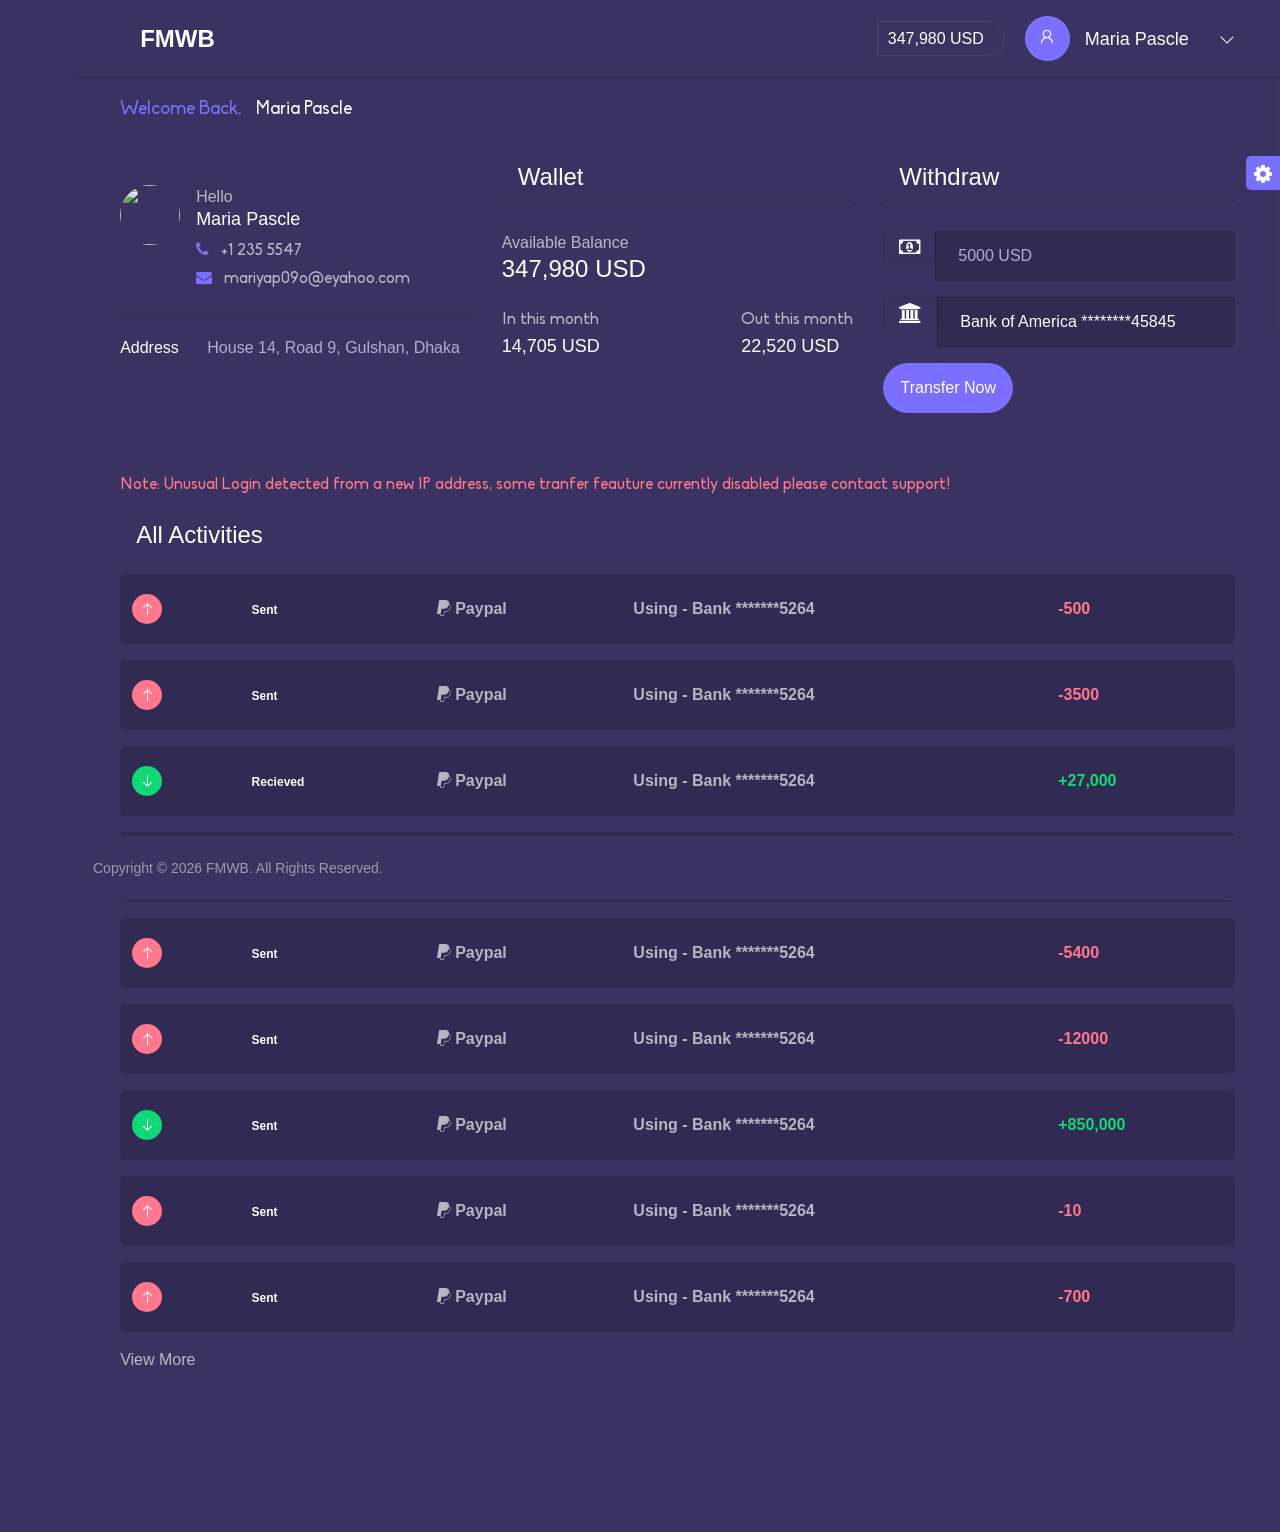
==== index.html @ 9f894c5c "Rename accounts.html to index.html" ====
﻿<!DOCTYPE html>
<html lang="en">

<head>
    <meta charset="UTF-8">
    <meta name="viewport" content="width=device-width, initial-scale=1.0">
    <meta http-equiv="X-UA-Compatible" content="ie=edge">
    <title>FMWB </title>
    <!-- Favicon icon -->
    <link rel="icon" type="image/png" sizes="16x16" href="images/favicon.png">
    <!-- Custom Stylesheet -->
    <link rel="stylesheet" href="vendor/waves/waves.min.css">
    <link rel="stylesheet" href="vendor/owlcarousel/css/owl.carousel.min.css">
    <link rel="stylesheet" href="css/style.css">
    <link rel="stylesheet" href="css/font-awesome.min.css">
    <link href='https://unpkg.com/css.gg@2.0.0/icons/css/paypal.css' rel='stylesheet'>
    <link rel="stylesheet" href="https://cdn.jsdelivr.net/npm/bootstrap-icons@1.11.3/font/bootstrap-icons.min.css">
</head>

<body>

    <div id="preloader">
        <div class="sk-three-bounce">
            <div class="sk-child sk-bounce1"></div>
            <div class="sk-child sk-bounce2"></div>
            <div class="sk-child sk-bounce3"></div>
        </div>
    </div>

    <div id="main-wrapper">

        <div class="header">
            <div class="container-fluid">
                <div class="row">
                    <div class="col-xl-12">
                        <nav class="navbar navbar-expand-lg navbar-light px-0 justify-content-between">
                            <a class="navbar-brand" href="#"><img src="images/w_logo.png" alt="">
                                <span>FMWB</span></a>


                            <div class="dashboard_log my-2">
                                <div class="d-flex align-items-center">
                                    <div class="account_money">
                                        <ul>
                                        
                                            <li class="usd">
                                                <span>347,980 USD</span>
                                            </li>
                                        </ul>
                                    </div>
                                    <div class="profile_log dropdown">
                                        <div class="user" data-toggle="dropdown">
                                            <span class="thumb"><i class="la la-user"></i></span>
                                            <span class="name">Maria Pascle</span>
                                            <span class="arrow"><i class="la la-angle-down"></i></span>
                                        </div>
                                        <div class="dropdown-menu dropdown-menu-right">
                                            <a href="#" class="dropdown-item">
                                                <i class="la la-user"></i> Account
                                            </a>
                                            <a href="#" class="dropdown-item">
                                                <i class="la la-book"></i> History
                                            </a>
                                            <a href="#" class="dropdown-item">
                                                <i class="la la-cog"></i> Setting
                                            </a>
                                            <a href="#" class="dropdown-item">
                                                <i class="la la-lock"></i> Lock
                                            </a>
                                            <a href="#" class="dropdown-item logout">
                                                <i class="la la-sign-out"></i> Logout
                                            </a>
                                        </div>
                                    </div>
                                </div>
                            </div>
                        </nav>
                    </div>
                </div>
            </div>
        </div>

        

        <div class="page_title">
            <div class="container-fluid">
                <div class="row">
                    <div class="col-xl-12">
                        <div class="page_title-content">
                            <p>Welcome Back,
                                <span> Maria Pascle</span>
                            </p>
                        </div>
                    </div>
                </div>
            </div>
        </div>

        <div class="content-body">
            <div class="container-fluid">
                <div class="row">
                    <div class="col-xl-4 col-lg-4 col-md-6">
                        <div class="card profile_card">
                            <div class="card-body">
                                <div class="d-flex">
                                    <img class="me-3 rounded-circle me-0 me-sm-3" src="images/profile/2.png" width="60" height="60" alt="">
                                    <div class="flex-grow-1">
                                        <span>Hello</span>
                                        <h4 class="mb-2">Maria Pascle</h4>
                                        <p class="mb-1"> <span><i class="fa fa-phone me-2 text-primary"></i></span> +1
                                            235 5547</p>
                                        <p class="mb-1"> <span><i class="fa fa-envelope me-2 text-primary"></i></span>
                                            mariyap09o@eyahoo.com
                                        </p>
                                    </div>
                                </div>

                                <ul class="card-profile__info">
                                    <li>
                                        <h5 class="me-4">Address</h5>
                                        <span class="text-muted">House 14, Road 9, Gulshan, Dhaka</span>
                                    </li>
                                    
                                </ul>
                               
                            </div>
                        </div>
                    </div>
                    <div class="col-xl-4 col-lg-4 col-md-6">
                        <div class="card acc_balance">
                            <div class="card-header">
                                <h4 class="card-title">Wallet</h4>
                            </div>
                            <div class="card-body">
                                <span>Available Balance</span>
                                <h3>347,980 USD</h3>

                                <div class="d-flex justify-content-between my-4">
                                    <div>
                                        <p class="mb-1">In this month</p>
                                        <h4>14,705 USD</h4>
                                    </div>
                                    <div>
                                        <p class="mb-1">Out this month</p>
                                        <h4>22,520 USD</h4>
                                    </div>
                                </div>

                               
                            </div>
                        </div>
                    </div>
                    <div class="col-xl-4 col-lg-4">
                        <div class="card">
                            <div class="card-header">
                                <h4 class="card-title">Withdraw</h4>
                            </div>
                            <div class="card-body">
                                <form action="">
                                    <div class="mb-3">
                                        <div class="input-group mb-3">
                                            <div class="input-group-prepend">
                                                <label class="input-group-text"><i class="fa fa-money"></i></label>
                                            </div>
                                            <input type="text" class="form-control" placeholder="5000 USD">
                                        </div>
                                    </div>
                                    <div class="mb-3">
                                        <div class="input-group mb-3">
                                            <div class="input-group-prepend">
                                                <label class="input-group-text"><i class="fa fa-bank"></i></label>
                                            </div>
                                            <select class="form-control">
                                                <option>Bank of America ********45845</option>
                                                <option>Master Card ***********5458</option>
                                            </select>
                                        </div>
                                    </div>

                                    <button class="btn btn-primary btn-block">Transfer Now</button>
                                </form>
                            </div>
                        </div>
                    </div>
                </div>
                <p class="text-danger me-4">Note: Unusual Login detected from a new IP address, some tranfer feauture currently disabled please contact support!</p>
                <div class="row">
                    <div class="col-xl-12">
                        <div class="card">
                            <div class="card-header border-0">
                                <h4 class="card-title">All Activities</h4>
                            </div>
                            <div class="card-body pt-0">
                                <div class="transaction-table">
                                    <div class="table-responsive">
                                        <table class="table mb-0 table-responsive-sm">
                                            <tbody>
                                                <tr>
                                                    <td><span class="sold-thumb"><i class="la la-arrow-up"></i></span>
                                                    </td>

                                                    <td>
                                                        <span class="badge badge-danger">Sent</span>
                                                    </td>
                                                    <td>
                                                        <i class="bi bi-paypal"></i> Paypal
                                                    </td>
                                                    <td>
                                                        Using - Bank *******5264
                                                    </td>
                                                    <td class="text-danger">-500</td>
                                                   
                                                </tr>

                                                <tr>
                                                    <td><span class="sold-thumb"><i class="la la-arrow-up"></i></span>
                                                    </td>

                                                    <td>
                                                        <span class="badge badge-danger">Sent</span>
                                                    </td>
                                                    <td>
                                                        <i class="bi bi-paypal"></i> Paypal
                                                    </td>
                                                    <td>
                                                        Using - Bank *******5264
                                                    </td>
                                                    <td class="text-danger">-3500</td>
                                                   
                                                </tr>

                                                <tr>
                                                    <td><span class="buy-thumb"><i class="la la-arrow-down"></i></span>
                                                    </td>

                                                    <td>
                                                        <span class="badge badge-success">Recieved</span>
                                                    </td>
                                                    <td>
                                                        <i class="bi bi-paypal"></i> Paypal
                                                    </td>
                                                    <td>
                                                        Using - Bank *******5264
                                                    </td>
                                                    <td class="text-success">+27,000</td>
                                                   
                                                </tr>

                                                <tr>
                                                    <td><span class="sold-thumb"><i class="la la-arrow-up"></i></span>
                                                    </td>

                                                    <td>
                                                        <span class="badge badge-danger">Sent</span>
                                                    </td>
                                                    <td>
                                                        <i class="bi bi-paypal"></i> Paypal
                                                    </td>
                                                    <td>
                                                        Using - Bank *******5264
                                                    </td>
                                                    <td class="text-danger">-9500</td>
                                                   
                                                </tr>

                                                <tr>
                                                    <td><span class="sold-thumb"><i class="la la-arrow-up"></i></span>
                                                    </td>

                                                    <td>
                                                        <span class="badge badge-danger">Sent</span>
                                                    </td>
                                                    <td>
                                                        <i class="bi bi-paypal"></i> Paypal
                                                    </td>
                                                    <td>
                                                        Using - Bank *******5264
                                                    </td>
                                                    <td class="text-danger">-5400</td>
                                                   
                                                </tr>

                                                <tr>
                                                    <td><span class="sold-thumb"><i class="la la-arrow-up"></i></span>
                                                    </td>

                                                    <td>
                                                        <span class="badge badge-danger">Sent</span>
                                                    </td>
                                                    <td>
                                                        <i class="bi bi-paypal"></i> Paypal
                                                    </td>
                                                    <td>
                                                        Using - Bank *******5264
                                                    </td>
                                                    <td class="text-danger">-12000</td>
                                                   
                                                </tr>

                                                <tr>
                                                    <td><span class="buy-thumb"><i class="la la-arrow-down"></i></span>
                                                    </td>

                                                    <td>
                                                        <span class="badge badge-danger">Sent</span>
                                                    </td>
                                                    <td>
                                                        <i class="bi bi-paypal"></i> Paypal
                                                    </td>
                                                    <td>
                                                        Using - Bank *******5264
                                                    </td>
                                                    <td class="text-success">+850,000</td>
                                                   
                                                </tr>

                                                <tr>
                                                    <td><span class="sold-thumb"><i class="la la-arrow-up"></i></span>
                                                    </td>

                                                    <td>
                                                        <span class="badge badge-danger">Sent</span>
                                                    </td>
                                                    <td>
                                                        <i class="bi bi-paypal"></i> Paypal
                                                    </td>
                                                    <td>
                                                        Using - Bank *******5264
                                                    </td>
                                                    <td class="text-danger">-10</td>
                                                   
                                                </tr>

                                                <tr>
                                                    <td><span class="sold-thumb"><i class="la la-arrow-up"></i></span>
                                                    </td>

                                                    <td>
                                                        <span class="badge badge-danger">Sent</span>
                                                    </td>
                                                    <td>
                                                        <i class="bi bi-paypal"></i> Paypal
                                                    </td>
                                                    <td>
                                                        Using - Bank *******5264
                                                    </td>
                                                    <td class="text-danger">-700</td>
                                                   
                                                </tr>

                                                
                                               
                                            </tbody>
                                        </table>
                                    </div>
                                    <a href="#">View More </a>
                                </div>
                            </div>
                        </div>
                        
                    </div>
                </div>
            </div>
        </div>



        <div class="footer">
            <div class="container">
                <div class="row align-items-center">
                    <div class="col-xl-6 col-md-6">
                        <div class="copy_right">
                            Copyright ©
                            <script>
                                var CurrentYear = new Date().getFullYear()
                                document.write(CurrentYear)
                            </script> FMWB. All Rights Reserved.
                        </div>
                    </div>
                    <div class="col-xl-6 col-md-6 text-lg-right text-center">
                        
                    </div>
                </div>
            </div>
        </div>
        <!--removeIf(production)-->
        <!--**********************************
            Right sidebar start
        ***********************************-->
        <div class="sidebar-right">
            <a class="sidebar-right-trigger" href="javascript:void(0)">
                <span><i class="fa fa-cog fa-spin"></i></span>
            </a>
            <div class="sidebar-right-inner">
                <div class="admin-settings">
                    <div class="opt-background">
                        <p>Font Family</p>
                        <select class="form-control" name="theme_font" id="theme_font">
                            <option value="nunito">Nunito</option>
                            <option value="opensans">Open Sans</option>

                        </select>
                    </div>
                    <div>
                        <p>Primary Color</p>
                        <div class="opt-nav-header-color">
                            <span>
                                <input type="radio" name="navigation_header" value="color_1" class="filled-in chk-col-primary" id="nav_header_color_1">
                                <label for="nav_header_color_1"></label>
                            </span>
                            <span>
                                <input type="radio" name="navigation_header" value="color_2" class="filled-in chk-col-primary" id="nav_header_color_2">
                                <label for="nav_header_color_2"></label>
                            </span>
                            <span>
                                <input type="radio" name="navigation_header" value="color_3" class="filled-in chk-col-primary" id="nav_header_color_3">
                                <label for="nav_header_color_3"></label>
                            </span>
                            <span>
                                <input type="radio" name="navigation_header" value="color_4" class="filled-in chk-col-primary" id="nav_header_color_4">
                                <label for="nav_header_color_4"></label>
                            </span>
                            <span>
                                <input type="radio" name="navigation_header" value="color_5" class="filled-in chk-col-primary" id="nav_header_color_5">
                                <label for="nav_header_color_5"></label>
                            </span>
                        </div>
                    </div>
                    <div class="opt-header-color">
                        <p>Background Color</p>
                        <div>
                            <span>
                                <input type="radio" name="header_bg" value="color_1" class="filled-in chk-col-primary" id="header_color_1">
                                <label for="header_color_1"></label>
                            </span>
                            <span>
                                <input type="radio" name="header_bg" value="color_2" class="filled-in chk-col-primary" id="header_color_2">
                                <label for="header_color_2"></label>
                            </span>
                            <span>
                                <input type="radio" name="header_bg" value="color_3" class="filled-in chk-col-primary" id="header_color_3">
                                <label for="header_color_3"></label>
                            </span>
                            <span>
                                <input type="radio" name="header_bg" value="color_4" class="filled-in chk-col-primary" id="header_color_4">
                                <label for="header_color_4"></label>
                            </span>
                            <span>
                                <input type="radio" name="header_bg" value="color_5" class="filled-in chk-col-primary" id="header_color_5">
                                <label for="header_color_5"></label>
                            </span>
                        </div>
                    </div>
                </div>
            </div>
        </div>
        <!--**********************************
            Right sidebar end
        ***********************************-->
        <!--endRemoveIf(production)-->
    </div>



    <script src="vendor/jquery/jquery.min.js"></script>
    <script src="vendor/bootstrap/js/bootstrap.bundle.min.js"></script>
    <script src="vendor/waves/waves.min.js"></script>
    <script src="js/scripts.js"></script>
    <script src="js/settings.js"></script>
    <script src="js/quixnav-init.js"></script>
    <script src="js/styleSwitcher.js"></script>
</body>

</html>
---- vendor/waves/waves.min.css ----
/*!
 * Waves v0.7.6
 * http://fian.my.id/Waves 
 * 
 * Copyright 2014-2018 Alfiana E. Sibuea and other contributors 
 * Released under the MIT license 
 * https://github.com/fians/Waves/blob/master/LICENSE */.waves-effect{position:relative;cursor:pointer;display:inline-block;overflow:hidden;-webkit-user-select:none;-moz-user-select:none;-ms-user-select:none;user-select:none;-webkit-tap-highlight-color:transparent}.waves-effect .waves-ripple{position:absolute;border-radius:50%;width:100px;height:100px;margin-top:-50px;margin-left:-50px;opacity:0;background:rgba(0,0,0,.2);background:-webkit-radial-gradient(rgba(0,0,0,.2) 0,rgba(0,0,0,.3) 40%,rgba(0,0,0,.4) 50%,rgba(0,0,0,.5) 60%,rgba(255,255,255,0) 70%);background:-o-radial-gradient(rgba(0,0,0,.2) 0,rgba(0,0,0,.3) 40%,rgba(0,0,0,.4) 50%,rgba(0,0,0,.5) 60%,rgba(255,255,255,0) 70%);background:-moz-radial-gradient(rgba(0,0,0,.2) 0,rgba(0,0,0,.3) 40%,rgba(0,0,0,.4) 50%,rgba(0,0,0,.5) 60%,rgba(255,255,255,0) 70%);background:radial-gradient(rgba(0,0,0,.2) 0,rgba(0,0,0,.3) 40%,rgba(0,0,0,.4) 50%,rgba(0,0,0,.5) 60%,rgba(255,255,255,0) 70%);-webkit-transition:all .5s ease-out;-moz-transition:all .5s ease-out;-o-transition:all .5s ease-out;transition:all .5s ease-out;-webkit-transition-property:-webkit-transform,opacity;-moz-transition-property:-moz-transform,opacity;-o-transition-property:-o-transform,opacity;transition-property:transform,opacity;-webkit-transform:scale(0) translate(0,0);-moz-transform:scale(0) translate(0,0);-ms-transform:scale(0) translate(0,0);-o-transform:scale(0) translate(0,0);transform:scale(0) translate(0,0);pointer-events:none}.waves-effect.waves-light .waves-ripple{background:rgba(255,255,255,.4);background:-webkit-radial-gradient(rgba(255,255,255,.2) 0,rgba(255,255,255,.3) 40%,rgba(255,255,255,.4) 50%,rgba(255,255,255,.5) 60%,rgba(255,255,255,0) 70%);background:-o-radial-gradient(rgba(255,255,255,.2) 0,rgba(255,255,255,.3) 40%,rgba(255,255,255,.4) 50%,rgba(255,255,255,.5) 60%,rgba(255,255,255,0) 70%);background:-moz-radial-gradient(rgba(255,255,255,.2) 0,rgba(255,255,255,.3) 40%,rgba(255,255,255,.4) 50%,rgba(255,255,255,.5) 60%,rgba(255,255,255,0) 70%);background:radial-gradient(rgba(255,255,255,.2) 0,rgba(255,255,255,.3) 40%,rgba(255,255,255,.4) 50%,rgba(255,255,255,.5) 60%,rgba(255,255,255,0) 70%)}.waves-effect.waves-classic .waves-ripple{background:rgba(0,0,0,.2)}.waves-effect.waves-classic.waves-light .waves-ripple{background:rgba(255,255,255,.4)}.waves-notransition{-webkit-transition:none!important;-moz-transition:none!important;-o-transition:none!important;transition:none!important}.waves-button,.waves-circle{-webkit-transform:translateZ(0);-moz-transform:translateZ(0);-ms-transform:translateZ(0);-o-transform:translateZ(0);transform:translateZ(0);-webkit-mask-image:-webkit-radial-gradient(circle,#fff 100%,#000 100%)}.waves-button,.waves-button-input,.waves-button:hover,.waves-button:visited{white-space:nowrap;vertical-align:middle;cursor:pointer;border:none;outline:0;color:inherit;background-color:rgba(0,0,0,0);font-size:1em;line-height:1em;text-align:center;text-decoration:none;z-index:1}.waves-button{padding:.85em 1.1em;border-radius:.2em}.waves-button-input{margin:0;padding:.85em 1.1em}.waves-input-wrapper{border-radius:.2em;vertical-align:bottom}.waves-input-wrapper.waves-button{padding:0}.waves-input-wrapper .waves-button-input{position:relative;top:0;left:0;z-index:1}.waves-circle{text-align:center;width:2.5em;height:2.5em;line-height:2.5em;border-radius:50%}.waves-float{-webkit-mask-image:none;-webkit-box-shadow:0 1px 1.5px 1px rgba(0,0,0,.12);box-shadow:0 1px 1.5px 1px rgba(0,0,0,.12);-webkit-transition:all .3s;-moz-transition:all .3s;-o-transition:all .3s;transition:all .3s}.waves-float:active{-webkit-box-shadow:0 8px 20px 1px rgba(0,0,0,.3);box-shadow:0 8px 20px 1px rgba(0,0,0,.3)}.waves-block{display:block}
---- css/style.css ----
﻿/*
    Name: Elaenia
    Author: Quixlab
    Author Portfolio : https://themeforest.net/user/quixlab/portfolio
    Email: quixlab.com@gmail.com
    Skype: sporsho9 


    Table of Content: 

    1. Abstract
    2. Bootstrap CSS
    3. Base
    4. Layout
    5. Component
    6. Pages
    
*/
/*!
 * Bootstrap v5.0.2 (https://getbootstrap.com/)
 * Copyright 2011-2021 The Bootstrap Authors
 * Copyright 2011-2021 Twitter, Inc.
 * Licensed under MIT (https://github.com/twbs/bootstrap/blob/main/LICENSE)
 */
@import url(../vendor/animate/animate.min.css);
@import url(../vendor/waves/waves.min.css);
@import url("../css-1");
@import url("../icons/line-awesome/css/line-awesome.min.css");
@import url("../icons/font-awesome/css/font-awesome.min.css");
@import url("../icons/cryptocoins/css/cryptocoins.css");
@import url("../icons/cryptocoins/css/cryptocoins-colors.css");
:root {
    --bs-primary: #7b6fff;
    --bs-secondary: #673bb7;
    --bs-success: #10d876;
    --bs-info: #50e3c2;
    --bs-warning: #fe9431;
    --bs-danger: #ff788e;
    --bs-light: #f8f9fa;
    --bs-dark: #454545;
    --bs-font-sans-serif: system-ui, -apple-system, "Segoe UI", Roboto,
        "Helvetica Neue", Arial, "Noto Sans", "Liberation Sans", sans-serif,
        "Apple Color Emoji", "Segoe UI Emoji", "Segoe UI Symbol",
        "Noto Color Emoji";
    --bs-font-monospace: SFMono-Regular, Menlo, Monaco, Consolas,
        "Liberation Mono", "Courier New", monospace;
    --bs-gradient: linear-gradient(
        180deg,
        rgba(255, 255, 255, 0.15),
        rgba(255, 255, 255, 0)
    );
}

*,
*::before,
*::after {
    box-sizing: border-box;
}

@media (prefers-reduced-motion: no-preference) {
    :root {
        scroll-behavior: smooth;
    }
}

body {
    margin: 0;
    font-family: "Biko";
    font-size: 1rem;
    font-weight: 400;
    line-height: 1.5;
    color: rgba(255, 255, 255, 0.65);
    background-color: #3a3361;
    -webkit-text-size-adjust: 100%;
    -webkit-tap-highlight-color: rgba(0, 0, 0, 0);
}

hr {
    margin: 1rem 0;
    color: inherit;
    background-color: currentColor;
    border: 0;
    opacity: 0.25;
}

hr:not([size]) {
    height: 1px;
}

h1,
.h1,
h2,
.h2,
h3,
.h3,
h4,
.h4,
h5,
.h5,
h6,
.h6 {
    margin-top: 0;
    margin-bottom: 0.5rem;
    font-weight: 600;
    line-height: 1.2;
    color: #fff;
}

h1,
.h1 {
    font-size: calc(1.35rem + 1.2vw);
}
@media (min-width: 1200px) {
    h1,
    .h1 {
        font-size: 2.25rem;
    }
}

h2,
.h2 {
    font-size: calc(1.3125rem + 0.75vw);
}
@media (min-width: 1200px) {
    h2,
    .h2 {
        font-size: 1.875rem;
    }
}

h3,
.h3 {
    font-size: calc(1.275rem + 0.3vw);
}
@media (min-width: 1200px) {
    h3,
    .h3 {
        font-size: 1.5rem;
    }
}

h4,
.h4 {
    font-size: 1.125rem;
}

h5,
.h5 {
    font-size: 1rem;
}

h6,
.h6 {
    font-size: 0.875rem;
}

p {
    margin-top: 0;
    margin-bottom: 1rem;
}

abbr[title],
abbr[data-bs-original-title] {
    text-decoration: underline dotted;
    cursor: help;
    text-decoration-skip-ink: none;
}

address {
    margin-bottom: 1rem;
    font-style: normal;
    line-height: inherit;
}

ol,
ul {
    padding-left: 2rem;
}

ol,
ul,
dl {
    margin-top: 0;
    margin-bottom: 1rem;
}

ol ol,
ul ul,
ol ul,
ul ol {
    margin-bottom: 0;
}

dt {
    font-weight: 700;
}

dd {
    margin-bottom: 0.5rem;
    margin-left: 0;
}

blockquote {
    margin: 0 0 1rem;
}

b,
strong {
    font-weight: bolder;
}

small,
.small {
    font-size: 0.875em;
}

mark,
.mark {
    padding: 0.2em;
    background-color: #fcf8e3;
}

sub,
sup {
    position: relative;
    font-size: 0.75em;
    line-height: 0;
    vertical-align: baseline;
}

sub {
    bottom: -0.25em;
}

sup {
    top: -0.5em;
}

a {
    color: #7b6fff;
    text-decoration: underline;
}
a:hover {
    color: #6259cc;
}

a:not([href]):not([class]),
a:not([href]):not([class]):hover {
    color: inherit;
    text-decoration: none;
}

pre,
code,
kbd,
samp {
    font-family: var(--bs-font-monospace);
    font-size: 1em;
    direction: ltr /* rtl:ignore */;
    unicode-bidi: bidi-override;
}

pre {
    display: block;
    margin-top: 0;
    margin-bottom: 1rem;
    overflow: auto;
    font-size: 0.875em;
}
pre code {
    font-size: inherit;
    color: inherit;
    word-break: normal;
}

code {
    font-size: 0.875em;
    color: #e83e8c;
    word-wrap: break-word;
}
a > code {
    color: inherit;
}

kbd {
    padding: 0.2rem 0.4rem;
    font-size: 0.875em;
    color: #fff;
    background-color: #212529;
    border-radius: 0.2rem;
}
kbd kbd {
    padding: 0;
    font-size: 1em;
    font-weight: 700;
}

figure {
    margin: 0 0 1rem;
}

img,
svg {
    vertical-align: middle;
}

table {
    caption-side: bottom;
    border-collapse: collapse;
}

caption {
    padding-top: 0.5rem;
    padding-bottom: 0.5rem;
    color: #aeaed5;
    text-align: left;
}

th {
    text-align: inherit;
    text-align: -webkit-match-parent;
}

thead,
tbody,
tfoot,
tr,
td,
th {
    border-color: inherit;
    border-style: solid;
    border-width: 0;
}

label {
    display: inline-block;
}

button {
    border-radius: 0;
}

button:focus:not(:focus-visible) {
    outline: 0;
}

input,
button,
select,
optgroup,
textarea {
    margin: 0;
    font-family: inherit;
    font-size: inherit;
    line-height: inherit;
}

button,
select {
    text-transform: none;
}

[role="button"] {
    cursor: pointer;
}

select {
    word-wrap: normal;
}
select:disabled {
    opacity: 1;
}

[list]::-webkit-calendar-picker-indicator {
    display: none;
}

button,
[type="button"],
[type="reset"],
[type="submit"] {
    -webkit-appearance: button;
}
button:not(:disabled),
[type="button"]:not(:disabled),
[type="reset"]:not(:disabled),
[type="submit"]:not(:disabled) {
    cursor: pointer;
}

::-moz-focus-inner {
    padding: 0;
    border-style: none;
}

textarea {
    resize: vertical;
}

fieldset {
    min-width: 0;
    padding: 0;
    margin: 0;
    border: 0;
}

legend {
    float: left;
    width: 100%;
    padding: 0;
    margin-bottom: 0.5rem;
    font-size: calc(1.275rem + 0.3vw);
    line-height: inherit;
}
@media (min-width: 1200px) {
    legend {
        font-size: 1.5rem;
    }
}
legend + * {
    clear: left;
}

::-webkit-datetime-edit-fields-wrapper,
::-webkit-datetime-edit-text,
::-webkit-datetime-edit-minute,
::-webkit-datetime-edit-hour-field,
::-webkit-datetime-edit-day-field,
::-webkit-datetime-edit-month-field,
::-webkit-datetime-edit-year-field {
    padding: 0;
}

::-webkit-inner-spin-button {
    height: auto;
}

[type="search"] {
    outline-offset: -2px;
    -webkit-appearance: textfield;
}

/* rtl:raw:
[type="tel"],
[type="url"],
[type="email"],
[type="number"] {
  direction: ltr;
}
*/
::-webkit-search-decoration {
    -webkit-appearance: none;
}

::-webkit-color-swatch-wrapper {
    padding: 0;
}

::file-selector-button {
    font: inherit;
}

::-webkit-file-upload-button {
    font: inherit;
    -webkit-appearance: button;
}

output {
    display: inline-block;
}

iframe {
    border: 0;
}

summary {
    display: list-item;
    cursor: pointer;
}

progress {
    vertical-align: baseline;
}

[hidden] {
    display: none !important;
}

.lead {
    font-size: 1.25rem;
    font-weight: 300;
}

.display-1 {
    font-size: calc(1.625rem + 4.5vw);
    font-weight: 300;
    line-height: 1.2;
}
@media (min-width: 1200px) {
    .display-1 {
        font-size: 5rem;
    }
}

.display-2 {
    font-size: calc(1.575rem + 3.9vw);
    font-weight: 300;
    line-height: 1.2;
}
@media (min-width: 1200px) {
    .display-2 {
        font-size: 4.5rem;
    }
}

.display-3 {
    font-size: calc(1.525rem + 3.3vw);
    font-weight: 300;
    line-height: 1.2;
}
@media (min-width: 1200px) {
    .display-3 {
        font-size: 4rem;
    }
}

.display-4 {
    font-size: calc(1.475rem + 2.7vw);
    font-weight: 300;
    line-height: 1.2;
}
@media (min-width: 1200px) {
    .display-4 {
        font-size: 3.5rem;
    }
}

.display-5 {
    font-size: calc(1.425rem + 2.1vw);
    font-weight: 300;
    line-height: 1.2;
}
@media (min-width: 1200px) {
    .display-5 {
        font-size: 3rem;
    }
}

.display-6 {
    font-size: calc(1.375rem + 1.5vw);
    font-weight: 300;
    line-height: 1.2;
}
@media (min-width: 1200px) {
    .display-6 {
        font-size: 2.5rem;
    }
}

.list-unstyled {
    padding-left: 0;
    list-style: none;
}

.list-inline {
    padding-left: 0;
    list-style: none;
}

.list-inline-item {
    display: inline-block;
}
.list-inline-item:not(:last-child) {
    margin-right: 0.5rem;
}

.initialism {
    font-size: 0.875em;
    text-transform: uppercase;
}

.blockquote {
    margin-bottom: 1rem;
    font-size: 1.25rem;
}
.blockquote > :last-child {
    margin-bottom: 0;
}

.blockquote-footer {
    margin-top: -1rem;
    margin-bottom: 1rem;
    font-size: 0.875em;
    color: #6c757d;
}
.blockquote-footer::before {
    content: "\2014\00A0";
}

.img-fluid {
    max-width: 100%;
    height: auto;
}

.img-thumbnail {
    padding: 0.25rem;
    background-color: #3a3361;
    border: 1px solid #dee2e6;
    border-radius: 0.25rem;
    max-width: 100%;
    height: auto;
}

.figure {
    display: inline-block;
}

.figure-img {
    margin-bottom: 0.5rem;
    line-height: 1;
}

.figure-caption {
    font-size: 0.875em;
    color: #6c757d;
}

.container,
.container-fluid,
.container-sm,
.container-md,
.container-lg,
.container-xl {
    width: 100%;
    padding-right: var(--bs-gutter-x, 15px);
    padding-left: var(--bs-gutter-x, 15px);
    margin-right: auto;
    margin-left: auto;
}

@media (min-width: 576px) {
    .container,
    .container-sm {
        max-width: 540px;
    }
}

@media (min-width: 768px) {
    .container,
    .container-sm,
    .container-md {
        max-width: 720px;
    }
}

@media (min-width: 992px) {
    .container,
    .container-sm,
    .container-md,
    .container-lg {
        max-width: 960px;
    }
}

@media (min-width: 1200px) {
    .container,
    .container-sm,
    .container-md,
    .container-lg,
    .container-xl {
        max-width: 1199px;
    }
}

.row {
    --bs-gutter-x: 30px;
    --bs-gutter-y: 0;
    display: flex;
    flex-wrap: wrap;
    margin-top: calc(var(--bs-gutter-y) * -1);
    margin-right: calc(var(--bs-gutter-x) * -0.5);
    margin-left: calc(var(--bs-gutter-x) * -0.5);
}
.row > * {
    flex-shrink: 0;
    width: 100%;
    max-width: 100%;
    padding-right: calc(var(--bs-gutter-x) * 0.5);
    padding-left: calc(var(--bs-gutter-x) * 0.5);
    margin-top: var(--bs-gutter-y);
}

.col {
    flex: 1 0 0%;
}

.row-cols-auto > * {
    flex: 0 0 auto;
    width: auto;
}

.row-cols-1 > * {
    flex: 0 0 auto;
    width: 100%;
}

.row-cols-2 > * {
    flex: 0 0 auto;
    width: 50%;
}

.row-cols-3 > * {
    flex: 0 0 auto;
    width: 33.33333%;
}

.row-cols-4 > * {
    flex: 0 0 auto;
    width: 25%;
}

.row-cols-5 > * {
    flex: 0 0 auto;
    width: 20%;
}

.row-cols-6 > * {
    flex: 0 0 auto;
    width: 16.66667%;
}

@media (min-width: 576px) {
    .col-sm {
        flex: 1 0 0%;
    }
    .row-cols-sm-auto > * {
        flex: 0 0 auto;
        width: auto;
    }
    .row-cols-sm-1 > * {
        flex: 0 0 auto;
        width: 100%;
    }
    .row-cols-sm-2 > * {
        flex: 0 0 auto;
        width: 50%;
    }
    .row-cols-sm-3 > * {
        flex: 0 0 auto;
        width: 33.33333%;
    }
    .row-cols-sm-4 > * {
        flex: 0 0 auto;
        width: 25%;
    }
    .row-cols-sm-5 > * {
        flex: 0 0 auto;
        width: 20%;
    }
    .row-cols-sm-6 > * {
        flex: 0 0 auto;
        width: 16.66667%;
    }
}

@media (min-width: 768px) {
    .col-md {
        flex: 1 0 0%;
    }
    .row-cols-md-auto > * {
        flex: 0 0 auto;
        width: auto;
    }
    .row-cols-md-1 > * {
        flex: 0 0 auto;
        width: 100%;
    }
    .row-cols-md-2 > * {
        flex: 0 0 auto;
        width: 50%;
    }
    .row-cols-md-3 > * {
        flex: 0 0 auto;
        width: 33.33333%;
    }
    .row-cols-md-4 > * {
        flex: 0 0 auto;
        width: 25%;
    }
    .row-cols-md-5 > * {
        flex: 0 0 auto;
        width: 20%;
    }
    .row-cols-md-6 > * {
        flex: 0 0 auto;
        width: 16.66667%;
    }
}

@media (min-width: 992px) {
    .col-lg {
        flex: 1 0 0%;
    }
    .row-cols-lg-auto > * {
        flex: 0 0 auto;
        width: auto;
    }
    .row-cols-lg-1 > * {
        flex: 0 0 auto;
        width: 100%;
    }
    .row-cols-lg-2 > * {
        flex: 0 0 auto;
        width: 50%;
    }
    .row-cols-lg-3 > * {
        flex: 0 0 auto;
        width: 33.33333%;
    }
    .row-cols-lg-4 > * {
        flex: 0 0 auto;
        width: 25%;
    }
    .row-cols-lg-5 > * {
        flex: 0 0 auto;
        width: 20%;
    }
    .row-cols-lg-6 > * {
        flex: 0 0 auto;
        width: 16.66667%;
    }
}

@media (min-width: 1200px) {
    .col-xl {
        flex: 1 0 0%;
    }
    .row-cols-xl-auto > * {
        flex: 0 0 auto;
        width: auto;
    }
    .row-cols-xl-1 > * {
        flex: 0 0 auto;
        width: 100%;
    }
    .row-cols-xl-2 > * {
        flex: 0 0 auto;
        width: 50%;
    }
    .row-cols-xl-3 > * {
        flex: 0 0 auto;
        width: 33.33333%;
    }
    .row-cols-xl-4 > * {
        flex: 0 0 auto;
        width: 25%;
    }
    .row-cols-xl-5 > * {
        flex: 0 0 auto;
        width: 20%;
    }
    .row-cols-xl-6 > * {
        flex: 0 0 auto;
        width: 16.66667%;
    }
}

@media (min-width: 1440) {
    .col-xxl {
        flex: 1 0 0%;
    }
    .row-cols-xxl-auto > * {
        flex: 0 0 auto;
        width: auto;
    }
    .row-cols-xxl-1 > * {
        flex: 0 0 auto;
        width: 100%;
    }
    .row-cols-xxl-2 > * {
        flex: 0 0 auto;
        width: 50%;
    }
    .row-cols-xxl-3 > * {
        flex: 0 0 auto;
        width: 33.33333%;
    }
    .row-cols-xxl-4 > * {
        flex: 0 0 auto;
        width: 25%;
    }
    .row-cols-xxl-5 > * {
        flex: 0 0 auto;
        width: 20%;
    }
    .row-cols-xxl-6 > * {
        flex: 0 0 auto;
        width: 16.66667%;
    }
}

.col-auto {
    flex: 0 0 auto;
    width: auto;
}

.col-1 {
    flex: 0 0 auto;
    width: 8.33333%;
}

.col-2 {
    flex: 0 0 auto;
    width: 16.66667%;
}

.col-3 {
    flex: 0 0 auto;
    width: 25%;
}

.col-4 {
    flex: 0 0 auto;
    width: 33.33333%;
}

.col-5 {
    flex: 0 0 auto;
    width: 41.66667%;
}

.col-6 {
    flex: 0 0 auto;
    width: 50%;
}

.col-7 {
    flex: 0 0 auto;
    width: 58.33333%;
}

.col-8 {
    flex: 0 0 auto;
    width: 66.66667%;
}

.col-9 {
    flex: 0 0 auto;
    width: 75%;
}

.col-10 {
    flex: 0 0 auto;
    width: 83.33333%;
}

.col-11 {
    flex: 0 0 auto;
    width: 91.66667%;
}

.col-12 {
    flex: 0 0 auto;
    width: 100%;
}

.offset-1 {
    margin-left: 8.33333%;
}

.offset-2 {
    margin-left: 16.66667%;
}

.offset-3 {
    margin-left: 25%;
}

.offset-4 {
    margin-left: 33.33333%;
}

.offset-5 {
    margin-left: 41.66667%;
}

.offset-6 {
    margin-left: 50%;
}

.offset-7 {
    margin-left: 58.33333%;
}

.offset-8 {
    margin-left: 66.66667%;
}

.offset-9 {
    margin-left: 75%;
}

.offset-10 {
    margin-left: 83.33333%;
}

.offset-11 {
    margin-left: 91.66667%;
}

.g-0,
.gx-0 {
    --bs-gutter-x: 0;
}

.g-0,
.gy-0 {
    --bs-gutter-y: 0;
}

.g-1,
.gx-1 {
    --bs-gutter-x: 0.25rem;
}

.g-1,
.gy-1 {
    --bs-gutter-y: 0.25rem;
}

.g-2,
.gx-2 {
    --bs-gutter-x: 0.5rem;
}

.g-2,
.gy-2 {
    --bs-gutter-y: 0.5rem;
}

.g-3,
.gx-3 {
    --bs-gutter-x: 1rem;
}

.g-3,
.gy-3 {
    --bs-gutter-y: 1rem;
}

.g-4,
.gx-4 {
    --bs-gutter-x: 1.5rem;
}

.g-4,
.gy-4 {
    --bs-gutter-y: 1.5rem;
}

.g-5,
.gx-5 {
    --bs-gutter-x: 3rem;
}

.g-5,
.gy-5 {
    --bs-gutter-y: 3rem;
}

@media (min-width: 576px) {
    .col-sm-auto {
        flex: 0 0 auto;
        width: auto;
    }
    .col-sm-1 {
        flex: 0 0 auto;
        width: 8.33333%;
    }
    .col-sm-2 {
        flex: 0 0 auto;
        width: 16.66667%;
    }
    .col-sm-3 {
        flex: 0 0 auto;
        width: 25%;
    }
    .col-sm-4 {
        flex: 0 0 auto;
        width: 33.33333%;
    }
    .col-sm-5 {
        flex: 0 0 auto;
        width: 41.66667%;
    }
    .col-sm-6 {
        flex: 0 0 auto;
        width: 50%;
    }
    .col-sm-7 {
        flex: 0 0 auto;
        width: 58.33333%;
    }
    .col-sm-8 {
        flex: 0 0 auto;
        width: 66.66667%;
    }
    .col-sm-9 {
        flex: 0 0 auto;
        width: 75%;
    }
    .col-sm-10 {
        flex: 0 0 auto;
        width: 83.33333%;
    }
    .col-sm-11 {
        flex: 0 0 auto;
        width: 91.66667%;
    }
    .col-sm-12 {
        flex: 0 0 auto;
        width: 100%;
    }
    .offset-sm-0 {
        margin-left: 0;
    }
    .offset-sm-1 {
        margin-left: 8.33333%;
    }
    .offset-sm-2 {
        margin-left: 16.66667%;
    }
    .offset-sm-3 {
        margin-left: 25%;
    }
    .offset-sm-4 {
        margin-left: 33.33333%;
    }
    .offset-sm-5 {
        margin-left: 41.66667%;
    }
    .offset-sm-6 {
        margin-left: 50%;
    }
    .offset-sm-7 {
        margin-left: 58.33333%;
    }
    .offset-sm-8 {
        margin-left: 66.66667%;
    }
    .offset-sm-9 {
        margin-left: 75%;
    }
    .offset-sm-10 {
        margin-left: 83.33333%;
    }
    .offset-sm-11 {
        margin-left: 91.66667%;
    }
    .g-sm-0,
    .gx-sm-0 {
        --bs-gutter-x: 0;
    }
    .g-sm-0,
    .gy-sm-0 {
        --bs-gutter-y: 0;
    }
    .g-sm-1,
    .gx-sm-1 {
        --bs-gutter-x: 0.25rem;
    }
    .g-sm-1,
    .gy-sm-1 {
        --bs-gutter-y: 0.25rem;
    }
    .g-sm-2,
    .gx-sm-2 {
        --bs-gutter-x: 0.5rem;
    }
    .g-sm-2,
    .gy-sm-2 {
        --bs-gutter-y: 0.5rem;
    }
    .g-sm-3,
    .gx-sm-3 {
        --bs-gutter-x: 1rem;
    }
    .g-sm-3,
    .gy-sm-3 {
        --bs-gutter-y: 1rem;
    }
    .g-sm-4,
    .gx-sm-4 {
        --bs-gutter-x: 1.5rem;
    }
    .g-sm-4,
    .gy-sm-4 {
        --bs-gutter-y: 1.5rem;
    }
    .g-sm-5,
    .gx-sm-5 {
        --bs-gutter-x: 3rem;
    }
    .g-sm-5,
    .gy-sm-5 {
        --bs-gutter-y: 3rem;
    }
}

@media (min-width: 768px) {
    .col-md-auto {
        flex: 0 0 auto;
        width: auto;
    }
    .col-md-1 {
        flex: 0 0 auto;
        width: 8.33333%;
    }
    .col-md-2 {
        flex: 0 0 auto;
        width: 16.66667%;
    }
    .col-md-3 {
        flex: 0 0 auto;
        width: 25%;
    }
    .col-md-4 {
        flex: 0 0 auto;
        width: 33.33333%;
    }
    .col-md-5 {
        flex: 0 0 auto;
        width: 41.66667%;
    }
    .col-md-6 {
        flex: 0 0 auto;
        width: 50%;
    }
    .col-md-7 {
        flex: 0 0 auto;
        width: 58.33333%;
    }
    .col-md-8 {
        flex: 0 0 auto;
        width: 66.66667%;
    }
    .col-md-9 {
        flex: 0 0 auto;
        width: 75%;
    }
    .col-md-10 {
        flex: 0 0 auto;
        width: 83.33333%;
    }
    .col-md-11 {
        flex: 0 0 auto;
        width: 91.66667%;
    }
    .col-md-12 {
        flex: 0 0 auto;
        width: 100%;
    }
    .offset-md-0 {
        margin-left: 0;
    }
    .offset-md-1 {
        margin-left: 8.33333%;
    }
    .offset-md-2 {
        margin-left: 16.66667%;
    }
    .offset-md-3 {
        margin-left: 25%;
    }
    .offset-md-4 {
        margin-left: 33.33333%;
    }
    .offset-md-5 {
        margin-left: 41.66667%;
    }
    .offset-md-6 {
        margin-left: 50%;
    }
    .offset-md-7 {
        margin-left: 58.33333%;
    }
    .offset-md-8 {
        margin-left: 66.66667%;
    }
    .offset-md-9 {
        margin-left: 75%;
    }
    .offset-md-10 {
        margin-left: 83.33333%;
    }
    .offset-md-11 {
        margin-left: 91.66667%;
    }
    .g-md-0,
    .gx-md-0 {
        --bs-gutter-x: 0;
    }
    .g-md-0,
    .gy-md-0 {
        --bs-gutter-y: 0;
    }
    .g-md-1,
    .gx-md-1 {
        --bs-gutter-x: 0.25rem;
    }
    .g-md-1,
    .gy-md-1 {
        --bs-gutter-y: 0.25rem;
    }
    .g-md-2,
    .gx-md-2 {
        --bs-gutter-x: 0.5rem;
    }
    .g-md-2,
    .gy-md-2 {
        --bs-gutter-y: 0.5rem;
    }
    .g-md-3,
    .gx-md-3 {
        --bs-gutter-x: 1rem;
    }
    .g-md-3,
    .gy-md-3 {
        --bs-gutter-y: 1rem;
    }
    .g-md-4,
    .gx-md-4 {
        --bs-gutter-x: 1.5rem;
    }
    .g-md-4,
    .gy-md-4 {
        --bs-gutter-y: 1.5rem;
    }
    .g-md-5,
    .gx-md-5 {
        --bs-gutter-x: 3rem;
    }
    .g-md-5,
    .gy-md-5 {
        --bs-gutter-y: 3rem;
    }
}

@media (min-width: 992px) {
    .col-lg-auto {
        flex: 0 0 auto;
        width: auto;
    }
    .col-lg-1 {
        flex: 0 0 auto;
        width: 8.33333%;
    }
    .col-lg-2 {
        flex: 0 0 auto;
        width: 16.66667%;
    }
    .col-lg-3 {
        flex: 0 0 auto;
        width: 25%;
    }
    .col-lg-4 {
        flex: 0 0 auto;
        width: 33.33333%;
    }
    .col-lg-5 {
        flex: 0 0 auto;
        width: 41.66667%;
    }
    .col-lg-6 {
        flex: 0 0 auto;
        width: 50%;
    }
    .col-lg-7 {
        flex: 0 0 auto;
        width: 58.33333%;
    }
    .col-lg-8 {
        flex: 0 0 auto;
        width: 66.66667%;
    }
    .col-lg-9 {
        flex: 0 0 auto;
        width: 75%;
    }
    .col-lg-10 {
        flex: 0 0 auto;
        width: 83.33333%;
    }
    .col-lg-11 {
        flex: 0 0 auto;
        width: 91.66667%;
    }
    .col-lg-12 {
        flex: 0 0 auto;
        width: 100%;
    }
    .offset-lg-0 {
        margin-left: 0;
    }
    .offset-lg-1 {
        margin-left: 8.33333%;
    }
    .offset-lg-2 {
        margin-left: 16.66667%;
    }
    .offset-lg-3 {
        margin-left: 25%;
    }
    .offset-lg-4 {
        margin-left: 33.33333%;
    }
    .offset-lg-5 {
        margin-left: 41.66667%;
    }
    .offset-lg-6 {
        margin-left: 50%;
    }
    .offset-lg-7 {
        margin-left: 58.33333%;
    }
    .offset-lg-8 {
        margin-left: 66.66667%;
    }
    .offset-lg-9 {
        margin-left: 75%;
    }
    .offset-lg-10 {
        margin-left: 83.33333%;
    }
    .offset-lg-11 {
        margin-left: 91.66667%;
    }
    .g-lg-0,
    .gx-lg-0 {
        --bs-gutter-x: 0;
    }
    .g-lg-0,
    .gy-lg-0 {
        --bs-gutter-y: 0;
    }
    .g-lg-1,
    .gx-lg-1 {
        --bs-gutter-x: 0.25rem;
    }
    .g-lg-1,
    .gy-lg-1 {
        --bs-gutter-y: 0.25rem;
    }
    .g-lg-2,
    .gx-lg-2 {
        --bs-gutter-x: 0.5rem;
    }
    .g-lg-2,
    .gy-lg-2 {
        --bs-gutter-y: 0.5rem;
    }
    .g-lg-3,
    .gx-lg-3 {
        --bs-gutter-x: 1rem;
    }
    .g-lg-3,
    .gy-lg-3 {
        --bs-gutter-y: 1rem;
    }
    .g-lg-4,
    .gx-lg-4 {
        --bs-gutter-x: 1.5rem;
    }
    .g-lg-4,
    .gy-lg-4 {
        --bs-gutter-y: 1.5rem;
    }
    .g-lg-5,
    .gx-lg-5 {
        --bs-gutter-x: 3rem;
    }
    .g-lg-5,
    .gy-lg-5 {
        --bs-gutter-y: 3rem;
    }
}

@media (min-width: 1200px) {
    .col-xl-auto {
        flex: 0 0 auto;
        width: auto;
    }
    .col-xl-1 {
        flex: 0 0 auto;
        width: 8.33333%;
    }
    .col-xl-2 {
        flex: 0 0 auto;
        width: 16.66667%;
    }
    .col-xl-3 {
        flex: 0 0 auto;
        width: 25%;
    }
    .col-xl-4 {
        flex: 0 0 auto;
        width: 33.33333%;
    }
    .col-xl-5 {
        flex: 0 0 auto;
        width: 41.66667%;
    }
    .col-xl-6 {
        flex: 0 0 auto;
        width: 50%;
    }
    .col-xl-7 {
        flex: 0 0 auto;
        width: 58.33333%;
    }
    .col-xl-8 {
        flex: 0 0 auto;
        width: 66.66667%;
    }
    .col-xl-9 {
        flex: 0 0 auto;
        width: 75%;
    }
    .col-xl-10 {
        flex: 0 0 auto;
        width: 83.33333%;
    }
    .col-xl-11 {
        flex: 0 0 auto;
        width: 91.66667%;
    }
    .col-xl-12 {
        flex: 0 0 auto;
        width: 100%;
    }
    .offset-xl-0 {
        margin-left: 0;
    }
    .offset-xl-1 {
        margin-left: 8.33333%;
    }
    .offset-xl-2 {
        margin-left: 16.66667%;
    }
    .offset-xl-3 {
        margin-left: 25%;
    }
    .offset-xl-4 {
        margin-left: 33.33333%;
    }
    .offset-xl-5 {
        margin-left: 41.66667%;
    }
    .offset-xl-6 {
        margin-left: 50%;
    }
    .offset-xl-7 {
        margin-left: 58.33333%;
    }
    .offset-xl-8 {
        margin-left: 66.66667%;
    }
    .offset-xl-9 {
        margin-left: 75%;
    }
    .offset-xl-10 {
        margin-left: 83.33333%;
    }
    .offset-xl-11 {
        margin-left: 91.66667%;
    }
    .g-xl-0,
    .gx-xl-0 {
        --bs-gutter-x: 0;
    }
    .g-xl-0,
    .gy-xl-0 {
        --bs-gutter-y: 0;
    }
    .g-xl-1,
    .gx-xl-1 {
        --bs-gutter-x: 0.25rem;
    }
    .g-xl-1,
    .gy-xl-1 {
        --bs-gutter-y: 0.25rem;
    }
    .g-xl-2,
    .gx-xl-2 {
        --bs-gutter-x: 0.5rem;
    }
    .g-xl-2,
    .gy-xl-2 {
        --bs-gutter-y: 0.5rem;
    }
    .g-xl-3,
    .gx-xl-3 {
        --bs-gutter-x: 1rem;
    }
    .g-xl-3,
    .gy-xl-3 {
        --bs-gutter-y: 1rem;
    }
    .g-xl-4,
    .gx-xl-4 {
        --bs-gutter-x: 1.5rem;
    }
    .g-xl-4,
    .gy-xl-4 {
        --bs-gutter-y: 1.5rem;
    }
    .g-xl-5,
    .gx-xl-5 {
        --bs-gutter-x: 3rem;
    }
    .g-xl-5,
    .gy-xl-5 {
        --bs-gutter-y: 3rem;
    }
}

@media (min-width: 1440) {
    .col-xxl-auto {
        flex: 0 0 auto;
        width: auto;
    }
    .col-xxl-1 {
        flex: 0 0 auto;
        width: 8.33333%;
    }
    .col-xxl-2 {
        flex: 0 0 auto;
        width: 16.66667%;
    }
    .col-xxl-3 {
        flex: 0 0 auto;
        width: 25%;
    }
    .col-xxl-4 {
        flex: 0 0 auto;
        width: 33.33333%;
    }
    .col-xxl-5 {
        flex: 0 0 auto;
        width: 41.66667%;
    }
    .col-xxl-6 {
        flex: 0 0 auto;
        width: 50%;
    }
    .col-xxl-7 {
        flex: 0 0 auto;
        width: 58.33333%;
    }
    .col-xxl-8 {
        flex: 0 0 auto;
        width: 66.66667%;
    }
    .col-xxl-9 {
        flex: 0 0 auto;
        width: 75%;
    }
    .col-xxl-10 {
        flex: 0 0 auto;
        width: 83.33333%;
    }
    .col-xxl-11 {
        flex: 0 0 auto;
        width: 91.66667%;
    }
    .col-xxl-12 {
        flex: 0 0 auto;
        width: 100%;
    }
    .offset-xxl-0 {
        margin-left: 0;
    }
    .offset-xxl-1 {
        margin-left: 8.33333%;
    }
    .offset-xxl-2 {
        margin-left: 16.66667%;
    }
    .offset-xxl-3 {
        margin-left: 25%;
    }
    .offset-xxl-4 {
        margin-left: 33.33333%;
    }
    .offset-xxl-5 {
        margin-left: 41.66667%;
    }
    .offset-xxl-6 {
        margin-left: 50%;
    }
    .offset-xxl-7 {
        margin-left: 58.33333%;
    }
    .offset-xxl-8 {
        margin-left: 66.66667%;
    }
    .offset-xxl-9 {
        margin-left: 75%;
    }
    .offset-xxl-10 {
        margin-left: 83.33333%;
    }
    .offset-xxl-11 {
        margin-left: 91.66667%;
    }
    .g-xxl-0,
    .gx-xxl-0 {
        --bs-gutter-x: 0;
    }
    .g-xxl-0,
    .gy-xxl-0 {
        --bs-gutter-y: 0;
    }
    .g-xxl-1,
    .gx-xxl-1 {
        --bs-gutter-x: 0.25rem;
    }
    .g-xxl-1,
    .gy-xxl-1 {
        --bs-gutter-y: 0.25rem;
    }
    .g-xxl-2,
    .gx-xxl-2 {
        --bs-gutter-x: 0.5rem;
    }
    .g-xxl-2,
    .gy-xxl-2 {
        --bs-gutter-y: 0.5rem;
    }
    .g-xxl-3,
    .gx-xxl-3 {
        --bs-gutter-x: 1rem;
    }
    .g-xxl-3,
    .gy-xxl-3 {
        --bs-gutter-y: 1rem;
    }
    .g-xxl-4,
    .gx-xxl-4 {
        --bs-gutter-x: 1.5rem;
    }
    .g-xxl-4,
    .gy-xxl-4 {
        --bs-gutter-y: 1.5rem;
    }
    .g-xxl-5,
    .gx-xxl-5 {
        --bs-gutter-x: 3rem;
    }
    .g-xxl-5,
    .gy-xxl-5 {
        --bs-gutter-y: 3rem;
    }
}

.table {
    --bs-table-bg: transparent;
    --bs-table-accent-bg: transparent;
    --bs-table-striped-color: rgba(255, 255, 255, 0.65);
    --bs-table-striped-bg: rgba(0, 0, 0, 0.05);
    --bs-table-active-color: rgba(255, 255, 255, 0.65);
    --bs-table-active-bg: rgba(0, 0, 0, 0.1);
    --bs-table-hover-color: rgba(255, 255, 255, 0.65);
    --bs-table-hover-bg: rgba(0, 0, 0, 0.075);
    width: 100%;
    margin-bottom: 1rem;
    color: rgba(255, 255, 255, 0.65);
    vertical-align: top;
    border-color: rgba(0, 0, 0, 0.15);
}
.table > :not(caption) > * > * {
    padding: 0.5rem 0.5rem;
    background-color: var(--bs-table-bg);
    border-bottom-width: 1px;
    box-shadow: inset 0 0 0 9999px var(--bs-table-accent-bg);
}
.table > tbody {
    vertical-align: inherit;
}
.table > thead {
    vertical-align: bottom;
}
.table > :not(:last-child) > :last-child > * {
    border-bottom-color: currentColor;
}

.caption-top {
    caption-side: top;
}

.table-sm > :not(caption) > * > * {
    padding: 0.25rem 0.25rem;
}

.table-bordered > :not(caption) > * {
    border-width: 1px 0;
}
.table-bordered > :not(caption) > * > * {
    border-width: 0 1px;
}

.table-borderless > :not(caption) > * > * {
    border-bottom-width: 0;
}

.table-striped > tbody > tr:nth-of-type(odd) {
    --bs-table-accent-bg: var(--bs-table-striped-bg);
    color: var(--bs-table-striped-color);
}

.table-active {
    --bs-table-accent-bg: var(--bs-table-active-bg);
    color: var(--bs-table-active-color);
}

.table-hover > tbody > tr:hover {
    --bs-table-accent-bg: var(--bs-table-hover-bg);
    color: var(--bs-table-hover-color);
}

.table-primary {
    --bs-table-bg: #e5e2ff;
    --bs-table-striped-bg: #dad7f2;
    --bs-table-striped-color: #000;
    --bs-table-active-bg: #cecbe6;
    --bs-table-active-color: #000;
    --bs-table-hover-bg: #d4d1ec;
    --bs-table-hover-color: #000;
    color: #000;
    border-color: #cecbe6;
}

.table-secondary {
    --bs-table-bg: #e1d8f1;
    --bs-table-striped-bg: #d6cde5;
    --bs-table-striped-color: #000;
    --bs-table-active-bg: #cbc2d9;
    --bs-table-active-color: #000;
    --bs-table-hover-bg: #d0c8df;
    --bs-table-hover-color: #000;
    color: #000;
    border-color: #cbc2d9;
}

.table-success {
    --bs-table-bg: #cff7e4;
    --bs-table-striped-bg: #c5ebd9;
    --bs-table-striped-color: #000;
    --bs-table-active-bg: #badecd;
    --bs-table-active-color: #000;
    --bs-table-hover-bg: #bfe4d3;
    --bs-table-hover-color: #000;
    color: #000;
    border-color: #badecd;
}

.table-info {
    --bs-table-bg: #dcf9f3;
    --bs-table-striped-bg: #d1ede7;
    --bs-table-striped-color: #000;
    --bs-table-active-bg: #c6e0db;
    --bs-table-active-color: #000;
    --bs-table-hover-bg: #cce6e1;
    --bs-table-hover-color: #000;
    color: #000;
    border-color: #c6e0db;
}

.table-warning {
    --bs-table-bg: #ffead6;
    --bs-table-striped-bg: #f2decb;
    --bs-table-striped-color: #000;
    --bs-table-active-bg: #e6d3c1;
    --bs-table-active-color: #000;
    --bs-table-hover-bg: #ecd8c6;
    --bs-table-hover-color: #000;
    color: #000;
    border-color: #e6d3c1;
}

.table-danger {
    --bs-table-bg: #ffe4e8;
    --bs-table-striped-bg: #f2d9dc;
    --bs-table-striped-color: #000;
    --bs-table-active-bg: #e6cdd1;
    --bs-table-active-color: #000;
    --bs-table-hover-bg: #ecd3d7;
    --bs-table-hover-color: #000;
    color: #000;
    border-color: #e6cdd1;
}

.table-light {
    --bs-table-bg: #f8f9fa;
    --bs-table-striped-bg: #ecedee;
    --bs-table-striped-color: #000;
    --bs-table-active-bg: #dfe0e1;
    --bs-table-active-color: #000;
    --bs-table-hover-bg: #e5e6e7;
    --bs-table-hover-color: #000;
    color: #000;
    border-color: #dfe0e1;
}

.table-dark {
    --bs-table-bg: #454545;
    --bs-table-striped-bg: #4e4e4e;
    --bs-table-striped-color: #fff;
    --bs-table-active-bg: #585858;
    --bs-table-active-color: #fff;
    --bs-table-hover-bg: #535353;
    --bs-table-hover-color: #fff;
    color: #fff;
    border-color: #585858;
}

.table-responsive {
    overflow-x: auto;
    -webkit-overflow-scrolling: touch;
}

@media (max-width: 575.98px) {
    .table-responsive-sm {
        overflow-x: auto;
        -webkit-overflow-scrolling: touch;
    }
}

@media (max-width: 767.98px) {
    .table-responsive-md {
        overflow-x: auto;
        -webkit-overflow-scrolling: touch;
    }
}

@media (max-width: 991.98px) {
    .table-responsive-lg {
        overflow-x: auto;
        -webkit-overflow-scrolling: touch;
    }
}

@media (max-width: 1199.98px) {
    .table-responsive-xl {
        overflow-x: auto;
        -webkit-overflow-scrolling: touch;
    }
}

@media (max-width: 1439.98) {
    .table-responsive-xxl {
        overflow-x: auto;
        -webkit-overflow-scrolling: touch;
    }
}

.form-label {
    margin-bottom: 0.5rem;
}

.col-form-label {
    padding-top: calc(0.375rem + 1px);
    padding-bottom: calc(0.375rem + 1px);
    margin-bottom: 0;
    font-size: inherit;
    line-height: 1.5;
}

.col-form-label-lg {
    padding-top: calc(0.5rem + 1px);
    padding-bottom: calc(0.5rem + 1px);
    font-size: 1.25rem;
}

.col-form-label-sm {
    padding-top: calc(0.25rem + 1px);
    padding-bottom: calc(0.25rem + 1px);
    font-size: 0.875rem;
}

.form-text {
    margin-top: 0.25rem;
    font-size: 0.875em;
    color: #aeaed5;
}

.form-control {
    display: block;
    width: 100%;
    padding: 0.375rem 0.75rem;
    font-size: 1rem;
    font-weight: 400;
    line-height: 1.5;
    color: rgba(255, 255, 255, 0.65);
    background-color: #fff;
    background-clip: padding-box;
    border: 1px solid #ced4da;
    appearance: none;
    border-radius: 0.25rem;
    transition: border-color 0.15s ease-in-out, box-shadow 0.15s ease-in-out;
}
@media (prefers-reduced-motion: reduce) {
    .form-control {
        transition: none;
    }
}
.form-control[type="file"] {
    overflow: hidden;
}
.form-control[type="file"]:not(:disabled):not([readonly]) {
    cursor: pointer;
}
.form-control:focus {
    color: rgba(255, 255, 255, 0.65);
    background-color: #fff;
    border-color: #bdb7ff;
    outline: 0;
    box-shadow: 0 0 0 0.25rem rgba(123, 111, 255, 0.25);
}
.form-control::-webkit-date-and-time-value {
    height: 1.5em;
}
.form-control::placeholder {
    color: #6c757d;
    opacity: 1;
}
.form-control:disabled,
.form-control[readonly] {
    background-color: #e9ecef;
    opacity: 1;
}
.form-control::file-selector-button {
    padding: 0.375rem 0.75rem;
    margin: -0.375rem -0.75rem;
    margin-inline-end: 0.75rem;
    color: rgba(255, 255, 255, 0.65);
    background-color: #e9ecef;
    pointer-events: none;
    border-color: inherit;
    border-style: solid;
    border-width: 0;
    border-inline-end-width: 1px;
    border-radius: 0;
    transition: color 0.15s ease-in-out, background-color 0.15s ease-in-out,
        border-color 0.15s ease-in-out, box-shadow 0.15s ease-in-out;
}
@media (prefers-reduced-motion: reduce) {
    .form-control::file-selector-button {
        transition: none;
    }
}
.form-control:hover:not(:disabled):not([readonly])::file-selector-button {
    background-color: #dde0e3;
}
.form-control::-webkit-file-upload-button {
    padding: 0.375rem 0.75rem;
    margin: -0.375rem -0.75rem;
    margin-inline-end: 0.75rem;
    color: rgba(255, 255, 255, 0.65);
    background-color: #e9ecef;
    pointer-events: none;
    border-color: inherit;
    border-style: solid;
    border-width: 0;
    border-inline-end-width: 1px;
    border-radius: 0;
    transition: color 0.15s ease-in-out, background-color 0.15s ease-in-out,
        border-color 0.15s ease-in-out, box-shadow 0.15s ease-in-out;
}
@media (prefers-reduced-motion: reduce) {
    .form-control::-webkit-file-upload-button {
        transition: none;
    }
}
.form-control:hover:not(:disabled):not([readonly])::-webkit-file-upload-button {
    background-color: #dde0e3;
}

.form-control-plaintext {
    display: block;
    width: 100%;
    padding: 0.375rem 0;
    margin-bottom: 0;
    line-height: 1.5;
    color: rgba(255, 255, 255, 0.65);
    background-color: transparent;
    border: solid transparent;
    border-width: 1px 0;
}
.form-control-plaintext.form-control-sm,
.form-control-plaintext.form-control-lg {
    padding-right: 0;
    padding-left: 0;
}

.form-control-sm {
    min-height: calc(1.5em + (0.5rem + 2px));
    padding: 0.25rem 0.5rem;
    font-size: 0.875rem;
    border-radius: 0.2rem;
}
.form-control-sm::file-selector-button {
    padding: 0.25rem 0.5rem;
    margin: -0.25rem -0.5rem;
    margin-inline-end: 0.5rem;
}
.form-control-sm::-webkit-file-upload-button {
    padding: 0.25rem 0.5rem;
    margin: -0.25rem -0.5rem;
    margin-inline-end: 0.5rem;
}

.form-control-lg {
    min-height: calc(1.5em + (1rem + 2px));
    padding: 0.5rem 1rem;
    font-size: 1.25rem;
    border-radius: 0.3rem;
}
.form-control-lg::file-selector-button {
    padding: 0.5rem 1rem;
    margin: -0.5rem -1rem;
    margin-inline-end: 1rem;
}
.form-control-lg::-webkit-file-upload-button {
    padding: 0.5rem 1rem;
    margin: -0.5rem -1rem;
    margin-inline-end: 1rem;
}

textarea.form-control {
    min-height: calc(1.5em + (0.75rem + 2px));
}

textarea.form-control-sm {
    min-height: calc(1.5em + (0.5rem + 2px));
}

textarea.form-control-lg {
    min-height: calc(1.5em + (1rem + 2px));
}

.form-control-color {
    max-width: 3rem;
    height: auto;
    padding: 0.375rem;
}
.form-control-color:not(:disabled):not([readonly]) {
    cursor: pointer;
}
.form-control-color::-moz-color-swatch {
    height: 1.5em;
    border-radius: 0.25rem;
}
.form-control-color::-webkit-color-swatch {
    height: 1.5em;
    border-radius: 0.25rem;
}

.form-select {
    display: block;
    width: 100%;
    padding: 0.375rem 2.25rem 0.375rem 0.75rem;
    -moz-padding-start: calc(0.75rem - 3px);
    font-size: 1rem;
    font-weight: 400;
    line-height: 1.5;
    color: rgba(255, 255, 255, 0.65);
    background-color: #fff;
    background-image: url("data:image/svg+xml,%3csvg xmlns='http://www.w3.org/2000/svg' viewBox='0 0 16 16'%3e%3cpath fill='none' stroke='%23343a40' stroke-linecap='round' stroke-linejoin='round' stroke-width='2' d='M2 5l6 6 6-6'/%3e%3c/svg%3e");
    background-repeat: no-repeat;
    background-position: right 0.75rem center;
    background-size: 16px 12px;
    border: 1px solid #ced4da;
    border-radius: 0.25rem;
    transition: border-color 0.15s ease-in-out, box-shadow 0.15s ease-in-out;
    appearance: none;
}
@media (prefers-reduced-motion: reduce) {
    .form-select {
        transition: none;
    }
}
.form-select:focus {
    border-color: #bdb7ff;
    outline: 0;
    box-shadow: 0 0 0 0.25rem rgba(123, 111, 255, 0.25);
}
.form-select[multiple],
.form-select[size]:not([size="1"]) {
    padding-right: 0.75rem;
    background-image: none;
}
.form-select:disabled {
    background-color: #e9ecef;
}
.form-select:-moz-focusring {
    color: transparent;
    text-shadow: 0 0 0 rgba(255, 255, 255, 0.65);
}

.form-select-sm {
    padding-top: 0.25rem;
    padding-bottom: 0.25rem;
    padding-left: 0.5rem;
    font-size: 0.875rem;
}

.form-select-lg {
    padding-top: 0.5rem;
    padding-bottom: 0.5rem;
    padding-left: 1rem;
    font-size: 1.25rem;
}

.form-check {
    display: block;
    min-height: 1.5rem;
    padding-left: 1.5em;
    margin-bottom: 0.125rem;
}
.form-check .form-check-input {
    float: left;
    margin-left: -1.5em;
}

.form-check-input {
    width: 1em;
    height: 1em;
    margin-top: 0.25em;
    vertical-align: top;
    background-color: #fff;
    background-repeat: no-repeat;
    background-position: center;
    background-size: contain;
    border: 1px solid rgba(0, 0, 0, 0.25);
    appearance: none;
    color-adjust: exact;
}
.form-check-input[type="checkbox"] {
    border-radius: 0.25em;
}
.form-check-input[type="radio"] {
    border-radius: 50%;
}
.form-check-input:active {
    filter: brightness(90%);
}
.form-check-input:focus {
    border-color: #bdb7ff;
    outline: 0;
    box-shadow: 0 0 0 0.25rem rgba(123, 111, 255, 0.25);
}
.form-check-input:checked {
    background-color: #7b6fff;
    border-color: #7b6fff;
}
.form-check-input:checked[type="checkbox"] {
    background-image: url("data:image/svg+xml,%3csvg xmlns='http://www.w3.org/2000/svg' viewBox='0 0 20 20'%3e%3cpath fill='none' stroke='%23fff' stroke-linecap='round' stroke-linejoin='round' stroke-width='3' d='M6 10l3 3l6-6'/%3e%3c/svg%3e");
}
.form-check-input:checked[type="radio"] {
    background-image: url("data:image/svg+xml,%3csvg xmlns='http://www.w3.org/2000/svg' viewBox='-4 -4 8 8'%3e%3ccircle r='2' fill='%23fff'/%3e%3c/svg%3e");
}
.form-check-input[type="checkbox"]:indeterminate {
    background-color: #7b6fff;
    border-color: #7b6fff;
    background-image: url("data:image/svg+xml,%3csvg xmlns='http://www.w3.org/2000/svg' viewBox='0 0 20 20'%3e%3cpath fill='none' stroke='%23fff' stroke-linecap='round' stroke-linejoin='round' stroke-width='3' d='M6 10h8'/%3e%3c/svg%3e");
}
.form-check-input:disabled {
    pointer-events: none;
    filter: none;
    opacity: 0.5;
}
.form-check-input[disabled] ~ .form-check-label,
.form-check-input:disabled ~ .form-check-label {
    opacity: 0.5;
}

.form-switch {
    padding-left: 2.5em;
}
.form-switch .form-check-input {
    width: 2em;
    margin-left: -2.5em;
    background-image: url("data:image/svg+xml,%3csvg xmlns='http://www.w3.org/2000/svg' viewBox='-4 -4 8 8'%3e%3ccircle r='3' fill='rgba%280, 0, 0, 0.25%29'/%3e%3c/svg%3e");
    background-position: left center;
    border-radius: 2em;
    transition: background-position 0.15s ease-in-out;
}
@media (prefers-reduced-motion: reduce) {
    .form-switch .form-check-input {
        transition: none;
    }
}
.form-switch .form-check-input:focus {
    background-image: url("data:image/svg+xml,%3csvg xmlns='http://www.w3.org/2000/svg' viewBox='-4 -4 8 8'%3e%3ccircle r='3' fill='%23bdb7ff'/%3e%3c/svg%3e");
}
.form-switch .form-check-input:checked {
    background-position: right center;
    background-image: url("data:image/svg+xml,%3csvg xmlns='http://www.w3.org/2000/svg' viewBox='-4 -4 8 8'%3e%3ccircle r='3' fill='%23fff'/%3e%3c/svg%3e");
}

.form-check-inline {
    display: inline-block;
    margin-right: 1rem;
}

.btn-check {
    position: absolute;
    clip: rect(0, 0, 0, 0);
    pointer-events: none;
}
.btn-check[disabled] + .btn,
.btn-check:disabled + .btn {
    pointer-events: none;
    filter: none;
    opacity: 0.65;
}

.form-range {
    width: 100%;
    height: 1.5rem;
    padding: 0;
    background-color: transparent;
    appearance: none;
}
.form-range:focus {
    outline: 0;
}
.form-range:focus::-webkit-slider-thumb {
    box-shadow: 0 0 0 1px #3a3361, 0 0 0 0.25rem rgba(123, 111, 255, 0.25);
}
.form-range:focus::-moz-range-thumb {
    box-shadow: 0 0 0 1px #3a3361, 0 0 0 0.25rem rgba(123, 111, 255, 0.25);
}
.form-range::-moz-focus-outer {
    border: 0;
}
.form-range::-webkit-slider-thumb {
    width: 1rem;
    height: 1rem;
    margin-top: -0.25rem;
    background-color: #7b6fff;
    border: 0;
    border-radius: 1rem;
    transition: background-color 0.15s ease-in-out,
        border-color 0.15s ease-in-out, box-shadow 0.15s ease-in-out;
    appearance: none;
}
@media (prefers-reduced-motion: reduce) {
    .form-range::-webkit-slider-thumb {
        transition: none;
    }
}
.form-range::-webkit-slider-thumb:active {
    background-color: #d7d4ff;
}
.form-range::-webkit-slider-runnable-track {
    width: 100%;
    height: 0.5rem;
    color: transparent;
    cursor: pointer;
    background-color: #dee2e6;
    border-color: transparent;
    border-radius: 1rem;
}
.form-range::-moz-range-thumb {
    width: 1rem;
    height: 1rem;
    background-color: #7b6fff;
    border: 0;
    border-radius: 1rem;
    transition: background-color 0.15s ease-in-out,
        border-color 0.15s ease-in-out, box-shadow 0.15s ease-in-out;
    appearance: none;
}
@media (prefers-reduced-motion: reduce) {
    .form-range::-moz-range-thumb {
        transition: none;
    }
}
.form-range::-moz-range-thumb:active {
    background-color: #d7d4ff;
}
.form-range::-moz-range-track {
    width: 100%;
    height: 0.5rem;
    color: transparent;
    cursor: pointer;
    background-color: #dee2e6;
    border-color: transparent;
    border-radius: 1rem;
}
.form-range:disabled {
    pointer-events: none;
}
.form-range:disabled::-webkit-slider-thumb {
    background-color: #adb5bd;
}
.form-range:disabled::-moz-range-thumb {
    background-color: #adb5bd;
}

.form-floating {
    position: relative;
}
.form-floating > .form-control,
.form-floating > .form-select {
    height: calc(3.5rem + 2px);
    line-height: 1.25;
}
.form-floating > label {
    position: absolute;
    top: 0;
    left: 0;
    height: 100%;
    padding: 1rem 0.75rem;
    pointer-events: none;
    border: 1px solid transparent;
    transform-origin: 0 0;
    transition: opacity 0.1s ease-in-out, transform 0.1s ease-in-out;
}
@media (prefers-reduced-motion: reduce) {
    .form-floating > label {
        transition: none;
    }
}
.form-floating > .form-control {
    padding: 1rem 0.75rem;
}
.form-floating > .form-control::placeholder {
    color: transparent;
}
.form-floating > .form-control:focus,
.form-floating > .form-control:not(:placeholder-shown) {
    padding-top: 1.625rem;
    padding-bottom: 0.625rem;
}
.form-floating > .form-control:-webkit-autofill {
    padding-top: 1.625rem;
    padding-bottom: 0.625rem;
}
.form-floating > .form-select {
    padding-top: 1.625rem;
    padding-bottom: 0.625rem;
}
.form-floating > .form-control:focus ~ label,
.form-floating > .form-control:not(:placeholder-shown) ~ label,
.form-floating > .form-select ~ label {
    opacity: 0.65;
    transform: scale(0.85) translateY(-0.5rem) translateX(0.15rem);
}
.form-floating > .form-control:-webkit-autofill ~ label {
    opacity: 0.65;
    transform: scale(0.85) translateY(-0.5rem) translateX(0.15rem);
}

.input-group {
    position: relative;
    display: flex;
    flex-wrap: wrap;
    align-items: stretch;
    width: 100%;
}
.input-group > .form-control,
.input-group > .form-select {
    position: relative;
    flex: 1 1 auto;
    width: 1%;
    min-width: 0;
}
.input-group > .form-control:focus,
.input-group > .form-select:focus {
    z-index: 3;
}
.input-group .btn {
    position: relative;
    z-index: 2;
}
.input-group .btn:focus {
    z-index: 3;
}

.input-group-text {
    display: flex;
    align-items: center;
    padding: 0.375rem 0.75rem;
    font-size: 1rem;
    font-weight: 400;
    line-height: 1.5;
    color: rgba(255, 255, 255, 0.65);
    text-align: center;
    white-space: nowrap;
    background-color: #e9ecef;
    border: 1px solid #ced4da;
    border-radius: 0.25rem;
}

.input-group-lg > .form-control,
.input-group-lg > .form-select,
.input-group-lg > .input-group-text,
.input-group-lg > .btn {
    padding: 0.5rem 1rem;
    font-size: 1.25rem;
    border-radius: 0.3rem;
}

.input-group-sm > .form-control,
.input-group-sm > .form-select,
.input-group-sm > .input-group-text,
.input-group-sm > .btn {
    padding: 0.25rem 0.5rem;
    font-size: 0.875rem;
    border-radius: 0.2rem;
}

.input-group-lg > .form-select,
.input-group-sm > .form-select {
    padding-right: 3rem;
}

.input-group:not(.has-validation)
    > :not(:last-child):not(.dropdown-toggle):not(.dropdown-menu),
.input-group:not(.has-validation) > .dropdown-toggle:nth-last-child(n + 3) {
    border-top-right-radius: 0;
    border-bottom-right-radius: 0;
}

.input-group.has-validation
    > :nth-last-child(n + 3):not(.dropdown-toggle):not(.dropdown-menu),
.input-group.has-validation > .dropdown-toggle:nth-last-child(n + 4) {
    border-top-right-radius: 0;
    border-bottom-right-radius: 0;
}

.input-group
    > :not(:first-child):not(.dropdown-menu):not(.valid-tooltip):not(.valid-feedback):not(.invalid-tooltip):not(.invalid-feedback) {
    margin-left: -1px;
    border-top-left-radius: 0;
    border-bottom-left-radius: 0;
}

.valid-feedback {
    display: none;
    width: 100%;
    margin-top: 0.25rem;
    font-size: 0.875em;
    color: #10d876;
}

.valid-tooltip {
    position: absolute;
    top: 100%;
    z-index: 5;
    display: none;
    max-width: 100%;
    padding: 0.25rem 0.5rem;
    margin-top: 0.1rem;
    font-size: 0.875rem;
    color: #000;
    background-color: rgba(16, 216, 118, 0.9);
    border-radius: 0.25rem;
}

.was-validated :valid ~ .valid-feedback,
.was-validated :valid ~ .valid-tooltip,
.is-valid ~ .valid-feedback,
.is-valid ~ .valid-tooltip {
    display: block;
}

.was-validated .form-control:valid,
.form-control.is-valid {
    border-color: #10d876;
    padding-right: calc(1.5em + 0.75rem);
    background-image: url("data:image/svg+xml,%3csvg xmlns='http://www.w3.org/2000/svg' viewBox='0 0 8 8'%3e%3cpath fill='%2310d876' d='M2.3 6.73L.6 4.53c-.4-1.04.46-1.4 1.1-.8l1.1 1.4 3.4-3.8c.6-.63 1.6-.27 1.2.7l-4 4.6c-.43.5-.8.4-1.1.1z'/%3e%3c/svg%3e");
    background-repeat: no-repeat;
    background-position: right calc(0.375em + 0.1875rem) center;
    background-size: calc(0.75em + 0.375rem) calc(0.75em + 0.375rem);
}
.was-validated .form-control:valid:focus,
.form-control.is-valid:focus {
    border-color: #10d876;
    box-shadow: 0 0 0 0.25rem rgba(16, 216, 118, 0.25);
}

.was-validated textarea.form-control:valid,
textarea.form-control.is-valid {
    padding-right: calc(1.5em + 0.75rem);
    background-position: top calc(0.375em + 0.1875rem) right
        calc(0.375em + 0.1875rem);
}

.was-validated .form-select:valid,
.form-select.is-valid {
    border-color: #10d876;
}
.was-validated .form-select:valid:not([multiple]):not([size]),
.was-validated .form-select:valid:not([multiple])[size="1"],
.form-select.is-valid:not([multiple]):not([size]),
.form-select.is-valid:not([multiple])[size="1"] {
    padding-right: 4.125rem;
    background-image: url("data:image/svg+xml,%3csvg xmlns='http://www.w3.org/2000/svg' viewBox='0 0 16 16'%3e%3cpath fill='none' stroke='%23343a40' stroke-linecap='round' stroke-linejoin='round' stroke-width='2' d='M2 5l6 6 6-6'/%3e%3c/svg%3e"),
        url("data:image/svg+xml,%3csvg xmlns='http://www.w3.org/2000/svg' viewBox='0 0 8 8'%3e%3cpath fill='%2310d876' d='M2.3 6.73L.6 4.53c-.4-1.04.46-1.4 1.1-.8l1.1 1.4 3.4-3.8c.6-.63 1.6-.27 1.2.7l-4 4.6c-.43.5-.8.4-1.1.1z'/%3e%3c/svg%3e");
    background-position: right 0.75rem center, center right 2.25rem;
    background-size: 16px 12px, calc(0.75em + 0.375rem) calc(0.75em + 0.375rem);
}
.was-validated .form-select:valid:focus,
.form-select.is-valid:focus {
    border-color: #10d876;
    box-shadow: 0 0 0 0.25rem rgba(16, 216, 118, 0.25);
}

.was-validated .form-check-input:valid,
.form-check-input.is-valid {
    border-color: #10d876;
}
.was-validated .form-check-input:valid:checked,
.form-check-input.is-valid:checked {
    background-color: #10d876;
}
.was-validated .form-check-input:valid:focus,
.form-check-input.is-valid:focus {
    box-shadow: 0 0 0 0.25rem rgba(16, 216, 118, 0.25);
}
.was-validated .form-check-input:valid ~ .form-check-label,
.form-check-input.is-valid ~ .form-check-label {
    color: #10d876;
}

.form-check-inline .form-check-input ~ .valid-feedback {
    margin-left: 0.5em;
}

.was-validated .input-group .form-control:valid,
.input-group .form-control.is-valid,
.was-validated .input-group .form-select:valid,
.input-group .form-select.is-valid {
    z-index: 1;
}
.was-validated .input-group .form-control:valid:focus,
.input-group .form-control.is-valid:focus,
.was-validated .input-group .form-select:valid:focus,
.input-group .form-select.is-valid:focus {
    z-index: 3;
}

.invalid-feedback {
    display: none;
    width: 100%;
    margin-top: 0.25rem;
    font-size: 0.875em;
    color: #ff788e;
}

.invalid-tooltip {
    position: absolute;
    top: 100%;
    z-index: 5;
    display: none;
    max-width: 100%;
    padding: 0.25rem 0.5rem;
    margin-top: 0.1rem;
    font-size: 0.875rem;
    color: #000;
    background-color: rgba(255, 120, 142, 0.9);
    border-radius: 0.25rem;
}

.was-validated :invalid ~ .invalid-feedback,
.was-validated :invalid ~ .invalid-tooltip,
.is-invalid ~ .invalid-feedback,
.is-invalid ~ .invalid-tooltip {
    display: block;
}

.was-validated .form-control:invalid,
.form-control.is-invalid {
    border-color: #ff788e;
    padding-right: calc(1.5em + 0.75rem);
    background-image: url("data:image/svg+xml,%3csvg xmlns='http://www.w3.org/2000/svg' viewBox='0 0 12 12' width='12' height='12' fill='none' stroke='%23FF788E'%3e%3ccircle cx='6' cy='6' r='4.5'/%3e%3cpath stroke-linejoin='round' d='M5.8 3.6h.4L6 6.5z'/%3e%3ccircle cx='6' cy='8.2' r='.6' fill='%23FF788E' stroke='none'/%3e%3c/svg%3e");
    background-repeat: no-repeat;
    background-position: right calc(0.375em + 0.1875rem) center;
    background-size: calc(0.75em + 0.375rem) calc(0.75em + 0.375rem);
}
.was-validated .form-control:invalid:focus,
.form-control.is-invalid:focus {
    border-color: #ff788e;
    box-shadow: 0 0 0 0.25rem rgba(255, 120, 142, 0.25);
}

.was-validated textarea.form-control:invalid,
textarea.form-control.is-invalid {
    padding-right: calc(1.5em + 0.75rem);
    background-position: top calc(0.375em + 0.1875rem) right
        calc(0.375em + 0.1875rem);
}

.was-validated .form-select:invalid,
.form-select.is-invalid {
    border-color: #ff788e;
}
.was-validated .form-select:invalid:not([multiple]):not([size]),
.was-validated .form-select:invalid:not([multiple])[size="1"],
.form-select.is-invalid:not([multiple]):not([size]),
.form-select.is-invalid:not([multiple])[size="1"] {
    padding-right: 4.125rem;
    background-image: url("data:image/svg+xml,%3csvg xmlns='http://www.w3.org/2000/svg' viewBox='0 0 16 16'%3e%3cpath fill='none' stroke='%23343a40' stroke-linecap='round' stroke-linejoin='round' stroke-width='2' d='M2 5l6 6 6-6'/%3e%3c/svg%3e"),
        url("data:image/svg+xml,%3csvg xmlns='http://www.w3.org/2000/svg' viewBox='0 0 12 12' width='12' height='12' fill='none' stroke='%23FF788E'%3e%3ccircle cx='6' cy='6' r='4.5'/%3e%3cpath stroke-linejoin='round' d='M5.8 3.6h.4L6 6.5z'/%3e%3ccircle cx='6' cy='8.2' r='.6' fill='%23FF788E' stroke='none'/%3e%3c/svg%3e");
    background-position: right 0.75rem center, center right 2.25rem;
    background-size: 16px 12px, calc(0.75em + 0.375rem) calc(0.75em + 0.375rem);
}
.was-validated .form-select:invalid:focus,
.form-select.is-invalid:focus {
    border-color: #ff788e;
    box-shadow: 0 0 0 0.25rem rgba(255, 120, 142, 0.25);
}

.was-validated .form-check-input:invalid,
.form-check-input.is-invalid {
    border-color: #ff788e;
}
.was-validated .form-check-input:invalid:checked,
.form-check-input.is-invalid:checked {
    background-color: #ff788e;
}
.was-validated .form-check-input:invalid:focus,
.form-check-input.is-invalid:focus {
    box-shadow: 0 0 0 0.25rem rgba(255, 120, 142, 0.25);
}
.was-validated .form-check-input:invalid ~ .form-check-label,
.form-check-input.is-invalid ~ .form-check-label {
    color: #ff788e;
}

.form-check-inline .form-check-input ~ .invalid-feedback {
    margin-left: 0.5em;
}

.was-validated .input-group .form-control:invalid,
.input-group .form-control.is-invalid,
.was-validated .input-group .form-select:invalid,
.input-group .form-select.is-invalid {
    z-index: 2;
}
.was-validated .input-group .form-control:invalid:focus,
.input-group .form-control.is-invalid:focus,
.was-validated .input-group .form-select:invalid:focus,
.input-group .form-select.is-invalid:focus {
    z-index: 3;
}

.btn {
    display: inline-block;
    font-weight: 400;
    line-height: 1.5;
    color: rgba(255, 255, 255, 0.65);
    text-align: center;
    text-decoration: none;
    vertical-align: middle;
    cursor: pointer;
    user-select: none;
    background-color: transparent;
    border: 1px solid transparent;
    padding: 0.375rem 0.75rem;
    font-size: 1rem;
    border-radius: 0.25rem;
    transition: color 0.15s ease-in-out, background-color 0.15s ease-in-out,
        border-color 0.15s ease-in-out, box-shadow 0.15s ease-in-out;
}
@media (prefers-reduced-motion: reduce) {
    .btn {
        transition: none;
    }
}
.btn:hover {
    color: rgba(255, 255, 255, 0.65);
}
.btn-check:focus + .btn,
.btn:focus {
    outline: 0;
    box-shadow: 0 0 0 0.25rem rgba(123, 111, 255, 0.25);
}
.btn:disabled,
.btn.disabled,
fieldset:disabled .btn {
    pointer-events: none;
    opacity: 0.65;
}

.btn-primary {
    color: #000;
    background-color: #7b6fff;
    border-color: #7b6fff;
}
.btn-primary:hover {
    color: #000;
    background-color: #8f85ff;
    border-color: #887dff;
}
.btn-check:focus + .btn-primary,
.btn-primary:focus {
    color: #000;
    background-color: #8f85ff;
    border-color: #887dff;
    box-shadow: 0 0 0 0.25rem rgba(105, 94, 217, 0.5);
}
.btn-check:checked + .btn-primary,
.btn-check:active + .btn-primary,
.btn-primary:active,
.btn-primary.active,
.show > .btn-primary.dropdown-toggle {
    color: #000;
    background-color: #958cff;
    border-color: #887dff;
}
.btn-check:checked + .btn-primary:focus,
.btn-check:active + .btn-primary:focus,
.btn-primary:active:focus,
.btn-primary.active:focus,
.show > .btn-primary.dropdown-toggle:focus {
    box-shadow: 0 0 0 0.25rem rgba(105, 94, 217, 0.5);
}
.btn-primary:disabled,
.btn-primary.disabled {
    color: #000;
    background-color: #7b6fff;
    border-color: #7b6fff;
}

.btn-secondary {
    color: #fff;
    background-color: #673bb7;
    border-color: #673bb7;
}
.btn-secondary:hover {
    color: #fff;
    background-color: #58329c;
    border-color: #522f92;
}
.btn-check:focus + .btn-secondary,
.btn-secondary:focus {
    color: #fff;
    background-color: #58329c;
    border-color: #522f92;
    box-shadow: 0 0 0 0.25rem rgba(126, 88, 194, 0.5);
}
.btn-check:checked + .btn-secondary,
.btn-check:active + .btn-secondary,
.btn-secondary:active,
.btn-secondary.active,
.show > .btn-secondary.dropdown-toggle {
    color: #fff;
    background-color: #522f92;
    border-color: #4d2c89;
}
.btn-check:checked + .btn-secondary:focus,
.btn-check:active + .btn-secondary:focus,
.btn-secondary:active:focus,
.btn-secondary.active:focus,
.show > .btn-secondary.dropdown-toggle:focus {
    box-shadow: 0 0 0 0.25rem rgba(126, 88, 194, 0.5);
}
.btn-secondary:disabled,
.btn-secondary.disabled {
    color: #fff;
    background-color: #673bb7;
    border-color: #673bb7;
}

.btn-success {
    color: #000;
    background-color: #10d876;
    border-color: #10d876;
}
.btn-success:hover {
    color: #000;
    background-color: #34de8b;
    border-color: #28dc84;
}
.btn-check:focus + .btn-success,
.btn-success:focus {
    color: #000;
    background-color: #34de8b;
    border-color: #28dc84;
    box-shadow: 0 0 0 0.25rem rgba(14, 184, 100, 0.5);
}
.btn-check:checked + .btn-success,
.btn-check:active + .btn-success,
.btn-success:active,
.btn-success.active,
.show > .btn-success.dropdown-toggle {
    color: #000;
    background-color: #40e091;
    border-color: #28dc84;
}
.btn-check:checked + .btn-success:focus,
.btn-check:active + .btn-success:focus,
.btn-success:active:focus,
.btn-success.active:focus,
.show > .btn-success.dropdown-toggle:focus {
    box-shadow: 0 0 0 0.25rem rgba(14, 184, 100, 0.5);
}
.btn-success:disabled,
.btn-success.disabled {
    color: #000;
    background-color: #10d876;
    border-color: #10d876;
}

.btn-info {
    color: #000;
    background-color: #50e3c2;
    border-color: #50e3c2;
}
.btn-info:hover {
    color: #000;
    background-color: #6ae7cb;
    border-color: #62e6c8;
}
.btn-check:focus + .btn-info,
.btn-info:focus {
    color: #000;
    background-color: #6ae7cb;
    border-color: #62e6c8;
    box-shadow: 0 0 0 0.25rem rgba(68, 193, 165, 0.5);
}
.btn-check:checked + .btn-info,
.btn-check:active + .btn-info,
.btn-info:active,
.btn-info.active,
.show > .btn-info.dropdown-toggle {
    color: #000;
    background-color: #73e9ce;
    border-color: #62e6c8;
}
.btn-check:checked + .btn-info:focus,
.btn-check:active + .btn-info:focus,
.btn-info:active:focus,
.btn-info.active:focus,
.show > .btn-info.dropdown-toggle:focus {
    box-shadow: 0 0 0 0.25rem rgba(68, 193, 165, 0.5);
}
.btn-info:disabled,
.btn-info.disabled {
    color: #000;
    background-color: #50e3c2;
    border-color: #50e3c2;
}

.btn-warning {
    color: #000;
    background-color: #fe9431;
    border-color: #fe9431;
}
.btn-warning:hover {
    color: #000;
    background-color: #fea450;
    border-color: #fe9f46;
}
.btn-check:focus + .btn-warning,
.btn-warning:focus {
    color: #000;
    background-color: #fea450;
    border-color: #fe9f46;
    box-shadow: 0 0 0 0.25rem rgba(216, 126, 42, 0.5);
}
.btn-check:checked + .btn-warning,
.btn-check:active + .btn-warning,
.btn-warning:active,
.btn-warning.active,
.show > .btn-warning.dropdown-toggle {
    color: #000;
    background-color: #fea95a;
    border-color: #fe9f46;
}
.btn-check:checked + .btn-warning:focus,
.btn-check:active + .btn-warning:focus,
.btn-warning:active:focus,
.btn-warning.active:focus,
.show > .btn-warning.dropdown-toggle:focus {
    box-shadow: 0 0 0 0.25rem rgba(216, 126, 42, 0.5);
}
.btn-warning:disabled,
.btn-warning.disabled {
    color: #000;
    background-color: #fe9431;
    border-color: #fe9431;
}

.btn-danger {
    color: #000;
    background-color: #ff788e;
    border-color: #ff788e;
}
.btn-danger:hover {
    color: #000;
    background-color: #ff8c9f;
    border-color: #ff8699;
}
.btn-check:focus + .btn-danger,
.btn-danger:focus {
    color: #000;
    background-color: #ff8c9f;
    border-color: #ff8699;
    box-shadow: 0 0 0 0.25rem rgba(217, 102, 121, 0.5);
}
.btn-check:checked + .btn-danger,
.btn-check:active + .btn-danger,
.btn-danger:active,
.btn-danger.active,
.show > .btn-danger.dropdown-toggle {
    color: #000;
    background-color: #ff93a5;
    border-color: #ff8699;
}
.btn-check:checked + .btn-danger:focus,
.btn-check:active + .btn-danger:focus,
.btn-danger:active:focus,
.btn-danger.active:focus,
.show > .btn-danger.dropdown-toggle:focus {
    box-shadow: 0 0 0 0.25rem rgba(217, 102, 121, 0.5);
}
.btn-danger:disabled,
.btn-danger.disabled {
    color: #000;
    background-color: #ff788e;
    border-color: #ff788e;
}

.btn-light {
    color: #000;
    background-color: #f8f9fa;
    border-color: #f8f9fa;
}
.btn-light:hover {
    color: #000;
    background-color: #f9fafb;
    border-color: #f9fafb;
}
.btn-check:focus + .btn-light,
.btn-light:focus {
    color: #000;
    background-color: #f9fafb;
    border-color: #f9fafb;
    box-shadow: 0 0 0 0.25rem rgba(211, 212, 213, 0.5);
}
.btn-check:checked + .btn-light,
.btn-check:active + .btn-light,
.btn-light:active,
.btn-light.active,
.show > .btn-light.dropdown-toggle {
    color: #000;
    background-color: #f9fafb;
    border-color: #f9fafb;
}
.btn-check:checked + .btn-light:focus,
.btn-check:active + .btn-light:focus,
.btn-light:active:focus,
.btn-light.active:focus,
.show > .btn-light.dropdown-toggle:focus {
    box-shadow: 0 0 0 0.25rem rgba(211, 212, 213, 0.5);
}
.btn-light:disabled,
.btn-light.disabled {
    color: #000;
    background-color: #f8f9fa;
    border-color: #f8f9fa;
}

.btn-dark {
    color: #fff;
    background-color: #454545;
    border-color: #454545;
}
.btn-dark:hover {
    color: #fff;
    background-color: #3b3b3b;
    border-color: #373737;
}
.btn-check:focus + .btn-dark,
.btn-dark:focus {
    color: #fff;
    background-color: #3b3b3b;
    border-color: #373737;
    box-shadow: 0 0 0 0.25rem rgba(97, 97, 97, 0.5);
}
.btn-check:checked + .btn-dark,
.btn-check:active + .btn-dark,
.btn-dark:active,
.btn-dark.active,
.show > .btn-dark.dropdown-toggle {
    color: #fff;
    background-color: #373737;
    border-color: #343434;
}
.btn-check:checked + .btn-dark:focus,
.btn-check:active + .btn-dark:focus,
.btn-dark:active:focus,
.btn-dark.active:focus,
.show > .btn-dark.dropdown-toggle:focus {
    box-shadow: 0 0 0 0.25rem rgba(97, 97, 97, 0.5);
}
.btn-dark:disabled,
.btn-dark.disabled {
    color: #fff;
    background-color: #454545;
    border-color: #454545;
}

.btn-outline-primary {
    color: #7b6fff;
    border-color: #7b6fff;
}
.btn-outline-primary:hover {
    color: #000;
    background-color: #7b6fff;
    border-color: #7b6fff;
}
.btn-check:focus + .btn-outline-primary,
.btn-outline-primary:focus {
    box-shadow: 0 0 0 0.25rem rgba(123, 111, 255, 0.5);
}
.btn-check:checked + .btn-outline-primary,
.btn-check:active + .btn-outline-primary,
.btn-outline-primary:active,
.btn-outline-primary.active,
.btn-outline-primary.dropdown-toggle.show {
    color: #000;
    background-color: #7b6fff;
    border-color: #7b6fff;
}
.btn-check:checked + .btn-outline-primary:focus,
.btn-check:active + .btn-outline-primary:focus,
.btn-outline-primary:active:focus,
.btn-outline-primary.active:focus,
.btn-outline-primary.dropdown-toggle.show:focus {
    box-shadow: 0 0 0 0.25rem rgba(123, 111, 255, 0.5);
}
.btn-outline-primary:disabled,
.btn-outline-primary.disabled {
    color: #7b6fff;
    background-color: transparent;
}

.btn-outline-secondary {
    color: #673bb7;
    border-color: #673bb7;
}
.btn-outline-secondary:hover {
    color: #fff;
    background-color: #673bb7;
    border-color: #673bb7;
}
.btn-check:focus + .btn-outline-secondary,
.btn-outline-secondary:focus {
    box-shadow: 0 0 0 0.25rem rgba(103, 59, 183, 0.5);
}
.btn-check:checked + .btn-outline-secondary,
.btn-check:active + .btn-outline-secondary,
.btn-outline-secondary:active,
.btn-outline-secondary.active,
.btn-outline-secondary.dropdown-toggle.show {
    color: #fff;
    background-color: #673bb7;
    border-color: #673bb7;
}
.btn-check:checked + .btn-outline-secondary:focus,
.btn-check:active + .btn-outline-secondary:focus,
.btn-outline-secondary:active:focus,
.btn-outline-secondary.active:focus,
.btn-outline-secondary.dropdown-toggle.show:focus {
    box-shadow: 0 0 0 0.25rem rgba(103, 59, 183, 0.5);
}
.btn-outline-secondary:disabled,
.btn-outline-secondary.disabled {
    color: #673bb7;
    background-color: transparent;
}

.btn-outline-success {
    color: #10d876;
    border-color: #10d876;
}
.btn-outline-success:hover {
    color: #000;
    background-color: #10d876;
    border-color: #10d876;
}
.btn-check:focus + .btn-outline-success,
.btn-outline-success:focus {
    box-shadow: 0 0 0 0.25rem rgba(16, 216, 118, 0.5);
}
.btn-check:checked + .btn-outline-success,
.btn-check:active + .btn-outline-success,
.btn-outline-success:active,
.btn-outline-success.active,
.btn-outline-success.dropdown-toggle.show {
    color: #000;
    background-color: #10d876;
    border-color: #10d876;
}
.btn-check:checked + .btn-outline-success:focus,
.btn-check:active + .btn-outline-success:focus,
.btn-outline-success:active:focus,
.btn-outline-success.active:focus,
.btn-outline-success.dropdown-toggle.show:focus {
    box-shadow: 0 0 0 0.25rem rgba(16, 216, 118, 0.5);
}
.btn-outline-success:disabled,
.btn-outline-success.disabled {
    color: #10d876;
    background-color: transparent;
}

.btn-outline-info {
    color: #50e3c2;
    border-color: #50e3c2;
}
.btn-outline-info:hover {
    color: #000;
    background-color: #50e3c2;
    border-color: #50e3c2;
}
.btn-check:focus + .btn-outline-info,
.btn-outline-info:focus {
    box-shadow: 0 0 0 0.25rem rgba(80, 227, 194, 0.5);
}
.btn-check:checked + .btn-outline-info,
.btn-check:active + .btn-outline-info,
.btn-outline-info:active,
.btn-outline-info.active,
.btn-outline-info.dropdown-toggle.show {
    color: #000;
    background-color: #50e3c2;
    border-color: #50e3c2;
}
.btn-check:checked + .btn-outline-info:focus,
.btn-check:active + .btn-outline-info:focus,
.btn-outline-info:active:focus,
.btn-outline-info.active:focus,
.btn-outline-info.dropdown-toggle.show:focus {
    box-shadow: 0 0 0 0.25rem rgba(80, 227, 194, 0.5);
}
.btn-outline-info:disabled,
.btn-outline-info.disabled {
    color: #50e3c2;
    background-color: transparent;
}

.btn-outline-warning {
    color: #fe9431;
    border-color: #fe9431;
}
.btn-outline-warning:hover {
    color: #000;
    background-color: #fe9431;
    border-color: #fe9431;
}
.btn-check:focus + .btn-outline-warning,
.btn-outline-warning:focus {
    box-shadow: 0 0 0 0.25rem rgba(254, 148, 49, 0.5);
}
.btn-check:checked + .btn-outline-warning,
.btn-check:active + .btn-outline-warning,
.btn-outline-warning:active,
.btn-outline-warning.active,
.btn-outline-warning.dropdown-toggle.show {
    color: #000;
    background-color: #fe9431;
    border-color: #fe9431;
}
.btn-check:checked + .btn-outline-warning:focus,
.btn-check:active + .btn-outline-warning:focus,
.btn-outline-warning:active:focus,
.btn-outline-warning.active:focus,
.btn-outline-warning.dropdown-toggle.show:focus {
    box-shadow: 0 0 0 0.25rem rgba(254, 148, 49, 0.5);
}
.btn-outline-warning:disabled,
.btn-outline-warning.disabled {
    color: #fe9431;
    background-color: transparent;
}

.btn-outline-danger {
    color: #ff788e;
    border-color: #ff788e;
}
.btn-outline-danger:hover {
    color: #000;
    background-color: #ff788e;
    border-color: #ff788e;
}
.btn-check:focus + .btn-outline-danger,
.btn-outline-danger:focus {
    box-shadow: 0 0 0 0.25rem rgba(255, 120, 142, 0.5);
}
.btn-check:checked + .btn-outline-danger,
.btn-check:active + .btn-outline-danger,
.btn-outline-danger:active,
.btn-outline-danger.active,
.btn-outline-danger.dropdown-toggle.show {
    color: #000;
    background-color: #ff788e;
    border-color: #ff788e;
}
.btn-check:checked + .btn-outline-danger:focus,
.btn-check:active + .btn-outline-danger:focus,
.btn-outline-danger:active:focus,
.btn-outline-danger.active:focus,
.btn-outline-danger.dropdown-toggle.show:focus {
    box-shadow: 0 0 0 0.25rem rgba(255, 120, 142, 0.5);
}
.btn-outline-danger:disabled,
.btn-outline-danger.disabled {
    color: #ff788e;
    background-color: transparent;
}

.btn-outline-light {
    color: #f8f9fa;
    border-color: #f8f9fa;
}
.btn-outline-light:hover {
    color: #000;
    background-color: #f8f9fa;
    border-color: #f8f9fa;
}
.btn-check:focus + .btn-outline-light,
.btn-outline-light:focus {
    box-shadow: 0 0 0 0.25rem rgba(248, 249, 250, 0.5);
}
.btn-check:checked + .btn-outline-light,
.btn-check:active + .btn-outline-light,
.btn-outline-light:active,
.btn-outline-light.active,
.btn-outline-light.dropdown-toggle.show {
    color: #000;
    background-color: #f8f9fa;
    border-color: #f8f9fa;
}
.btn-check:checked + .btn-outline-light:focus,
.btn-check:active + .btn-outline-light:focus,
.btn-outline-light:active:focus,
.btn-outline-light.active:focus,
.btn-outline-light.dropdown-toggle.show:focus {
    box-shadow: 0 0 0 0.25rem rgba(248, 249, 250, 0.5);
}
.btn-outline-light:disabled,
.btn-outline-light.disabled {
    color: #f8f9fa;
    background-color: transparent;
}

.btn-outline-dark {
    color: #454545;
    border-color: #454545;
}
.btn-outline-dark:hover {
    color: #fff;
    background-color: #454545;
    border-color: #454545;
}
.btn-check:focus + .btn-outline-dark,
.btn-outline-dark:focus {
    box-shadow: 0 0 0 0.25rem rgba(69, 69, 69, 0.5);
}
.btn-check:checked + .btn-outline-dark,
.btn-check:active + .btn-outline-dark,
.btn-outline-dark:active,
.btn-outline-dark.active,
.btn-outline-dark.dropdown-toggle.show {
    color: #fff;
    background-color: #454545;
    border-color: #454545;
}
.btn-check:checked + .btn-outline-dark:focus,
.btn-check:active + .btn-outline-dark:focus,
.btn-outline-dark:active:focus,
.btn-outline-dark.active:focus,
.btn-outline-dark.dropdown-toggle.show:focus {
    box-shadow: 0 0 0 0.25rem rgba(69, 69, 69, 0.5);
}
.btn-outline-dark:disabled,
.btn-outline-dark.disabled {
    color: #454545;
    background-color: transparent;
}

.btn-link {
    font-weight: 400;
    color: #7b6fff;
    text-decoration: underline;
}
.btn-link:hover {
    color: #6259cc;
}
.btn-link:disabled,
.btn-link.disabled {
    color: #6c757d;
}

.btn-lg,
.btn-group-lg > .btn {
    padding: 0.5rem 1rem;
    font-size: 1.25rem;
    border-radius: 0.3rem;
}

.btn-sm,
.btn-group-sm > .btn {
    padding: 0.25rem 0.5rem;
    font-size: 0.875rem;
    border-radius: 0.2rem;
}

.fade {
    transition: opacity 0.15s linear;
}
@media (prefers-reduced-motion: reduce) {
    .fade {
        transition: none;
    }
}
.fade:not(.show) {
    opacity: 0;
}

.collapse:not(.show) {
    display: none;
}

.collapsing {
    height: 0;
    overflow: hidden;
    transition: height 0.35s ease;
}
@media (prefers-reduced-motion: reduce) {
    .collapsing {
        transition: none;
    }
}

.dropup,
.dropend,
.dropdown,
.dropstart {
    position: relative;
}

.dropdown-toggle {
    white-space: nowrap;
}
.dropdown-toggle::after {
    display: inline-block;
    margin-left: 0.255em;
    vertical-align: 0.255em;
    content: "";
    border-top: 0.3em solid;
    border-right: 0.3em solid transparent;
    border-bottom: 0;
    border-left: 0.3em solid transparent;
}
.dropdown-toggle:empty::after {
    margin-left: 0;
}

.dropdown-menu {
    position: absolute;
    z-index: 1000;
    display: none;
    min-width: 10rem;
    padding: 0.5rem 0;
    margin: 0;
    font-size: 1rem;
    color: rgba(255, 255, 255, 0.65);
    text-align: left;
    list-style: none;
    background-color: #fff;
    background-clip: padding-box;
    border: 1px solid rgba(0, 0, 0, 0.15);
    border-radius: 0.25rem;
}
.dropdown-menu[data-bs-popper] {
    top: 100%;
    left: 0;
    margin-top: 0.125rem;
}

.dropdown-menu-start {
    --bs-position: start;
}
.dropdown-menu-start[data-bs-popper] {
    right: auto;
    left: 0;
}

.dropdown-menu-end {
    --bs-position: end;
}
.dropdown-menu-end[data-bs-popper] {
    right: 0;
    left: auto;
}

@media (min-width: 576px) {
    .dropdown-menu-sm-start {
        --bs-position: start;
    }
    .dropdown-menu-sm-start[data-bs-popper] {
        right: auto;
        left: 0;
    }
    .dropdown-menu-sm-end {
        --bs-position: end;
    }
    .dropdown-menu-sm-end[data-bs-popper] {
        right: 0;
        left: auto;
    }
}

@media (min-width: 768px) {
    .dropdown-menu-md-start {
        --bs-position: start;
    }
    .dropdown-menu-md-start[data-bs-popper] {
        right: auto;
        left: 0;
    }
    .dropdown-menu-md-end {
        --bs-position: end;
    }
    .dropdown-menu-md-end[data-bs-popper] {
        right: 0;
        left: auto;
    }
}

@media (min-width: 992px) {
    .dropdown-menu-lg-start {
        --bs-position: start;
    }
    .dropdown-menu-lg-start[data-bs-popper] {
        right: auto;
        left: 0;
    }
    .dropdown-menu-lg-end {
        --bs-position: end;
    }
    .dropdown-menu-lg-end[data-bs-popper] {
        right: 0;
        left: auto;
    }
}

@media (min-width: 1200px) {
    .dropdown-menu-xl-start {
        --bs-position: start;
    }
    .dropdown-menu-xl-start[data-bs-popper] {
        right: auto;
        left: 0;
    }
    .dropdown-menu-xl-end {
        --bs-position: end;
    }
    .dropdown-menu-xl-end[data-bs-popper] {
        right: 0;
        left: auto;
    }
}

@media (min-width: 1440) {
    .dropdown-menu-xxl-start {
        --bs-position: start;
    }
    .dropdown-menu-xxl-start[data-bs-popper] {
        right: auto;
        left: 0;
    }
    .dropdown-menu-xxl-end {
        --bs-position: end;
    }
    .dropdown-menu-xxl-end[data-bs-popper] {
        right: 0;
        left: auto;
    }
}

.dropup .dropdown-menu[data-bs-popper] {
    top: auto;
    bottom: 100%;
    margin-top: 0;
    margin-bottom: 0.125rem;
}

.dropup .dropdown-toggle::after {
    display: inline-block;
    margin-left: 0.255em;
    vertical-align: 0.255em;
    content: "";
    border-top: 0;
    border-right: 0.3em solid transparent;
    border-bottom: 0.3em solid;
    border-left: 0.3em solid transparent;
}

.dropup .dropdown-toggle:empty::after {
    margin-left: 0;
}

.dropend .dropdown-menu[data-bs-popper] {
    top: 0;
    right: auto;
    left: 100%;
    margin-top: 0;
    margin-left: 0.125rem;
}

.dropend .dropdown-toggle::after {
    display: inline-block;
    margin-left: 0.255em;
    vertical-align: 0.255em;
    content: "";
    border-top: 0.3em solid transparent;
    border-right: 0;
    border-bottom: 0.3em solid transparent;
    border-left: 0.3em solid;
}

.dropend .dropdown-toggle:empty::after {
    margin-left: 0;
}

.dropend .dropdown-toggle::after {
    vertical-align: 0;
}

.dropstart .dropdown-menu[data-bs-popper] {
    top: 0;
    right: 100%;
    left: auto;
    margin-top: 0;
    margin-right: 0.125rem;
}

.dropstart .dropdown-toggle::after {
    display: inline-block;
    margin-left: 0.255em;
    vertical-align: 0.255em;
    content: "";
}

.dropstart .dropdown-toggle::after {
    display: none;
}

.dropstart .dropdown-toggle::before {
    display: inline-block;
    margin-right: 0.255em;
    vertical-align: 0.255em;
    content: "";
    border-top: 0.3em solid transparent;
    border-right: 0.3em solid;
    border-bottom: 0.3em solid transparent;
}

.dropstart .dropdown-toggle:empty::after {
    margin-left: 0;
}

.dropstart .dropdown-toggle::before {
    vertical-align: 0;
}

.dropdown-divider {
    height: 0;
    margin: 0.5rem 0;
    overflow: hidden;
    border-top: 1px solid rgba(0, 0, 0, 0.15);
}

.dropdown-item {
    display: block;
    width: 100%;
    padding: 0.25rem 1rem;
    clear: both;
    font-weight: 400;
    color: #212529;
    text-align: inherit;
    text-decoration: none;
    white-space: nowrap;
    background-color: transparent;
    border: 0;
}
.dropdown-item:hover,
.dropdown-item:focus {
    color: #1e2125;
    background-color: #e9ecef;
}
.dropdown-item.active,
.dropdown-item:active {
    color: #fff;
    text-decoration: none;
    background-color: #7b6fff;
}
.dropdown-item.disabled,
.dropdown-item:disabled {
    color: #adb5bd;
    pointer-events: none;
    background-color: transparent;
}

.dropdown-menu.show {
    display: block;
}

.dropdown-header {
    display: block;
    padding: 0.5rem 1rem;
    margin-bottom: 0;
    font-size: 0.875rem;
    color: #6c757d;
    white-space: nowrap;
}

.dropdown-item-text {
    display: block;
    padding: 0.25rem 1rem;
    color: #212529;
}

.dropdown-menu-dark {
    color: #dee2e6;
    background-color: #343a40;
    border-color: rgba(0, 0, 0, 0.15);
}
.dropdown-menu-dark .dropdown-item {
    color: #dee2e6;
}
.dropdown-menu-dark .dropdown-item:hover,
.dropdown-menu-dark .dropdown-item:focus {
    color: #fff;
    background-color: rgba(255, 255, 255, 0.15);
}
.dropdown-menu-dark .dropdown-item.active,
.dropdown-menu-dark .dropdown-item:active {
    color: #fff;
    background-color: #7b6fff;
}
.dropdown-menu-dark .dropdown-item.disabled,
.dropdown-menu-dark .dropdown-item:disabled {
    color: #adb5bd;
}
.dropdown-menu-dark .dropdown-divider {
    border-color: rgba(0, 0, 0, 0.15);
}
.dropdown-menu-dark .dropdown-item-text {
    color: #dee2e6;
}
.dropdown-menu-dark .dropdown-header {
    color: #adb5bd;
}

.btn-group,
.btn-group-vertical {
    position: relative;
    display: inline-flex;
    vertical-align: middle;
}
.btn-group > .btn,
.btn-group-vertical > .btn {
    position: relative;
    flex: 1 1 auto;
}
.btn-group > .btn-check:checked + .btn,
.btn-group > .btn-check:focus + .btn,
.btn-group > .btn:hover,
.btn-group > .btn:focus,
.btn-group > .btn:active,
.btn-group > .btn.active,
.btn-group-vertical > .btn-check:checked + .btn,
.btn-group-vertical > .btn-check:focus + .btn,
.btn-group-vertical > .btn:hover,
.btn-group-vertical > .btn:focus,
.btn-group-vertical > .btn:active,
.btn-group-vertical > .btn.active {
    z-index: 1;
}

.btn-toolbar {
    display: flex;
    flex-wrap: wrap;
    justify-content: flex-start;
}
.btn-toolbar .input-group {
    width: auto;
}

.btn-group > .btn:not(:first-child),
.btn-group > .btn-group:not(:first-child) {
    margin-left: -1px;
}

.btn-group > .btn:not(:last-child):not(.dropdown-toggle),
.btn-group > .btn-group:not(:last-child) > .btn {
    border-top-right-radius: 0;
    border-bottom-right-radius: 0;
}

.btn-group > .btn:nth-child(n + 3),
.btn-group > :not(.btn-check) + .btn,
.btn-group > .btn-group:not(:first-child) > .btn {
    border-top-left-radius: 0;
    border-bottom-left-radius: 0;
}

.dropdown-toggle-split {
    padding-right: 0.5625rem;
    padding-left: 0.5625rem;
}
.dropdown-toggle-split::after,
.dropup .dropdown-toggle-split::after,
.dropend .dropdown-toggle-split::after {
    margin-left: 0;
}
.dropstart .dropdown-toggle-split::before {
    margin-right: 0;
}

.btn-sm + .dropdown-toggle-split,
.btn-group-sm > .btn + .dropdown-toggle-split {
    padding-right: 0.375rem;
    padding-left: 0.375rem;
}

.btn-lg + .dropdown-toggle-split,
.btn-group-lg > .btn + .dropdown-toggle-split {
    padding-right: 0.75rem;
    padding-left: 0.75rem;
}

.btn-group-vertical {
    flex-direction: column;
    align-items: flex-start;
    justify-content: center;
}
.btn-group-vertical > .btn,
.btn-group-vertical > .btn-group {
    width: 100%;
}
.btn-group-vertical > .btn:not(:first-child),
.btn-group-vertical > .btn-group:not(:first-child) {
    margin-top: -1px;
}
.btn-group-vertical > .btn:not(:last-child):not(.dropdown-toggle),
.btn-group-vertical > .btn-group:not(:last-child) > .btn {
    border-bottom-right-radius: 0;
    border-bottom-left-radius: 0;
}
.btn-group-vertical > .btn ~ .btn,
.btn-group-vertical > .btn-group:not(:first-child) > .btn {
    border-top-left-radius: 0;
    border-top-right-radius: 0;
}

.nav {
    display: flex;
    flex-wrap: wrap;
    padding-left: 0;
    margin-bottom: 0;
    list-style: none;
}

.nav-link {
    display: block;
    padding: 0.5rem 1rem;
    color: #7b6fff;
    text-decoration: none;
    transition: color 0.15s ease-in-out, background-color 0.15s ease-in-out,
        border-color 0.15s ease-in-out;
}
@media (prefers-reduced-motion: reduce) {
    .nav-link {
        transition: none;
    }
}
.nav-link:hover,
.nav-link:focus {
    color: #6259cc;
}
.nav-link.disabled {
    color: #6c757d;
    pointer-events: none;
    cursor: default;
}

.nav-tabs {
    border-bottom: 1px solid #dee2e6;
}
.nav-tabs .nav-link {
    margin-bottom: -1px;
    background: none;
    border: 1px solid transparent;
    border-top-left-radius: 0.25rem;
    border-top-right-radius: 0.25rem;
}
.nav-tabs .nav-link:hover,
.nav-tabs .nav-link:focus {
    border-color: #e9ecef #e9ecef #dee2e6;
    isolation: isolate;
}
.nav-tabs .nav-link.disabled {
    color: #6c757d;
    background-color: transparent;
    border-color: transparent;
}
.nav-tabs .nav-link.active,
.nav-tabs .nav-item.show .nav-link {
    color: #495057;
    background-color: #3a3361;
    border-color: #dee2e6 #dee2e6 #3a3361;
}
.nav-tabs .dropdown-menu {
    margin-top: -1px;
    border-top-left-radius: 0;
    border-top-right-radius: 0;
}

.nav-pills .nav-link {
    background: none;
    border: 0;
    border-radius: 0.25rem;
}

.nav-pills .nav-link.active,
.nav-pills .show > .nav-link {
    color: #fff;
    background-color: #7b6fff;
}

.nav-fill > .nav-link,
.nav-fill .nav-item {
    flex: 1 1 auto;
    text-align: center;
}

.nav-justified > .nav-link,
.nav-justified .nav-item {
    flex-basis: 0;
    flex-grow: 1;
    text-align: center;
}

.nav-fill .nav-item .nav-link,
.nav-justified .nav-item .nav-link {
    width: 100%;
}

.tab-content > .tab-pane {
    display: none;
}

.tab-content > .active {
    display: block;
}

.navbar {
    position: relative;
    display: flex;
    flex-wrap: wrap;
    align-items: center;
    justify-content: space-between;
    padding-top: 0.5rem;
    padding-bottom: 0.5rem;
}
.navbar > .container,
.navbar > .container-fluid,
.navbar > .container-sm,
.navbar > .container-md,
.navbar > .container-lg,
.navbar > .container-xl {
    display: flex;
    flex-wrap: inherit;
    align-items: center;
    justify-content: space-between;
}

.navbar-brand {
    padding-top: 0.3125rem;
    padding-bottom: 0.3125rem;
    margin-right: 1rem;
    font-size: 1.25rem;
    text-decoration: none;
    white-space: nowrap;
}

.navbar-nav {
    display: flex;
    flex-direction: column;
    padding-left: 0;
    margin-bottom: 0;
    list-style: none;
}
.navbar-nav .nav-link {
    padding-right: 0;
    padding-left: 0;
}
.navbar-nav .dropdown-menu {
    position: static;
}

.navbar-text {
    padding-top: 0.5rem;
    padding-bottom: 0.5rem;
}

.navbar-collapse {
    flex-basis: 100%;
    flex-grow: 1;
    align-items: center;
}

.navbar-toggler {
    padding: 0.25rem 0.75rem;
    font-size: 1.25rem;
    line-height: 1;
    background-color: transparent;
    border: 1px solid transparent;
    border-radius: 0.25rem;
    transition: box-shadow 0.15s ease-in-out;
}
@media (prefers-reduced-motion: reduce) {
    .navbar-toggler {
        transition: none;
    }
}
.navbar-toggler:hover {
    text-decoration: none;
}
.navbar-toggler:focus {
    text-decoration: none;
    outline: 0;
    box-shadow: 0 0 0 0.25rem;
}

.navbar-toggler-icon {
    display: inline-block;
    width: 1.5em;
    height: 1.5em;
    vertical-align: middle;
    background-repeat: no-repeat;
    background-position: center;
    background-size: 100%;
}

.navbar-nav-scroll {
    max-height: var(--bs-scroll-height, 75vh);
    overflow-y: auto;
}

@media (min-width: 576px) {
    .navbar-expand-sm {
        flex-wrap: nowrap;
        justify-content: flex-start;
    }
    .navbar-expand-sm .navbar-nav {
        flex-direction: row;
    }
    .navbar-expand-sm .navbar-nav .dropdown-menu {
        position: absolute;
    }
    .navbar-expand-sm .navbar-nav .nav-link {
        padding-right: 0.5rem;
        padding-left: 0.5rem;
    }
    .navbar-expand-sm .navbar-nav-scroll {
        overflow: visible;
    }
    .navbar-expand-sm .navbar-collapse {
        display: flex !important;
        flex-basis: auto;
    }
    .navbar-expand-sm .navbar-toggler {
        display: none;
    }
}

@media (min-width: 768px) {
    .navbar-expand-md {
        flex-wrap: nowrap;
        justify-content: flex-start;
    }
    .navbar-expand-md .navbar-nav {
        flex-direction: row;
    }
    .navbar-expand-md .navbar-nav .dropdown-menu {
        position: absolute;
    }
    .navbar-expand-md .navbar-nav .nav-link {
        padding-right: 0.5rem;
        padding-left: 0.5rem;
    }
    .navbar-expand-md .navbar-nav-scroll {
        overflow: visible;
    }
    .navbar-expand-md .navbar-collapse {
        display: flex !important;
        flex-basis: auto;
    }
    .navbar-expand-md .navbar-toggler {
        display: none;
    }
}

@media (min-width: 992px) {
    .navbar-expand-lg {
        flex-wrap: nowrap;
        justify-content: flex-start;
    }
    .navbar-expand-lg .navbar-nav {
        flex-direction: row;
    }
    .navbar-expand-lg .navbar-nav .dropdown-menu {
        position: absolute;
    }
    .navbar-expand-lg .navbar-nav .nav-link {
        padding-right: 0.5rem;
        padding-left: 0.5rem;
    }
    .navbar-expand-lg .navbar-nav-scroll {
        overflow: visible;
    }
    .navbar-expand-lg .navbar-collapse {
        display: flex !important;
        flex-basis: auto;
    }
    .navbar-expand-lg .navbar-toggler {
        display: none;
    }
}

@media (min-width: 1200px) {
    .navbar-expand-xl {
        flex-wrap: nowrap;
        justify-content: flex-start;
    }
    .navbar-expand-xl .navbar-nav {
        flex-direction: row;
    }
    .navbar-expand-xl .navbar-nav .dropdown-menu {
        position: absolute;
    }
    .navbar-expand-xl .navbar-nav .nav-link {
        padding-right: 0.5rem;
        padding-left: 0.5rem;
    }
    .navbar-expand-xl .navbar-nav-scroll {
        overflow: visible;
    }
    .navbar-expand-xl .navbar-collapse {
        display: flex !important;
        flex-basis: auto;
    }
    .navbar-expand-xl .navbar-toggler {
        display: none;
    }
}

@media (min-width: 1440) {
    .navbar-expand-xxl {
        flex-wrap: nowrap;
        justify-content: flex-start;
    }
    .navbar-expand-xxl .navbar-nav {
        flex-direction: row;
    }
    .navbar-expand-xxl .navbar-nav .dropdown-menu {
        position: absolute;
    }
    .navbar-expand-xxl .navbar-nav .nav-link {
        padding-right: 0.5rem;
        padding-left: 0.5rem;
    }
    .navbar-expand-xxl .navbar-nav-scroll {
        overflow: visible;
    }
    .navbar-expand-xxl .navbar-collapse {
        display: flex !important;
        flex-basis: auto;
    }
    .navbar-expand-xxl .navbar-toggler {
        display: none;
    }
}

.navbar-expand {
    flex-wrap: nowrap;
    justify-content: flex-start;
}
.navbar-expand .navbar-nav {
    flex-direction: row;
}
.navbar-expand .navbar-nav .dropdown-menu {
    position: absolute;
}
.navbar-expand .navbar-nav .nav-link {
    padding-right: 0.5rem;
    padding-left: 0.5rem;
}
.navbar-expand .navbar-nav-scroll {
    overflow: visible;
}
.navbar-expand .navbar-collapse {
    display: flex !important;
    flex-basis: auto;
}
.navbar-expand .navbar-toggler {
    display: none;
}

.navbar-light .navbar-brand {
    color: rgba(0, 0, 0, 0.9);
}
.navbar-light .navbar-brand:hover,
.navbar-light .navbar-brand:focus {
    color: rgba(0, 0, 0, 0.9);
}

.navbar-light .navbar-nav .nav-link {
    color: rgba(0, 0, 0, 0.55);
}
.navbar-light .navbar-nav .nav-link:hover,
.navbar-light .navbar-nav .nav-link:focus {
    color: rgba(0, 0, 0, 0.7);
}
.navbar-light .navbar-nav .nav-link.disabled {
    color: rgba(0, 0, 0, 0.3);
}

.navbar-light .navbar-nav .show > .nav-link,
.navbar-light .navbar-nav .nav-link.active {
    color: rgba(0, 0, 0, 0.9);
}

.navbar-light .navbar-toggler {
    color: rgba(0, 0, 0, 0.55);
    border-color: rgba(0, 0, 0, 0.1);
}

.navbar-light .navbar-toggler-icon {
    background-image: url("data:image/svg+xml,%3csvg xmlns='http://www.w3.org/2000/svg' viewBox='0 0 30 30'%3e%3cpath stroke='rgba%280, 0, 0, 0.55%29' stroke-linecap='round' stroke-miterlimit='10' stroke-width='2' d='M4 7h22M4 15h22M4 23h22'/%3e%3c/svg%3e");
}

.navbar-light .navbar-text {
    color: rgba(0, 0, 0, 0.55);
}
.navbar-light .navbar-text a,
.navbar-light .navbar-text a:hover,
.navbar-light .navbar-text a:focus {
    color: rgba(0, 0, 0, 0.9);
}

.navbar-dark .navbar-brand {
    color: #fff;
}
.navbar-dark .navbar-brand:hover,
.navbar-dark .navbar-brand:focus {
    color: #fff;
}

.navbar-dark .navbar-nav .nav-link {
    color: rgba(255, 255, 255, 0.55);
}
.navbar-dark .navbar-nav .nav-link:hover,
.navbar-dark .navbar-nav .nav-link:focus {
    color: rgba(255, 255, 255, 0.75);
}
.navbar-dark .navbar-nav .nav-link.disabled {
    color: rgba(255, 255, 255, 0.25);
}

.navbar-dark .navbar-nav .show > .nav-link,
.navbar-dark .navbar-nav .nav-link.active {
    color: #fff;
}

.navbar-dark .navbar-toggler {
    color: rgba(255, 255, 255, 0.55);
    border-color: rgba(255, 255, 255, 0.1);
}

.navbar-dark .navbar-toggler-icon {
    background-image: url("data:image/svg+xml,%3csvg xmlns='http://www.w3.org/2000/svg' viewBox='0 0 30 30'%3e%3cpath stroke='rgba%28255, 255, 255, 0.55%29' stroke-linecap='round' stroke-miterlimit='10' stroke-width='2' d='M4 7h22M4 15h22M4 23h22'/%3e%3c/svg%3e");
}

.navbar-dark .navbar-text {
    color: rgba(255, 255, 255, 0.55);
}
.navbar-dark .navbar-text a,
.navbar-dark .navbar-text a:hover,
.navbar-dark .navbar-text a:focus {
    color: #fff;
}

.card {
    position: relative;
    display: flex;
    flex-direction: column;
    min-width: 0;
    word-wrap: break-word;
    background-color: #fff;
    background-clip: border-box;
    border: 1px solid rgba(0, 0, 0, 0.125);
    border-radius: 0.25rem;
}
.card > hr {
    margin-right: 0;
    margin-left: 0;
}
.card > .list-group {
    border-top: inherit;
    border-bottom: inherit;
}
.card > .list-group:first-child {
    border-top-width: 0;
    border-top-left-radius: calc(0.25rem - 1px);
    border-top-right-radius: calc(0.25rem - 1px);
}
.card > .list-group:last-child {
    border-bottom-width: 0;
    border-bottom-right-radius: calc(0.25rem - 1px);
    border-bottom-left-radius: calc(0.25rem - 1px);
}
.card > .card-header + .list-group,
.card > .list-group + .card-footer {
    border-top: 0;
}

.card-body {
    flex: 1 1 auto;
    padding: 1rem 1rem;
}

.card-title {
    margin-bottom: 0.5rem;
}

.card-subtitle {
    margin-top: -0.25rem;
    margin-bottom: 0;
}

.card-text:last-child {
    margin-bottom: 0;
}

.card-link:hover {
    text-decoration: none;
}

.card-link + .card-link {
    margin-left: 1rem;
}

.card-header {
    padding: 0.5rem 1rem;
    margin-bottom: 0;
    background-color: rgba(0, 0, 0, 0.03);
    border-bottom: 1px solid rgba(0, 0, 0, 0.125);
}
.card-header:first-child {
    border-radius: calc(0.25rem - 1px) calc(0.25rem - 1px) 0 0;
}

.card-footer {
    padding: 0.5rem 1rem;
    background-color: rgba(0, 0, 0, 0.03);
    border-top: 1px solid rgba(0, 0, 0, 0.125);
}
.card-footer:last-child {
    border-radius: 0 0 calc(0.25rem - 1px) calc(0.25rem - 1px);
}

.card-header-tabs {
    margin-right: -0.5rem;
    margin-bottom: -0.5rem;
    margin-left: -0.5rem;
    border-bottom: 0;
}
.card-header-tabs .nav-link.active {
    background-color: #fff;
    border-bottom-color: #fff;
}

.card-header-pills {
    margin-right: -0.5rem;
    margin-left: -0.5rem;
}

.card-img-overlay {
    position: absolute;
    top: 0;
    right: 0;
    bottom: 0;
    left: 0;
    padding: 1rem;
    border-radius: calc(0.25rem - 1px);
}

.card-img,
.card-img-top,
.card-img-bottom {
    width: 100%;
}

.card-img,
.card-img-top {
    border-top-left-radius: calc(0.25rem - 1px);
    border-top-right-radius: calc(0.25rem - 1px);
}

.card-img,
.card-img-bottom {
    border-bottom-right-radius: calc(0.25rem - 1px);
    border-bottom-left-radius: calc(0.25rem - 1px);
}

.card-group > .card {
    margin-bottom: 15px;
}

@media (min-width: 576px) {
    .card-group {
        display: flex;
        flex-flow: row wrap;
    }
    .card-group > .card {
        flex: 1 0 0%;
        margin-bottom: 0;
    }
    .card-group > .card + .card {
        margin-left: 0;
        border-left: 0;
    }
    .card-group > .card:not(:last-child) {
        border-top-right-radius: 0;
        border-bottom-right-radius: 0;
    }
    .card-group > .card:not(:last-child) .card-img-top,
    .card-group > .card:not(:last-child) .card-header {
        border-top-right-radius: 0;
    }
    .card-group > .card:not(:last-child) .card-img-bottom,
    .card-group > .card:not(:last-child) .card-footer {
        border-bottom-right-radius: 0;
    }
    .card-group > .card:not(:first-child) {
        border-top-left-radius: 0;
        border-bottom-left-radius: 0;
    }
    .card-group > .card:not(:first-child) .card-img-top,
    .card-group > .card:not(:first-child) .card-header {
        border-top-left-radius: 0;
    }
    .card-group > .card:not(:first-child) .card-img-bottom,
    .card-group > .card:not(:first-child) .card-footer {
        border-bottom-left-radius: 0;
    }
}

.accordion-button {
    position: relative;
    display: flex;
    align-items: center;
    width: 100%;
    padding: 1rem 1.25rem;
    font-size: 1rem;
    color: rgba(255, 255, 255, 0.65);
    text-align: left;
    background-color: #3a3361;
    border: 0;
    border-radius: 0;
    overflow-anchor: none;
    transition: color 0.15s ease-in-out, background-color 0.15s ease-in-out,
        border-color 0.15s ease-in-out, box-shadow 0.15s ease-in-out,
        border-radius 0.15s ease;
}
@media (prefers-reduced-motion: reduce) {
    .accordion-button {
        transition: none;
    }
}
.accordion-button:not(.collapsed) {
    color: #6f64e6;
    background-color: #f2f1ff;
    box-shadow: inset 0 -1px 0 rgba(0, 0, 0, 0.125);
}
.accordion-button:not(.collapsed)::after {
    background-image: url("data:image/svg+xml,%3csvg xmlns='http://www.w3.org/2000/svg' viewBox='0 0 16 16' fill='%236f64e6'%3e%3cpath fill-rule='evenodd' d='M1.646 4.646a.5.5 0 0 1 .708 0L8 10.293l5.646-5.647a.5.5 0 0 1 .708.708l-6 6a.5.5 0 0 1-.708 0l-6-6a.5.5 0 0 1 0-.708z'/%3e%3c/svg%3e");
    transform: rotate(-180deg);
}
.accordion-button::after {
    flex-shrink: 0;
    width: 1.25rem;
    height: 1.25rem;
    margin-left: auto;
    content: "";
    background-image: url("data:image/svg+xml,%3csvg xmlns='http://www.w3.org/2000/svg' viewBox='0 0 16 16' fill='rgba%28255, 255, 255, 0.65%29'%3e%3cpath fill-rule='evenodd' d='M1.646 4.646a.5.5 0 0 1 .708 0L8 10.293l5.646-5.647a.5.5 0 0 1 .708.708l-6 6a.5.5 0 0 1-.708 0l-6-6a.5.5 0 0 1 0-.708z'/%3e%3c/svg%3e");
    background-repeat: no-repeat;
    background-size: 1.25rem;
    transition: transform 0.2s ease-in-out;
}
@media (prefers-reduced-motion: reduce) {
    .accordion-button::after {
        transition: none;
    }
}
.accordion-button:hover {
    z-index: 2;
}
.accordion-button:focus {
    z-index: 3;
    border-color: #bdb7ff;
    outline: 0;
    box-shadow: 0 0 0 0.25rem rgba(123, 111, 255, 0.25);
}

.accordion-header {
    margin-bottom: 0;
}

.accordion-item {
    background-color: #3a3361;
    border: 1px solid rgba(0, 0, 0, 0.125);
}
.accordion-item:first-of-type {
    border-top-left-radius: 0.25rem;
    border-top-right-radius: 0.25rem;
}
.accordion-item:first-of-type .accordion-button {
    border-top-left-radius: calc(0.25rem - 1px);
    border-top-right-radius: calc(0.25rem - 1px);
}
.accordion-item:not(:first-of-type) {
    border-top: 0;
}
.accordion-item:last-of-type {
    border-bottom-right-radius: 0.25rem;
    border-bottom-left-radius: 0.25rem;
}
.accordion-item:last-of-type .accordion-button.collapsed {
    border-bottom-right-radius: calc(0.25rem - 1px);
    border-bottom-left-radius: calc(0.25rem - 1px);
}
.accordion-item:last-of-type .accordion-collapse {
    border-bottom-right-radius: 0.25rem;
    border-bottom-left-radius: 0.25rem;
}

.accordion-body {
    padding: 1rem 1.25rem;
}

.accordion-flush .accordion-collapse {
    border-width: 0;
}

.accordion-flush .accordion-item {
    border-right: 0;
    border-left: 0;
    border-radius: 0;
}
.accordion-flush .accordion-item:first-child {
    border-top: 0;
}
.accordion-flush .accordion-item:last-child {
    border-bottom: 0;
}
.accordion-flush .accordion-item .accordion-button {
    border-radius: 0;
}

.breadcrumb {
    display: flex;
    flex-wrap: wrap;
    padding: 0 0;
    margin-bottom: 1rem;
    list-style: none;
}

.breadcrumb-item + .breadcrumb-item {
    padding-left: 0.5rem;
}
.breadcrumb-item + .breadcrumb-item::before {
    float: left;
    padding-right: 0.5rem;
    color: #6c757d;
    content: var(--bs-breadcrumb-divider, "/")
        /* rtl: var(--bs-breadcrumb-divider, "/") */;
}

.breadcrumb-item.active {
    color: #6c757d;
}

.pagination {
    display: flex;
    padding-left: 0;
    list-style: none;
}

.page-link {
    position: relative;
    display: block;
    color: #7b6fff;
    text-decoration: none;
    background-color: #fff;
    border: 1px solid #dee2e6;
    transition: color 0.15s ease-in-out, background-color 0.15s ease-in-out,
        border-color 0.15s ease-in-out, box-shadow 0.15s ease-in-out;
}
@media (prefers-reduced-motion: reduce) {
    .page-link {
        transition: none;
    }
}
.page-link:hover {
    z-index: 2;
    color: #6259cc;
    background-color: #e9ecef;
    border-color: #dee2e6;
}
.page-link:focus {
    z-index: 3;
    color: #6259cc;
    background-color: #e9ecef;
    outline: 0;
    box-shadow: 0 0 0 0.25rem rgba(123, 111, 255, 0.25);
}

.page-item:not(:first-child) .page-link {
    margin-left: -1px;
}

.page-item.active .page-link {
    z-index: 3;
    color: #fff;
    background-color: #7b6fff;
    border-color: #7b6fff;
}

.page-item.disabled .page-link {
    color: #6c757d;
    pointer-events: none;
    background-color: #fff;
    border-color: #dee2e6;
}

.page-link {
    padding: 0.375rem 0.75rem;
}

.page-item:first-child .page-link {
    border-top-left-radius: 0.25rem;
    border-bottom-left-radius: 0.25rem;
}

.page-item:last-child .page-link {
    border-top-right-radius: 0.25rem;
    border-bottom-right-radius: 0.25rem;
}

.pagination-lg .page-link {
    padding: 0.75rem 1.5rem;
    font-size: 1.25rem;
}

.pagination-lg .page-item:first-child .page-link {
    border-top-left-radius: 0.3rem;
    border-bottom-left-radius: 0.3rem;
}

.pagination-lg .page-item:last-child .page-link {
    border-top-right-radius: 0.3rem;
    border-bottom-right-radius: 0.3rem;
}

.pagination-sm .page-link {
    padding: 0.25rem 0.5rem;
    font-size: 0.875rem;
}

.pagination-sm .page-item:first-child .page-link {
    border-top-left-radius: 0.2rem;
    border-bottom-left-radius: 0.2rem;
}

.pagination-sm .page-item:last-child .page-link {
    border-top-right-radius: 0.2rem;
    border-bottom-right-radius: 0.2rem;
}

.badge {
    display: inline-block;
    padding: 0.35em 0.65em;
    font-size: 0.75em;
    font-weight: 700;
    line-height: 1;
    color: #fff;
    text-align: center;
    white-space: nowrap;
    vertical-align: baseline;
    border-radius: 0.25rem;
}
.badge:empty {
    display: none;
}

.btn .badge {
    position: relative;
    top: -1px;
}

.alert {
    position: relative;
    padding: 1rem 1rem;
    margin-bottom: 1rem;
    border: 1px solid transparent;
    border-radius: 0.25rem;
}

.alert-heading {
    color: inherit;
}

.alert-link {
    font-weight: 700;
}

.alert-dismissible {
    padding-right: 3rem;
}
.alert-dismissible .btn-close {
    position: absolute;
    top: 0;
    right: 0;
    z-index: 2;
    padding: 1.25rem 1rem;
}

.alert-primary {
    color: #4a4399;
    background-color: #e5e2ff;
    border-color: #d7d4ff;
}
.alert-primary .alert-link {
    color: #3b367a;
}

.alert-secondary {
    color: #3e236e;
    background-color: #e1d8f1;
    border-color: #d1c4e9;
}
.alert-secondary .alert-link {
    color: #321c58;
}

.alert-success {
    color: #06562f;
    background-color: #cff7e4;
    border-color: #b7f3d6;
}
.alert-success .alert-link {
    color: #054526;
}

.alert-info {
    color: #205b4e;
    background-color: #dcf9f3;
    border-color: #cbf7ed;
}
.alert-info .alert-link {
    color: #1a493e;
}

.alert-warning {
    color: #98591d;
    background-color: #ffead6;
    border-color: #ffdfc1;
}
.alert-warning .alert-link {
    color: #7a4717;
}

.alert-danger {
    color: #994855;
    background-color: #ffe4e8;
    border-color: #ffd7dd;
}
.alert-danger .alert-link {
    color: #7a3a44;
}

.alert-light {
    color: #636464;
    background-color: #fefefe;
    border-color: #fdfdfe;
}
.alert-light .alert-link {
    color: #4f5050;
}

.alert-dark {
    color: #292929;
    background-color: #dadada;
    border-color: #c7c7c7;
}
.alert-dark .alert-link {
    color: #212121;
}

@keyframes progress-bar-stripes {
    0% {
        background-position-x: 1rem;
    }
}

.progress {
    display: flex;
    height: 1rem;
    overflow: hidden;
    font-size: 0.75rem;
    background-color: #e9ecef;
    border-radius: 0.25rem;
}

.progress-bar {
    display: flex;
    flex-direction: column;
    justify-content: center;
    overflow: hidden;
    color: #fff;
    text-align: center;
    white-space: nowrap;
    background-color: #7b6fff;
    transition: width 0.6s ease;
}
@media (prefers-reduced-motion: reduce) {
    .progress-bar {
        transition: none;
    }
}

.progress-bar-striped {
    background-image: linear-gradient(
        45deg,
        rgba(255, 255, 255, 0.15) 25%,
        transparent 25%,
        transparent 50%,
        rgba(255, 255, 255, 0.15) 50%,
        rgba(255, 255, 255, 0.15) 75%,
        transparent 75%,
        transparent
    );
    background-size: 1rem 1rem;
}

.progress-bar-animated {
    animation: 1s linear infinite progress-bar-stripes;
}
@media (prefers-reduced-motion: reduce) {
    .progress-bar-animated {
        animation: none;
    }
}

.list-group {
    display: flex;
    flex-direction: column;
    padding-left: 0;
    margin-bottom: 0;
    border-radius: 0.25rem;
}

.list-group-numbered {
    list-style-type: none;
    counter-reset: section;
}
.list-group-numbered > li::before {
    content: counters(section, ".") ". ";
    counter-increment: section;
}

.list-group-item-action {
    width: 100%;
    color: #495057;
    text-align: inherit;
}
.list-group-item-action:hover,
.list-group-item-action:focus {
    z-index: 1;
    color: #495057;
    text-decoration: none;
    background-color: #f8f9fa;
}
.list-group-item-action:active {
    color: rgba(255, 255, 255, 0.65);
    background-color: #e9ecef;
}

.list-group-item {
    position: relative;
    display: block;
    padding: 0.5rem 1rem;
    color: #212529;
    text-decoration: none;
    background-color: #fff;
    border: 1px solid rgba(0, 0, 0, 0.125);
}
.list-group-item:first-child {
    border-top-left-radius: inherit;
    border-top-right-radius: inherit;
}
.list-group-item:last-child {
    border-bottom-right-radius: inherit;
    border-bottom-left-radius: inherit;
}
.list-group-item.disabled,
.list-group-item:disabled {
    color: #6c757d;
    pointer-events: none;
    background-color: #fff;
}
.list-group-item.active {
    z-index: 2;
    color: #fff;
    background-color: #7b6fff;
    border-color: #7b6fff;
}
.list-group-item + .list-group-item {
    border-top-width: 0;
}
.list-group-item + .list-group-item.active {
    margin-top: -1px;
    border-top-width: 1px;
}

.list-group-horizontal {
    flex-direction: row;
}
.list-group-horizontal > .list-group-item:first-child {
    border-bottom-left-radius: 0.25rem;
    border-top-right-radius: 0;
}
.list-group-horizontal > .list-group-item:last-child {
    border-top-right-radius: 0.25rem;
    border-bottom-left-radius: 0;
}
.list-group-horizontal > .list-group-item.active {
    margin-top: 0;
}
.list-group-horizontal > .list-group-item + .list-group-item {
    border-top-width: 1px;
    border-left-width: 0;
}
.list-group-horizontal > .list-group-item + .list-group-item.active {
    margin-left: -1px;
    border-left-width: 1px;
}

@media (min-width: 576px) {
    .list-group-horizontal-sm {
        flex-direction: row;
    }
    .list-group-horizontal-sm > .list-group-item:first-child {
        border-bottom-left-radius: 0.25rem;
        border-top-right-radius: 0;
    }
    .list-group-horizontal-sm > .list-group-item:last-child {
        border-top-right-radius: 0.25rem;
        border-bottom-left-radius: 0;
    }
    .list-group-horizontal-sm > .list-group-item.active {
        margin-top: 0;
    }
    .list-group-horizontal-sm > .list-group-item + .list-group-item {
        border-top-width: 1px;
        border-left-width: 0;
    }
    .list-group-horizontal-sm > .list-group-item + .list-group-item.active {
        margin-left: -1px;
        border-left-width: 1px;
    }
}

@media (min-width: 768px) {
    .list-group-horizontal-md {
        flex-direction: row;
    }
    .list-group-horizontal-md > .list-group-item:first-child {
        border-bottom-left-radius: 0.25rem;
        border-top-right-radius: 0;
    }
    .list-group-horizontal-md > .list-group-item:last-child {
        border-top-right-radius: 0.25rem;
        border-bottom-left-radius: 0;
    }
    .list-group-horizontal-md > .list-group-item.active {
        margin-top: 0;
    }
    .list-group-horizontal-md > .list-group-item + .list-group-item {
        border-top-width: 1px;
        border-left-width: 0;
    }
    .list-group-horizontal-md > .list-group-item + .list-group-item.active {
        margin-left: -1px;
        border-left-width: 1px;
    }
}

@media (min-width: 992px) {
    .list-group-horizontal-lg {
        flex-direction: row;
    }
    .list-group-horizontal-lg > .list-group-item:first-child {
        border-bottom-left-radius: 0.25rem;
        border-top-right-radius: 0;
    }
    .list-group-horizontal-lg > .list-group-item:last-child {
        border-top-right-radius: 0.25rem;
        border-bottom-left-radius: 0;
    }
    .list-group-horizontal-lg > .list-group-item.active {
        margin-top: 0;
    }
    .list-group-horizontal-lg > .list-group-item + .list-group-item {
        border-top-width: 1px;
        border-left-width: 0;
    }
    .list-group-horizontal-lg > .list-group-item + .list-group-item.active {
        margin-left: -1px;
        border-left-width: 1px;
    }
}

@media (min-width: 1200px) {
    .list-group-horizontal-xl {
        flex-direction: row;
    }
    .list-group-horizontal-xl > .list-group-item:first-child {
        border-bottom-left-radius: 0.25rem;
        border-top-right-radius: 0;
    }
    .list-group-horizontal-xl > .list-group-item:last-child {
        border-top-right-radius: 0.25rem;
        border-bottom-left-radius: 0;
    }
    .list-group-horizontal-xl > .list-group-item.active {
        margin-top: 0;
    }
    .list-group-horizontal-xl > .list-group-item + .list-group-item {
        border-top-width: 1px;
        border-left-width: 0;
    }
    .list-group-horizontal-xl > .list-group-item + .list-group-item.active {
        margin-left: -1px;
        border-left-width: 1px;
    }
}

@media (min-width: 1440) {
    .list-group-horizontal-xxl {
        flex-direction: row;
    }
    .list-group-horizontal-xxl > .list-group-item:first-child {
        border-bottom-left-radius: 0.25rem;
        border-top-right-radius: 0;
    }
    .list-group-horizontal-xxl > .list-group-item:last-child {
        border-top-right-radius: 0.25rem;
        border-bottom-left-radius: 0;
    }
    .list-group-horizontal-xxl > .list-group-item.active {
        margin-top: 0;
    }
    .list-group-horizontal-xxl > .list-group-item + .list-group-item {
        border-top-width: 1px;
        border-left-width: 0;
    }
    .list-group-horizontal-xxl > .list-group-item + .list-group-item.active {
        margin-left: -1px;
        border-left-width: 1px;
    }
}

.list-group-flush {
    border-radius: 0;
}
.list-group-flush > .list-group-item {
    border-width: 0 0 1px;
}
.list-group-flush > .list-group-item:last-child {
    border-bottom-width: 0;
}

.list-group-item-primary {
    color: #4a4399;
    background-color: #e5e2ff;
}
.list-group-item-primary.list-group-item-action:hover,
.list-group-item-primary.list-group-item-action:focus {
    color: #4a4399;
    background-color: #cecbe6;
}
.list-group-item-primary.list-group-item-action.active {
    color: #fff;
    background-color: #4a4399;
    border-color: #4a4399;
}

.list-group-item-secondary {
    color: #3e236e;
    background-color: #e1d8f1;
}
.list-group-item-secondary.list-group-item-action:hover,
.list-group-item-secondary.list-group-item-action:focus {
    color: #3e236e;
    background-color: #cbc2d9;
}
.list-group-item-secondary.list-group-item-action.active {
    color: #fff;
    background-color: #3e236e;
    border-color: #3e236e;
}

.list-group-item-success {
    color: #06562f;
    background-color: #cff7e4;
}
.list-group-item-success.list-group-item-action:hover,
.list-group-item-success.list-group-item-action:focus {
    color: #06562f;
    background-color: #badecd;
}
.list-group-item-success.list-group-item-action.active {
    color: #fff;
    background-color: #06562f;
    border-color: #06562f;
}

.list-group-item-info {
    color: #205b4e;
    background-color: #dcf9f3;
}
.list-group-item-info.list-group-item-action:hover,
.list-group-item-info.list-group-item-action:focus {
    color: #205b4e;
    background-color: #c6e0db;
}
.list-group-item-info.list-group-item-action.active {
    color: #fff;
    background-color: #205b4e;
    border-color: #205b4e;
}

.list-group-item-warning {
    color: #98591d;
    background-color: #ffead6;
}
.list-group-item-warning.list-group-item-action:hover,
.list-group-item-warning.list-group-item-action:focus {
    color: #98591d;
    background-color: #e6d3c1;
}
.list-group-item-warning.list-group-item-action.active {
    color: #fff;
    background-color: #98591d;
    border-color: #98591d;
}

.list-group-item-danger {
    color: #994855;
    background-color: #ffe4e8;
}
.list-group-item-danger.list-group-item-action:hover,
.list-group-item-danger.list-group-item-action:focus {
    color: #994855;
    background-color: #e6cdd1;
}
.list-group-item-danger.list-group-item-action.active {
    color: #fff;
    background-color: #994855;
    border-color: #994855;
}

.list-group-item-light {
    color: #636464;
    background-color: #fefefe;
}
.list-group-item-light.list-group-item-action:hover,
.list-group-item-light.list-group-item-action:focus {
    color: #636464;
    background-color: #e5e5e5;
}
.list-group-item-light.list-group-item-action.active {
    color: #fff;
    background-color: #636464;
    border-color: #636464;
}

.list-group-item-dark {
    color: #292929;
    background-color: #dadada;
}
.list-group-item-dark.list-group-item-action:hover,
.list-group-item-dark.list-group-item-action:focus {
    color: #292929;
    background-color: #c4c4c4;
}
.list-group-item-dark.list-group-item-action.active {
    color: #fff;
    background-color: #292929;
    border-color: #292929;
}

.btn-close {
    box-sizing: content-box;
    width: 1em;
    height: 1em;
    padding: 0.25em 0.25em;
    color: #000;
    background: transparent
        url("data:image/svg+xml,%3csvg xmlns='http://www.w3.org/2000/svg' viewBox='0 0 16 16' fill='%23000'%3e%3cpath d='M.293.293a1 1 0 011.414 0L8 6.586 14.293.293a1 1 0 111.414 1.414L9.414 8l6.293 6.293a1 1 0 01-1.414 1.414L8 9.414l-6.293 6.293a1 1 0 01-1.414-1.414L6.586 8 .293 1.707a1 1 0 010-1.414z'/%3e%3c/svg%3e")
        center/1em auto no-repeat;
    border: 0;
    border-radius: 0.25rem;
    opacity: 0.5;
}
.btn-close:hover {
    color: #000;
    text-decoration: none;
    opacity: 0.75;
}
.btn-close:focus {
    outline: 0;
    box-shadow: 0 0 0 0.25rem rgba(123, 111, 255, 0.25);
    opacity: 1;
}
.btn-close:disabled,
.btn-close.disabled {
    pointer-events: none;
    user-select: none;
    opacity: 0.25;
}

.btn-close-white {
    filter: invert(1) grayscale(100%) brightness(200%);
}

.toast {
    width: 350px;
    max-width: 100%;
    font-size: 0.875rem;
    pointer-events: auto;
    background-color: rgba(255, 255, 255, 0.85);
    background-clip: padding-box;
    border: 1px solid rgba(0, 0, 0, 0.1);
    box-shadow: 0 0.5rem 1rem rgba(0, 0, 0, 0.15);
    border-radius: 0.25rem;
}
.toast:not(.showing):not(.show) {
    opacity: 0;
}
.toast.hide {
    display: none;
}

.toast-container {
    width: max-content;
    max-width: 100%;
    pointer-events: none;
}
.toast-container > :not(:last-child) {
    margin-bottom: 15px;
}

.toast-header {
    display: flex;
    align-items: center;
    padding: 0.5rem 0.75rem;
    color: #6c757d;
    background-color: rgba(255, 255, 255, 0.85);
    background-clip: padding-box;
    border-bottom: 1px solid rgba(0, 0, 0, 0.05);
    border-top-left-radius: calc(0.25rem - 1px);
    border-top-right-radius: calc(0.25rem - 1px);
}
.toast-header .btn-close {
    margin-right: -0.375rem;
    margin-left: 0.75rem;
}

.toast-body {
    padding: 0.75rem;
    word-wrap: break-word;
}

.modal {
    position: fixed;
    top: 0;
    left: 0;
    z-index: 1060;
    display: none;
    width: 100%;
    height: 100%;
    overflow-x: hidden;
    overflow-y: auto;
    outline: 0;
}

.modal-dialog {
    position: relative;
    width: auto;
    margin: 0.5rem;
    pointer-events: none;
}
.modal.fade .modal-dialog {
    transition: transform 0.3s ease-out;
    transform: translate(0, -50px);
}
@media (prefers-reduced-motion: reduce) {
    .modal.fade .modal-dialog {
        transition: none;
    }
}
.modal.show .modal-dialog {
    transform: none;
}
.modal.modal-static .modal-dialog {
    transform: scale(1.02);
}

.modal-dialog-scrollable {
    height: calc(100% - 1rem);
}
.modal-dialog-scrollable .modal-content {
    max-height: 100%;
    overflow: hidden;
}
.modal-dialog-scrollable .modal-body {
    overflow-y: auto;
}

.modal-dialog-centered {
    display: flex;
    align-items: center;
    min-height: calc(100% - 1rem);
}

.modal-content {
    position: relative;
    display: flex;
    flex-direction: column;
    width: 100%;
    pointer-events: auto;
    background-color: #fff;
    background-clip: padding-box;
    border: 1px solid rgba(0, 0, 0, 0.2);
    border-radius: 0.3rem;
    outline: 0;
}

.modal-backdrop {
    position: fixed;
    top: 0;
    left: 0;
    z-index: 1040;
    width: 100vw;
    height: 100vh;
    background-color: #000;
}
.modal-backdrop.fade {
    opacity: 0;
}
.modal-backdrop.show {
    opacity: 0.5;
}

.modal-header {
    display: flex;
    flex-shrink: 0;
    align-items: center;
    justify-content: space-between;
    padding: 1rem 1rem;
    border-bottom: 1px solid rgba(0, 0, 0, 0.15);
    border-top-left-radius: calc(0.3rem - 1px);
    border-top-right-radius: calc(0.3rem - 1px);
}
.modal-header .btn-close {
    padding: 0.5rem 0.5rem;
    margin: -0.5rem -0.5rem -0.5rem auto;
}

.modal-title {
    margin-bottom: 0;
    line-height: 1.5;
}

.modal-body {
    position: relative;
    flex: 1 1 auto;
    padding: 1rem;
}

.modal-footer {
    display: flex;
    flex-wrap: wrap;
    flex-shrink: 0;
    align-items: center;
    justify-content: flex-end;
    padding: 0.75rem;
    border-top: 1px solid rgba(0, 0, 0, 0.15);
    border-bottom-right-radius: calc(0.3rem - 1px);
    border-bottom-left-radius: calc(0.3rem - 1px);
}
.modal-footer > * {
    margin: 0.25rem;
}

@media (min-width: 576px) {
    .modal-dialog {
        max-width: 500px;
        margin: 1.75rem auto;
    }
    .modal-dialog-scrollable {
        height: calc(100% - 3.5rem);
    }
    .modal-dialog-centered {
        min-height: calc(100% - 3.5rem);
    }
    .modal-sm {
        max-width: 300px;
    }
}

@media (min-width: 992px) {
    .modal-lg,
    .modal-xl {
        max-width: 800px;
    }
}

@media (min-width: 1200px) {
    .modal-xl {
        max-width: 1140px;
    }
}

.modal-fullscreen {
    width: 100vw;
    max-width: none;
    height: 100%;
    margin: 0;
}
.modal-fullscreen .modal-content {
    height: 100%;
    border: 0;
    border-radius: 0;
}
.modal-fullscreen .modal-header {
    border-radius: 0;
}
.modal-fullscreen .modal-body {
    overflow-y: auto;
}
.modal-fullscreen .modal-footer {
    border-radius: 0;
}

@media (max-width: 575.98px) {
    .modal-fullscreen-sm-down {
        width: 100vw;
        max-width: none;
        height: 100%;
        margin: 0;
    }
    .modal-fullscreen-sm-down .modal-content {
        height: 100%;
        border: 0;
        border-radius: 0;
    }
    .modal-fullscreen-sm-down .modal-header {
        border-radius: 0;
    }
    .modal-fullscreen-sm-down .modal-body {
        overflow-y: auto;
    }
    .modal-fullscreen-sm-down .modal-footer {
        border-radius: 0;
    }
}

@media (max-width: 767.98px) {
    .modal-fullscreen-md-down {
        width: 100vw;
        max-width: none;
        height: 100%;
        margin: 0;
    }
    .modal-fullscreen-md-down .modal-content {
        height: 100%;
        border: 0;
        border-radius: 0;
    }
    .modal-fullscreen-md-down .modal-header {
        border-radius: 0;
    }
    .modal-fullscreen-md-down .modal-body {
        overflow-y: auto;
    }
    .modal-fullscreen-md-down .modal-footer {
        border-radius: 0;
    }
}

@media (max-width: 991.98px) {
    .modal-fullscreen-lg-down {
        width: 100vw;
        max-width: none;
        height: 100%;
        margin: 0;
    }
    .modal-fullscreen-lg-down .modal-content {
        height: 100%;
        border: 0;
        border-radius: 0;
    }
    .modal-fullscreen-lg-down .modal-header {
        border-radius: 0;
    }
    .modal-fullscreen-lg-down .modal-body {
        overflow-y: auto;
    }
    .modal-fullscreen-lg-down .modal-footer {
        border-radius: 0;
    }
}

@media (max-width: 1199.98px) {
    .modal-fullscreen-xl-down {
        width: 100vw;
        max-width: none;
        height: 100%;
        margin: 0;
    }
    .modal-fullscreen-xl-down .modal-content {
        height: 100%;
        border: 0;
        border-radius: 0;
    }
    .modal-fullscreen-xl-down .modal-header {
        border-radius: 0;
    }
    .modal-fullscreen-xl-down .modal-body {
        overflow-y: auto;
    }
    .modal-fullscreen-xl-down .modal-footer {
        border-radius: 0;
    }
}

@media (max-width: 1439.98) {
    .modal-fullscreen-xxl-down {
        width: 100vw;
        max-width: none;
        height: 100%;
        margin: 0;
    }
    .modal-fullscreen-xxl-down .modal-content {
        height: 100%;
        border: 0;
        border-radius: 0;
    }
    .modal-fullscreen-xxl-down .modal-header {
        border-radius: 0;
    }
    .modal-fullscreen-xxl-down .modal-body {
        overflow-y: auto;
    }
    .modal-fullscreen-xxl-down .modal-footer {
        border-radius: 0;
    }
}

.tooltip {
    position: absolute;
    z-index: 1080;
    display: block;
    margin: 0;
    font-family: "Biko";
    font-style: normal;
    font-weight: 400;
    line-height: 1.5;
    text-align: left;
    text-align: start;
    text-decoration: none;
    text-shadow: none;
    text-transform: none;
    letter-spacing: normal;
    word-break: normal;
    word-spacing: normal;
    white-space: normal;
    line-break: auto;
    font-size: 0.875rem;
    word-wrap: break-word;
    opacity: 0;
}
.tooltip.show {
    opacity: 0.9;
}
.tooltip .tooltip-arrow {
    position: absolute;
    display: block;
    width: 0.8rem;
    height: 0.4rem;
}
.tooltip .tooltip-arrow::before {
    position: absolute;
    content: "";
    border-color: transparent;
    border-style: solid;
}

.bs-tooltip-top,
.bs-tooltip-auto[data-popper-placement^="top"] {
    padding: 0.4rem 0;
}
.bs-tooltip-top .tooltip-arrow,
.bs-tooltip-auto[data-popper-placement^="top"] .tooltip-arrow {
    bottom: 0;
}
.bs-tooltip-top .tooltip-arrow::before,
.bs-tooltip-auto[data-popper-placement^="top"] .tooltip-arrow::before {
    top: -1px;
    border-width: 0.4rem 0.4rem 0;
    border-top-color: #000;
}

.bs-tooltip-end,
.bs-tooltip-auto[data-popper-placement^="right"] {
    padding: 0 0.4rem;
}
.bs-tooltip-end .tooltip-arrow,
.bs-tooltip-auto[data-popper-placement^="right"] .tooltip-arrow {
    left: 0;
    width: 0.4rem;
    height: 0.8rem;
}
.bs-tooltip-end .tooltip-arrow::before,
.bs-tooltip-auto[data-popper-placement^="right"] .tooltip-arrow::before {
    right: -1px;
    border-width: 0.4rem 0.4rem 0.4rem 0;
    border-right-color: #000;
}

.bs-tooltip-bottom,
.bs-tooltip-auto[data-popper-placement^="bottom"] {
    padding: 0.4rem 0;
}
.bs-tooltip-bottom .tooltip-arrow,
.bs-tooltip-auto[data-popper-placement^="bottom"] .tooltip-arrow {
    top: 0;
}
.bs-tooltip-bottom .tooltip-arrow::before,
.bs-tooltip-auto[data-popper-placement^="bottom"] .tooltip-arrow::before {
    bottom: -1px;
    border-width: 0 0.4rem 0.4rem;
    border-bottom-color: #000;
}

.bs-tooltip-start,
.bs-tooltip-auto[data-popper-placement^="left"] {
    padding: 0 0.4rem;
}
.bs-tooltip-start .tooltip-arrow,
.bs-tooltip-auto[data-popper-placement^="left"] .tooltip-arrow {
    right: 0;
    width: 0.4rem;
    height: 0.8rem;
}
.bs-tooltip-start .tooltip-arrow::before,
.bs-tooltip-auto[data-popper-placement^="left"] .tooltip-arrow::before {
    left: -1px;
    border-width: 0.4rem 0 0.4rem 0.4rem;
    border-left-color: #000;
}

.tooltip-inner {
    max-width: 200px;
    padding: 0.25rem 0.5rem;
    color: #fff;
    text-align: center;
    background-color: #000;
    border-radius: 0.25rem;
}

.popover {
    position: absolute;
    top: 0;
    left: 0 /* rtl:ignore */;
    z-index: 1070;
    display: block;
    max-width: 276px;
    font-family: "Biko";
    font-style: normal;
    font-weight: 400;
    line-height: 1.5;
    text-align: left;
    text-align: start;
    text-decoration: none;
    text-shadow: none;
    text-transform: none;
    letter-spacing: normal;
    word-break: normal;
    word-spacing: normal;
    white-space: normal;
    line-break: auto;
    font-size: 0.875rem;
    word-wrap: break-word;
    background-color: #fff;
    background-clip: padding-box;
    border: 1px solid rgba(0, 0, 0, 0.2);
    border-radius: 0.3rem;
}
.popover .popover-arrow {
    position: absolute;
    display: block;
    width: 1rem;
    height: 0.5rem;
}
.popover .popover-arrow::before,
.popover .popover-arrow::after {
    position: absolute;
    display: block;
    content: "";
    border-color: transparent;
    border-style: solid;
}

.bs-popover-top > .popover-arrow,
.bs-popover-auto[data-popper-placement^="top"] > .popover-arrow {
    bottom: calc(-0.5rem - 1px);
}
.bs-popover-top > .popover-arrow::before,
.bs-popover-auto[data-popper-placement^="top"] > .popover-arrow::before {
    bottom: 0;
    border-width: 0.5rem 0.5rem 0;
    border-top-color: rgba(0, 0, 0, 0.25);
}
.bs-popover-top > .popover-arrow::after,
.bs-popover-auto[data-popper-placement^="top"] > .popover-arrow::after {
    bottom: 1px;
    border-width: 0.5rem 0.5rem 0;
    border-top-color: #fff;
}

.bs-popover-end > .popover-arrow,
.bs-popover-auto[data-popper-placement^="right"] > .popover-arrow {
    left: calc(-0.5rem - 1px);
    width: 0.5rem;
    height: 1rem;
}
.bs-popover-end > .popover-arrow::before,
.bs-popover-auto[data-popper-placement^="right"] > .popover-arrow::before {
    left: 0;
    border-width: 0.5rem 0.5rem 0.5rem 0;
    border-right-color: rgba(0, 0, 0, 0.25);
}
.bs-popover-end > .popover-arrow::after,
.bs-popover-auto[data-popper-placement^="right"] > .popover-arrow::after {
    left: 1px;
    border-width: 0.5rem 0.5rem 0.5rem 0;
    border-right-color: #fff;
}

.bs-popover-bottom > .popover-arrow,
.bs-popover-auto[data-popper-placement^="bottom"] > .popover-arrow {
    top: calc(-0.5rem - 1px);
}
.bs-popover-bottom > .popover-arrow::before,
.bs-popover-auto[data-popper-placement^="bottom"] > .popover-arrow::before {
    top: 0;
    border-width: 0 0.5rem 0.5rem 0.5rem;
    border-bottom-color: rgba(0, 0, 0, 0.25);
}
.bs-popover-bottom > .popover-arrow::after,
.bs-popover-auto[data-popper-placement^="bottom"] > .popover-arrow::after {
    top: 1px;
    border-width: 0 0.5rem 0.5rem 0.5rem;
    border-bottom-color: #fff;
}

.bs-popover-bottom .popover-header::before,
.bs-popover-auto[data-popper-placement^="bottom"] .popover-header::before {
    position: absolute;
    top: 0;
    left: 50%;
    display: block;
    width: 1rem;
    margin-left: -0.5rem;
    content: "";
    border-bottom: 1px solid #f0f0f0;
}

.bs-popover-start > .popover-arrow,
.bs-popover-auto[data-popper-placement^="left"] > .popover-arrow {
    right: calc(-0.5rem - 1px);
    width: 0.5rem;
    height: 1rem;
}
.bs-popover-start > .popover-arrow::before,
.bs-popover-auto[data-popper-placement^="left"] > .popover-arrow::before {
    right: 0;
    border-width: 0.5rem 0 0.5rem 0.5rem;
    border-left-color: rgba(0, 0, 0, 0.25);
}
.bs-popover-start > .popover-arrow::after,
.bs-popover-auto[data-popper-placement^="left"] > .popover-arrow::after {
    right: 1px;
    border-width: 0.5rem 0 0.5rem 0.5rem;
    border-left-color: #fff;
}

.popover-header {
    padding: 0.5rem 1rem;
    margin-bottom: 0;
    font-size: 1rem;
    color: #fff;
    background-color: #f0f0f0;
    border-bottom: 1px solid rgba(0, 0, 0, 0.2);
    border-top-left-radius: calc(0.3rem - 1px);
    border-top-right-radius: calc(0.3rem - 1px);
}
.popover-header:empty {
    display: none;
}

.popover-body {
    padding: 1rem 1rem;
    color: rgba(255, 255, 255, 0.65);
}

.carousel {
    position: relative;
}

.carousel.pointer-event {
    touch-action: pan-y;
}

.carousel-inner {
    position: relative;
    width: 100%;
    overflow: hidden;
}
.carousel-inner::after {
    display: block;
    clear: both;
    content: "";
}

.carousel-item {
    position: relative;
    display: none;
    float: left;
    width: 100%;
    margin-right: -100%;
    backface-visibility: hidden;
    transition: transform 0.6s ease-in-out;
}
@media (prefers-reduced-motion: reduce) {
    .carousel-item {
        transition: none;
    }
}

.carousel-item.active,
.carousel-item-next,
.carousel-item-prev {
    display: block;
}

/* rtl:begin:ignore */
.carousel-item-next:not(.carousel-item-start),
.active.carousel-item-end {
    transform: translateX(100%);
}

.carousel-item-prev:not(.carousel-item-end),
.active.carousel-item-start {
    transform: translateX(-100%);
}

/* rtl:end:ignore */
.carousel-fade .carousel-item {
    opacity: 0;
    transition-property: opacity;
    transform: none;
}

.carousel-fade .carousel-item.active,
.carousel-fade .carousel-item-next.carousel-item-start,
.carousel-fade .carousel-item-prev.carousel-item-end {
    z-index: 1;
    opacity: 1;
}

.carousel-fade .active.carousel-item-start,
.carousel-fade .active.carousel-item-end {
    z-index: 0;
    opacity: 0;
    transition: opacity 0s 0.6s;
}
@media (prefers-reduced-motion: reduce) {
    .carousel-fade .active.carousel-item-start,
    .carousel-fade .active.carousel-item-end {
        transition: none;
    }
}

.carousel-control-prev,
.carousel-control-next {
    position: absolute;
    top: 0;
    bottom: 0;
    z-index: 1;
    display: flex;
    align-items: center;
    justify-content: center;
    width: 15%;
    padding: 0;
    color: #fff;
    text-align: center;
    background: none;
    border: 0;
    opacity: 0.5;
    transition: opacity 0.15s ease;
}
@media (prefers-reduced-motion: reduce) {
    .carousel-control-prev,
    .carousel-control-next {
        transition: none;
    }
}
.carousel-control-prev:hover,
.carousel-control-prev:focus,
.carousel-control-next:hover,
.carousel-control-next:focus {
    color: #fff;
    text-decoration: none;
    outline: 0;
    opacity: 0.9;
}

.carousel-control-prev {
    left: 0;
}

.carousel-control-next {
    right: 0;
}

.carousel-control-prev-icon,
.carousel-control-next-icon {
    display: inline-block;
    width: 2rem;
    height: 2rem;
    background-repeat: no-repeat;
    background-position: 50%;
    background-size: 100% 100%;
}

/* rtl:options: {
  "autoRename": true,
  "stringMap":[ {
    "name"    : "prev-next",
    "search"  : "prev",
    "replace" : "next"
  } ]
} */
.carousel-control-prev-icon {
    background-image: url("data:image/svg+xml,%3csvg xmlns='http://www.w3.org/2000/svg' viewBox='0 0 16 16' fill='%23fff'%3e%3cpath d='M11.354 1.646a.5.5 0 0 1 0 .708L5.707 8l5.647 5.646a.5.5 0 0 1-.708.708l-6-6a.5.5 0 0 1 0-.708l6-6a.5.5 0 0 1 .708 0z'/%3e%3c/svg%3e");
}

.carousel-control-next-icon {
    background-image: url("data:image/svg+xml,%3csvg xmlns='http://www.w3.org/2000/svg' viewBox='0 0 16 16' fill='%23fff'%3e%3cpath d='M4.646 1.646a.5.5 0 0 1 .708 0l6 6a.5.5 0 0 1 0 .708l-6 6a.5.5 0 0 1-.708-.708L10.293 8 4.646 2.354a.5.5 0 0 1 0-.708z'/%3e%3c/svg%3e");
}

.carousel-indicators {
    position: absolute;
    right: 0;
    bottom: 0;
    left: 0;
    z-index: 2;
    display: flex;
    justify-content: center;
    padding: 0;
    margin-right: 15%;
    margin-bottom: 1rem;
    margin-left: 15%;
    list-style: none;
}
.carousel-indicators [data-bs-target] {
    box-sizing: content-box;
    flex: 0 1 auto;
    width: 30px;
    height: 3px;
    padding: 0;
    margin-right: 3px;
    margin-left: 3px;
    text-indent: -999px;
    cursor: pointer;
    background-color: #fff;
    background-clip: padding-box;
    border: 0;
    border-top: 10px solid transparent;
    border-bottom: 10px solid transparent;
    opacity: 0.5;
    transition: opacity 0.6s ease;
}
@media (prefers-reduced-motion: reduce) {
    .carousel-indicators [data-bs-target] {
        transition: none;
    }
}
.carousel-indicators .active {
    opacity: 1;
}

.carousel-caption {
    position: absolute;
    right: 15%;
    bottom: 1.25rem;
    left: 15%;
    padding-top: 1.25rem;
    padding-bottom: 1.25rem;
    color: #fff;
    text-align: center;
}

.carousel-dark .carousel-control-prev-icon,
.carousel-dark .carousel-control-next-icon {
    filter: invert(1) grayscale(100);
}

.carousel-dark .carousel-indicators [data-bs-target] {
    background-color: #000;
}

.carousel-dark .carousel-caption {
    color: #000;
}

@keyframes spinner-border {
    to {
        transform: rotate(360deg) /* rtl:ignore */;
    }
}

.spinner-border {
    display: inline-block;
    width: 2rem;
    height: 2rem;
    vertical-align: -0.125em;
    border: 0.25em solid currentColor;
    border-right-color: transparent;
    border-radius: 50%;
    animation: 0.75s linear infinite spinner-border;
}

.spinner-border-sm {
    width: 1rem;
    height: 1rem;
    border-width: 0.2em;
}

@keyframes spinner-grow {
    0% {
        transform: scale(0);
    }
    50% {
        opacity: 1;
        transform: none;
    }
}

.spinner-grow {
    display: inline-block;
    width: 2rem;
    height: 2rem;
    vertical-align: -0.125em;
    background-color: currentColor;
    border-radius: 50%;
    opacity: 0;
    animation: 0.75s linear infinite spinner-grow;
}

.spinner-grow-sm {
    width: 1rem;
    height: 1rem;
}

@media (prefers-reduced-motion: reduce) {
    .spinner-border,
    .spinner-grow {
        animation-duration: 1.5s;
    }
}

.offcanvas {
    position: fixed;
    bottom: 0;
    z-index: 1050;
    display: flex;
    flex-direction: column;
    max-width: 100%;
    visibility: hidden;
    background-color: #fff;
    background-clip: padding-box;
    outline: 0;
    transition: transform 0.3s ease-in-out;
}
@media (prefers-reduced-motion: reduce) {
    .offcanvas {
        transition: none;
    }
}

.offcanvas-header {
    display: flex;
    align-items: center;
    justify-content: space-between;
    padding: 1rem 1rem;
}
.offcanvas-header .btn-close {
    padding: 0.5rem 0.5rem;
    margin-top: -0.5rem;
    margin-right: -0.5rem;
    margin-bottom: -0.5rem;
}

.offcanvas-title {
    margin-bottom: 0;
    line-height: 1.5;
}

.offcanvas-body {
    flex-grow: 1;
    padding: 1rem 1rem;
    overflow-y: auto;
}

.offcanvas-start {
    top: 0;
    left: 0;
    width: 400px;
    border-right: 1px solid rgba(0, 0, 0, 0.2);
    transform: translateX(-100%);
}

.offcanvas-end {
    top: 0;
    right: 0;
    width: 400px;
    border-left: 1px solid rgba(0, 0, 0, 0.2);
    transform: translateX(100%);
}

.offcanvas-top {
    top: 0;
    right: 0;
    left: 0;
    height: 30vh;
    max-height: 100%;
    border-bottom: 1px solid rgba(0, 0, 0, 0.2);
    transform: translateY(-100%);
}

.offcanvas-bottom {
    right: 0;
    left: 0;
    height: 30vh;
    max-height: 100%;
    border-top: 1px solid rgba(0, 0, 0, 0.2);
    transform: translateY(100%);
}

.offcanvas.show {
    transform: none;
}

.clearfix::after {
    display: block;
    clear: both;
    content: "";
}

.link-primary {
    color: #7b6fff;
}
.link-primary:hover,
.link-primary:focus {
    color: #958cff;
}

.link-secondary {
    color: #673bb7;
}
.link-secondary:hover,
.link-secondary:focus {
    color: #522f92;
}

.link-success {
    color: #10d876;
}
.link-success:hover,
.link-success:focus {
    color: #40e091;
}

.link-info {
    color: #50e3c2;
}
.link-info:hover,
.link-info:focus {
    color: #73e9ce;
}

.link-warning {
    color: #fe9431;
}
.link-warning:hover,
.link-warning:focus {
    color: #fea95a;
}

.link-danger {
    color: #ff788e;
}
.link-danger:hover,
.link-danger:focus {
    color: #ff93a5;
}

.link-light {
    color: #f8f9fa;
}
.link-light:hover,
.link-light:focus {
    color: #f9fafb;
}

.link-dark {
    color: #454545;
}
.link-dark:hover,
.link-dark:focus {
    color: #373737;
}

.ratio {
    position: relative;
    width: 100%;
}
.ratio::before {
    display: block;
    padding-top: var(--bs-aspect-ratio);
    content: "";
}
.ratio > * {
    position: absolute;
    top: 0;
    left: 0;
    width: 100%;
    height: 100%;
}

.ratio-1x1 {
    --bs-aspect-ratio: 100%;
}

.ratio-4x3 {
    --bs-aspect-ratio: calc(3 / 4 * 100%);
}

.ratio-16x9 {
    --bs-aspect-ratio: calc(9 / 16 * 100%);
}

.ratio-21x9 {
    --bs-aspect-ratio: calc(9 / 21 * 100%);
}

.fixed-top {
    position: fixed;
    top: 0;
    right: 0;
    left: 0;
    z-index: 1030;
}

.fixed-bottom {
    position: fixed;
    right: 0;
    bottom: 0;
    left: 0;
    z-index: 1030;
}

.sticky-top {
    position: sticky;
    top: 0;
    z-index: 1020;
}

@media (min-width: 576px) {
    .sticky-sm-top {
        position: sticky;
        top: 0;
        z-index: 1020;
    }
}

@media (min-width: 768px) {
    .sticky-md-top {
        position: sticky;
        top: 0;
        z-index: 1020;
    }
}

@media (min-width: 992px) {
    .sticky-lg-top {
        position: sticky;
        top: 0;
        z-index: 1020;
    }
}

@media (min-width: 1200px) {
    .sticky-xl-top {
        position: sticky;
        top: 0;
        z-index: 1020;
    }
}

@media (min-width: 1440) {
    .sticky-xxl-top {
        position: sticky;
        top: 0;
        z-index: 1020;
    }
}

.visually-hidden,
.visually-hidden-focusable:not(:focus):not(:focus-within) {
    position: absolute !important;
    width: 1px !important;
    height: 1px !important;
    padding: 0 !important;
    margin: -1px !important;
    overflow: hidden !important;
    clip: rect(0, 0, 0, 0) !important;
    white-space: nowrap !important;
    border: 0 !important;
}

.stretched-link::after {
    position: absolute;
    top: 0;
    right: 0;
    bottom: 0;
    left: 0;
    z-index: 1;
    content: "";
}

.text-truncate {
    overflow: hidden;
    text-overflow: ellipsis;
    white-space: nowrap;
}

.align-baseline {
    vertical-align: baseline !important;
}

.align-top {
    vertical-align: top !important;
}

.align-middle {
    vertical-align: middle !important;
}

.align-bottom {
    vertical-align: bottom !important;
}

.align-text-bottom {
    vertical-align: text-bottom !important;
}

.align-text-top {
    vertical-align: text-top !important;
}

.float-start {
    float: left !important;
}

.float-end {
    float: right !important;
}

.float-none {
    float: none !important;
}

.overflow-auto {
    overflow: auto !important;
}

.overflow-hidden {
    overflow: hidden !important;
}

.overflow-visible {
    overflow: visible !important;
}

.overflow-scroll {
    overflow: scroll !important;
}

.d-inline {
    display: inline !important;
}

.d-inline-block {
    display: inline-block !important;
}

.d-block {
    display: block !important;
}

.d-grid {
    display: grid !important;
}

.d-table {
    display: table !important;
}

.d-table-row {
    display: table-row !important;
}

.d-table-cell {
    display: table-cell !important;
}

.d-flex {
    display: flex !important;
}

.d-inline-flex {
    display: inline-flex !important;
}

.d-none {
    display: none !important;
}

.shadow {
    box-shadow: 0 0.5rem 1rem rgba(0, 0, 0, 0.15) !important;
}

.shadow-sm {
    box-shadow: 0 0.125rem 0.25rem rgba(0, 0, 0, 0.075) !important;
}

.shadow-lg {
    box-shadow: 0 1rem 3rem rgba(0, 0, 0, 0.175) !important;
}

.shadow-none {
    box-shadow: none !important;
}

.position-static {
    position: static !important;
}

.position-relative {
    position: relative !important;
}

.position-absolute {
    position: absolute !important;
}

.position-fixed {
    position: fixed !important;
}

.position-sticky {
    position: sticky !important;
}

.top-0 {
    top: 0 !important;
}

.top-50 {
    top: 50% !important;
}

.top-100 {
    top: 100% !important;
}

.bottom-0 {
    bottom: 0 !important;
}

.bottom-50 {
    bottom: 50% !important;
}

.bottom-100 {
    bottom: 100% !important;
}

.start-0 {
    left: 0 !important;
}

.start-50 {
    left: 50% !important;
}

.start-100 {
    left: 100% !important;
}

.end-0 {
    right: 0 !important;
}

.end-50 {
    right: 50% !important;
}

.end-100 {
    right: 100% !important;
}

.translate-middle {
    transform: translate(-50%, -50%) !important;
}

.translate-middle-x {
    transform: translateX(-50%) !important;
}

.translate-middle-y {
    transform: translateY(-50%) !important;
}

.border {
    border: 1px solid rgba(0, 0, 0, 0.15) !important;
}

.border-0 {
    border: 0 !important;
}

.border-top {
    border-top: 1px solid rgba(0, 0, 0, 0.15) !important;
}

.border-top-0 {
    border-top: 0 !important;
}

.border-end {
    border-right: 1px solid rgba(0, 0, 0, 0.15) !important;
}

.border-end-0 {
    border-right: 0 !important;
}

.border-bottom {
    border-bottom: 1px solid rgba(0, 0, 0, 0.15) !important;
}

.border-bottom-0 {
    border-bottom: 0 !important;
}

.border-start {
    border-left: 1px solid rgba(0, 0, 0, 0.15) !important;
}

.border-start-0 {
    border-left: 0 !important;
}

.border-primary {
    border-color: #7b6fff !important;
}

.border-secondary {
    border-color: #673bb7 !important;
}

.border-success {
    border-color: #10d876 !important;
}

.border-info {
    border-color: #50e3c2 !important;
}

.border-warning {
    border-color: #fe9431 !important;
}

.border-danger {
    border-color: #ff788e !important;
}

.border-light {
    border-color: #f8f9fa !important;
}

.border-dark {
    border-color: #454545 !important;
}

.border-white {
    border-color: #fff !important;
}

.border-1 {
    border-width: 1px !important;
}

.border-2 {
    border-width: 2px !important;
}

.border-3 {
    border-width: 3px !important;
}

.border-4 {
    border-width: 4px !important;
}

.border-5 {
    border-width: 5px !important;
}

.w-25 {
    width: 25% !important;
}

.w-50 {
    width: 50% !important;
}

.w-75 {
    width: 75% !important;
}

.w-100 {
    width: 100% !important;
}

.w-auto {
    width: auto !important;
}

.mw-100 {
    max-width: 100% !important;
}

.vw-100 {
    width: 100vw !important;
}

.min-vw-100 {
    min-width: 100vw !important;
}

.h-25 {
    height: 25% !important;
}

.h-50 {
    height: 50% !important;
}

.h-75 {
    height: 75% !important;
}

.h-100 {
    height: 100% !important;
}

.h-auto {
    height: auto !important;
}

.mh-100 {
    max-height: 100% !important;
}

.vh-100 {
    height: 100vh !important;
}

.min-vh-100 {
    min-height: 100vh !important;
}

.flex-fill {
    flex: 1 1 auto !important;
}

.flex-row {
    flex-direction: row !important;
}

.flex-column {
    flex-direction: column !important;
}

.flex-row-reverse {
    flex-direction: row-reverse !important;
}

.flex-column-reverse {
    flex-direction: column-reverse !important;
}

.flex-grow-0 {
    flex-grow: 0 !important;
}

.flex-grow-1 {
    flex-grow: 1 !important;
}

.flex-shrink-0 {
    flex-shrink: 0 !important;
}

.flex-shrink-1 {
    flex-shrink: 1 !important;
}

.flex-wrap {
    flex-wrap: wrap !important;
}

.flex-nowrap {
    flex-wrap: nowrap !important;
}

.flex-wrap-reverse {
    flex-wrap: wrap-reverse !important;
}

.gap-0 {
    gap: 0 !important;
}

.gap-1 {
    gap: 0.25rem !important;
}

.gap-2 {
    gap: 0.5rem !important;
}

.gap-3 {
    gap: 1rem !important;
}

.gap-4 {
    gap: 1.5rem !important;
}

.gap-5 {
    gap: 3rem !important;
}

.justify-content-start {
    justify-content: flex-start !important;
}

.justify-content-end {
    justify-content: flex-end !important;
}

.justify-content-center {
    justify-content: center !important;
}

.justify-content-between {
    justify-content: space-between !important;
}

.justify-content-around {
    justify-content: space-around !important;
}

.justify-content-evenly {
    justify-content: space-evenly !important;
}

.align-items-start {
    align-items: flex-start !important;
}

.align-items-end {
    align-items: flex-end !important;
}

.align-items-center {
    align-items: center !important;
}

.align-items-baseline {
    align-items: baseline !important;
}

.align-items-stretch {
    align-items: stretch !important;
}

.align-content-start {
    align-content: flex-start !important;
}

.align-content-end {
    align-content: flex-end !important;
}

.align-content-center {
    align-content: center !important;
}

.align-content-between {
    align-content: space-between !important;
}

.align-content-around {
    align-content: space-around !important;
}

.align-content-stretch {
    align-content: stretch !important;
}

.align-self-auto {
    align-self: auto !important;
}

.align-self-start {
    align-self: flex-start !important;
}

.align-self-end {
    align-self: flex-end !important;
}

.align-self-center {
    align-self: center !important;
}

.align-self-baseline {
    align-self: baseline !important;
}

.align-self-stretch {
    align-self: stretch !important;
}

.order-first {
    order: -1 !important;
}

.order-0 {
    order: 0 !important;
}

.order-1 {
    order: 1 !important;
}

.order-2 {
    order: 2 !important;
}

.order-3 {
    order: 3 !important;
}

.order-4 {
    order: 4 !important;
}

.order-5 {
    order: 5 !important;
}

.order-last {
    order: 6 !important;
}

.m-0 {
    margin: 0 !important;
}

.m-1 {
    margin: 0.25rem !important;
}

.m-2 {
    margin: 0.5rem !important;
}

.m-3 {
    margin: 1rem !important;
}

.m-4 {
    margin: 1.5rem !important;
}

.m-5 {
    margin: 3rem !important;
}

.m-auto {
    margin: auto !important;
}

.mx-0 {
    margin-right: 0 !important;
    margin-left: 0 !important;
}

.mx-1 {
    margin-right: 0.25rem !important;
    margin-left: 0.25rem !important;
}

.mx-2 {
    margin-right: 0.5rem !important;
    margin-left: 0.5rem !important;
}

.mx-3 {
    margin-right: 1rem !important;
    margin-left: 1rem !important;
}

.mx-4 {
    margin-right: 1.5rem !important;
    margin-left: 1.5rem !important;
}

.mx-5 {
    margin-right: 3rem !important;
    margin-left: 3rem !important;
}

.mx-auto {
    margin-right: auto !important;
    margin-left: auto !important;
}

.my-0 {
    margin-top: 0 !important;
    margin-bottom: 0 !important;
}

.my-1 {
    margin-top: 0.25rem !important;
    margin-bottom: 0.25rem !important;
}

.my-2 {
    margin-top: 0.5rem !important;
    margin-bottom: 0.5rem !important;
}

.my-3 {
    margin-top: 1rem !important;
    margin-bottom: 1rem !important;
}

.my-4 {
    margin-top: 1.5rem !important;
    margin-bottom: 1.5rem !important;
}

.my-5 {
    margin-top: 3rem !important;
    margin-bottom: 3rem !important;
}

.my-auto {
    margin-top: auto !important;
    margin-bottom: auto !important;
}

.mt-0 {
    margin-top: 0 !important;
}

.mt-1 {
    margin-top: 0.25rem !important;
}

.mt-2 {
    margin-top: 0.5rem !important;
}

.mt-3 {
    margin-top: 1rem !important;
}

.mt-4 {
    margin-top: 1.5rem !important;
}

.mt-5 {
    margin-top: 3rem !important;
}

.mt-auto {
    margin-top: auto !important;
}

.me-0 {
    margin-right: 0 !important;
}

.me-1 {
    margin-right: 0.25rem !important;
}

.me-2 {
    margin-right: 0.5rem !important;
}

.me-3 {
    margin-right: 1rem !important;
}

.me-4 {
    margin-right: 1.5rem !important;
}

.me-5 {
    margin-right: 3rem !important;
}

.me-auto {
    margin-right: auto !important;
}

.mb-0 {
    margin-bottom: 0 !important;
}

.mb-1 {
    margin-bottom: 0.25rem !important;
}

.mb-2 {
    margin-bottom: 0.5rem !important;
}

.mb-3 {
    margin-bottom: 1rem !important;
}

.mb-4 {
    margin-bottom: 1.5rem !important;
}

.mb-5 {
    margin-bottom: 3rem !important;
}

.mb-auto {
    margin-bottom: auto !important;
}

.ms-0 {
    margin-left: 0 !important;
}

.ms-1 {
    margin-left: 0.25rem !important;
}

.ms-2 {
    margin-left: 0.5rem !important;
}

.ms-3 {
    margin-left: 1rem !important;
}

.ms-4 {
    margin-left: 1.5rem !important;
}

.ms-5 {
    margin-left: 3rem !important;
}

.ms-auto {
    margin-left: auto !important;
}

.p-0 {
    padding: 0 !important;
}

.p-1 {
    padding: 0.25rem !important;
}

.p-2 {
    padding: 0.5rem !important;
}

.p-3 {
    padding: 1rem !important;
}

.p-4 {
    padding: 1.5rem !important;
}

.p-5 {
    padding: 3rem !important;
}

.px-0 {
    padding-right: 0 !important;
    padding-left: 0 !important;
}

.px-1 {
    padding-right: 0.25rem !important;
    padding-left: 0.25rem !important;
}

.px-2 {
    padding-right: 0.5rem !important;
    padding-left: 0.5rem !important;
}

.px-3 {
    padding-right: 1rem !important;
    padding-left: 1rem !important;
}

.px-4 {
    padding-right: 1.5rem !important;
    padding-left: 1.5rem !important;
}

.px-5 {
    padding-right: 3rem !important;
    padding-left: 3rem !important;
}

.py-0 {
    padding-top: 0 !important;
    padding-bottom: 0 !important;
}

.py-1 {
    padding-top: 0.25rem !important;
    padding-bottom: 0.25rem !important;
}

.py-2 {
    padding-top: 0.5rem !important;
    padding-bottom: 0.5rem !important;
}

.py-3 {
    padding-top: 1rem !important;
    padding-bottom: 1rem !important;
}

.py-4 {
    padding-top: 1.5rem !important;
    padding-bottom: 1.5rem !important;
}

.py-5 {
    padding-top: 3rem !important;
    padding-bottom: 3rem !important;
}

.pt-0 {
    padding-top: 0 !important;
}

.pt-1 {
    padding-top: 0.25rem !important;
}

.pt-2 {
    padding-top: 0.5rem !important;
}

.pt-3 {
    padding-top: 1rem !important;
}

.pt-4 {
    padding-top: 1.5rem !important;
}

.pt-5 {
    padding-top: 3rem !important;
}

.pe-0 {
    padding-right: 0 !important;
}

.pe-1 {
    padding-right: 0.25rem !important;
}

.pe-2 {
    padding-right: 0.5rem !important;
}

.pe-3 {
    padding-right: 1rem !important;
}

.pe-4 {
    padding-right: 1.5rem !important;
}

.pe-5 {
    padding-right: 3rem !important;
}

.pb-0 {
    padding-bottom: 0 !important;
}

.pb-1 {
    padding-bottom: 0.25rem !important;
}

.pb-2 {
    padding-bottom: 0.5rem !important;
}

.pb-3 {
    padding-bottom: 1rem !important;
}

.pb-4 {
    padding-bottom: 1.5rem !important;
}

.pb-5 {
    padding-bottom: 3rem !important;
}

.ps-0 {
    padding-left: 0 !important;
}

.ps-1 {
    padding-left: 0.25rem !important;
}

.ps-2 {
    padding-left: 0.5rem !important;
}

.ps-3 {
    padding-left: 1rem !important;
}

.ps-4 {
    padding-left: 1.5rem !important;
}

.ps-5 {
    padding-left: 3rem !important;
}

.font-monospace {
    font-family: var(--bs-font-monospace) !important;
}

.fs-1 {
    font-size: calc(1.35rem + 1.2vw) !important;
}

.fs-2 {
    font-size: calc(1.3125rem + 0.75vw) !important;
}

.fs-3 {
    font-size: calc(1.275rem + 0.3vw) !important;
}

.fs-4 {
    font-size: 1.125rem !important;
}

.fs-5 {
    font-size: 1rem !important;
}

.fs-6 {
    font-size: 0.875rem !important;
}

.fst-italic {
    font-style: italic !important;
}

.fst-normal {
    font-style: normal !important;
}

.fw-light {
    font-weight: 300 !important;
}

.fw-lighter {
    font-weight: lighter !important;
}

.fw-normal {
    font-weight: 400 !important;
}

.fw-bold {
    font-weight: 700 !important;
}

.fw-bolder {
    font-weight: bolder !important;
}

.lh-1 {
    line-height: 1 !important;
}

.lh-sm {
    line-height: 1.25 !important;
}

.lh-base {
    line-height: 1.5 !important;
}

.lh-lg {
    line-height: 2 !important;
}

.text-start {
    text-align: left !important;
}

.text-end {
    text-align: right !important;
}

.text-center {
    text-align: center !important;
}

.text-decoration-none {
    text-decoration: none !important;
}

.text-decoration-underline {
    text-decoration: underline !important;
}

.text-decoration-line-through {
    text-decoration: line-through !important;
}

.text-lowercase {
    text-transform: lowercase !important;
}

.text-uppercase {
    text-transform: uppercase !important;
}

.text-capitalize {
    text-transform: capitalize !important;
}

.text-wrap {
    white-space: normal !important;
}

.text-nowrap {
    white-space: nowrap !important;
}

/* rtl:begin:remove */
.text-break {
    word-wrap: break-word !important;
    word-break: break-word !important;
}

/* rtl:end:remove */
.text-primary {
    color: #7b6fff !important;
}

.text-secondary {
    color: #673bb7 !important;
}

.text-success {
    color: #10d876 !important;
}

.text-info {
    color: #50e3c2 !important;
}

.text-warning {
    color: #fe9431 !important;
}

.text-danger {
    color: #ff788e !important;
}

.text-light {
    color: #f8f9fa !important;
}

.text-dark {
    color: #454545 !important;
}

.text-white {
    color: #fff !important;
}

.text-body {
    color: rgba(255, 255, 255, 0.65) !important;
}

.text-muted {
    color: #aeaed5 !important;
}

.text-black-50 {
    color: rgba(0, 0, 0, 0.5) !important;
}

.text-white-50 {
    color: rgba(255, 255, 255, 0.5) !important;
}

.text-reset {
    color: inherit !important;
}

.bg-primary {
    background-color: #7b6fff !important;
}

.bg-secondary {
    background-color: #673bb7 !important;
}

.bg-success {
    background-color: #10d876 !important;
}

.bg-info {
    background-color: #50e3c2 !important;
}

.bg-warning {
    background-color: #fe9431 !important;
}

.bg-danger {
    background-color: #ff788e !important;
}

.bg-light {
    background-color: #f8f9fa !important;
}

.bg-dark {
    background-color: #454545 !important;
}

.bg-body {
    background-color: #3a3361 !important;
}

.bg-white {
    background-color: #fff !important;
}

.bg-transparent {
    background-color: transparent !important;
}

.bg-gradient {
    background-image: var(--bs-gradient) !important;
}

.user-select-all {
    user-select: all !important;
}

.user-select-auto {
    user-select: auto !important;
}

.user-select-none {
    user-select: none !important;
}

.pe-none {
    pointer-events: none !important;
}

.pe-auto {
    pointer-events: auto !important;
}

.rounded {
    border-radius: 0.25rem !important;
}

.rounded-0 {
    border-radius: 0 !important;
}

.rounded-1 {
    border-radius: 0.2rem !important;
}

.rounded-2 {
    border-radius: 0.25rem !important;
}

.rounded-3 {
    border-radius: 0.3rem !important;
}

.rounded-circle {
    border-radius: 50% !important;
}

.rounded-pill {
    border-radius: 50rem !important;
}

.rounded-top {
    border-top-left-radius: 0.25rem !important;
    border-top-right-radius: 0.25rem !important;
}

.rounded-end {
    border-top-right-radius: 0.25rem !important;
    border-bottom-right-radius: 0.25rem !important;
}

.rounded-bottom {
    border-bottom-right-radius: 0.25rem !important;
    border-bottom-left-radius: 0.25rem !important;
}

.rounded-start {
    border-bottom-left-radius: 0.25rem !important;
    border-top-left-radius: 0.25rem !important;
}

.visible {
    visibility: visible !important;
}

.invisible {
    visibility: hidden !important;
}

@media (min-width: 576px) {
    .float-sm-start {
        float: left !important;
    }
    .float-sm-end {
        float: right !important;
    }
    .float-sm-none {
        float: none !important;
    }
    .d-sm-inline {
        display: inline !important;
    }
    .d-sm-inline-block {
        display: inline-block !important;
    }
    .d-sm-block {
        display: block !important;
    }
    .d-sm-grid {
        display: grid !important;
    }
    .d-sm-table {
        display: table !important;
    }
    .d-sm-table-row {
        display: table-row !important;
    }
    .d-sm-table-cell {
        display: table-cell !important;
    }
    .d-sm-flex {
        display: flex !important;
    }
    .d-sm-inline-flex {
        display: inline-flex !important;
    }
    .d-sm-none {
        display: none !important;
    }
    .flex-sm-fill {
        flex: 1 1 auto !important;
    }
    .flex-sm-row {
        flex-direction: row !important;
    }
    .flex-sm-column {
        flex-direction: column !important;
    }
    .flex-sm-row-reverse {
        flex-direction: row-reverse !important;
    }
    .flex-sm-column-reverse {
        flex-direction: column-reverse !important;
    }
    .flex-sm-grow-0 {
        flex-grow: 0 !important;
    }
    .flex-sm-grow-1 {
        flex-grow: 1 !important;
    }
    .flex-sm-shrink-0 {
        flex-shrink: 0 !important;
    }
    .flex-sm-shrink-1 {
        flex-shrink: 1 !important;
    }
    .flex-sm-wrap {
        flex-wrap: wrap !important;
    }
    .flex-sm-nowrap {
        flex-wrap: nowrap !important;
    }
    .flex-sm-wrap-reverse {
        flex-wrap: wrap-reverse !important;
    }
    .gap-sm-0 {
        gap: 0 !important;
    }
    .gap-sm-1 {
        gap: 0.25rem !important;
    }
    .gap-sm-2 {
        gap: 0.5rem !important;
    }
    .gap-sm-3 {
        gap: 1rem !important;
    }
    .gap-sm-4 {
        gap: 1.5rem !important;
    }
    .gap-sm-5 {
        gap: 3rem !important;
    }
    .justify-content-sm-start {
        justify-content: flex-start !important;
    }
    .justify-content-sm-end {
        justify-content: flex-end !important;
    }
    .justify-content-sm-center {
        justify-content: center !important;
    }
    .justify-content-sm-between {
        justify-content: space-between !important;
    }
    .justify-content-sm-around {
        justify-content: space-around !important;
    }
    .justify-content-sm-evenly {
        justify-content: space-evenly !important;
    }
    .align-items-sm-start {
        align-items: flex-start !important;
    }
    .align-items-sm-end {
        align-items: flex-end !important;
    }
    .align-items-sm-center {
        align-items: center !important;
    }
    .align-items-sm-baseline {
        align-items: baseline !important;
    }
    .align-items-sm-stretch {
        align-items: stretch !important;
    }
    .align-content-sm-start {
        align-content: flex-start !important;
    }
    .align-content-sm-end {
        align-content: flex-end !important;
    }
    .align-content-sm-center {
        align-content: center !important;
    }
    .align-content-sm-between {
        align-content: space-between !important;
    }
    .align-content-sm-around {
        align-content: space-around !important;
    }
    .align-content-sm-stretch {
        align-content: stretch !important;
    }
    .align-self-sm-auto {
        align-self: auto !important;
    }
    .align-self-sm-start {
        align-self: flex-start !important;
    }
    .align-self-sm-end {
        align-self: flex-end !important;
    }
    .align-self-sm-center {
        align-self: center !important;
    }
    .align-self-sm-baseline {
        align-self: baseline !important;
    }
    .align-self-sm-stretch {
        align-self: stretch !important;
    }
    .order-sm-first {
        order: -1 !important;
    }
    .order-sm-0 {
        order: 0 !important;
    }
    .order-sm-1 {
        order: 1 !important;
    }
    .order-sm-2 {
        order: 2 !important;
    }
    .order-sm-3 {
        order: 3 !important;
    }
    .order-sm-4 {
        order: 4 !important;
    }
    .order-sm-5 {
        order: 5 !important;
    }
    .order-sm-last {
        order: 6 !important;
    }
    .m-sm-0 {
        margin: 0 !important;
    }
    .m-sm-1 {
        margin: 0.25rem !important;
    }
    .m-sm-2 {
        margin: 0.5rem !important;
    }
    .m-sm-3 {
        margin: 1rem !important;
    }
    .m-sm-4 {
        margin: 1.5rem !important;
    }
    .m-sm-5 {
        margin: 3rem !important;
    }
    .m-sm-auto {
        margin: auto !important;
    }
    .mx-sm-0 {
        margin-right: 0 !important;
        margin-left: 0 !important;
    }
    .mx-sm-1 {
        margin-right: 0.25rem !important;
        margin-left: 0.25rem !important;
    }
    .mx-sm-2 {
        margin-right: 0.5rem !important;
        margin-left: 0.5rem !important;
    }
    .mx-sm-3 {
        margin-right: 1rem !important;
        margin-left: 1rem !important;
    }
    .mx-sm-4 {
        margin-right: 1.5rem !important;
        margin-left: 1.5rem !important;
    }
    .mx-sm-5 {
        margin-right: 3rem !important;
        margin-left: 3rem !important;
    }
    .mx-sm-auto {
        margin-right: auto !important;
        margin-left: auto !important;
    }
    .my-sm-0 {
        margin-top: 0 !important;
        margin-bottom: 0 !important;
    }
    .my-sm-1 {
        margin-top: 0.25rem !important;
        margin-bottom: 0.25rem !important;
    }
    .my-sm-2 {
        margin-top: 0.5rem !important;
        margin-bottom: 0.5rem !important;
    }
    .my-sm-3 {
        margin-top: 1rem !important;
        margin-bottom: 1rem !important;
    }
    .my-sm-4 {
        margin-top: 1.5rem !important;
        margin-bottom: 1.5rem !important;
    }
    .my-sm-5 {
        margin-top: 3rem !important;
        margin-bottom: 3rem !important;
    }
    .my-sm-auto {
        margin-top: auto !important;
        margin-bottom: auto !important;
    }
    .mt-sm-0 {
        margin-top: 0 !important;
    }
    .mt-sm-1 {
        margin-top: 0.25rem !important;
    }
    .mt-sm-2 {
        margin-top: 0.5rem !important;
    }
    .mt-sm-3 {
        margin-top: 1rem !important;
    }
    .mt-sm-4 {
        margin-top: 1.5rem !important;
    }
    .mt-sm-5 {
        margin-top: 3rem !important;
    }
    .mt-sm-auto {
        margin-top: auto !important;
    }
    .me-sm-0 {
        margin-right: 0 !important;
    }
    .me-sm-1 {
        margin-right: 0.25rem !important;
    }
    .me-sm-2 {
        margin-right: 0.5rem !important;
    }
    .me-sm-3 {
        margin-right: 1rem !important;
    }
    .me-sm-4 {
        margin-right: 1.5rem !important;
    }
    .me-sm-5 {
        margin-right: 3rem !important;
    }
    .me-sm-auto {
        margin-right: auto !important;
    }
    .mb-sm-0 {
        margin-bottom: 0 !important;
    }
    .mb-sm-1 {
        margin-bottom: 0.25rem !important;
    }
    .mb-sm-2 {
        margin-bottom: 0.5rem !important;
    }
    .mb-sm-3 {
        margin-bottom: 1rem !important;
    }
    .mb-sm-4 {
        margin-bottom: 1.5rem !important;
    }
    .mb-sm-5 {
        margin-bottom: 3rem !important;
    }
    .mb-sm-auto {
        margin-bottom: auto !important;
    }
    .ms-sm-0 {
        margin-left: 0 !important;
    }
    .ms-sm-1 {
        margin-left: 0.25rem !important;
    }
    .ms-sm-2 {
        margin-left: 0.5rem !important;
    }
    .ms-sm-3 {
        margin-left: 1rem !important;
    }
    .ms-sm-4 {
        margin-left: 1.5rem !important;
    }
    .ms-sm-5 {
        margin-left: 3rem !important;
    }
    .ms-sm-auto {
        margin-left: auto !important;
    }
    .p-sm-0 {
        padding: 0 !important;
    }
    .p-sm-1 {
        padding: 0.25rem !important;
    }
    .p-sm-2 {
        padding: 0.5rem !important;
    }
    .p-sm-3 {
        padding: 1rem !important;
    }
    .p-sm-4 {
        padding: 1.5rem !important;
    }
    .p-sm-5 {
        padding: 3rem !important;
    }
    .px-sm-0 {
        padding-right: 0 !important;
        padding-left: 0 !important;
    }
    .px-sm-1 {
        padding-right: 0.25rem !important;
        padding-left: 0.25rem !important;
    }
    .px-sm-2 {
        padding-right: 0.5rem !important;
        padding-left: 0.5rem !important;
    }
    .px-sm-3 {
        padding-right: 1rem !important;
        padding-left: 1rem !important;
    }
    .px-sm-4 {
        padding-right: 1.5rem !important;
        padding-left: 1.5rem !important;
    }
    .px-sm-5 {
        padding-right: 3rem !important;
        padding-left: 3rem !important;
    }
    .py-sm-0 {
        padding-top: 0 !important;
        padding-bottom: 0 !important;
    }
    .py-sm-1 {
        padding-top: 0.25rem !important;
        padding-bottom: 0.25rem !important;
    }
    .py-sm-2 {
        padding-top: 0.5rem !important;
        padding-bottom: 0.5rem !important;
    }
    .py-sm-3 {
        padding-top: 1rem !important;
        padding-bottom: 1rem !important;
    }
    .py-sm-4 {
        padding-top: 1.5rem !important;
        padding-bottom: 1.5rem !important;
    }
    .py-sm-5 {
        padding-top: 3rem !important;
        padding-bottom: 3rem !important;
    }
    .pt-sm-0 {
        padding-top: 0 !important;
    }
    .pt-sm-1 {
        padding-top: 0.25rem !important;
    }
    .pt-sm-2 {
        padding-top: 0.5rem !important;
    }
    .pt-sm-3 {
        padding-top: 1rem !important;
    }
    .pt-sm-4 {
        padding-top: 1.5rem !important;
    }
    .pt-sm-5 {
        padding-top: 3rem !important;
    }
    .pe-sm-0 {
        padding-right: 0 !important;
    }
    .pe-sm-1 {
        padding-right: 0.25rem !important;
    }
    .pe-sm-2 {
        padding-right: 0.5rem !important;
    }
    .pe-sm-3 {
        padding-right: 1rem !important;
    }
    .pe-sm-4 {
        padding-right: 1.5rem !important;
    }
    .pe-sm-5 {
        padding-right: 3rem !important;
    }
    .pb-sm-0 {
        padding-bottom: 0 !important;
    }
    .pb-sm-1 {
        padding-bottom: 0.25rem !important;
    }
    .pb-sm-2 {
        padding-bottom: 0.5rem !important;
    }
    .pb-sm-3 {
        padding-bottom: 1rem !important;
    }
    .pb-sm-4 {
        padding-bottom: 1.5rem !important;
    }
    .pb-sm-5 {
        padding-bottom: 3rem !important;
    }
    .ps-sm-0 {
        padding-left: 0 !important;
    }
    .ps-sm-1 {
        padding-left: 0.25rem !important;
    }
    .ps-sm-2 {
        padding-left: 0.5rem !important;
    }
    .ps-sm-3 {
        padding-left: 1rem !important;
    }
    .ps-sm-4 {
        padding-left: 1.5rem !important;
    }
    .ps-sm-5 {
        padding-left: 3rem !important;
    }
    .text-sm-start {
        text-align: left !important;
    }
    .text-sm-end {
        text-align: right !important;
    }
    .text-sm-center {
        text-align: center !important;
    }
}

@media (min-width: 768px) {
    .float-md-start {
        float: left !important;
    }
    .float-md-end {
        float: right !important;
    }
    .float-md-none {
        float: none !important;
    }
    .d-md-inline {
        display: inline !important;
    }
    .d-md-inline-block {
        display: inline-block !important;
    }
    .d-md-block {
        display: block !important;
    }
    .d-md-grid {
        display: grid !important;
    }
    .d-md-table {
        display: table !important;
    }
    .d-md-table-row {
        display: table-row !important;
    }
    .d-md-table-cell {
        display: table-cell !important;
    }
    .d-md-flex {
        display: flex !important;
    }
    .d-md-inline-flex {
        display: inline-flex !important;
    }
    .d-md-none {
        display: none !important;
    }
    .flex-md-fill {
        flex: 1 1 auto !important;
    }
    .flex-md-row {
        flex-direction: row !important;
    }
    .flex-md-column {
        flex-direction: column !important;
    }
    .flex-md-row-reverse {
        flex-direction: row-reverse !important;
    }
    .flex-md-column-reverse {
        flex-direction: column-reverse !important;
    }
    .flex-md-grow-0 {
        flex-grow: 0 !important;
    }
    .flex-md-grow-1 {
        flex-grow: 1 !important;
    }
    .flex-md-shrink-0 {
        flex-shrink: 0 !important;
    }
    .flex-md-shrink-1 {
        flex-shrink: 1 !important;
    }
    .flex-md-wrap {
        flex-wrap: wrap !important;
    }
    .flex-md-nowrap {
        flex-wrap: nowrap !important;
    }
    .flex-md-wrap-reverse {
        flex-wrap: wrap-reverse !important;
    }
    .gap-md-0 {
        gap: 0 !important;
    }
    .gap-md-1 {
        gap: 0.25rem !important;
    }
    .gap-md-2 {
        gap: 0.5rem !important;
    }
    .gap-md-3 {
        gap: 1rem !important;
    }
    .gap-md-4 {
        gap: 1.5rem !important;
    }
    .gap-md-5 {
        gap: 3rem !important;
    }
    .justify-content-md-start {
        justify-content: flex-start !important;
    }
    .justify-content-md-end {
        justify-content: flex-end !important;
    }
    .justify-content-md-center {
        justify-content: center !important;
    }
    .justify-content-md-between {
        justify-content: space-between !important;
    }
    .justify-content-md-around {
        justify-content: space-around !important;
    }
    .justify-content-md-evenly {
        justify-content: space-evenly !important;
    }
    .align-items-md-start {
        align-items: flex-start !important;
    }
    .align-items-md-end {
        align-items: flex-end !important;
    }
    .align-items-md-center {
        align-items: center !important;
    }
    .align-items-md-baseline {
        align-items: baseline !important;
    }
    .align-items-md-stretch {
        align-items: stretch !important;
    }
    .align-content-md-start {
        align-content: flex-start !important;
    }
    .align-content-md-end {
        align-content: flex-end !important;
    }
    .align-content-md-center {
        align-content: center !important;
    }
    .align-content-md-between {
        align-content: space-between !important;
    }
    .align-content-md-around {
        align-content: space-around !important;
    }
    .align-content-md-stretch {
        align-content: stretch !important;
    }
    .align-self-md-auto {
        align-self: auto !important;
    }
    .align-self-md-start {
        align-self: flex-start !important;
    }
    .align-self-md-end {
        align-self: flex-end !important;
    }
    .align-self-md-center {
        align-self: center !important;
    }
    .align-self-md-baseline {
        align-self: baseline !important;
    }
    .align-self-md-stretch {
        align-self: stretch !important;
    }
    .order-md-first {
        order: -1 !important;
    }
    .order-md-0 {
        order: 0 !important;
    }
    .order-md-1 {
        order: 1 !important;
    }
    .order-md-2 {
        order: 2 !important;
    }
    .order-md-3 {
        order: 3 !important;
    }
    .order-md-4 {
        order: 4 !important;
    }
    .order-md-5 {
        order: 5 !important;
    }
    .order-md-last {
        order: 6 !important;
    }
    .m-md-0 {
        margin: 0 !important;
    }
    .m-md-1 {
        margin: 0.25rem !important;
    }
    .m-md-2 {
        margin: 0.5rem !important;
    }
    .m-md-3 {
        margin: 1rem !important;
    }
    .m-md-4 {
        margin: 1.5rem !important;
    }
    .m-md-5 {
        margin: 3rem !important;
    }
    .m-md-auto {
        margin: auto !important;
    }
    .mx-md-0 {
        margin-right: 0 !important;
        margin-left: 0 !important;
    }
    .mx-md-1 {
        margin-right: 0.25rem !important;
        margin-left: 0.25rem !important;
    }
    .mx-md-2 {
        margin-right: 0.5rem !important;
        margin-left: 0.5rem !important;
    }
    .mx-md-3 {
        margin-right: 1rem !important;
        margin-left: 1rem !important;
    }
    .mx-md-4 {
        margin-right: 1.5rem !important;
        margin-left: 1.5rem !important;
    }
    .mx-md-5 {
        margin-right: 3rem !important;
        margin-left: 3rem !important;
    }
    .mx-md-auto {
        margin-right: auto !important;
        margin-left: auto !important;
    }
    .my-md-0 {
        margin-top: 0 !important;
        margin-bottom: 0 !important;
    }
    .my-md-1 {
        margin-top: 0.25rem !important;
        margin-bottom: 0.25rem !important;
    }
    .my-md-2 {
        margin-top: 0.5rem !important;
        margin-bottom: 0.5rem !important;
    }
    .my-md-3 {
        margin-top: 1rem !important;
        margin-bottom: 1rem !important;
    }
    .my-md-4 {
        margin-top: 1.5rem !important;
        margin-bottom: 1.5rem !important;
    }
    .my-md-5 {
        margin-top: 3rem !important;
        margin-bottom: 3rem !important;
    }
    .my-md-auto {
        margin-top: auto !important;
        margin-bottom: auto !important;
    }
    .mt-md-0 {
        margin-top: 0 !important;
    }
    .mt-md-1 {
        margin-top: 0.25rem !important;
    }
    .mt-md-2 {
        margin-top: 0.5rem !important;
    }
    .mt-md-3 {
        margin-top: 1rem !important;
    }
    .mt-md-4 {
        margin-top: 1.5rem !important;
    }
    .mt-md-5 {
        margin-top: 3rem !important;
    }
    .mt-md-auto {
        margin-top: auto !important;
    }
    .me-md-0 {
        margin-right: 0 !important;
    }
    .me-md-1 {
        margin-right: 0.25rem !important;
    }
    .me-md-2 {
        margin-right: 0.5rem !important;
    }
    .me-md-3 {
        margin-right: 1rem !important;
    }
    .me-md-4 {
        margin-right: 1.5rem !important;
    }
    .me-md-5 {
        margin-right: 3rem !important;
    }
    .me-md-auto {
        margin-right: auto !important;
    }
    .mb-md-0 {
        margin-bottom: 0 !important;
    }
    .mb-md-1 {
        margin-bottom: 0.25rem !important;
    }
    .mb-md-2 {
        margin-bottom: 0.5rem !important;
    }
    .mb-md-3 {
        margin-bottom: 1rem !important;
    }
    .mb-md-4 {
        margin-bottom: 1.5rem !important;
    }
    .mb-md-5 {
        margin-bottom: 3rem !important;
    }
    .mb-md-auto {
        margin-bottom: auto !important;
    }
    .ms-md-0 {
        margin-left: 0 !important;
    }
    .ms-md-1 {
        margin-left: 0.25rem !important;
    }
    .ms-md-2 {
        margin-left: 0.5rem !important;
    }
    .ms-md-3 {
        margin-left: 1rem !important;
    }
    .ms-md-4 {
        margin-left: 1.5rem !important;
    }
    .ms-md-5 {
        margin-left: 3rem !important;
    }
    .ms-md-auto {
        margin-left: auto !important;
    }
    .p-md-0 {
        padding: 0 !important;
    }
    .p-md-1 {
        padding: 0.25rem !important;
    }
    .p-md-2 {
        padding: 0.5rem !important;
    }
    .p-md-3 {
        padding: 1rem !important;
    }
    .p-md-4 {
        padding: 1.5rem !important;
    }
    .p-md-5 {
        padding: 3rem !important;
    }
    .px-md-0 {
        padding-right: 0 !important;
        padding-left: 0 !important;
    }
    .px-md-1 {
        padding-right: 0.25rem !important;
        padding-left: 0.25rem !important;
    }
    .px-md-2 {
        padding-right: 0.5rem !important;
        padding-left: 0.5rem !important;
    }
    .px-md-3 {
        padding-right: 1rem !important;
        padding-left: 1rem !important;
    }
    .px-md-4 {
        padding-right: 1.5rem !important;
        padding-left: 1.5rem !important;
    }
    .px-md-5 {
        padding-right: 3rem !important;
        padding-left: 3rem !important;
    }
    .py-md-0 {
        padding-top: 0 !important;
        padding-bottom: 0 !important;
    }
    .py-md-1 {
        padding-top: 0.25rem !important;
        padding-bottom: 0.25rem !important;
    }
    .py-md-2 {
        padding-top: 0.5rem !important;
        padding-bottom: 0.5rem !important;
    }
    .py-md-3 {
        padding-top: 1rem !important;
        padding-bottom: 1rem !important;
    }
    .py-md-4 {
        padding-top: 1.5rem !important;
        padding-bottom: 1.5rem !important;
    }
    .py-md-5 {
        padding-top: 3rem !important;
        padding-bottom: 3rem !important;
    }
    .pt-md-0 {
        padding-top: 0 !important;
    }
    .pt-md-1 {
        padding-top: 0.25rem !important;
    }
    .pt-md-2 {
        padding-top: 0.5rem !important;
    }
    .pt-md-3 {
        padding-top: 1rem !important;
    }
    .pt-md-4 {
        padding-top: 1.5rem !important;
    }
    .pt-md-5 {
        padding-top: 3rem !important;
    }
    .pe-md-0 {
        padding-right: 0 !important;
    }
    .pe-md-1 {
        padding-right: 0.25rem !important;
    }
    .pe-md-2 {
        padding-right: 0.5rem !important;
    }
    .pe-md-3 {
        padding-right: 1rem !important;
    }
    .pe-md-4 {
        padding-right: 1.5rem !important;
    }
    .pe-md-5 {
        padding-right: 3rem !important;
    }
    .pb-md-0 {
        padding-bottom: 0 !important;
    }
    .pb-md-1 {
        padding-bottom: 0.25rem !important;
    }
    .pb-md-2 {
        padding-bottom: 0.5rem !important;
    }
    .pb-md-3 {
        padding-bottom: 1rem !important;
    }
    .pb-md-4 {
        padding-bottom: 1.5rem !important;
    }
    .pb-md-5 {
        padding-bottom: 3rem !important;
    }
    .ps-md-0 {
        padding-left: 0 !important;
    }
    .ps-md-1 {
        padding-left: 0.25rem !important;
    }
    .ps-md-2 {
        padding-left: 0.5rem !important;
    }
    .ps-md-3 {
        padding-left: 1rem !important;
    }
    .ps-md-4 {
        padding-left: 1.5rem !important;
    }
    .ps-md-5 {
        padding-left: 3rem !important;
    }
    .text-md-start {
        text-align: left !important;
    }
    .text-md-end {
        text-align: right !important;
    }
    .text-md-center {
        text-align: center !important;
    }
}

@media (min-width: 992px) {
    .float-lg-start {
        float: left !important;
    }
    .float-lg-end {
        float: right !important;
    }
    .float-lg-none {
        float: none !important;
    }
    .d-lg-inline {
        display: inline !important;
    }
    .d-lg-inline-block {
        display: inline-block !important;
    }
    .d-lg-block {
        display: block !important;
    }
    .d-lg-grid {
        display: grid !important;
    }
    .d-lg-table {
        display: table !important;
    }
    .d-lg-table-row {
        display: table-row !important;
    }
    .d-lg-table-cell {
        display: table-cell !important;
    }
    .d-lg-flex {
        display: flex !important;
    }
    .d-lg-inline-flex {
        display: inline-flex !important;
    }
    .d-lg-none {
        display: none !important;
    }
    .flex-lg-fill {
        flex: 1 1 auto !important;
    }
    .flex-lg-row {
        flex-direction: row !important;
    }
    .flex-lg-column {
        flex-direction: column !important;
    }
    .flex-lg-row-reverse {
        flex-direction: row-reverse !important;
    }
    .flex-lg-column-reverse {
        flex-direction: column-reverse !important;
    }
    .flex-lg-grow-0 {
        flex-grow: 0 !important;
    }
    .flex-lg-grow-1 {
        flex-grow: 1 !important;
    }
    .flex-lg-shrink-0 {
        flex-shrink: 0 !important;
    }
    .flex-lg-shrink-1 {
        flex-shrink: 1 !important;
    }
    .flex-lg-wrap {
        flex-wrap: wrap !important;
    }
    .flex-lg-nowrap {
        flex-wrap: nowrap !important;
    }
    .flex-lg-wrap-reverse {
        flex-wrap: wrap-reverse !important;
    }
    .gap-lg-0 {
        gap: 0 !important;
    }
    .gap-lg-1 {
        gap: 0.25rem !important;
    }
    .gap-lg-2 {
        gap: 0.5rem !important;
    }
    .gap-lg-3 {
        gap: 1rem !important;
    }
    .gap-lg-4 {
        gap: 1.5rem !important;
    }
    .gap-lg-5 {
        gap: 3rem !important;
    }
    .justify-content-lg-start {
        justify-content: flex-start !important;
    }
    .justify-content-lg-end {
        justify-content: flex-end !important;
    }
    .justify-content-lg-center {
        justify-content: center !important;
    }
    .justify-content-lg-between {
        justify-content: space-between !important;
    }
    .justify-content-lg-around {
        justify-content: space-around !important;
    }
    .justify-content-lg-evenly {
        justify-content: space-evenly !important;
    }
    .align-items-lg-start {
        align-items: flex-start !important;
    }
    .align-items-lg-end {
        align-items: flex-end !important;
    }
    .align-items-lg-center {
        align-items: center !important;
    }
    .align-items-lg-baseline {
        align-items: baseline !important;
    }
    .align-items-lg-stretch {
        align-items: stretch !important;
    }
    .align-content-lg-start {
        align-content: flex-start !important;
    }
    .align-content-lg-end {
        align-content: flex-end !important;
    }
    .align-content-lg-center {
        align-content: center !important;
    }
    .align-content-lg-between {
        align-content: space-between !important;
    }
    .align-content-lg-around {
        align-content: space-around !important;
    }
    .align-content-lg-stretch {
        align-content: stretch !important;
    }
    .align-self-lg-auto {
        align-self: auto !important;
    }
    .align-self-lg-start {
        align-self: flex-start !important;
    }
    .align-self-lg-end {
        align-self: flex-end !important;
    }
    .align-self-lg-center {
        align-self: center !important;
    }
    .align-self-lg-baseline {
        align-self: baseline !important;
    }
    .align-self-lg-stretch {
        align-self: stretch !important;
    }
    .order-lg-first {
        order: -1 !important;
    }
    .order-lg-0 {
        order: 0 !important;
    }
    .order-lg-1 {
        order: 1 !important;
    }
    .order-lg-2 {
        order: 2 !important;
    }
    .order-lg-3 {
        order: 3 !important;
    }
    .order-lg-4 {
        order: 4 !important;
    }
    .order-lg-5 {
        order: 5 !important;
    }
    .order-lg-last {
        order: 6 !important;
    }
    .m-lg-0 {
        margin: 0 !important;
    }
    .m-lg-1 {
        margin: 0.25rem !important;
    }
    .m-lg-2 {
        margin: 0.5rem !important;
    }
    .m-lg-3 {
        margin: 1rem !important;
    }
    .m-lg-4 {
        margin: 1.5rem !important;
    }
    .m-lg-5 {
        margin: 3rem !important;
    }
    .m-lg-auto {
        margin: auto !important;
    }
    .mx-lg-0 {
        margin-right: 0 !important;
        margin-left: 0 !important;
    }
    .mx-lg-1 {
        margin-right: 0.25rem !important;
        margin-left: 0.25rem !important;
    }
    .mx-lg-2 {
        margin-right: 0.5rem !important;
        margin-left: 0.5rem !important;
    }
    .mx-lg-3 {
        margin-right: 1rem !important;
        margin-left: 1rem !important;
    }
    .mx-lg-4 {
        margin-right: 1.5rem !important;
        margin-left: 1.5rem !important;
    }
    .mx-lg-5 {
        margin-right: 3rem !important;
        margin-left: 3rem !important;
    }
    .mx-lg-auto {
        margin-right: auto !important;
        margin-left: auto !important;
    }
    .my-lg-0 {
        margin-top: 0 !important;
        margin-bottom: 0 !important;
    }
    .my-lg-1 {
        margin-top: 0.25rem !important;
        margin-bottom: 0.25rem !important;
    }
    .my-lg-2 {
        margin-top: 0.5rem !important;
        margin-bottom: 0.5rem !important;
    }
    .my-lg-3 {
        margin-top: 1rem !important;
        margin-bottom: 1rem !important;
    }
    .my-lg-4 {
        margin-top: 1.5rem !important;
        margin-bottom: 1.5rem !important;
    }
    .my-lg-5 {
        margin-top: 3rem !important;
        margin-bottom: 3rem !important;
    }
    .my-lg-auto {
        margin-top: auto !important;
        margin-bottom: auto !important;
    }
    .mt-lg-0 {
        margin-top: 0 !important;
    }
    .mt-lg-1 {
        margin-top: 0.25rem !important;
    }
    .mt-lg-2 {
        margin-top: 0.5rem !important;
    }
    .mt-lg-3 {
        margin-top: 1rem !important;
    }
    .mt-lg-4 {
        margin-top: 1.5rem !important;
    }
    .mt-lg-5 {
        margin-top: 3rem !important;
    }
    .mt-lg-auto {
        margin-top: auto !important;
    }
    .me-lg-0 {
        margin-right: 0 !important;
    }
    .me-lg-1 {
        margin-right: 0.25rem !important;
    }
    .me-lg-2 {
        margin-right: 0.5rem !important;
    }
    .me-lg-3 {
        margin-right: 1rem !important;
    }
    .me-lg-4 {
        margin-right: 1.5rem !important;
    }
    .me-lg-5 {
        margin-right: 3rem !important;
    }
    .me-lg-auto {
        margin-right: auto !important;
    }
    .mb-lg-0 {
        margin-bottom: 0 !important;
    }
    .mb-lg-1 {
        margin-bottom: 0.25rem !important;
    }
    .mb-lg-2 {
        margin-bottom: 0.5rem !important;
    }
    .mb-lg-3 {
        margin-bottom: 1rem !important;
    }
    .mb-lg-4 {
        margin-bottom: 1.5rem !important;
    }
    .mb-lg-5 {
        margin-bottom: 3rem !important;
    }
    .mb-lg-auto {
        margin-bottom: auto !important;
    }
    .ms-lg-0 {
        margin-left: 0 !important;
    }
    .ms-lg-1 {
        margin-left: 0.25rem !important;
    }
    .ms-lg-2 {
        margin-left: 0.5rem !important;
    }
    .ms-lg-3 {
        margin-left: 1rem !important;
    }
    .ms-lg-4 {
        margin-left: 1.5rem !important;
    }
    .ms-lg-5 {
        margin-left: 3rem !important;
    }
    .ms-lg-auto {
        margin-left: auto !important;
    }
    .p-lg-0 {
        padding: 0 !important;
    }
    .p-lg-1 {
        padding: 0.25rem !important;
    }
    .p-lg-2 {
        padding: 0.5rem !important;
    }
    .p-lg-3 {
        padding: 1rem !important;
    }
    .p-lg-4 {
        padding: 1.5rem !important;
    }
    .p-lg-5 {
        padding: 3rem !important;
    }
    .px-lg-0 {
        padding-right: 0 !important;
        padding-left: 0 !important;
    }
    .px-lg-1 {
        padding-right: 0.25rem !important;
        padding-left: 0.25rem !important;
    }
    .px-lg-2 {
        padding-right: 0.5rem !important;
        padding-left: 0.5rem !important;
    }
    .px-lg-3 {
        padding-right: 1rem !important;
        padding-left: 1rem !important;
    }
    .px-lg-4 {
        padding-right: 1.5rem !important;
        padding-left: 1.5rem !important;
    }
    .px-lg-5 {
        padding-right: 3rem !important;
        padding-left: 3rem !important;
    }
    .py-lg-0 {
        padding-top: 0 !important;
        padding-bottom: 0 !important;
    }
    .py-lg-1 {
        padding-top: 0.25rem !important;
        padding-bottom: 0.25rem !important;
    }
    .py-lg-2 {
        padding-top: 0.5rem !important;
        padding-bottom: 0.5rem !important;
    }
    .py-lg-3 {
        padding-top: 1rem !important;
        padding-bottom: 1rem !important;
    }
    .py-lg-4 {
        padding-top: 1.5rem !important;
        padding-bottom: 1.5rem !important;
    }
    .py-lg-5 {
        padding-top: 3rem !important;
        padding-bottom: 3rem !important;
    }
    .pt-lg-0 {
        padding-top: 0 !important;
    }
    .pt-lg-1 {
        padding-top: 0.25rem !important;
    }
    .pt-lg-2 {
        padding-top: 0.5rem !important;
    }
    .pt-lg-3 {
        padding-top: 1rem !important;
    }
    .pt-lg-4 {
        padding-top: 1.5rem !important;
    }
    .pt-lg-5 {
        padding-top: 3rem !important;
    }
    .pe-lg-0 {
        padding-right: 0 !important;
    }
    .pe-lg-1 {
        padding-right: 0.25rem !important;
    }
    .pe-lg-2 {
        padding-right: 0.5rem !important;
    }
    .pe-lg-3 {
        padding-right: 1rem !important;
    }
    .pe-lg-4 {
        padding-right: 1.5rem !important;
    }
    .pe-lg-5 {
        padding-right: 3rem !important;
    }
    .pb-lg-0 {
        padding-bottom: 0 !important;
    }
    .pb-lg-1 {
        padding-bottom: 0.25rem !important;
    }
    .pb-lg-2 {
        padding-bottom: 0.5rem !important;
    }
    .pb-lg-3 {
        padding-bottom: 1rem !important;
    }
    .pb-lg-4 {
        padding-bottom: 1.5rem !important;
    }
    .pb-lg-5 {
        padding-bottom: 3rem !important;
    }
    .ps-lg-0 {
        padding-left: 0 !important;
    }
    .ps-lg-1 {
        padding-left: 0.25rem !important;
    }
    .ps-lg-2 {
        padding-left: 0.5rem !important;
    }
    .ps-lg-3 {
        padding-left: 1rem !important;
    }
    .ps-lg-4 {
        padding-left: 1.5rem !important;
    }
    .ps-lg-5 {
        padding-left: 3rem !important;
    }
    .text-lg-start {
        text-align: left !important;
    }
    .text-lg-end {
        text-align: right !important;
    }
    .text-lg-center {
        text-align: center !important;
    }
}

@media (min-width: 1200px) {
    .float-xl-start {
        float: left !important;
    }
    .float-xl-end {
        float: right !important;
    }
    .float-xl-none {
        float: none !important;
    }
    .d-xl-inline {
        display: inline !important;
    }
    .d-xl-inline-block {
        display: inline-block !important;
    }
    .d-xl-block {
        display: block !important;
    }
    .d-xl-grid {
        display: grid !important;
    }
    .d-xl-table {
        display: table !important;
    }
    .d-xl-table-row {
        display: table-row !important;
    }
    .d-xl-table-cell {
        display: table-cell !important;
    }
    .d-xl-flex {
        display: flex !important;
    }
    .d-xl-inline-flex {
        display: inline-flex !important;
    }
    .d-xl-none {
        display: none !important;
    }
    .flex-xl-fill {
        flex: 1 1 auto !important;
    }
    .flex-xl-row {
        flex-direction: row !important;
    }
    .flex-xl-column {
        flex-direction: column !important;
    }
    .flex-xl-row-reverse {
        flex-direction: row-reverse !important;
    }
    .flex-xl-column-reverse {
        flex-direction: column-reverse !important;
    }
    .flex-xl-grow-0 {
        flex-grow: 0 !important;
    }
    .flex-xl-grow-1 {
        flex-grow: 1 !important;
    }
    .flex-xl-shrink-0 {
        flex-shrink: 0 !important;
    }
    .flex-xl-shrink-1 {
        flex-shrink: 1 !important;
    }
    .flex-xl-wrap {
        flex-wrap: wrap !important;
    }
    .flex-xl-nowrap {
        flex-wrap: nowrap !important;
    }
    .flex-xl-wrap-reverse {
        flex-wrap: wrap-reverse !important;
    }
    .gap-xl-0 {
        gap: 0 !important;
    }
    .gap-xl-1 {
        gap: 0.25rem !important;
    }
    .gap-xl-2 {
        gap: 0.5rem !important;
    }
    .gap-xl-3 {
        gap: 1rem !important;
    }
    .gap-xl-4 {
        gap: 1.5rem !important;
    }
    .gap-xl-5 {
        gap: 3rem !important;
    }
    .justify-content-xl-start {
        justify-content: flex-start !important;
    }
    .justify-content-xl-end {
        justify-content: flex-end !important;
    }
    .justify-content-xl-center {
        justify-content: center !important;
    }
    .justify-content-xl-between {
        justify-content: space-between !important;
    }
    .justify-content-xl-around {
        justify-content: space-around !important;
    }
    .justify-content-xl-evenly {
        justify-content: space-evenly !important;
    }
    .align-items-xl-start {
        align-items: flex-start !important;
    }
    .align-items-xl-end {
        align-items: flex-end !important;
    }
    .align-items-xl-center {
        align-items: center !important;
    }
    .align-items-xl-baseline {
        align-items: baseline !important;
    }
    .align-items-xl-stretch {
        align-items: stretch !important;
    }
    .align-content-xl-start {
        align-content: flex-start !important;
    }
    .align-content-xl-end {
        align-content: flex-end !important;
    }
    .align-content-xl-center {
        align-content: center !important;
    }
    .align-content-xl-between {
        align-content: space-between !important;
    }
    .align-content-xl-around {
        align-content: space-around !important;
    }
    .align-content-xl-stretch {
        align-content: stretch !important;
    }
    .align-self-xl-auto {
        align-self: auto !important;
    }
    .align-self-xl-start {
        align-self: flex-start !important;
    }
    .align-self-xl-end {
        align-self: flex-end !important;
    }
    .align-self-xl-center {
        align-self: center !important;
    }
    .align-self-xl-baseline {
        align-self: baseline !important;
    }
    .align-self-xl-stretch {
        align-self: stretch !important;
    }
    .order-xl-first {
        order: -1 !important;
    }
    .order-xl-0 {
        order: 0 !important;
    }
    .order-xl-1 {
        order: 1 !important;
    }
    .order-xl-2 {
        order: 2 !important;
    }
    .order-xl-3 {
        order: 3 !important;
    }
    .order-xl-4 {
        order: 4 !important;
    }
    .order-xl-5 {
        order: 5 !important;
    }
    .order-xl-last {
        order: 6 !important;
    }
    .m-xl-0 {
        margin: 0 !important;
    }
    .m-xl-1 {
        margin: 0.25rem !important;
    }
    .m-xl-2 {
        margin: 0.5rem !important;
    }
    .m-xl-3 {
        margin: 1rem !important;
    }
    .m-xl-4 {
        margin: 1.5rem !important;
    }
    .m-xl-5 {
        margin: 3rem !important;
    }
    .m-xl-auto {
        margin: auto !important;
    }
    .mx-xl-0 {
        margin-right: 0 !important;
        margin-left: 0 !important;
    }
    .mx-xl-1 {
        margin-right: 0.25rem !important;
        margin-left: 0.25rem !important;
    }
    .mx-xl-2 {
        margin-right: 0.5rem !important;
        margin-left: 0.5rem !important;
    }
    .mx-xl-3 {
        margin-right: 1rem !important;
        margin-left: 1rem !important;
    }
    .mx-xl-4 {
        margin-right: 1.5rem !important;
        margin-left: 1.5rem !important;
    }
    .mx-xl-5 {
        margin-right: 3rem !important;
        margin-left: 3rem !important;
    }
    .mx-xl-auto {
        margin-right: auto !important;
        margin-left: auto !important;
    }
    .my-xl-0 {
        margin-top: 0 !important;
        margin-bottom: 0 !important;
    }
    .my-xl-1 {
        margin-top: 0.25rem !important;
        margin-bottom: 0.25rem !important;
    }
    .my-xl-2 {
        margin-top: 0.5rem !important;
        margin-bottom: 0.5rem !important;
    }
    .my-xl-3 {
        margin-top: 1rem !important;
        margin-bottom: 1rem !important;
    }
    .my-xl-4 {
        margin-top: 1.5rem !important;
        margin-bottom: 1.5rem !important;
    }
    .my-xl-5 {
        margin-top: 3rem !important;
        margin-bottom: 3rem !important;
    }
    .my-xl-auto {
        margin-top: auto !important;
        margin-bottom: auto !important;
    }
    .mt-xl-0 {
        margin-top: 0 !important;
    }
    .mt-xl-1 {
        margin-top: 0.25rem !important;
    }
    .mt-xl-2 {
        margin-top: 0.5rem !important;
    }
    .mt-xl-3 {
        margin-top: 1rem !important;
    }
    .mt-xl-4 {
        margin-top: 1.5rem !important;
    }
    .mt-xl-5 {
        margin-top: 3rem !important;
    }
    .mt-xl-auto {
        margin-top: auto !important;
    }
    .me-xl-0 {
        margin-right: 0 !important;
    }
    .me-xl-1 {
        margin-right: 0.25rem !important;
    }
    .me-xl-2 {
        margin-right: 0.5rem !important;
    }
    .me-xl-3 {
        margin-right: 1rem !important;
    }
    .me-xl-4 {
        margin-right: 1.5rem !important;
    }
    .me-xl-5 {
        margin-right: 3rem !important;
    }
    .me-xl-auto {
        margin-right: auto !important;
    }
    .mb-xl-0 {
        margin-bottom: 0 !important;
    }
    .mb-xl-1 {
        margin-bottom: 0.25rem !important;
    }
    .mb-xl-2 {
        margin-bottom: 0.5rem !important;
    }
    .mb-xl-3 {
        margin-bottom: 1rem !important;
    }
    .mb-xl-4 {
        margin-bottom: 1.5rem !important;
    }
    .mb-xl-5 {
        margin-bottom: 3rem !important;
    }
    .mb-xl-auto {
        margin-bottom: auto !important;
    }
    .ms-xl-0 {
        margin-left: 0 !important;
    }
    .ms-xl-1 {
        margin-left: 0.25rem !important;
    }
    .ms-xl-2 {
        margin-left: 0.5rem !important;
    }
    .ms-xl-3 {
        margin-left: 1rem !important;
    }
    .ms-xl-4 {
        margin-left: 1.5rem !important;
    }
    .ms-xl-5 {
        margin-left: 3rem !important;
    }
    .ms-xl-auto {
        margin-left: auto !important;
    }
    .p-xl-0 {
        padding: 0 !important;
    }
    .p-xl-1 {
        padding: 0.25rem !important;
    }
    .p-xl-2 {
        padding: 0.5rem !important;
    }
    .p-xl-3 {
        padding: 1rem !important;
    }
    .p-xl-4 {
        padding: 1.5rem !important;
    }
    .p-xl-5 {
        padding: 3rem !important;
    }
    .px-xl-0 {
        padding-right: 0 !important;
        padding-left: 0 !important;
    }
    .px-xl-1 {
        padding-right: 0.25rem !important;
        padding-left: 0.25rem !important;
    }
    .px-xl-2 {
        padding-right: 0.5rem !important;
        padding-left: 0.5rem !important;
    }
    .px-xl-3 {
        padding-right: 1rem !important;
        padding-left: 1rem !important;
    }
    .px-xl-4 {
        padding-right: 1.5rem !important;
        padding-left: 1.5rem !important;
    }
    .px-xl-5 {
        padding-right: 3rem !important;
        padding-left: 3rem !important;
    }
    .py-xl-0 {
        padding-top: 0 !important;
        padding-bottom: 0 !important;
    }
    .py-xl-1 {
        padding-top: 0.25rem !important;
        padding-bottom: 0.25rem !important;
    }
    .py-xl-2 {
        padding-top: 0.5rem !important;
        padding-bottom: 0.5rem !important;
    }
    .py-xl-3 {
        padding-top: 1rem !important;
        padding-bottom: 1rem !important;
    }
    .py-xl-4 {
        padding-top: 1.5rem !important;
        padding-bottom: 1.5rem !important;
    }
    .py-xl-5 {
        padding-top: 3rem !important;
        padding-bottom: 3rem !important;
    }
    .pt-xl-0 {
        padding-top: 0 !important;
    }
    .pt-xl-1 {
        padding-top: 0.25rem !important;
    }
    .pt-xl-2 {
        padding-top: 0.5rem !important;
    }
    .pt-xl-3 {
        padding-top: 1rem !important;
    }
    .pt-xl-4 {
        padding-top: 1.5rem !important;
    }
    .pt-xl-5 {
        padding-top: 3rem !important;
    }
    .pe-xl-0 {
        padding-right: 0 !important;
    }
    .pe-xl-1 {
        padding-right: 0.25rem !important;
    }
    .pe-xl-2 {
        padding-right: 0.5rem !important;
    }
    .pe-xl-3 {
        padding-right: 1rem !important;
    }
    .pe-xl-4 {
        padding-right: 1.5rem !important;
    }
    .pe-xl-5 {
        padding-right: 3rem !important;
    }
    .pb-xl-0 {
        padding-bottom: 0 !important;
    }
    .pb-xl-1 {
        padding-bottom: 0.25rem !important;
    }
    .pb-xl-2 {
        padding-bottom: 0.5rem !important;
    }
    .pb-xl-3 {
        padding-bottom: 1rem !important;
    }
    .pb-xl-4 {
        padding-bottom: 1.5rem !important;
    }
    .pb-xl-5 {
        padding-bottom: 3rem !important;
    }
    .ps-xl-0 {
        padding-left: 0 !important;
    }
    .ps-xl-1 {
        padding-left: 0.25rem !important;
    }
    .ps-xl-2 {
        padding-left: 0.5rem !important;
    }
    .ps-xl-3 {
        padding-left: 1rem !important;
    }
    .ps-xl-4 {
        padding-left: 1.5rem !important;
    }
    .ps-xl-5 {
        padding-left: 3rem !important;
    }
    .text-xl-start {
        text-align: left !important;
    }
    .text-xl-end {
        text-align: right !important;
    }
    .text-xl-center {
        text-align: center !important;
    }
}

@media (min-width: 1440) {
    .float-xxl-start {
        float: left !important;
    }
    .float-xxl-end {
        float: right !important;
    }
    .float-xxl-none {
        float: none !important;
    }
    .d-xxl-inline {
        display: inline !important;
    }
    .d-xxl-inline-block {
        display: inline-block !important;
    }
    .d-xxl-block {
        display: block !important;
    }
    .d-xxl-grid {
        display: grid !important;
    }
    .d-xxl-table {
        display: table !important;
    }
    .d-xxl-table-row {
        display: table-row !important;
    }
    .d-xxl-table-cell {
        display: table-cell !important;
    }
    .d-xxl-flex {
        display: flex !important;
    }
    .d-xxl-inline-flex {
        display: inline-flex !important;
    }
    .d-xxl-none {
        display: none !important;
    }
    .flex-xxl-fill {
        flex: 1 1 auto !important;
    }
    .flex-xxl-row {
        flex-direction: row !important;
    }
    .flex-xxl-column {
        flex-direction: column !important;
    }
    .flex-xxl-row-reverse {
        flex-direction: row-reverse !important;
    }
    .flex-xxl-column-reverse {
        flex-direction: column-reverse !important;
    }
    .flex-xxl-grow-0 {
        flex-grow: 0 !important;
    }
    .flex-xxl-grow-1 {
        flex-grow: 1 !important;
    }
    .flex-xxl-shrink-0 {
        flex-shrink: 0 !important;
    }
    .flex-xxl-shrink-1 {
        flex-shrink: 1 !important;
    }
    .flex-xxl-wrap {
        flex-wrap: wrap !important;
    }
    .flex-xxl-nowrap {
        flex-wrap: nowrap !important;
    }
    .flex-xxl-wrap-reverse {
        flex-wrap: wrap-reverse !important;
    }
    .gap-xxl-0 {
        gap: 0 !important;
    }
    .gap-xxl-1 {
        gap: 0.25rem !important;
    }
    .gap-xxl-2 {
        gap: 0.5rem !important;
    }
    .gap-xxl-3 {
        gap: 1rem !important;
    }
    .gap-xxl-4 {
        gap: 1.5rem !important;
    }
    .gap-xxl-5 {
        gap: 3rem !important;
    }
    .justify-content-xxl-start {
        justify-content: flex-start !important;
    }
    .justify-content-xxl-end {
        justify-content: flex-end !important;
    }
    .justify-content-xxl-center {
        justify-content: center !important;
    }
    .justify-content-xxl-between {
        justify-content: space-between !important;
    }
    .justify-content-xxl-around {
        justify-content: space-around !important;
    }
    .justify-content-xxl-evenly {
        justify-content: space-evenly !important;
    }
    .align-items-xxl-start {
        align-items: flex-start !important;
    }
    .align-items-xxl-end {
        align-items: flex-end !important;
    }
    .align-items-xxl-center {
        align-items: center !important;
    }
    .align-items-xxl-baseline {
        align-items: baseline !important;
    }
    .align-items-xxl-stretch {
        align-items: stretch !important;
    }
    .align-content-xxl-start {
        align-content: flex-start !important;
    }
    .align-content-xxl-end {
        align-content: flex-end !important;
    }
    .align-content-xxl-center {
        align-content: center !important;
    }
    .align-content-xxl-between {
        align-content: space-between !important;
    }
    .align-content-xxl-around {
        align-content: space-around !important;
    }
    .align-content-xxl-stretch {
        align-content: stretch !important;
    }
    .align-self-xxl-auto {
        align-self: auto !important;
    }
    .align-self-xxl-start {
        align-self: flex-start !important;
    }
    .align-self-xxl-end {
        align-self: flex-end !important;
    }
    .align-self-xxl-center {
        align-self: center !important;
    }
    .align-self-xxl-baseline {
        align-self: baseline !important;
    }
    .align-self-xxl-stretch {
        align-self: stretch !important;
    }
    .order-xxl-first {
        order: -1 !important;
    }
    .order-xxl-0 {
        order: 0 !important;
    }
    .order-xxl-1 {
        order: 1 !important;
    }
    .order-xxl-2 {
        order: 2 !important;
    }
    .order-xxl-3 {
        order: 3 !important;
    }
    .order-xxl-4 {
        order: 4 !important;
    }
    .order-xxl-5 {
        order: 5 !important;
    }
    .order-xxl-last {
        order: 6 !important;
    }
    .m-xxl-0 {
        margin: 0 !important;
    }
    .m-xxl-1 {
        margin: 0.25rem !important;
    }
    .m-xxl-2 {
        margin: 0.5rem !important;
    }
    .m-xxl-3 {
        margin: 1rem !important;
    }
    .m-xxl-4 {
        margin: 1.5rem !important;
    }
    .m-xxl-5 {
        margin: 3rem !important;
    }
    .m-xxl-auto {
        margin: auto !important;
    }
    .mx-xxl-0 {
        margin-right: 0 !important;
        margin-left: 0 !important;
    }
    .mx-xxl-1 {
        margin-right: 0.25rem !important;
        margin-left: 0.25rem !important;
    }
    .mx-xxl-2 {
        margin-right: 0.5rem !important;
        margin-left: 0.5rem !important;
    }
    .mx-xxl-3 {
        margin-right: 1rem !important;
        margin-left: 1rem !important;
    }
    .mx-xxl-4 {
        margin-right: 1.5rem !important;
        margin-left: 1.5rem !important;
    }
    .mx-xxl-5 {
        margin-right: 3rem !important;
        margin-left: 3rem !important;
    }
    .mx-xxl-auto {
        margin-right: auto !important;
        margin-left: auto !important;
    }
    .my-xxl-0 {
        margin-top: 0 !important;
        margin-bottom: 0 !important;
    }
    .my-xxl-1 {
        margin-top: 0.25rem !important;
        margin-bottom: 0.25rem !important;
    }
    .my-xxl-2 {
        margin-top: 0.5rem !important;
        margin-bottom: 0.5rem !important;
    }
    .my-xxl-3 {
        margin-top: 1rem !important;
        margin-bottom: 1rem !important;
    }
    .my-xxl-4 {
        margin-top: 1.5rem !important;
        margin-bottom: 1.5rem !important;
    }
    .my-xxl-5 {
        margin-top: 3rem !important;
        margin-bottom: 3rem !important;
    }
    .my-xxl-auto {
        margin-top: auto !important;
        margin-bottom: auto !important;
    }
    .mt-xxl-0 {
        margin-top: 0 !important;
    }
    .mt-xxl-1 {
        margin-top: 0.25rem !important;
    }
    .mt-xxl-2 {
        margin-top: 0.5rem !important;
    }
    .mt-xxl-3 {
        margin-top: 1rem !important;
    }
    .mt-xxl-4 {
        margin-top: 1.5rem !important;
    }
    .mt-xxl-5 {
        margin-top: 3rem !important;
    }
    .mt-xxl-auto {
        margin-top: auto !important;
    }
    .me-xxl-0 {
        margin-right: 0 !important;
    }
    .me-xxl-1 {
        margin-right: 0.25rem !important;
    }
    .me-xxl-2 {
        margin-right: 0.5rem !important;
    }
    .me-xxl-3 {
        margin-right: 1rem !important;
    }
    .me-xxl-4 {
        margin-right: 1.5rem !important;
    }
    .me-xxl-5 {
        margin-right: 3rem !important;
    }
    .me-xxl-auto {
        margin-right: auto !important;
    }
    .mb-xxl-0 {
        margin-bottom: 0 !important;
    }
    .mb-xxl-1 {
        margin-bottom: 0.25rem !important;
    }
    .mb-xxl-2 {
        margin-bottom: 0.5rem !important;
    }
    .mb-xxl-3 {
        margin-bottom: 1rem !important;
    }
    .mb-xxl-4 {
        margin-bottom: 1.5rem !important;
    }
    .mb-xxl-5 {
        margin-bottom: 3rem !important;
    }
    .mb-xxl-auto {
        margin-bottom: auto !important;
    }
    .ms-xxl-0 {
        margin-left: 0 !important;
    }
    .ms-xxl-1 {
        margin-left: 0.25rem !important;
    }
    .ms-xxl-2 {
        margin-left: 0.5rem !important;
    }
    .ms-xxl-3 {
        margin-left: 1rem !important;
    }
    .ms-xxl-4 {
        margin-left: 1.5rem !important;
    }
    .ms-xxl-5 {
        margin-left: 3rem !important;
    }
    .ms-xxl-auto {
        margin-left: auto !important;
    }
    .p-xxl-0 {
        padding: 0 !important;
    }
    .p-xxl-1 {
        padding: 0.25rem !important;
    }
    .p-xxl-2 {
        padding: 0.5rem !important;
    }
    .p-xxl-3 {
        padding: 1rem !important;
    }
    .p-xxl-4 {
        padding: 1.5rem !important;
    }
    .p-xxl-5 {
        padding: 3rem !important;
    }
    .px-xxl-0 {
        padding-right: 0 !important;
        padding-left: 0 !important;
    }
    .px-xxl-1 {
        padding-right: 0.25rem !important;
        padding-left: 0.25rem !important;
    }
    .px-xxl-2 {
        padding-right: 0.5rem !important;
        padding-left: 0.5rem !important;
    }
    .px-xxl-3 {
        padding-right: 1rem !important;
        padding-left: 1rem !important;
    }
    .px-xxl-4 {
        padding-right: 1.5rem !important;
        padding-left: 1.5rem !important;
    }
    .px-xxl-5 {
        padding-right: 3rem !important;
        padding-left: 3rem !important;
    }
    .py-xxl-0 {
        padding-top: 0 !important;
        padding-bottom: 0 !important;
    }
    .py-xxl-1 {
        padding-top: 0.25rem !important;
        padding-bottom: 0.25rem !important;
    }
    .py-xxl-2 {
        padding-top: 0.5rem !important;
        padding-bottom: 0.5rem !important;
    }
    .py-xxl-3 {
        padding-top: 1rem !important;
        padding-bottom: 1rem !important;
    }
    .py-xxl-4 {
        padding-top: 1.5rem !important;
        padding-bottom: 1.5rem !important;
    }
    .py-xxl-5 {
        padding-top: 3rem !important;
        padding-bottom: 3rem !important;
    }
    .pt-xxl-0 {
        padding-top: 0 !important;
    }
    .pt-xxl-1 {
        padding-top: 0.25rem !important;
    }
    .pt-xxl-2 {
        padding-top: 0.5rem !important;
    }
    .pt-xxl-3 {
        padding-top: 1rem !important;
    }
    .pt-xxl-4 {
        padding-top: 1.5rem !important;
    }
    .pt-xxl-5 {
        padding-top: 3rem !important;
    }
    .pe-xxl-0 {
        padding-right: 0 !important;
    }
    .pe-xxl-1 {
        padding-right: 0.25rem !important;
    }
    .pe-xxl-2 {
        padding-right: 0.5rem !important;
    }
    .pe-xxl-3 {
        padding-right: 1rem !important;
    }
    .pe-xxl-4 {
        padding-right: 1.5rem !important;
    }
    .pe-xxl-5 {
        padding-right: 3rem !important;
    }
    .pb-xxl-0 {
        padding-bottom: 0 !important;
    }
    .pb-xxl-1 {
        padding-bottom: 0.25rem !important;
    }
    .pb-xxl-2 {
        padding-bottom: 0.5rem !important;
    }
    .pb-xxl-3 {
        padding-bottom: 1rem !important;
    }
    .pb-xxl-4 {
        padding-bottom: 1.5rem !important;
    }
    .pb-xxl-5 {
        padding-bottom: 3rem !important;
    }
    .ps-xxl-0 {
        padding-left: 0 !important;
    }
    .ps-xxl-1 {
        padding-left: 0.25rem !important;
    }
    .ps-xxl-2 {
        padding-left: 0.5rem !important;
    }
    .ps-xxl-3 {
        padding-left: 1rem !important;
    }
    .ps-xxl-4 {
        padding-left: 1.5rem !important;
    }
    .ps-xxl-5 {
        padding-left: 3rem !important;
    }
    .text-xxl-start {
        text-align: left !important;
    }
    .text-xxl-end {
        text-align: right !important;
    }
    .text-xxl-center {
        text-align: center !important;
    }
}

@media (min-width: 1200px) {
    .fs-1 {
        font-size: 2.25rem !important;
    }
    .fs-2 {
        font-size: 1.875rem !important;
    }
    .fs-3 {
        font-size: 1.5rem !important;
    }
}

@media print {
    .d-print-inline {
        display: inline !important;
    }
    .d-print-inline-block {
        display: inline-block !important;
    }
    .d-print-block {
        display: block !important;
    }
    .d-print-grid {
        display: grid !important;
    }
    .d-print-table {
        display: table !important;
    }
    .d-print-table-row {
        display: table-row !important;
    }
    .d-print-table-cell {
        display: table-cell !important;
    }
    .d-print-flex {
        display: flex !important;
    }
    .d-print-inline-flex {
        display: inline-flex !important;
    }
    .d-print-none {
        display: none !important;
    }
}

* {
    outline: none;
    padding: 0;
}
*::after {
    margin: 0;
    padding: 0;
}
*::before {
    margin: 0;
    padding: 0;
}

body {
    font-family: "Biko";
    font-size: 16px;
    color: rgba(255, 255, 255, 0.65);
    line-height: 1.5rem;
    background: #3a3361;
    overflow-x: hidden;
}
body.dashboard:before {
    content: "";
    height: 300px;
    top: 0;
    left: 0;
    width: 100%;
    position: fixed;
    z-index: -9;
    background: #7b6fff;
}

#main-wrapper {
    opacity: 0;
    transition: all 0.25s ease-in;
    overflow: hidden;
    position: relative;
    z-index: 1;
}
#main-wrapper.show {
    opacity: 1;
}

.content-body {
    margin-left: 75px;
    margin-top: 15px;
    margin-bottom: 100px;
}

@d-flex only screen and (max-width: 767px) {
    .content-body {
        margin-left: 0px;
    }
}

ul {
    padding: 0;
    margin: 0;
}

li {
    list-style: none;
}

a {
    color: rgba(255, 255, 255, 0.65);
    text-decoration: none;
    outline: none;
}
a:hover,
a:focus,
a.active {
    text-decoration: none;
    outline: none;
    color: #7b6fff;
}

p {
    line-height: 1.5;
    font-size: 16px;
    line-height: 24px;
    font-weight: normal;
    font-family: "Biko";
}

button:hover,
button:focus,
button:active,
button.active,
.btn:hover,
.btn:focus,
.btn:active,
.btn.active {
    box-shadow: none;
    outline: none;
}

button.active:focus,
button:active:focus,
.btn:not(:disabled):not(.disabled).active:focus,
.btn:not(:disabled):not(.disabled):active:focus {
    box-shadow: none;
}

.h1,
.h2,
.h3,
.h4,
.h5,
.h6,
h1,
.h1,
h2,
.h2,
h3,
.h3,
h4,
.h4,
h5,
.h5,
h6,
.h6 {
    color: #fff;
    font-weight: 500;
}

.container-fluid,
.container-sm,
.container-md,
.container-lg,
.container-xl {
    max-width: 95%;
}

/* Editable */
@font-face {
    font-family: "Biko";
    src: url("../fonts/Biko.eot");
    src: url("../fonts/Biko-1.eot") format("embedded-opentype"),
        url("../fonts/Biko.woff2") format("woff2"),
        url("../fonts/Biko.woff") format("woff"),
        url("../fonts/Biko.ttf") format("truetype"),
        url("../fonts/Biko.svg") format("svg");
    font-weight: normal;
    font-style: normal;
}

@media only screen and (min-width: 1200px) and (max-width: 1440px) {
    .col-xxl-1 {
        flex: 0 0 8.33333%;
        max-width: 8.33333%;
    }
    .col-xxl-2 {
        flex: 0 0 16.66667%;
        max-width: 16.66667%;
    }
    .col-xxl-3 {
        flex: 0 0 25%;
        max-width: 25%;
    }
    .col-xxl-4 {
        flex: 0 0 33.33333%;
        max-width: 33.33333%;
    }
    .col-xxl-5 {
        flex: 0 0 41.66667%;
        max-width: 41.66667%;
    }
    .col-xxl-6 {
        flex: 0 0 50%;
        max-width: 50%;
    }
    .col-xxl-7 {
        flex: 0 0 58.33333%;
        max-width: 58.33333%;
    }
    .col-xxl-8 {
        flex: 0 0 66.66667%;
        max-width: 66.66667%;
    }
    .col-xxl-9 {
        flex: 0 0 75%;
        max-width: 75%;
    }
    .col-xxl-10 {
        flex: 0 0 83.33333%;
        max-width: 83.33333%;
    }
    .col-xxl-11 {
        flex: 0 0 91.66667%;
        max-width: 91.66667%;
    }
    .col-xxl-12 {
        flex: 0 0 100%;
        max-width: 100%;
    }
}

[class*="ani-"] {
    position: absolute;
    z-index: -10;
}

@d-flex only screen and (max-width: 767px) {
    [class*="ani-"] {
        display: none;
    }
}

.ani-1 {
    right: -3%;
    top: 0;
}

.ani-2 {
    right: 4%;
    bottom: 34%;
}

.ani-3 {
    left: 40%;
    top: 20%;
}

.ani-4 {
    left: 42%;
    top: 7%;
}

.ani-5 {
    left: -3%;
    top: 7%;
}

.ani-6 {
    right: 25%;
    top: 10%;
}

.ani-7 {
    right: 30%;
    top: 23%;
}

.ani-8 {
    right: 28%;
    top: 30%;
}

.ani-9 {
    left: 5%;
    bottom: 32%;
}

.ani-10 {
    left: 5%;
    bottom: 30%;
}

.ani-11 {
    left: 9%;
    bottom: 30%;
}

.ani-12 {
    top: 60%;
}
.ani-12 .a1 {
    position: absolute;
    left: 45px;
    top: -80px;
}
.ani-12 .a2 {
    position: absolute;
    left: 30px;
    top: 10px;
}
.ani-12 .a3 {
    position: absolute;
    left: -25px;
}

.ani-13 {
    top: 50%;
}
.ani-13 img {
    position: absolute;
}
.ani-13 .a1 {
    left: -50px;
}
.ani-13 .a2 {
    top: 160px;
    left: -50px;
}
.ani-13 .a3 {
    left: 53px;
    top: 182px;
}
.ani-13 .a4 {
    top: 90px;
    left: 20px;
}

.ani-14 {
    right: 6%;
    top: 20%;
}

.ani-15 {
    left: 18%;
    bottom: -5%;
}

.ani-16 {
    right: 0;
    top: 60%;
}

.ani-17 {
    right: 0;
    top: 0;
}

.ani-18 {
    bottom: 0;
    left: 0;
}

.ani-19 {
    bottom: 12%;
    left: 0;
}

.ani-20 {
    right: 5%;
    top: 10%;
}

.ani-21 {
    right: 20%;
    bottom: 25%;
}

.ani-24 {
    right: 45%;
    bottom: 34%;
}

.ani-22 {
    left: -20px;
    top: 50%;
}

.ani-23 {
    right: -15px;
    top: 60%;
}

.ani-25 {
    right: -15px;
    top: 30%;
}

.ani-26 {
    left: 0px;
    top: 50%;
}

/* Custom animation start
============================================================================================ */
@d-flex (max-width: 1200px) {
    /* line 86, ../../Arafath/v6/262 Anne v3 - Copy/anne-html/anne/scss/_predefine.scss */
    [class*="hero-ani-"] {
        display: none !important;
    }
}

#preloader {
    position: fixed;
    width: 100%;
    height: 100%;
    left: 0;
    top: 0;
    background-color: #fff;
    z-index: 999999999;
}

.sk-three-bounce {
    margin: 0;
    width: 100%;
    height: 100%;
    text-align: center;
    background-color: white;
}

.sk-three-bounce .sk-child {
    position: relative;
    top: 50%;
    transform: translateY(-50%);
    width: 20px;
    height: 20px;
    background-color: #7b6fff;
    border-radius: 100%;
    display: inline-block;
    -webkit-animation: sk-three-bounce 1.4s ease-in-out 0s infinite both;
    animation: sk-three-bounce 1.4s ease-in-out 0s infinite both;
}

.sk-three-bounce .sk-bounce1 {
    -webkit-animation-delay: -0.32s;
    animation-delay: -0.32s;
}

.sk-three-bounce .sk-bounce2 {
    -webkit-animation-delay: -0.16s;
    animation-delay: -0.16s;
}

@-webkit-keyframes sk-three-bounce {
    0%,
    80%,
    100% {
        -webkit-transform: scale(0);
        transform: scale(0);
    }
    40% {
        -webkit-transform: scale(1);
        transform: scale(1);
    }
}

@keyframes sk-three-bounce {
    0%,
    80%,
    100% {
        -webkit-transform: scale(0);
        transform: scale(0);
    }
    40% {
        -webkit-transform: scale(1);
        transform: scale(1);
    }
}

.section-padding {
    padding: 100px 0;
}

@d-flex only screen and (max-width: 1199px) {
    .section-padding {
        padding: 80px 0;
    }
}

@d-flex only screen and (max-width: 991px) {
    .section-padding {
        padding: 75px 0;
    }
}

@d-flex only screen and (max-width: 767px) {
    .section-padding {
        padding: 60px 0;
    }
}

@d-flex only screen and (max-width: 575px) {
    .section-padding {
        padding: 50px 0;
    }
}

.mt-80 {
    margin-top: 80px;
}

.mb-80 {
    margin-bottom: 80px;
}

.bg_icons {
    display: flex;
    flex-wrap: wrap;
    position: fixed;
    overflow: hidden;
    z-index: 0;
    left: 0;
    right: 0;
    top: 0;
    bottom: 0;
    background-size: cover;
    background-position: center;
    background: rgba(58, 51, 97, 0.95);
}

.page_title {
    padding: 15px 0px 15px;
    position: relative;
    background: transparent;
    margin-top: 80px;
    margin-left: 75px;
}
.page_title p {
    font-size: 18px;
    font-weight: 500;
    margin-bottom: 0px;
    color: #7b6fff;
}
.page_title p span {
    line-height: 30px;
    font-weight: 500;
    color: #fff;
    margin-left: 10px;
    opacity: 1;
}

.breadcrumbs {
    display: flex;
    justify-content: flex-end;
}
.breadcrumbs li a {
    color: #aeaed5;
    display: inline-block;
    margin-left: 15px;
    font-size: 14px;
}
.breadcrumbs li.active a {
    color: #fff;
}

#toast-container {
    top: 100px;
    right: 12%;
}
#toast-container > div:hover {
    -moz-box-shadow: 0px;
    box-shadow: 0px;
    cursor: pointer;
}
#toast-container .toast {
    min-height: 120px;
    display: flex;
    flex-direction: column;
    justify-content: center;
    padding-left: 120px;
    box-shadow: none;
    border-radius: 24px;
}
#toast-container .toast:hover {
    -moz-box-shadow: 0px;
    box-shadow: 0px;
}
#toast-container canvas {
    position: absolute;
    z-index: 999;
    top: 50%;
    transform: translateY(-50%);
    left: 20px;
}
#toast-container .toast-message {
    max-width: 300px;
}
#toast-container .progress_count {
    position: absolute;
    color: #454545;
    font-size: 18px;
    left: 36px;
    text-align: center;
    right: 0;
    width: 50px;
    height: 100%;
    top: 50px;
}
#toast-container .la-close {
    position: absolute;
    right: 20px;
    top: 15px;
    width: 24px;
    font-size: 24px;
}
#toast-container a {
    display: inline-block;
    width: 115px;
    padding: 10px;
    text-align: center;
    position: absolute;
    bottom: 15px;
    right: 20px;
    background: #ffdeb0;
    border-radius: 30px;
    color: #fe9431;
}

.toast-progress {
    background: #fe9431;
    opacity: 6;
}

::-webkit-scrollbar {
    width: 5px;
}

/* Track */
::-webkit-scrollbar-track {
    box-shadow: inset 0 0 5px grey;
    border-radius: 10px;
}

/* Handle */
::-webkit-scrollbar-thumb {
    background: #999;
    border-radius: 10px;
}

/* Handle on hover */
::-webkit-scrollbar-thumb:hover {
    background: #777;
}

.section_heading {
    position: relative;
    text-align: center;
    margin-bottom: 50px;
}
.section_heading h3,
.section_heading .h3 {
    font-size: 30px;
    line-height: 45px;
    margin-bottom: 10px;
    color: #fff;
    font-weight: 600;
}

@d-flex only screen and (max-width: 1199px) {
    .section_heading h3,
    .section_heading .h3 {
        font-size: 26px;
        line-height: 40px;
    }
}

@d-flex only screen and (max-width: 991px) {
    .section_heading h3,
    .section_heading .h3 {
        font-size: 24px;
        line-height: 30px;
    }
}
.section_heading span {
    font-size: 24px;
    font-weight: 500;
    color: #7b6fff;
    position: relative;
    margin-bottom: 30px;
    display: inline-block;
}
.section_heading span::after {
    content: "";
    position: absolute;
    left: 0;
    right: 0;
    width: 50px;
    height: 2px;
    background: #7b6fff;
    bottom: -15px;
    margin: 0 auto;
}
.section_heading p {
    font-weight: normal;
    font-size: 18px;
    line-height: 25px;
    color: #fff;
}

.header {
    padding: 0px 0px;
    position: fixed;
    top: 0;
    left: 75px;
    right: 0;
    z-index: 02;
    transition: all 0.3s ease-in;
    background: #3a3361;
    border-bottom: 1px solid rgba(0, 0, 0, 0.15);
}

@d-flex only screen and (max-width: 767px) {
    .header {
        left: 0;
    }
}
.header .navbar-brand {
    margin-right: 30px;
    display: flex;
    align-items: center;
}
.header .navbar-brand img {
    max-width: 35px;
}

@d-flex only screen and (max-width: 1199px) {
    .header .navbar-brand {
        margin-right: 30px;
    }
}
.header .navbar-brand span {
    color: #fff;
    font-weight: 700;
    margin-left: 20px;
    font-size: 24px;
}
.header.fixed {
    position: fixed;
    background: #7b6fff;
    transition: all 0.3s ease-in;
}
.header.landing_page {
    left: 0;
}

.header_auth .btn {
    margin-left: 10px;
}

@d-flex only screen and (max-width: 991px) {
    .header_auth .btn {
        padding: 7px;
        min-width: 110px;
    }
}

@d-flex only screen and (max-width: 991px) {
    .header_auth .btn {
        display: none;
    }
}

.navbar-toggler {
    background: rgba(255, 255, 255, 0.2);
    min-width: auto;
}

@d-flex only screen and (max-width: 991px) {
    .navbar-nav {
        background: #342c58;
        margin-top: 10px;
        border-radius: 16px;
        padding: 10px 0px;
    }
}

.navbar-nav .nav-item .nav-link {
    padding: 0 20px;
    color: #fff !important;
    font-weight: 500;
    opacity: 0.75;
}

@d-flex only screen and (max-width: 991px) {
    .navbar-nav .nav-item .nav-link {
        padding: 10px 20px !important;
    }
}

@d-flex only screen and (max-width: 1199px) {
    .navbar-nav .nav-item .nav-link {
        padding: 10px 15px !important;
    }
}
.navbar-nav .nav-item .nav-link:hover,
.navbar-nav .nav-item .nav-link:focus,
.navbar-nav .nav-item .nav-link.active {
    opacity: 1;
}

@d-flex only screen and (max-width: 991px) {
    .dashboard_log {
        position: absolute;
        right: 0px;
        top: 15px;
        margin: 0px !important;
    }
}

.account_money {
    margin-right: 20px;
}

@d-flex only screen and (max-width: 767px) {
    .account_money {
        display: none;
    }
}
.account_money ul li {
    display: inline;
    justify-content: space-around;
}
.account_money ul li.crypto {
    background: #423a6f;
    padding: 8px 15px 8px 22px;
    color: #7b6fff;
    border-radius: 30px 0 0px 30px;
    border: 1px solid #423a6f;
    transition: all 0.3s ease-in-out;
}

@d-flex only screen and (max-width: 1199px) {
    .account_money ul li.crypto {
        padding: 8px 10px 8px 20px;
    }
}

@d-flex only screen and (min-width: $min) and (max-width: $max) {
    .account_money ul li.crypto {
        padding: 8px 10px 8px 20px;
    }
}
.account_money ul li.crypto span {
    margin-right: 10px;
    font-weight: 500;
}

@d-flex only screen and (max-width: 1199px) {
    .account_money ul li.crypto span {
        margin-right: 10px;
    }
}

@d-flex only screen and (min-width: $min) and (max-width: $max) {
    .account_money ul li.crypto span {
        margin-right: 10px;
    }
}
.account_money ul li.crypto:hover,
.account_money ul li.crypto:focus,
.account_money ul li.crypto.active {
    background: #423a6f;
    color: #fff;
    border: 1px solid rgba(255, 255, 255, 0.08);
}
.account_money ul li.usd {
    border: 1px solid rgba(255, 255, 255, 0.08);
    padding: 8px 20px 8px 10px;
    border-radius: 0px 30px 30px 0px;
}

@d-flex only screen and (max-width: 1199px) {
    .account_money ul li.usd {
        padding: 8px 20px 8px 10px;
    }
}

@d-flex only screen and (min-width: $min) and (max-width: $max) {
    .account_money ul li.usd {
        padding: 8px 20px 8px 10px;
    }
}
.account_money ul li.usd span {
    font-weight: 500;
    color: #fff;
}

.profile_log {
    cursor: pointer;
}
.profile_log .user {
    display: flex;
    align-items: center;
}
.profile_log .user .thumb {
    height: 45px;
    width: 45px;
    border-radius: 50px;
    border: 1px solid rgba(255, 255, 255, 0.08);
    display: inline-block;
    margin-right: 15px;
    background: #7b6fff;
    color: #fff;
    text-align: center;
    padding: 10px 0;
}
.profile_log .user .thumb i {
    font-size: 20px;
}
.profile_log .user .name {
    margin-right: 30px;
    font-size: 18px;
    font-weight: 500;
    color: #fff;
}

@d-flex only screen and (max-width: 1199px) {
    .profile_log .user .name {
        display: none;
    }
}

@d-flex only screen and (min-width: $min) and (max-width: $max) {
    .profile_log .user .name {
        display: none;
    }
}
.profile_log .user .arrow {
    color: #fff;
}
.profile_log .user .arrow i {
    font-weight: bold;
    font-size: 16px;
    line-height: 16px;
    margin-top: 6px;
    display: inline-block;
}

@d-flex only screen and (max-width: 1199px) {
    .profile_log .user .arrow {
        display: none;
    }
}
.profile_log .dropdown-menu {
    border: 0px;
    padding: 0px;
    margin: 0px;
    top: 70px;
    width: 220px;
    box-shadow: 0 36px 48px rgba(27, 25, 148, 0.08);
    border-radius: 5px;
    background-color: #423a6f;
}
.profile_log .dropdown-menu .dropdown-item {
    padding: 15px 20px;
    border-bottom: 1px solid #3a3361;
    font-size: 16px;
    color: rgba(255, 255, 255, 0.65);
    font-weight: 500;
}
.profile_log .dropdown-menu .dropdown-item:last-child {
    border: 0px;
}
.profile_log .dropdown-menu .dropdown-item.logout {
    color: #ff788e;
}
.profile_log .dropdown-menu .dropdown-item.logout i {
    color: #ff788e;
}
.profile_log .dropdown-menu .dropdown-item i {
    margin-right: 10px;
    font-size: 22px;
    color: #7b6fff;
    font-weight: bold;
}
.profile_log .dropdown-menu .dropdown-item:hover,
.profile_log .dropdown-menu .dropdown-item:focus,
.profile_log .dropdown-menu .dropdown-item.active {
    background-color: transparent;
}

.footer {
    padding: 20px 0;
    background: #3a3361;
    margin-left: 75px;
    position: fixed;
    bottom: 0;
    left: 0;
    right: 0;
    z-index: 02;
}
.footer.landing {
    margin-left: 0px;
    position: relative;
}

@d-flex only screen and (max-width: 767px) {
    .footer {
        position: relative;
        margin-left: 0px;
    }
}

@d-flex only screen and (max-width: 767px) {
    .social {
        padding: 10px 0px 5px;
    }
}

.social a {
    padding: 7px 0px;
    border-radius: 100%;
    border: 0px solid #e2e2f4;
    margin-right: 15px;
    height: 42px;
    width: 42px;
    border-radius: 5px;
    display: inline-block;
    color: #fff;
    text-align: center;
    font-size: 22px;
}

@d-flex only screen and (max-width: 767px) {
    .footer-link {
        text-align: center !important;
    }
}

.footer-link .m_logo {
    margin-right: 15px;
}

@d-flex only screen and (max-width: 767px) {
    .footer-link .m_logo {
        margin-right: 5px;
        text-align: center;
        display: block;
        margin-bottom: 15px;
    }
}
.footer-link .m_logo img {
    max-width: 35px;
}

.footer-link a {
    display: inline-block;
    font-size: 14px;
    padding-right: 10px;
    color: #aeaed5;
    font-weight: 500;
}
.footer-link a:hover,
.footer-link a:focus,
.footer-link a.active {
    color: #fff;
}

.copy_right {
    font-size: 14px;
    color: #fff;
    font-weight: 500;
    opacity: 0.5;
}

@d-flex only screen and (max-width: 767px) {
    .copy_right {
        text-align: center;
    }
}

.sidebar {
    background: #6456ff;
    position: fixed;
    left: 0;
    height: 100%;
    width: 75px;
    top: 0;
    z-index: 3;
}

@d-flex only screen and (max-width: 767px) {
    .sidebar {
        top: auto;
        bottom: 0;
        width: 100%;
        height: 50px;
    }
}

.menu {
    margin-top: 100px;
}

@d-flex only screen and (max-width: 767px) {
    .menu {
        margin-top: 0px;
    }
}

@d-flex only screen and (max-width: 767px) {
    .menu ul {
        display: flex;
        justify-content: center;
        align-items: center;
    }
}
.menu ul li {
    text-align: center;
}
.menu ul li a {
    padding: 12px 15px;
    display: inline-block;
    margin-bottom: 5px;
    border-radius: 5px;
}
.menu ul li a:hover,
.menu ul li a:focus,
.menu ul li a:active {
    background: rgba(0, 0, 0, 0.1);
    color: #fff;
}
.menu ul li a.active {
    background: rgba(0, 0, 0, 0.15);
}
.menu ul li a.active i {
    color: #fff;
}
.menu ul li a i {
    color: #fff;
    font-size: 24px;
}

.sidebar-right {
    display: block;
    right: -15.625rem;
    position: fixed;
    top: 0;
    width: 15.625rem;
    background-color: rgba(0, 0, 0, 0.75);
    padding: 15px;
    margin-top: 5rem;
    border-radius: 5px;
    transition: all 0.5s ease-in-out;
    padding-bottom: 1.875rem;
    box-shadow: -2px 3px 10px 0px rgba(119, 119, 119, 0.1);
    z-index: 999;
}
.sidebar-right .sidebar-right-trigger {
    position: absolute;
    z-index: 9;
    top: 4.75rem;
    right: 100%;
    background-color: #7b6fff;
    color: #fff;
    display: inline-block;
    height: 2.125rem;
    width: 2.125rem;
    text-align: center;
    font-size: 1.3125rem;
    line-height: 2.2rem;
    border-top-left-radius: 5px;
    border-bottom-left-radius: 5px;
}
.sidebar-right .sidebar-right-trigger:hover {
    color: #fff;
}
.sidebar-right.show {
    right: 0;
    z-index: 999;
}
.sidebar-right .admin-settings p {
    margin-bottom: 0.3125rem;
}
.sidebar-right .admin-settings input[type="radio"] {
    display: none;
}
.sidebar-right .admin-settings input[type="radio"] + label {
    display: inline-block;
    width: 20px;
    height: 20px;
    cursor: pointer;
    margin: 3px 8px;
    transition: all 0.1s ease;
    border-radius: 100px;
}
.sidebar-right .admin-settings input[type="radio"]:checked + label {
    position: relative;
}
.sidebar-right .admin-settings input[type="radio"]:checked + label::after {
    height: 12px;
    width: 12px;
    left: 50%;
    top: 50%;
    transform: translate(-50%, -50%);
    content: "";
    position: absolute;
    background-color: rgba(0, 0, 0, 0.5);
    border-radius: 100px;
}
.sidebar-right #nav_header_color_1 + label {
    background-color: #7b6fff;
}
.sidebar-right #nav_header_color_2 + label {
    background-color: #ff0096;
}
.sidebar-right #nav_header_color_3 + label {
    background-color: #002eff;
}
.sidebar-right #nav_header_color_4 + label {
    background-color: #ff2f00;
}
.sidebar-right #nav_header_color_5 + label {
    background-color: #00ccd3;
}
.sidebar-right #nav_header_color_1 + label {
    border: 1px solid rgba(0, 0, 0, 0.15);
}
.sidebar-right #header_color_1 + label {
    background-color: #8c87c2;
}
.sidebar-right #header_color_2 + label {
    background-color: #292d3e;
}
.sidebar-right #header_color_3 + label {
    background-color: #2d2b55;
}
.sidebar-right #header_color_4 + label {
    background-color: #30243d;
}
.sidebar-right #header_color_5 + label {
    background-color: #193549;
}
.sidebar-right #header_color_1 + label {
    border: 1px solid rgba(0, 0, 0, 0.15);
}

@keyframes bounce {
    0% {
        transform: translateX(-8%);
        -webkit-transform: translateX(-8%);
    }
    50% {
        transform: translateX(8%);
        -webkit-transform: translateX(8%);
    }
    100% {
        transform: translateX(-8%);
        -webkit-transform: translateX(-8%);
    }
}

@-webkit-keyframes bounce {
    0% {
        transform: translateX(-8%);
        -webkit-transform: translateX(-8%);
    }
    50% {
        transform: translateX(8%);
        -webkit-transform: translateX(8%);
    }
    100% {
        transform: translateY(-8%);
        -webkit-transform: translateY(-8%);
    }
}

[data-bodybg="color_1"] .intro:after {
    background: #3a3361;
}

[data-bodybg="color_1"] .demo_img .img-wrap {
    background: #342e57;
}

[data-bodybg="color_2"] {
    background-color: #292d3e !important;
}
[data-bodybg="color_2"] .header {
    background: #292d3e;
}
[data-bodybg="color_2"] .interested-join {
    background: #15171f;
}
[data-bodybg="color_2"] .intro:after {
    background: #292d3e;
}
[data-bodybg="color_2"] .demo_img .img-wrap {
    background: #232635;
}

[data-bodybg="color_3"] {
    background-color: #2d2b55 !important;
}
[data-bodybg="color_3"] .header {
    background: #2d2b55;
}
[data-bodybg="color_3"] .interested-join {
    background: #1b1a33;
}
[data-bodybg="color_3"] .intro:after {
    background: #2d2b55;
}
[data-bodybg="color_3"] .demo_img .img-wrap {
    background: #28264b;
}

[data-bodybg="color_4"] {
    background-color: #30243d !important;
}
[data-bodybg="color_4"] .header {
    background: #30243d;
}
[data-bodybg="color_4"] .interested-join {
    background: #17111d;
}
[data-bodybg="color_4"] .intro:after {
    background: #30243d;
}
[data-bodybg="color_4"] .demo_img .img-wrap {
    background: #281e33;
}

[data-bodybg="color_5"] {
    background-color: #193549 !important;
}
[data-bodybg="color_5"] .header {
    background: #193549;
}
[data-bodybg="color_5"] .interested-join {
    background: #0c1923;
}
[data-bodybg="color_5"] .intro:after {
    background: #193549;
}
[data-bodybg="color_5"] .demo_img .img-wrap {
    background: #152d3e;
}

[data-primary-color="color_2"] .btn-primary {
    background-color: #ff0096;
    border-color: #ff0096;
}
[data-primary-color="color_2"] .btn-primary:hover,
[data-primary-color="color_2"] .btn-primary:focus,
[data-primary-color="color_2"] .btn-primary:active,
[data-primary-color="color_2"] .btn-primary.active {
    background-color: #cc0078;
    border-color: #cc0078;
    box-shadow: none;
}
[data-primary-color="color_2"]
    .btn-primary:not(:disabled):not(.disabled):active,
[data-primary-color="color_2"]
    .btn-primary:not(:disabled):not(.disabled).active {
    background-color: #cc0078;
    border-color: #cc0078;
    box-shadow: none;
}

[data-primary-color="color_2"] .btn-outline-primary {
    background-color: transparent;
    color: #ff0096;
    border-color: #ff0096;
}
[data-primary-color="color_2"] .btn-outline-primary:hover,
[data-primary-color="color_2"] .btn-outline-primary:focus,
[data-primary-color="color_2"] .btn-outline-primary:active,
[data-primary-color="color_2"] .btn-outline-primary.active {
    background-color: #cc0078;
    border-color: #cc0078;
    box-shadow: none;
    color: #fff;
}
[data-primary-color="color_2"]
    .btn-outline-primary:not(:disabled):not(.disabled):active,
[data-primary-color="color_2"]
    .btn-outline-primary:not(:disabled):not(.disabled).active {
    background-color: #cc0078;
    border-color: #cc0078;
    box-shadow: none;
    color: #fff;
}

[data-primary-color="color_2"] .sidebar {
    background: #e60087;
}

[data-primary-color="color_2"] i.la,
[data-primary-color="color_2"] i.fa,
[data-primary-color="color_2"] .text-primary {
    color: #ff0096 !important;
}

[data-primary-color="color_2"] .bg-primary {
    background-color: #ff0096 !important;
}

[data-primary-color="color_2"] .owl-next,
[data-primary-color="color_2"] .owl-prev {
    background-color: #cc0078 !important;
}
[data-primary-color="color_2"] .owl-next i,
[data-primary-color="color_2"] .owl-prev i {
    color: #fff !important;
}

[data-primary-color="color_2"] .intro .intro-content .btn:hover,
[data-primary-color="color_2"] .intro .intro-content .btn:focus,
[data-primary-color="color_2"] .intro .intro-content .btn:active,
[data-primary-color="color_2"] .intro .intro-content .btn.active {
    background: #ff0096;
}

[data-primary-color="color_2"] .intro-form button {
    background: #ff0096;
    color: #fff !important;
}
[data-primary-color="color_2"] .intro-form button i {
    color: #fff !important;
}

[data-primary-color="color_2"] .intro-form-exchange .btn i {
    color: #fff !important;
}

[data-primary-color="color_2"] .section_heading span {
    color: #ff0096;
}
[data-primary-color="color_2"] .section_heading span::after {
    background: #ff0096;
}

[data-primary-color="color_2"] .portfolio_list {
    max-width: 500px;
}
[data-primary-color="color_2"] .portfolio_list .d-flex {
    margin-bottom: 40px;
}
[data-primary-color="color_2"] .portfolio_list .d-flex h4,
[data-primary-color="color_2"] .portfolio_list .d-flex .h4 {
    font-size: 22px;
}
[data-primary-color="color_2"] .portfolio_list .d-flex .port-icon {
    border: 1px solid #ff0096;
    color: #ff0096;
}
[data-primary-color="color_2"] .portfolio_list .d-flex p a {
    color: #ff0096;
}

[data-primary-color="color_2"] .menu ul li a,
[data-primary-color="color_2"] .menu ul li a i,
[data-primary-color="color_2"] .menu ul li a.active i {
    color: #fff !important;
}

[data-primary-color="color_2"] .page-title .page-title-content p {
    color: #ff0096;
}

[data-primary-color="color_2"]
    .profile_chart.card
    .card-header
    .duration-option
    a:hover,
[data-primary-color="color_2"]
    .profile_chart.card
    .card-header
    .duration-option
    a:focus,
[data-primary-color="color_2"]
    .profile_chart.card
    .card-header
    .duration-option
    a.active {
    background: #ff0096;
}

[data-primary-color="color_2"] .profile_log .user .thumb {
    background: #ff0096;
    color: #fff !important;
}
[data-primary-color="color_2"] .profile_log .user .thumb i {
    color: #fff !important;
}

[data-primary-color="color_2"] .trade-app-content .card-body a {
    color: #ff0096;
}

[data-primary-color="color_2"] .buy-sell-widget .nav-tabs .nav-item .nav-link {
    color: #ff0096;
}

[data-primary-color="color_2"]
    .buy-sell-widget
    .nav-tabs
    .nav-item
    .nav-link.active {
    background: #ff0096;
    color: white;
}

[data-primary-color="color_2"] .social-icons a {
    background: #ff0096;
    color: white !important;
}
[data-primary-color="color_2"] .social-icons a i {
    color: white !important;
}

[data-primary-color="color_2"] .settings_menu ul li a {
    color: #ff0096;
}

[data-primary-color="color_2"] .toggle-checkbox:checked + .toggle-switch {
    background: #ff0096;
}

[data-primary-color="color_2"] .file-upload-wrapper:before {
    background: #ff0096;
}

[data-primary-color="color_2"] .sidebar-right .sidebar-right-trigger {
    background-color: #ff0096 !important;
    color: #fff !important;
}
[data-primary-color="color_2"] .sidebar-right .sidebar-right-trigger i {
    color: #fff !important;
}

[data-primary-color="color_2"] .form-control:focus,
[data-primary-color="color_2"] .form-control:active,
[data-primary-color="color_2"] .form-control.active {
    border-color: #ff0096;
}

[data-primary-color="color_3"] .btn-primary {
    background-color: #002eff;
    border-color: #002eff;
}
[data-primary-color="color_3"] .btn-primary:hover,
[data-primary-color="color_3"] .btn-primary:focus,
[data-primary-color="color_3"] .btn-primary:active,
[data-primary-color="color_3"] .btn-primary.active {
    background-color: #0025cc;
    border-color: #0025cc;
    box-shadow: none;
}
[data-primary-color="color_3"]
    .btn-primary:not(:disabled):not(.disabled):active,
[data-primary-color="color_3"]
    .btn-primary:not(:disabled):not(.disabled).active {
    background-color: #0025cc;
    border-color: #0025cc;
    box-shadow: none;
}

[data-primary-color="color_3"] .btn-outline-primary {
    background-color: transparent;
    color: #002eff;
    border-color: #002eff;
}
[data-primary-color="color_3"] .btn-outline-primary:hover,
[data-primary-color="color_3"] .btn-outline-primary:focus,
[data-primary-color="color_3"] .btn-outline-primary:active,
[data-primary-color="color_3"] .btn-outline-primary.active {
    background-color: #0025cc;
    border-color: #0025cc;
    box-shadow: none;
    color: #fff;
}
[data-primary-color="color_3"]
    .btn-outline-primary:not(:disabled):not(.disabled):active,
[data-primary-color="color_3"]
    .btn-outline-primary:not(:disabled):not(.disabled).active {
    background-color: #0025cc;
    border-color: #0025cc;
    box-shadow: none;
    color: #fff;
}

[data-primary-color="color_3"] .sidebar {
    background: #0029e6;
}

[data-primary-color="color_3"] i.la,
[data-primary-color="color_3"] i.fa,
[data-primary-color="color_3"] .text-primary {
    color: #002eff !important;
}

[data-primary-color="color_3"] .bg-primary {
    background-color: #002eff !important;
}

[data-primary-color="color_3"] .owl-next,
[data-primary-color="color_3"] .owl-prev {
    background-color: #0025cc !important;
}
[data-primary-color="color_3"] .owl-next i,
[data-primary-color="color_3"] .owl-prev i {
    color: #fff !important;
}

[data-primary-color="color_3"] .intro .intro-content .btn:hover,
[data-primary-color="color_3"] .intro .intro-content .btn:focus,
[data-primary-color="color_3"] .intro .intro-content .btn:active,
[data-primary-color="color_3"] .intro .intro-content .btn.active {
    background: #002eff;
}

[data-primary-color="color_3"] .intro-form button {
    background: #002eff;
    color: #fff !important;
}
[data-primary-color="color_3"] .intro-form button i {
    color: #fff !important;
}

[data-primary-color="color_3"] .intro-form-exchange .btn i {
    color: #fff !important;
}

[data-primary-color="color_3"] .section_heading span {
    color: #002eff;
}
[data-primary-color="color_3"] .section_heading span::after {
    background: #002eff;
}

[data-primary-color="color_3"] .portfolio_list {
    max-width: 500px;
}
[data-primary-color="color_3"] .portfolio_list .d-flex {
    margin-bottom: 40px;
}
[data-primary-color="color_3"] .portfolio_list .d-flex h4,
[data-primary-color="color_3"] .portfolio_list .d-flex .h4 {
    font-size: 22px;
}
[data-primary-color="color_3"] .portfolio_list .d-flex .port-icon {
    border: 1px solid #002eff;
    color: #002eff;
}
[data-primary-color="color_3"] .portfolio_list .d-flex p a {
    color: #002eff;
}

[data-primary-color="color_3"] .menu ul li a,
[data-primary-color="color_3"] .menu ul li a i,
[data-primary-color="color_3"] .menu ul li a.active i {
    color: #fff !important;
}

[data-primary-color="color_3"] .page-title .page-title-content p {
    color: #002eff;
}

[data-primary-color="color_3"]
    .profile_chart.card
    .card-header
    .duration-option
    a:hover,
[data-primary-color="color_3"]
    .profile_chart.card
    .card-header
    .duration-option
    a:focus,
[data-primary-color="color_3"]
    .profile_chart.card
    .card-header
    .duration-option
    a.active {
    background: #002eff;
}

[data-primary-color="color_3"] .profile_log .user .thumb {
    background: #002eff;
    color: #fff !important;
}
[data-primary-color="color_3"] .profile_log .user .thumb i {
    color: #fff !important;
}

[data-primary-color="color_3"] .trade-app-content .card-body a {
    color: #002eff;
}

[data-primary-color="color_3"] .buy-sell-widget .nav-tabs .nav-item .nav-link {
    color: #002eff;
}

[data-primary-color="color_3"]
    .buy-sell-widget
    .nav-tabs
    .nav-item
    .nav-link.active {
    background: #002eff;
    color: white;
}

[data-primary-color="color_3"] .social-icons a {
    background: #002eff;
    color: white !important;
}
[data-primary-color="color_3"] .social-icons a i {
    color: white !important;
}

[data-primary-color="color_3"] .settings_menu ul li a {
    color: #002eff;
}

[data-primary-color="color_3"] .toggle-checkbox:checked + .toggle-switch {
    background: #002eff;
}

[data-primary-color="color_3"] .file-upload-wrapper:before {
    background: #002eff;
}

[data-primary-color="color_3"] .sidebar-right .sidebar-right-trigger {
    background-color: #002eff !important;
    color: #fff !important;
}
[data-primary-color="color_3"] .sidebar-right .sidebar-right-trigger i {
    color: #fff !important;
}

[data-primary-color="color_3"] .form-control:focus,
[data-primary-color="color_3"] .form-control:active,
[data-primary-color="color_3"] .form-control.active {
    border-color: #002eff;
}

[data-primary-color="color_4"] .btn-primary {
    background-color: #ff2f00;
    border-color: #ff2f00;
}
[data-primary-color="color_4"] .btn-primary:hover,
[data-primary-color="color_4"] .btn-primary:focus,
[data-primary-color="color_4"] .btn-primary:active,
[data-primary-color="color_4"] .btn-primary.active {
    background-color: #cc2600;
    border-color: #cc2600;
    box-shadow: none;
}
[data-primary-color="color_4"]
    .btn-primary:not(:disabled):not(.disabled):active,
[data-primary-color="color_4"]
    .btn-primary:not(:disabled):not(.disabled).active {
    background-color: #cc2600;
    border-color: #cc2600;
    box-shadow: none;
}

[data-primary-color="color_4"] .btn-outline-primary {
    background-color: transparent;
    color: #ff2f00;
    border-color: #ff2f00;
}
[data-primary-color="color_4"] .btn-outline-primary:hover,
[data-primary-color="color_4"] .btn-outline-primary:focus,
[data-primary-color="color_4"] .btn-outline-primary:active,
[data-primary-color="color_4"] .btn-outline-primary.active {
    background-color: #cc2600;
    border-color: #cc2600;
    box-shadow: none;
    color: #fff;
}
[data-primary-color="color_4"]
    .btn-outline-primary:not(:disabled):not(.disabled):active,
[data-primary-color="color_4"]
    .btn-outline-primary:not(:disabled):not(.disabled).active {
    background-color: #cc2600;
    border-color: #cc2600;
    box-shadow: none;
    color: #fff;
}

[data-primary-color="color_4"] .sidebar {
    background: #e62a00;
}

[data-primary-color="color_4"] i.la,
[data-primary-color="color_4"] i.fa,
[data-primary-color="color_4"] .text-primary {
    color: #ff2f00 !important;
}

[data-primary-color="color_4"] .bg-primary {
    background-color: #ff2f00 !important;
}

[data-primary-color="color_4"] .owl-next,
[data-primary-color="color_4"] .owl-prev {
    background-color: #cc2600 !important;
}
[data-primary-color="color_4"] .owl-next i,
[data-primary-color="color_4"] .owl-prev i {
    color: #fff !important;
}

[data-primary-color="color_4"] .intro .intro-content .btn:hover,
[data-primary-color="color_4"] .intro .intro-content .btn:focus,
[data-primary-color="color_4"] .intro .intro-content .btn:active,
[data-primary-color="color_4"] .intro .intro-content .btn.active {
    background: #ff2f00;
}

[data-primary-color="color_4"] .intro-form button {
    background: #ff2f00;
    color: #fff !important;
}
[data-primary-color="color_4"] .intro-form button i {
    color: #fff !important;
}

[data-primary-color="color_4"] .intro-form-exchange .btn i {
    color: #fff !important;
}

[data-primary-color="color_4"] .section_heading span {
    color: #ff2f00;
}
[data-primary-color="color_4"] .section_heading span::after {
    background: #ff2f00;
}

[data-primary-color="color_4"] .portfolio_list {
    max-width: 500px;
}
[data-primary-color="color_4"] .portfolio_list .d-flex {
    margin-bottom: 40px;
}
[data-primary-color="color_4"] .portfolio_list .d-flex h4,
[data-primary-color="color_4"] .portfolio_list .d-flex .h4 {
    font-size: 22px;
}
[data-primary-color="color_4"] .portfolio_list .d-flex .port-icon {
    border: 1px solid #ff2f00;
    color: #ff2f00;
}
[data-primary-color="color_4"] .portfolio_list .d-flex p a {
    color: #ff2f00;
}

[data-primary-color="color_4"] .menu ul li a,
[data-primary-color="color_4"] .menu ul li a i,
[data-primary-color="color_4"] .menu ul li a.active i {
    color: #fff !important;
}

[data-primary-color="color_4"] .page-title .page-title-content p {
    color: #ff2f00;
}

[data-primary-color="color_4"]
    .profile_chart.card
    .card-header
    .duration-option
    a:hover,
[data-primary-color="color_4"]
    .profile_chart.card
    .card-header
    .duration-option
    a:focus,
[data-primary-color="color_4"]
    .profile_chart.card
    .card-header
    .duration-option
    a.active {
    background: #ff2f00;
}

[data-primary-color="color_4"] .profile_log .user .thumb {
    background: #ff2f00;
    color: #fff !important;
}
[data-primary-color="color_4"] .profile_log .user .thumb i {
    color: #fff !important;
}

[data-primary-color="color_4"] .trade-app-content .card-body a {
    color: #ff2f00;
}

[data-primary-color="color_4"] .buy-sell-widget .nav-tabs .nav-item .nav-link {
    color: #ff2f00;
}

[data-primary-color="color_4"]
    .buy-sell-widget
    .nav-tabs
    .nav-item
    .nav-link.active {
    background: #ff2f00;
    color: white;
}

[data-primary-color="color_4"] .social-icons a {
    background: #ff2f00;
    color: white !important;
}
[data-primary-color="color_4"] .social-icons a i {
    color: white !important;
}

[data-primary-color="color_4"] .settings_menu ul li a {
    color: #ff2f00;
}

[data-primary-color="color_4"] .toggle-checkbox:checked + .toggle-switch {
    background: #ff2f00;
}

[data-primary-color="color_4"] .file-upload-wrapper:before {
    background: #ff2f00;
}

[data-primary-color="color_4"] .sidebar-right .sidebar-right-trigger {
    background-color: #ff2f00 !important;
    color: #fff !important;
}
[data-primary-color="color_4"] .sidebar-right .sidebar-right-trigger i {
    color: #fff !important;
}

[data-primary-color="color_4"] .form-control:focus,
[data-primary-color="color_4"] .form-control:active,
[data-primary-color="color_4"] .form-control.active {
    border-color: #ff2f00;
}

[data-primary-color="color_5"] .btn-primary {
    background-color: #00ccd3;
    border-color: #00ccd3;
}
[data-primary-color="color_5"] .btn-primary:hover,
[data-primary-color="color_5"] .btn-primary:focus,
[data-primary-color="color_5"] .btn-primary:active,
[data-primary-color="color_5"] .btn-primary.active {
    background-color: #009ba0;
    border-color: #009ba0;
    box-shadow: none;
}
[data-primary-color="color_5"]
    .btn-primary:not(:disabled):not(.disabled):active,
[data-primary-color="color_5"]
    .btn-primary:not(:disabled):not(.disabled).active {
    background-color: #009ba0;
    border-color: #009ba0;
    box-shadow: none;
}

[data-primary-color="color_5"] .btn-outline-primary {
    background-color: transparent;
    color: #00ccd3;
    border-color: #00ccd3;
}
[data-primary-color="color_5"] .btn-outline-primary:hover,
[data-primary-color="color_5"] .btn-outline-primary:focus,
[data-primary-color="color_5"] .btn-outline-primary:active,
[data-primary-color="color_5"] .btn-outline-primary.active {
    background-color: #009ba0;
    border-color: #009ba0;
    box-shadow: none;
    color: #fff;
}
[data-primary-color="color_5"]
    .btn-outline-primary:not(:disabled):not(.disabled):active,
[data-primary-color="color_5"]
    .btn-outline-primary:not(:disabled):not(.disabled).active {
    background-color: #009ba0;
    border-color: #009ba0;
    box-shadow: none;
    color: #fff;
}

[data-primary-color="color_5"] .sidebar {
    background: #00b3ba;
}

[data-primary-color="color_5"] i.la,
[data-primary-color="color_5"] i.fa,
[data-primary-color="color_5"] .text-primary {
    color: #00ccd3 !important;
}

[data-primary-color="color_5"] .bg-primary {
    background-color: #00ccd3 !important;
}

[data-primary-color="color_5"] .owl-next,
[data-primary-color="color_5"] .owl-prev {
    background-color: #009ba0 !important;
}
[data-primary-color="color_5"] .owl-next i,
[data-primary-color="color_5"] .owl-prev i {
    color: #fff !important;
}

[data-primary-color="color_5"] .intro .intro-content .btn:hover,
[data-primary-color="color_5"] .intro .intro-content .btn:focus,
[data-primary-color="color_5"] .intro .intro-content .btn:active,
[data-primary-color="color_5"] .intro .intro-content .btn.active {
    background: #00ccd3;
}

[data-primary-color="color_5"] .intro-form button {
    background: #00ccd3;
    color: #fff !important;
}
[data-primary-color="color_5"] .intro-form button i {
    color: #fff !important;
}

[data-primary-color="color_5"] .intro-form-exchange .btn i {
    color: #fff !important;
}

[data-primary-color="color_5"] .section_heading span {
    color: #00ccd3;
}
[data-primary-color="color_5"] .section_heading span::after {
    background: #00ccd3;
}

[data-primary-color="color_5"] .portfolio_list {
    max-width: 500px;
}
[data-primary-color="color_5"] .portfolio_list .d-flex {
    margin-bottom: 40px;
}
[data-primary-color="color_5"] .portfolio_list .d-flex h4,
[data-primary-color="color_5"] .portfolio_list .d-flex .h4 {
    font-size: 22px;
}
[data-primary-color="color_5"] .portfolio_list .d-flex .port-icon {
    border: 1px solid #00ccd3;
    color: #00ccd3;
}
[data-primary-color="color_5"] .portfolio_list .d-flex p a {
    color: #00ccd3;
}

[data-primary-color="color_5"] .menu ul li a,
[data-primary-color="color_5"] .menu ul li a i,
[data-primary-color="color_5"] .menu ul li a.active i {
    color: #fff !important;
}

[data-primary-color="color_5"] .page-title .page-title-content p {
    color: #00ccd3;
}

[data-primary-color="color_5"]
    .profile_chart.card
    .card-header
    .duration-option
    a:hover,
[data-primary-color="color_5"]
    .profile_chart.card
    .card-header
    .duration-option
    a:focus,
[data-primary-color="color_5"]
    .profile_chart.card
    .card-header
    .duration-option
    a.active {
    background: #00ccd3;
}

[data-primary-color="color_5"] .profile_log .user .thumb {
    background: #00ccd3;
    color: #fff !important;
}
[data-primary-color="color_5"] .profile_log .user .thumb i {
    color: #fff !important;
}

[data-primary-color="color_5"] .trade-app-content .card-body a {
    color: #00ccd3;
}

[data-primary-color="color_5"] .buy-sell-widget .nav-tabs .nav-item .nav-link {
    color: #00ccd3;
}

[data-primary-color="color_5"]
    .buy-sell-widget
    .nav-tabs
    .nav-item
    .nav-link.active {
    background: #00ccd3;
    color: white;
}

[data-primary-color="color_5"] .social-icons a {
    background: #00ccd3;
    color: white !important;
}
[data-primary-color="color_5"] .social-icons a i {
    color: white !important;
}

[data-primary-color="color_5"] .settings_menu ul li a {
    color: #00ccd3;
}

[data-primary-color="color_5"] .toggle-checkbox:checked + .toggle-switch {
    background: #00ccd3;
}

[data-primary-color="color_5"] .file-upload-wrapper:before {
    background: #00ccd3;
}

[data-primary-color="color_5"] .sidebar-right .sidebar-right-trigger {
    background-color: #00ccd3 !important;
    color: #fff !important;
}
[data-primary-color="color_5"] .sidebar-right .sidebar-right-trigger i {
    color: #fff !important;
}

[data-primary-color="color_5"] .form-control:focus,
[data-primary-color="color_5"] .form-control:active,
[data-primary-color="color_5"] .form-control.active {
    border-color: #00ccd3;
}

[data-font="opensans"] {
    font-family: "Open Sans", sans-serif;
}

[data-font="nunito"] {
    font-family: "Nunito", sans-serif;
}

.card {
    border: 0px;
    margin-bottom: 30px;
    border-radius: 15px;
    background: transparent;
}
.card-header {
    display: flex;
    justify-content: space-between;
    align-items: center;
    border-bottom: 1px solid rgba(0, 0, 0, 0.15);
    background: transparent;
    padding: 30 0px;
}

@d-flex only screen and (min-width: 1200px) {
    .card-header {
        padding: 30px;
    }
}

@d-flex only screen and (min-width: $min) and (max-width: $max) {
    .card-header {
        padding: 30px 0px;
    }
}
.card-title {
    font-size: 24px;
    margin-bottom: 0px;
    color: #ffffff;
    font-weight: 500;
}
.card .card-body {
    padding: 30px 0px;
    background: transparent;
    border-radius: 15px;
}

@d-flex only screen and (min-width: 1200px) {
    .card .card-body {
        padding: 30px;
    }
}

@d-flex only screen and (min-width: $min) and (max-width: $max) {
    .card .card-body {
        padding: 30px 0px !important;
    }
}

.mb-3 {
    margin-bottom: 30px;
    position: relative;
}
.mb-3 label {
    font-size: 16px;
    font-weight: 600;
    color: #fff;
    margin-bottom: 15px;
    background: transparent;
    border-color: rgba(0, 0, 0, 0.15);
}

.form-control {
    border-radius: 4px;
    height: 50px;
    border: 1px solid rgba(0, 0, 0, 0.15);
    padding: 0px 22px;
    font-size: 16px;
    font-weight: 500;
    color: #fff;
    transition: all 0.3s ease-in-out;
    background: rgba(0, 0, 0, 0.15);
}
.form-control .select {
    padding: 12px 0;
}
.form-control span {
    margin-top: 0;
}
.form-control::-webkit-input-placeholder {
    color: #aeaed5;
}
.form-control:-ms-input-placeholder {
    color: #aeaed5;
}
.form-control::placeholder {
    color: #aeaed5;
}
.form-control:hover {
    box-shadow: none !important;
    outline: none;
    border-color: rgba(0, 0, 0, 0.15);
    color: #fff;
    background: rgba(0, 0, 0, 0.15);
}
.form-control:focus,
.form-control:active,
.form-control.active {
    box-shadow: none !important;
    outline: none;
    border-color: #7b6fff;
    color: #fff;
    background: rgba(0, 0, 0, 0.15);
}

input:-internal-autofill-selected {
    background: #1c3b51 !important;
    background-image: none !important;
    color: -internal-light-dark-color(black, white) !important;
}

.input-group-text {
    font-size: 20px !important;
    padding: 5px 15px;
    background: rgba(0, 0, 0, 0.15);
    margin-bottom: 0px !important;
    color: #fff;
    border-color: rgba(0, 0, 0, 0.15);
}

.input-group-append .input-group-text {
    border-top-right-radius: 5px;
    border-bottom-right-radius: 5px;
}

.input-group-prepend .input-group-text {
    border-top-left-radius: 5px;
    border-bottom-left-radius: 5px;
}

/*Styling Selectbox*/
.toggle {
    cursor: pointer;
    display: block;
    margin-bottom: 30px !important;
}

.toggle-switch {
    display: inline-block;
    background: #152d3e;
    border-radius: 16px;
    width: 45px;
    height: 20px;
    position: relative;
    vertical-align: middle;
    transition: background 0.25s;
}
.toggle-switch:before,
.toggle-switch:after {
    content: "";
}
.toggle-switch:before {
    display: block;
    background: linear-gradient(to bottom, #fff 0%, #eee 100%);
    border-radius: 50%;
    width: 17px;
    height: 17px;
    position: absolute;
    top: 1px;
    left: 3px;
    transition: left 0.25s;
}
.toggle:hover .toggle-switch:before {
    background: linear-gradient(to bottom, #fff 0%, #fff 100%);
}
.toggle-checkbox:checked + .toggle-switch {
    background: #10d876;
}
.toggle-checkbox:checked + .toggle-switch:before {
    left: 26px;
}

.toggle-checkbox {
    position: absolute;
    visibility: hidden;
}

.toggle-label {
    margin-left: 15px;
    position: relative;
    top: 2px;
    font-size: 16px;
}

.file-upload-wrapper {
    position: relative;
    width: 100%;
    height: 50px;
    border: 1px solid rgba(0, 0, 0, 0.15);
    border-radius: 5px;
    color: #aeaed5;
}
.file-upload-wrapper:after {
    content: attr(data-text);
    position: absolute;
    top: 0;
    left: 0;
    background: rgba(0, 0, 0, 0.15);
    padding: 10px 15px;
    display: block;
    width: calc(100% - 40px);
    pointer-events: none;
    z-index: 20;
    height: 48px;
    line-height: 30px;
    border-radius: 5px 10px 10px 5px;
    font-weight: 500;
    overflow: hidden;
}
.file-upload-wrapper:before {
    content: "Upload";
    position: absolute;
    top: 0;
    right: 0;
    display: inline-block;
    height: 50px;
    background: #7b6fff;
    color: #fff;
    font-weight: 500;
    z-index: 25;
    font-size: 16px;
    line-height: 50px;
    padding: 0 15px;
    text-transform: capitalize;
    pointer-events: none;
    border-radius: 0 5px 5px 0;
}
.file-upload-wrapper:hover:before {
    background: #4c3cff;
}
.file-upload-wrapper input {
    opacity: 0;
    position: absolute;
    top: 0;
    right: 0;
    bottom: 0;
    left: 0;
    z-index: 99;
    height: 50px;
    margin: 0;
    padding: 0;
    display: block;
    cursor: pointer;
    width: 100%;
}

#ui-datepicker-div {
    display: none;
    background: #162f41;
    box-shadow: 0 0.125rem 0.5rem rgba(0, 0, 0, 0.1);
    margin-top: 0.25rem;
    border-radius: 0.5rem;
    padding: 0.5rem;
}

table {
    border-collapse: collapse;
    border-spacing: 0;
}

.ui-datepicker-calendar thead th {
    padding: 0.25rem 0;
    text-align: center;
    font-size: 0.75rem;
    font-weight: 400;
    color: #193549;
}

.ui-datepicker-calendar tbody td {
    width: 2.5rem;
    text-align: center;
    padding: 0;
}
.ui-datepicker-calendar tbody td a {
    display: block;
    border-radius: 0.25rem;
    line-height: 2rem;
    transition: 0.3s all;
    color: #193549;
    font-size: 0.875rem;
    text-decoration: none;
}
.ui-datepicker-calendar tbody td a:hover {
    background-color: #7b6fff;
    color: white;
}
.ui-datepicker-calendar tbody td a.ui-state-active {
    background-color: #7b6fff;
    color: white;
}

.ui-datepicker-header a.ui-corner-all {
    cursor: pointer;
    position: absolute;
    top: 0;
    width: 2rem;
    height: 2rem;
    margin: 0.5rem;
    border-radius: 0.25rem;
    transition: 0.3s all;
}
.ui-datepicker-header a.ui-corner-all:hover {
    background-color: white;
    color: #fff;
}

.ui-datepicker-header a.ui-datepicker-prev {
    left: 0;
    background: url("[data-uri]");
    background-repeat: no-repeat;
    background-size: 0.5rem;
    background-position: 50%;
    transform: rotate(180deg);
}

.ui-datepicker-header a.ui-datepicker-next {
    right: 0;
    background: url("[data-uri]");
    background-repeat: no-repeat;
    background-size: 10px;
    background-position: 50%;
}

.ui-datepicker-header a > span {
    display: none;
}

.ui-datepicker-title {
    text-align: center;
    line-height: 2rem;
    margin-bottom: 0.25rem;
    font-size: 0.875rem;
    font-weight: 500;
    padding-bottom: 0.25rem;
}

.ui-datepicker-week-col {
    color: #193549;
    font-weight: 400;
    font-size: 0.75rem;
}

label.error {
    color: #ff788e;
    position: absolute;
    bottom: 0;
    margin-bottom: -22px;
    font-size: 12px;
    font-weight: 400;
}

.nice-select {
    display: flex;
    align-items: center;
}
.nice-select ul {
    width: 100% !important;
}

.nice-select .option:hover,
.nice-select .option.focus,
.nice-select .option.selected.focus {
    background-color: white;
    color: #7b6fff;
}

button,
.btn {
    padding: 5px 30px;
    display: inline-block;
    border-radius: 50px;
    min-width: 130px;
    font-size: 16px;
    font-weight: 500;
    padding: 12px;
    color: #fff;
}

.table th,
.table td {
    padding: 18px;
    font-weight: 600;
}

.table-responsive-sm {
    min-width: 48rem;
}

.table {
    border-collapse: separate;
    border-spacing: 0 1rem;
}
.table tr td,
.table tr th {
    background: rgba(0, 0, 0, 0.15);
    border: 0px;
    vertical-align: middle;
}
.table tr td:first-child,
.table tr th:first-child {
    border-top-left-radius: 5px;
    border-bottom-left-radius: 5px;
}
.table tr td:last-child,
.table tr th:last-child {
    border-top-right-radius: 5px;
    border-bottom-right-radius: 5px;
}

.intro {
    min-height: 100vh;
    position: relative;
    padding: 100px 0;
    display: flex;
    justify-content: center;
    align-items: center;
    background: url("../images/background/bg.jpg");
    background-size: cover;
    background-position: center;
    z-index: 1;
}
.intro:after {
    z-index: -1;
    content: "";
    position: absolute !important;
    left: 0;
    right: 0;
    top: 0;
    bottom: 0;
    background: #193549;
    opacity: 0.65;
}
.intro .intro-content {
    padding: 30px 0px;
}
.intro .intro-content h2,
.intro .intro-content .h2 {
    margin-bottom: 50px;
    font-weight: 700;
    color: #fff;
    font-size: 48px;
    line-height: 60px;
}

@d-flex only screen and (max-width: 1199px) {
    .intro .intro-content h2,
    .intro .intro-content .h2 {
        font-size: 42px;
        line-height: 50px;
        margin-bottom: 30px;
    }
}

@d-flex only screen and (max-width: 991px) {
    .intro .intro-content h2,
    .intro .intro-content .h2 {
        font-size: 36px;
        line-height: 40px;
        margin-bottom: 25px;
    }
}

@d-flex only screen and (max-width: 767px) {
    .intro .intro-content h2,
    .intro .intro-content .h2 {
        font-size: 30px;
        line-height: 35px;
        margin-bottom: 20px;
    }
}
.intro .intro-content p {
    margin-bottom: 40px;
    font-size: 20px;
    line-height: 36px;
    color: #fff;
    max-width: 500px;
}
.intro .intro-content .btn {
    background: rgba(255, 255, 255, 0.4);
    color: #fff;
    border-radius: 50px;
    display: inline-block;
    min-width: 150px;
    font-size: 18px;
    font-weight: 500;
    padding: 13px;
    margin-right: 10px;
}
.intro .intro-content .btn:hover,
.intro .intro-content .btn:focus,
.intro .intro-content .btn:active,
.intro .intro-content .btn.active {
    background: #7b6fff;
}

@d-flex only screen and (max-width: 1199px) {
    .intro .intro-content .btn {
        font-size: 16px;
        min-width: 180px;
        padding: 10px;
    }
}

@d-flex only screen and (max-width: 991px) {
    .intro .intro-content .btn {
        font-size: 15px;
        min-width: 150px;
        padding: 10px;
    }
}

.market-table table thead th {
    border: 0px;
    font-size: 14px;
}

.market-table table tbody td,
.market-table table tbody th {
    border-color: rgba(0, 0, 0, 0.15);
}

.market-table table tbody .coin_icon i {
    font-size: 30px;
    margin-right: 10px;
}

.market-table table tbody .coin_icon span b {
    font-weight: 400;
    margin-left: 20px;
}

.market-table table tbody .btn {
    font-size: 14px;
    padding: 5px;
    min-width: 59px;
}

.cookie_alert .alert {
    margin-bottom: 0px;
    position: fixed;
    max-width: 385px;
    left: 15px;
    right: 0;
    bottom: 15px;
    z-index: 9999;
    box-shadow: 0 1.5rem 4rem rgba(47, 44, 216, 0.25);
    padding: 20px 30px;
}

.cookie_alert .la-close {
    position: absolute;
    right: 12px;
    top: 12px;
    cursor: pointer;
}

.cookie_alert p {
    font-weight: 400;
    color: #fff;
    line-height: 26px;
}
.cookie_alert p a {
    color: #7b6fff;
}

.cookie_alert .btn {
    padding: 7px;
}

.testimonial-content {
    background: #342c58;
    box-shadow: 0 1.5rem 4rem rgba(22, 28, 45, 0.05);
    border-radius: 5px;
}
.testimonial-content .customer-review img {
    filter: brightness(100);
}
.testimonial-content .owl-carousel .owl-nav .owl-prev {
    position: absolute;
    left: -29px;
    top: 50%;
    transform: translateY(-50%);
    width: 50px;
    height: 50px;
    border-radius: 50px;
    background: #7b6fff;
    color: #fff;
    font-size: 18px;
    min-width: auto;
}
.testimonial-content .owl-carousel .owl-nav .owl-prev:hover,
.testimonial-content .owl-carousel .owl-nav .owl-prev:focus {
    outline: none;
}

@d-flex only screen and (max-width: 767px) {
    .testimonial-content .owl-carousel .owl-nav .owl-prev {
        left: 15px;
    }
}
.testimonial-content .owl-carousel .owl-nav .owl-next {
    position: absolute;
    right: -29px;
    top: 50%;
    transform: translateY(-50%);
    width: 50px;
    height: 50px;
    border-radius: 50px;
    background: #7b6fff;
    color: #fff;
    font-size: 18px;
    min-width: auto;
}
.testimonial-content .owl-carousel .owl-nav .owl-next:hover,
.testimonial-content .owl-carousel .owl-nav .owl-next:focus {
    outline: none;
}

@d-flex only screen and (max-width: 767px) {
    .testimonial-content .owl-carousel .owl-nav .owl-next {
        right: 15px;
    }
}

.customer-img img {
    border-top-left-radius: 5px;
    border-bottom-left-radius: 5px;
    position: relative;
}
.customer-img img::before {
    position: absolute;
    content: "";
}

.customer-review img {
    width: auto !important;
    margin-bottom: 30px;
    margin-top: 30px;
}

.customer-review p {
    margin-bottom: 30px;
    padding-right: 30px;
}

.features-content {
    text-align: center;
}

@d-flex only screen and (max-width: 767px) {
    .features-content {
        margin-bottom: 50px;
    }
}
.features-content span i {
    color: #7b6fff;
    font-size: 36px;
}
.features-content h4,
.features-content .h4 {
    font-size: 20px;
    margin-top: 30px;
    margin-bottom: 15px;
    text-overflow: ellipsis;
    overflow: hidden;
    white-space: nowrap;
}
.features-content p {
    line-height: 27px;
    max-width: 350px;
    margin: 0 auto 30px;
}
.features-content a {
    color: #7b6fff;
    font-size: 14px;
}

.portfolio_list {
    max-width: 500px;
}
.portfolio_list .d-flex {
    margin-bottom: 40px;
}
.portfolio_list .d-flex h4,
.portfolio_list .d-flex .h4 {
    font-size: 22px;
}
.portfolio_list .d-flex .port-icon {
    height: 72px;
    width: 72px;
    border-radius: 50%;
    border: 1px solid #7b6fff;
    display: flex;
    justify-content: center;
    align-items: center;
    font-size: 36px;
    margin-right: 30px;
    color: #7b6fff;
}
.portfolio_list .d-flex p {
    margin-bottom: 0px;
}
.portfolio_list .d-flex p a {
    color: #7b6fff;
}

.portfolio_img img {
    border-radius: 5px;
    box-shadow: 0 1.5rem 4rem rgba(47, 44, 216, 0.25);
}

.widget-card {
    background: rgba(0, 0, 0, 0.15);
    border-radius: 15px;
    margin-bottom: 15px;
    padding: 0px 20px;
}
.widget-card .widget-stat {
    min-width: 180px;
    padding: 20px 0;
}
.widget-card .widget-stat i {
    font-size: 24px;
}

.profile_chart.card .card-header {
    border: 0px;
}

@d-flex only screen and (max-width: 767px) {
    .profile_chart.card .card-header {
        flex-direction: column;
    }
}
.profile_chart.card .card-header .duration-option {
    box-shadow: 0px 36px 48px rgba(31, 66, 135, 0.04);
}
.profile_chart.card .card-header .duration-option a {
    display: inline-block;
    margin-left: 10px;
    text-align: center;
    padding: 5px 15px;
    border: 1px solid rgba(0, 0, 0, 0.15);
    transition: all 0.3s ease;
    font-weight: 500;
    border-radius: 5px;
}
.profile_chart.card .card-header .duration-option a:hover,
.profile_chart.card .card-header .duration-option a:focus,
.profile_chart.card .card-header .duration-option a.active {
    background: #7b6fff;
    color: #fff;
    border-right: 1px solid transparent;
}

.profile_chart.card .card-body .chart_current_data {
    min-width: 165px;
    border-radius: 16px;
    background: #fff;
    padding: 13px 20px;
    display: inline-block;
    margin-bottom: 40px;
}
.profile_chart.card .card-body .chart_current_data h3,
.profile_chart.card .card-body .chart_current_data .h3 {
    font-size: 36px;
    color: #7b6fff;
    margin-bottom: 0px;
    line-height: 43px;
}
.profile_chart.card .card-body .chart_current_data p {
    margin-bottom: 0px;
    font-size: 14px;
    font-weight: 500;
    color: #fff;
}

.chart-stat {
    background: rgba(0, 0, 0, 0.15);
    border-radius: 15px;
    padding: 15px 15px;
    margin-bottom: 15px;
}

@d-flex only screen and (min-width: $min) and (max-width: $max) {
    .chart-stat {
        padding: 15px 7px;
    }
}
.chart-stat h5,
.chart-stat .h5 {
    margin-bottom: 5px;
}

.transaction-table td {
    padding: 1.25rem 0.75rem;
}

.transaction-table i.cc {
    font-size: 22px;
    margin-right: 10px;
}

.transaction-table .sold-thumb {
    background: #ff788e;
    color: #fff;
    border-radius: 50px;
    width: 30px;
    height: 30px;
    text-align: center;
    display: flex;
    justify-content: center;
    align-items: center;
}
.transaction-table .sold-thumb i {
    font-weight: 700;
}

.transaction-table .buy-thumb {
    background: #10d876;
    color: #fff;
    border-radius: 15px;
    width: 30px;
    height: 30px;
    text-align: center;
    display: flex;
    justify-content: center;
    align-items: center;
}
.transaction-table .buy-thumb i {
    font-weight: 700;
}

.transaction-table .badge {
    color: #fff;
}

.balance-widget ul li {
    padding: 18px;
    align-items: center;
    border-bottom: 0px solid rgba(0, 0, 0, 0.15);
    background: rgba(0, 0, 0, 0.15);
    border-radius: 15px;
    margin-bottom: 15px;
}
.balance-widget ul li i {
    font-size: 30px;
}

.total-balance {
    padding: 50px 0 35px;
    text-align: center;
}

.apps-download {
    background-image: url("../images/app.png");
    background-color: #7b6fff;
    background-size: cover;
    background-position: center;
    position: relative;
    z-index: 2;
}
.apps-download::after {
    position: absolute;
    content: "";
    left: 0;
    right: 0;
    top: 0;
    bottom: 0;
    background: #7b6fff;
    opacity: 0.95;
    z-index: -1;
    border-radius: 5px;
}

.apps-download-content {
    display: flex;
    align-items: center;
    justify-content: center;
    flex-direction: column;
    min-height: 387px;
}
.apps-download-content li {
    color: #fff;
    margin-bottom: 15px;
}

.buy-sell-widget .nav-tabs {
    margin-bottom: 30px;
    border: 0px;
}
.buy-sell-widget .nav-tabs .nav-item {
    width: 50%;
    text-align: center;
}
.buy-sell-widget .nav-tabs .nav-item .nav-link {
    padding: 15px 10px;
    font-size: 18px;
    text-transform: uppercase;
    border: 0px;
    font-weight: 700;
    border-radius: 15px;
    background: transparent;
    border: 1px solid rgba(0, 0, 0, 0.15);
    margin: 0px 15px;
}
.buy-sell-widget .nav-tabs .nav-item .nav-link.active {
    background: #7b6fff;
    color: white;
}

@d-flex only screen and (max-width: 767px) {
    .buyer-seller .d-flex .buyer-info,
    .buyer-seller .d-flex .seller-info {
        padding: 10px;
    }
    .buyer-seller .d-flex .buyer-info img,
    .buyer-seller .d-flex .seller-info img {
        display: none;
    }
}

@d-flex only screen and (max-width: 767px) {
    .buyer-seller .d-flex {
        justify-content: flex-start;
    }
}

@d-flex only screen and (max-width: 575px) {
    .buyer-seller .d-flex {
        flex-direction: column;
    }
    .buyer-seller .d-flex .seller-info {
        text-align: left !important;
    }
}

#accordion-faq {
    margin-top: -15px;
}
#accordion-faq .card {
    margin-bottom: 0px;
    border: 0px solid rgba(0, 0, 0, 0.15);
    box-shadow: none;
}
#accordion-faq .card .card-header {
    border: 0px;
    padding: 15px 10px;
}
#accordion-faq .card .card-body {
    padding: 15px 10px 10px;
}

.intro-video-play {
    background-color: #fff;
    background-image: url("../images/background/2.jpg");
    background-size: cover;
    background-position: 0 0;
    min-height: 465px;
    margin: 0 auto;
    position: relative;
    border-radius: 15px;
    z-index: 1;
    margin-bottom: 30px;
    box-shadow: 0 1.5rem 4rem rgba(22, 28, 45, 0.1);
}
.intro-video-play::after {
    content: "";
    position: absolute;
    top: 0;
    left: 0;
    right: 0;
    bottom: 0;
    background: #423a6f;
    opacity: 0.65;
    border-radius: 5px;
    z-index: -1;
}

.play-btn {
    position: absolute;
    display: flex;
    align-items: center;
    justify-content: center;
    height: 100%;
    width: 100%;
}
.play-btn a {
    background: #fff;
    width: 75px;
    height: 75px;
    border-radius: 100px;
    padding: 27px 0;
    text-align: center;
    cursor: pointer;
}
.play-btn a i {
    color: #7b6fff;
}

.settings_menu ul li a {
    padding: 12px 0;
}

.settings_menu ul li i {
    font-weight: bold;
    margin-right: 10px;
    font-size: 20px;
}

.settings_menu ul li span {
    font-weight: 500;
}

.phone_verify {
    margin-top: 50px;
    border-top: 1px solid rgba(0, 0, 0, 0.15);
    padding-top: 30px;
}

.phone_verified {
    display: flex;
    align-items: center;
}
.phone_verified h5,
.phone_verified .h5 {
    margin-bottom: 0;
    margin-right: 30px;
    color: #193549;
}
.phone_verified h5 span,
.phone_verified .h5 span {
    color: #7b6fff;
    padding: 9px 10px;
    border-radius: 50px;
    margin-right: 7px;
    display: inline-block;
    font-size: 18px;
    font-weight: bold;
    border: 1px solid rgba(0, 0, 0, 0.15);
    height: 40px;
    width: 40px;
    display: inline-block;
}
.phone_verified .verified,
.phone_verified .not-verify {
    display: flex;
    align-items: center;
    font-weight: 500;
    font-size: 14px;
}
.phone_verified .verified span,
.phone_verified .not-verify span {
    background: #10d876;
    color: #fff;
    padding: 10px;
    border-radius: 50px;
    height: 20px;
    width: 20px;
    display: flex;
    justify-content: center;
    align-items: center;
    padding: 5px;
    margin-right: 15px;
    font-weight: bold;
    font-size: 12px;
}
.phone_verified .not-verify span {
    background: #ff788e;
}

.id_card {
    padding: 20px;
    border: 1px solid rgba(0, 0, 0, 0.15);
    border-radius: 5px;
}

.profile_card .d-flex {
    border-bottom: 1px solid rgba(0, 0, 0, 0.15);
    padding-bottom: 20px;
    margin-bottom: 20px;
}

.card-profile__info h5,
.card-profile__info .h5 {
    display: inline-block;
}

.social-icons {
    margin-top: 20px;
}
.social-icons a {
    border-radius: 100px;
    padding: 7px 0px;
    margin-right: 15px;
    height: 42px;
    width: 42px;
    display: inline-flex;
    align-items: center;
    justify-content: center;
    color: #fff;
    background: #7b6fff;
    text-align: center;
}

.acc_balance .btn-group {
    width: 100%;
}

.linked_account li .row {
    align-items: center;
}

.linked_account li .d-flex {
    border: 1px solid rgba(0, 0, 0, 0.15);
    align-items: center;
    padding: 20px;
    border-radius: 5px;
}
.linked_account li .d-flex > span {
    background: #7b6fff;
    color: #fff;
    padding: 10px;
    border-radius: 50px;
    height: 50px;
    width: 50px;
    display: flex;
    justify-content: center;
    align-items: center;
    padding: 5px;
}
.linked_account li .d-flex .flex-grow-1 p {
    margin-bottom: 0px;
}

.linked_account li .edit-option a {
    display: inline-block;
    padding: 5px;
    font-size: 18px;
}
.linked_account li .edit-option a:last-child {
    color: #ff788e;
}

.linked_account li .verify .verified,
.linked_account li .verify .not-verify {
    display: flex;
    align-items: center;
    font-weight: 500;
}
.linked_account li .verify .verified span,
.linked_account li .verify .not-verify span {
    background: #10d876;
    color: #fff;
    padding: 10px;
    border-radius: 50px;
    height: 40px;
    width: 40px;
    display: flex;
    justify-content: center;
    align-items: center;
    padding: 5px;
    margin-right: 15px;
    font-weight: bold;
}

.linked_account li .verify .not-verify span {
    background: #ff788e;
}

.terms_condition {
    position: relative;
}

.terms_condition-content {
    padding: 80px 0px 80px;
}

.terms_condition-text {
    margin-bottom: 45px;
}
.terms_condition-text:last-child {
    margin-bottom: 0;
}
.terms_condition-text h3,
.terms_condition-text .h3 {
    font-size: 24px;
    font-weight: 500;
    margin-bottom: 30px;
}
.terms_condition-text p {
    font-size: 16px;
    line-height: 30px;
    display: inline-block;
}
.terms_condition-text li {
    display: flex;
}
.terms_condition-text li i {
    line-height: 30px;
    margin-right: 15px;
    font-size: 13px;
    color: #aeaed5;
}

.our_vision h3,
.our_vision .h3 {
    font-size: 24px;
    font-weight: 500;
    margin-bottom: 28px;
}

.our_vision p {
    font-size: 16px;
    line-height: 30px;
    margin-bottom: 30px;
}

.info-list ul li {
    margin-bottom: 7px;
    color: #fff;
    font-weight: 500;
    padding: 12px 0;
}
.info-list ul li:hover,
.info-list ul li:focus {
    color: #7b6fff;
}
.info-list ul li i {
    margin-right: 15px;
    color: #7b6fff;
    font-weight: bold;
    font-size: 24px;
}

.auth-form {
    border: 1px solid rgba(0, 0, 0, 0.15);
}
.auth-form .page-back {
    display: inline-block;
    margin-bottom: 15px;
}

.verification {
    height: 100vh;
}

.identity-content {
    text-align: center;
}
.identity-content .icon {
    display: flex;
    width: 75px;
    height: 75px;
    border-radius: 100px;
    margin: 0 auto;
    background: #10d876;
    color: #097942;
    font-size: 30px;
    padding: 10px;
    align-items: center;
    justify-content: center;
    margin-bottom: 30px;
}
.identity-content h4,
.identity-content .h4 {
    max-width: 350px;
    margin: 0 auto 15px;
}
.identity-content p {
    max-width: 350px;
    margin: 0 auto 30px;
}

.demo_img {
    text-align: center;
    margin-bottom: 60px;
}
.demo_img .img-wrap {
    overflow: hidden;
    margin-bottom: 15px;
    box-shadow: 0px 36px 48px rgba(31, 66, 135, 0.04);
    background: #342c58;
    padding: 20px;
    border-radius: 15px;
}
.demo_img img {
    border-radius: 15px;
}

/*# sourceMappingURL=style.css.map */
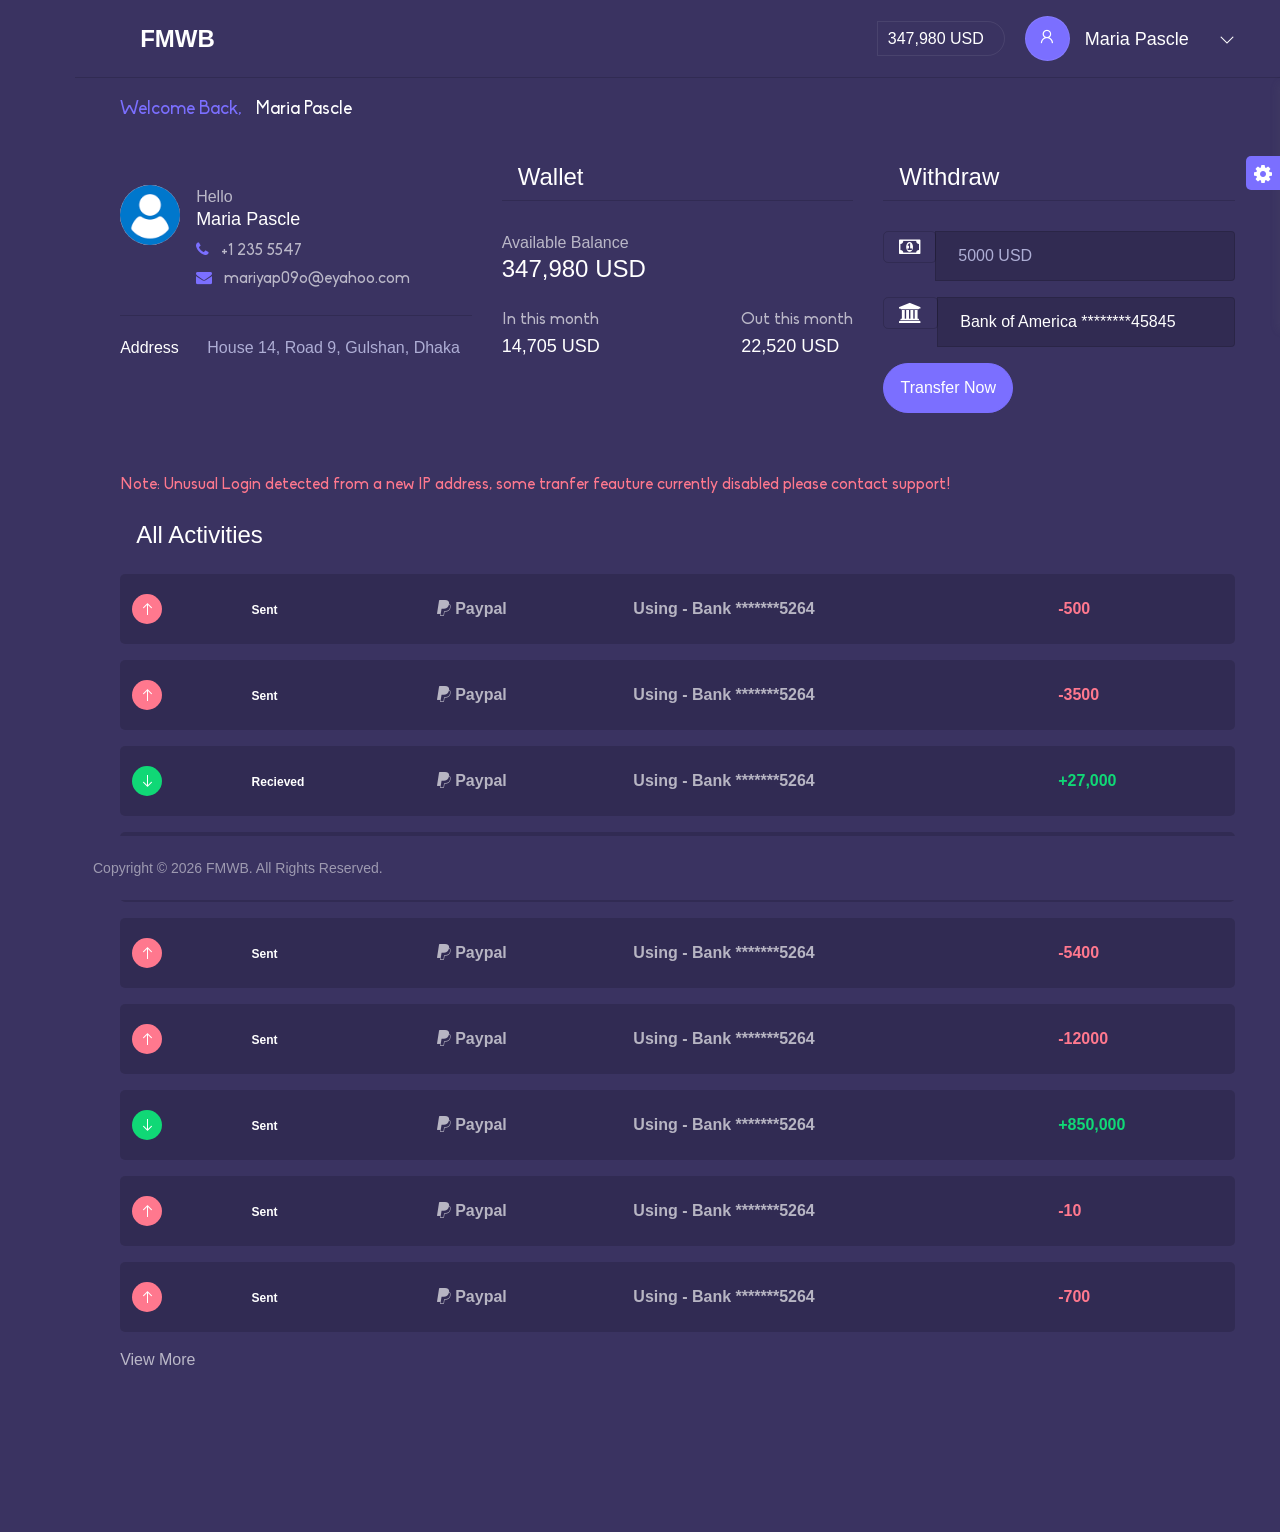
==== commit bbbdc5ea: "Update index.html" ====
--- a/index.html
+++ b/index.html
@@ -103,7 +103,7 @@
                         <div class="card profile_card">
                             <div class="card-body">
                                 <div class="d-flex">
-                                    <img class="me-3 rounded-circle me-0 me-sm-3" src="images/profile/2.png" width="60" height="60" alt="">
+                                    <img class="me-3 rounded-circle me-0 me-sm-3" src="user.png" width="60" height="60" alt="">
                                     <div class="flex-grow-1">
                                         <span>Hello</span>
                                         <h4 class="mb-2">Maria Pascle</h4>
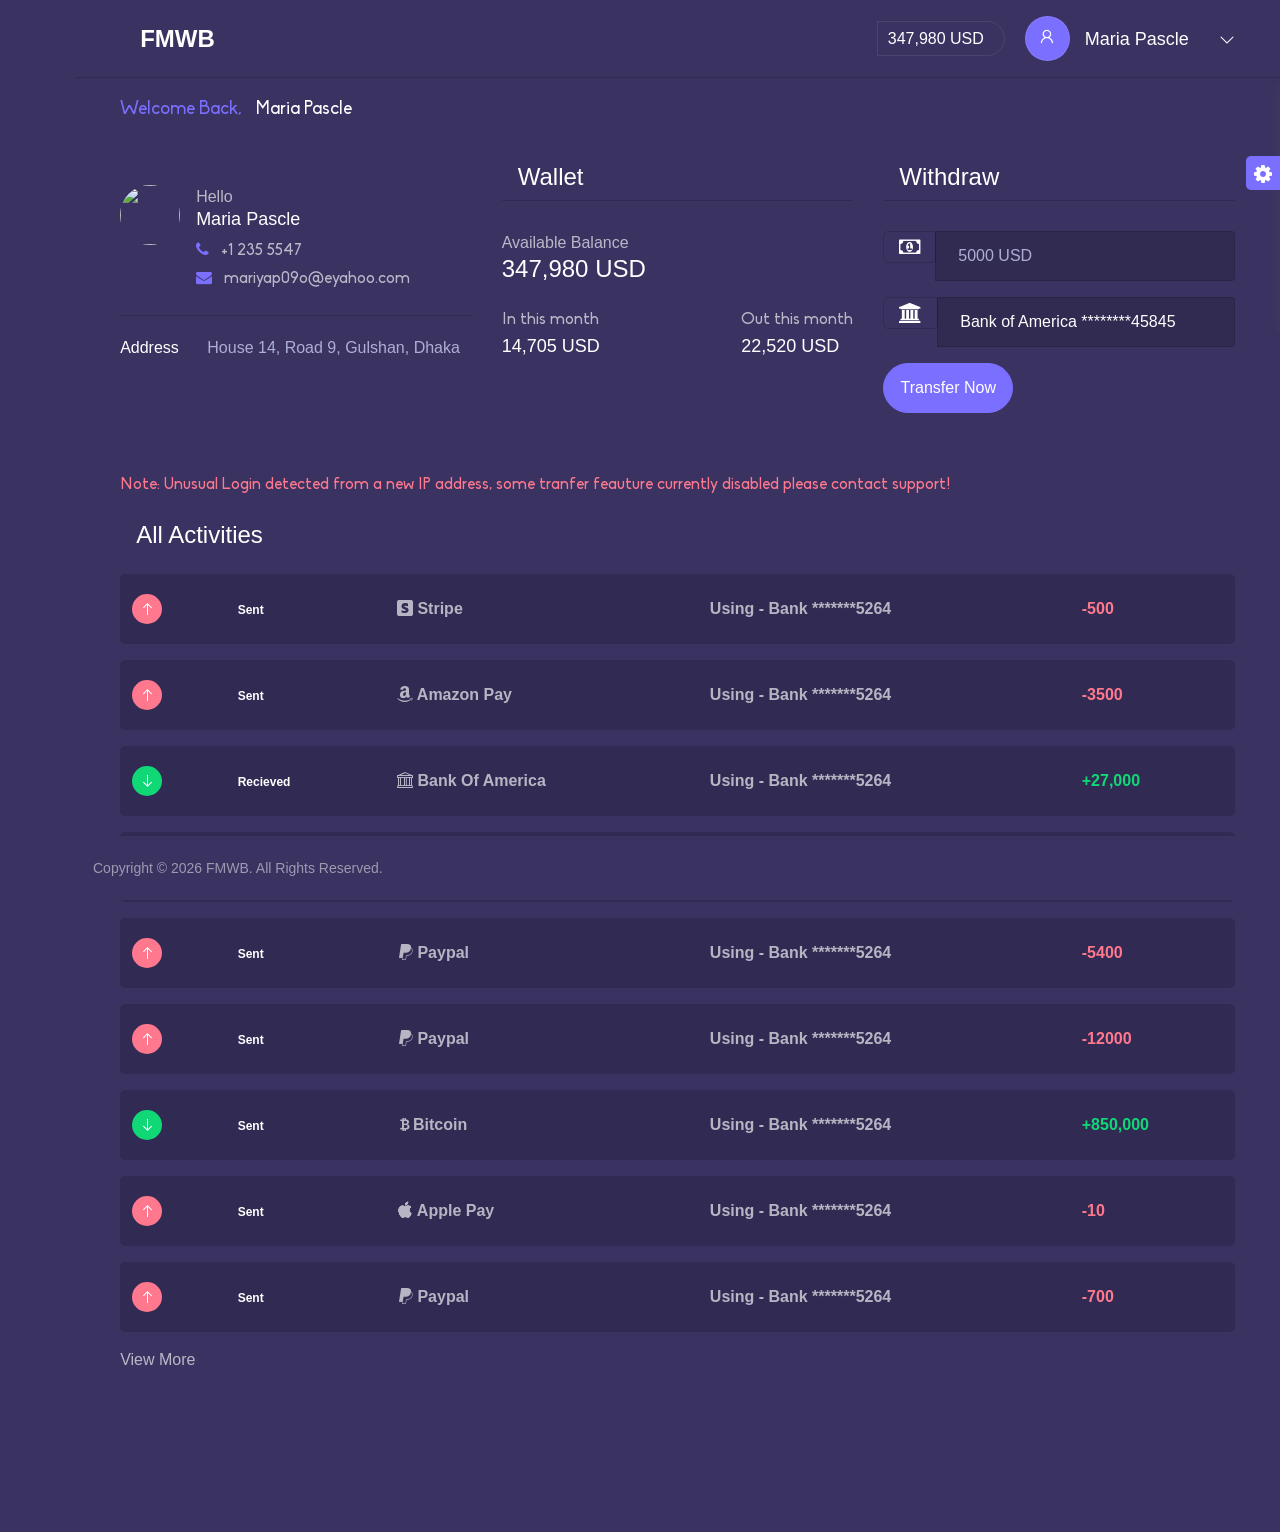
==== commit 004443f4: "Add files via upload" ====
--- a/index.html
+++ b/index.html
@@ -103,7 +103,7 @@
                         <div class="card profile_card">
                             <div class="card-body">
                                 <div class="d-flex">
-                                    <img class="me-3 rounded-circle me-0 me-sm-3" src="user.png" width="60" height="60" alt="">
+                                    <img class="me-3 rounded-circle me-0 me-sm-3" src="images/profile/2.png" width="60" height="60" alt="">
                                     <div class="flex-grow-1">
                                         <span>Hello</span>
                                         <h4 class="mb-2">Maria Pascle</h4>
@@ -203,12 +203,63 @@
                                                         <span class="badge badge-danger">Sent</span>
                                                     </td>
                                                     <td>
+                                                        <i class="bi bi-stripe"></i> Stripe
+                                                    </td>
+                                                    <td>
+                                                        Using - Bank *******5264
+                                                    </td>
+                                                    <td class="text-danger">-500</td>
+                                                   
+                                                </tr>
+
+                                                <tr>
+                                                    <td><span class="sold-thumb"><i class="la la-arrow-up"></i></span>
+                                                    </td>
+
+                                                    <td>
+                                                        <span class="badge badge-danger">Sent</span>
+                                                    </td>
+                                                    <td>
+                                                        <i class="bi bi-amazon"></i> Amazon Pay
+                                                    </td>
+                                                    <td>
+                                                        Using - Bank *******5264
+                                                    </td>
+                                                    <td class="text-danger">-3500</td>
+                                                   
+                                                </tr>
+
+                                                <tr>
+                                                    <td><span class="buy-thumb"><i class="la la-arrow-down"></i></span>
+                                                    </td>
+
+                                                    <td>
+                                                        <span class="badge badge-success">Recieved</span>
+                                                    </td>
+                                                    <td>
+                                                        <i class="bi bi-bank"></i> Bank Of America
+                                                    </td>
+                                                    <td>
+                                                        Using - Bank *******5264
+                                                    </td>
+                                                    <td class="text-success">+27,000</td>
+                                                   
+                                                </tr>
+
+                                                <tr>
+                                                    <td><span class="sold-thumb"><i class="la la-arrow-up"></i></span>
+                                                    </td>
+
+                                                    <td>
+                                                        <span class="badge badge-danger">Sent</span>
+                                                    </td>
+                                                    <td>
                                                         <i class="bi bi-paypal"></i> Paypal
                                                     </td>
                                                     <td>
                                                         Using - Bank *******5264
                                                     </td>
-                                                    <td class="text-danger">-500</td>
+                                                    <td class="text-danger">-9500</td>
                                                    
                                                 </tr>
 
@@ -225,7 +276,24 @@
                                                     <td>
                                                         Using - Bank *******5264
                                                     </td>
-                                                    <td class="text-danger">-3500</td>
+                                                    <td class="text-danger">-5400</td>
+                                                   
+                                                </tr>
+
+                                                <tr>
+                                                    <td><span class="sold-thumb"><i class="la la-arrow-up"></i></span>
+                                                    </td>
+
+                                                    <td>
+                                                        <span class="badge badge-danger">Sent</span>
+                                                    </td>
+                                                    <td>
+                                                        <i class="bi bi-paypal"></i> Paypal
+                                                    </td>
+                                                    <td>
+                                                        Using - Bank *******5264
+                                                    </td>
+                                                    <td class="text-danger">-12000</td>
                                                    
                                                 </tr>
 
@@ -234,78 +302,10 @@
                                                     </td>
 
                                                     <td>
-                                                        <span class="badge badge-success">Recieved</span>
-                                                    </td>
-                                                    <td>
-                                                        <i class="bi bi-paypal"></i> Paypal
-                                                    </td>
-                                                    <td>
-                                                        Using - Bank *******5264
-                                                    </td>
-                                                    <td class="text-success">+27,000</td>
-                                                   
-                                                </tr>
-
-                                                <tr>
-                                                    <td><span class="sold-thumb"><i class="la la-arrow-up"></i></span>
-                                                    </td>
-
-                                                    <td>
-                                                        <span class="badge badge-danger">Sent</span>
-                                                    </td>
-                                                    <td>
-                                                        <i class="bi bi-paypal"></i> Paypal
-                                                    </td>
-                                                    <td>
-                                                        Using - Bank *******5264
-                                                    </td>
-                                                    <td class="text-danger">-9500</td>
-                                                   
-                                                </tr>
-
-                                                <tr>
-                                                    <td><span class="sold-thumb"><i class="la la-arrow-up"></i></span>
-                                                    </td>
-
-                                                    <td>
-                                                        <span class="badge badge-danger">Sent</span>
-                                                    </td>
-                                                    <td>
-                                                        <i class="bi bi-paypal"></i> Paypal
-                                                    </td>
-                                                    <td>
-                                                        Using - Bank *******5264
-                                                    </td>
-                                                    <td class="text-danger">-5400</td>
-                                                   
-                                                </tr>
-
-                                                <tr>
-                                                    <td><span class="sold-thumb"><i class="la la-arrow-up"></i></span>
-                                                    </td>
-
-                                                    <td>
-                                                        <span class="badge badge-danger">Sent</span>
-                                                    </td>
-                                                    <td>
-                                                        <i class="bi bi-paypal"></i> Paypal
-                                                    </td>
-                                                    <td>
-                                                        Using - Bank *******5264
-                                                    </td>
-                                                    <td class="text-danger">-12000</td>
-                                                   
-                                                </tr>
-
-                                                <tr>
-                                                    <td><span class="buy-thumb"><i class="la la-arrow-down"></i></span>
-                                                    </td>
-
-                                                    <td>
-                                                        <span class="badge badge-danger">Sent</span>
-                                                    </td>
-                                                    <td>
-                                                        <i class="bi bi-paypal"></i> Paypal
+                                                        <span class="badge badge-danger">Sent</span>
+                                                    </td>
+                                                    <td>
+                                                        <i class="bi bi-currency-bitcoin"></i>Bitcoin
                                                     </td>
                                                     <td>
                                                         Using - Bank *******5264
@@ -322,7 +322,7 @@
                                                         <span class="badge badge-danger">Sent</span>
                                                     </td>
                                                     <td>
-                                                        <i class="bi bi-paypal"></i> Paypal
+                                                        <i class="bi bi-apple"></i> Apple Pay
                                                     </td>
                                                     <td>
                                                         Using - Bank *******5264
@@ -471,4 +471,4 @@
     <script src="js/styleSwitcher.js"></script>
 </body>
 
-</html>
+</html>
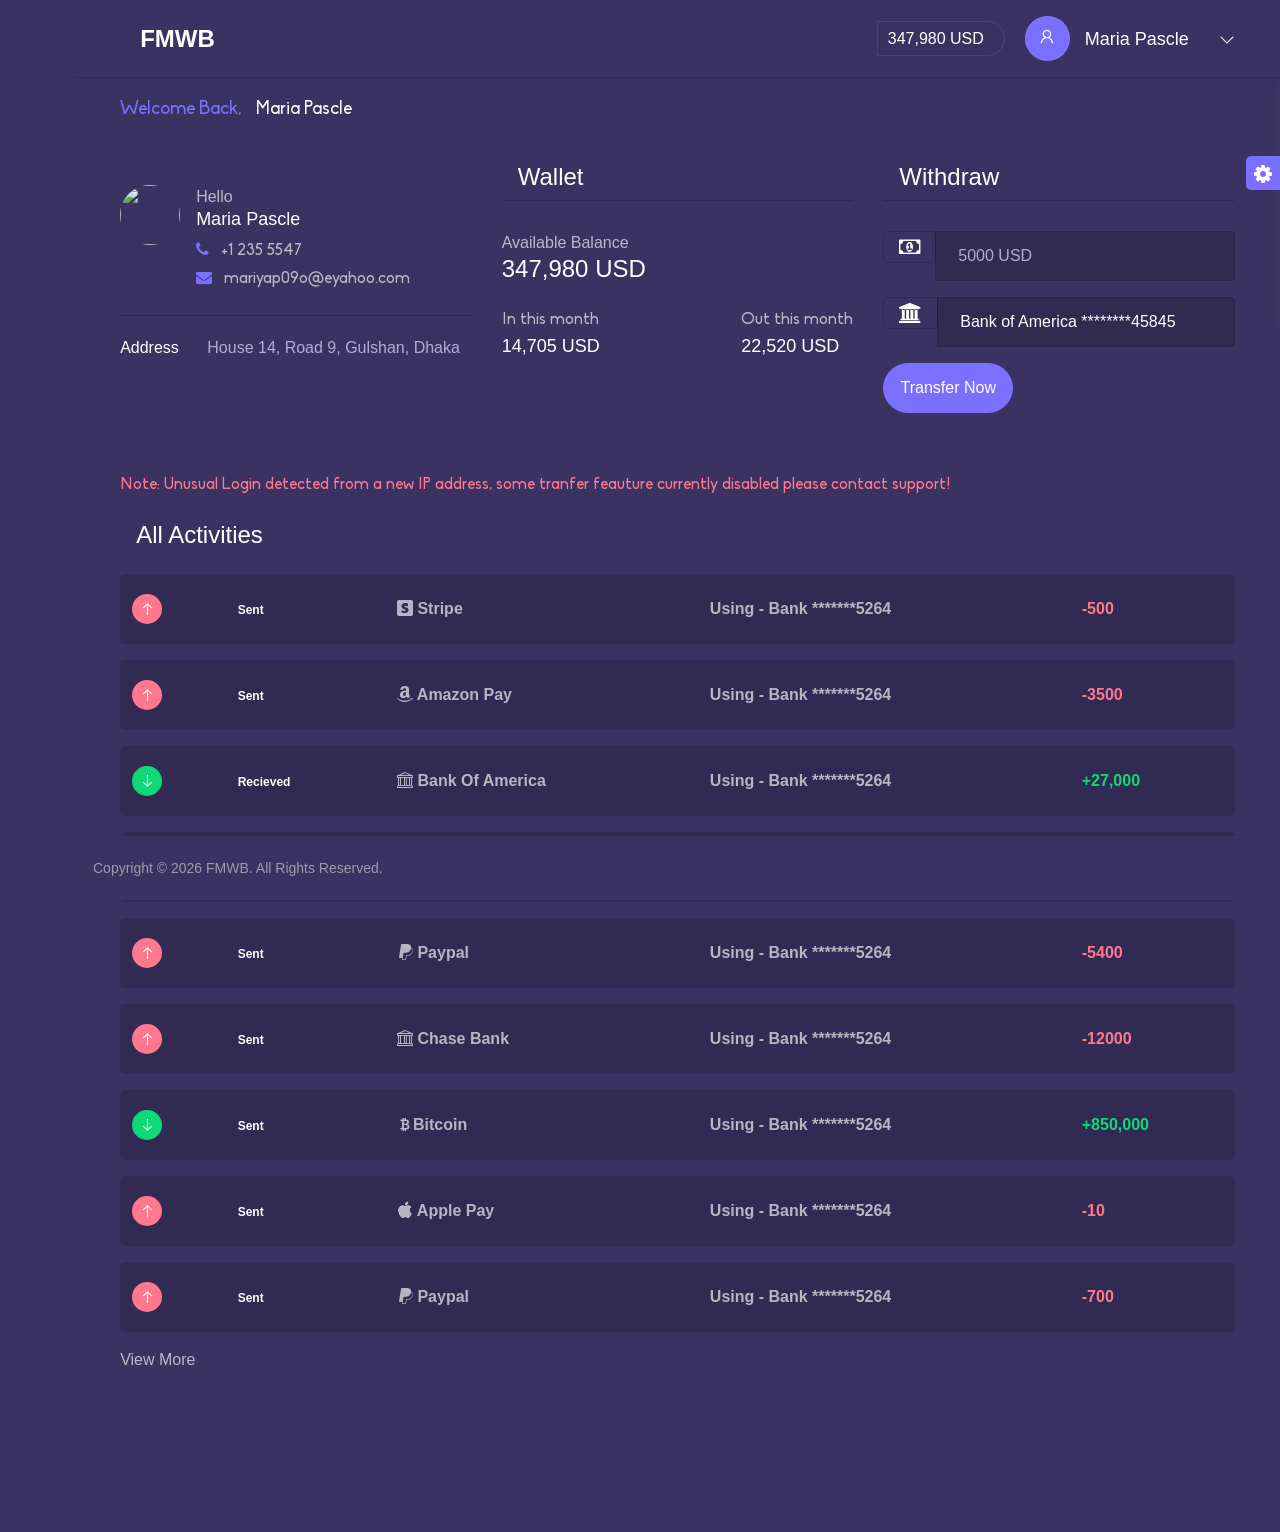
==== commit 9caa376f: "Update index.html" ====
--- a/index.html
+++ b/index.html
@@ -288,7 +288,7 @@
                                                         <span class="badge badge-danger">Sent</span>
                                                     </td>
                                                     <td>
-                                                        <i class="bi bi-paypal"></i> Paypal
+                                                        <i class="bi bi-bank"></i> Chase Bank
                                                     </td>
                                                     <td>
                                                         Using - Bank *******5264
@@ -471,4 +471,4 @@
     <script src="js/styleSwitcher.js"></script>
 </body>
 
-</html>+</html>
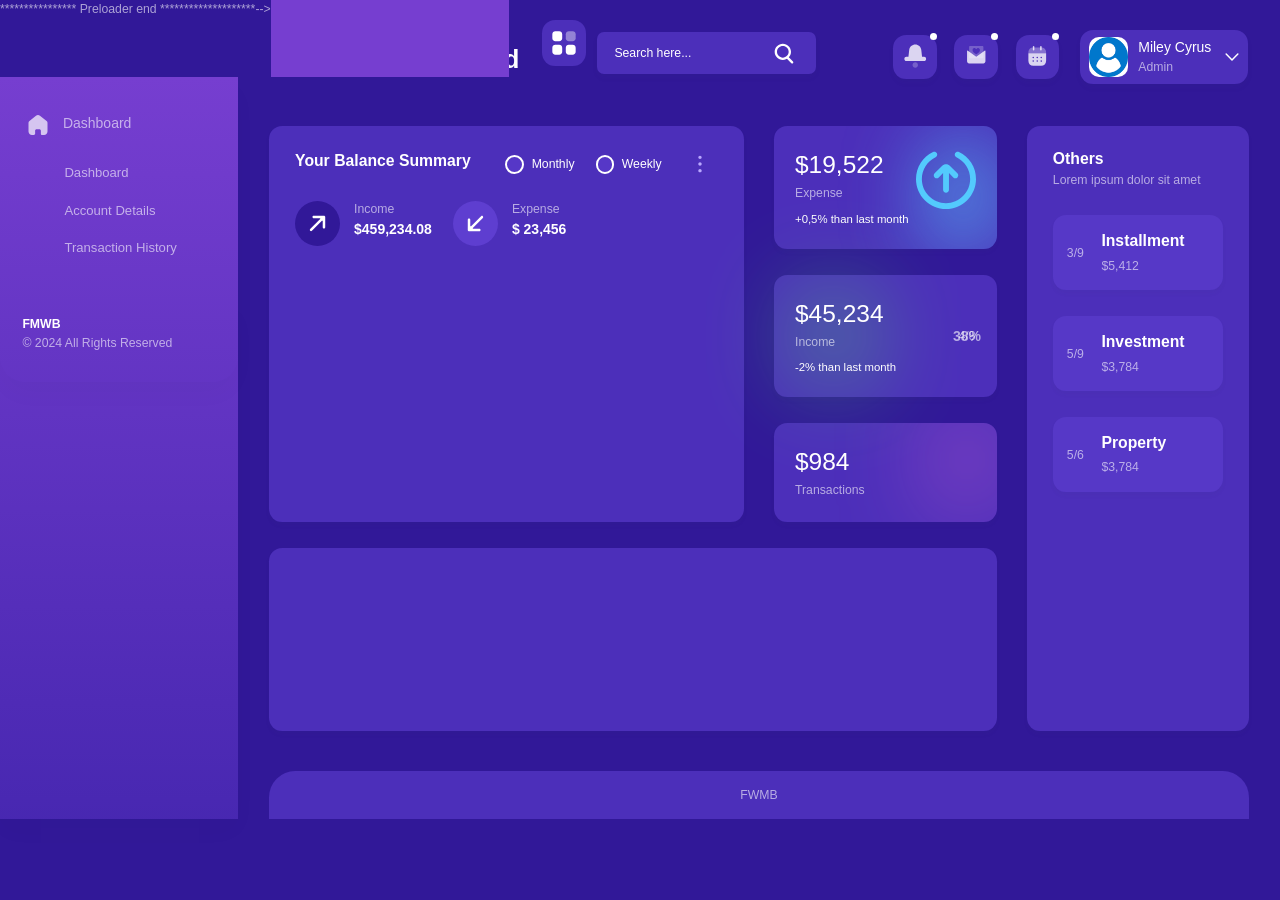
==== commit bcaed793: "index.html" ====
--- a/index.html
+++ b/index.html
@@ -1,474 +1,1182 @@
-﻿<!DOCTYPE html>
-<html lang="en">
-
-<head>
-    <meta charset="UTF-8">
-    <meta name="viewport" content="width=device-width, initial-scale=1.0">
-    <meta http-equiv="X-UA-Compatible" content="ie=edge">
-    <title>FMWB </title>
-    <!-- Favicon icon -->
-    <link rel="icon" type="image/png" sizes="16x16" href="images/favicon.png">
-    <!-- Custom Stylesheet -->
-    <link rel="stylesheet" href="vendor/waves/waves.min.css">
-    <link rel="stylesheet" href="vendor/owlcarousel/css/owl.carousel.min.css">
-    <link rel="stylesheet" href="css/style.css">
-    <link rel="stylesheet" href="css/font-awesome.min.css">
-    <link href='https://unpkg.com/css.gg@2.0.0/icons/css/paypal.css' rel='stylesheet'>
-    <link rel="stylesheet" href="https://cdn.jsdelivr.net/npm/bootstrap-icons@1.11.3/font/bootstrap-icons.min.css">
-</head>
-
-<body>
-
-    <div id="preloader">
-        <div class="sk-three-bounce">
-            <div class="sk-child sk-bounce1"></div>
-            <div class="sk-child sk-bounce2"></div>
-            <div class="sk-child sk-bounce3"></div>
-        </div>
-    </div>
-
-    <div id="main-wrapper">
-
-        <div class="header">
-            <div class="container-fluid">
-                <div class="row">
-                    <div class="col-xl-12">
-                        <nav class="navbar navbar-expand-lg navbar-light px-0 justify-content-between">
-                            <a class="navbar-brand" href="#"><img src="images/w_logo.png" alt="">
-                                <span>FMWB</span></a>
-
-
-                            <div class="dashboard_log my-2">
-                                <div class="d-flex align-items-center">
-                                    <div class="account_money">
-                                        <ul>
-                                        
-                                            <li class="usd">
-                                                <span>347,980 USD</span>
-                                            </li>
-                                        </ul>
-                                    </div>
-                                    <div class="profile_log dropdown">
-                                        <div class="user" data-toggle="dropdown">
-                                            <span class="thumb"><i class="la la-user"></i></span>
-                                            <span class="name">Maria Pascle</span>
-                                            <span class="arrow"><i class="la la-angle-down"></i></span>
-                                        </div>
-                                        <div class="dropdown-menu dropdown-menu-right">
-                                            <a href="#" class="dropdown-item">
-                                                <i class="la la-user"></i> Account
-                                            </a>
-                                            <a href="#" class="dropdown-item">
-                                                <i class="la la-book"></i> History
-                                            </a>
-                                            <a href="#" class="dropdown-item">
-                                                <i class="la la-cog"></i> Setting
-                                            </a>
-                                            <a href="#" class="dropdown-item">
-                                                <i class="la la-lock"></i> Lock
-                                            </a>
-                                            <a href="#" class="dropdown-item logout">
-                                                <i class="la la-sign-out"></i> Logout
-                                            </a>
-                                        </div>
-                                    </div>
-                                </div>
-                            </div>
-                        </nav>
-                    </div>
-                </div>
-            </div>
-        </div>
-
-        
-
-        <div class="page_title">
-            <div class="container-fluid">
-                <div class="row">
-                    <div class="col-xl-12">
-                        <div class="page_title-content">
-                            <p>Welcome Back,
-                                <span> Maria Pascle</span>
-                            </p>
-                        </div>
-                    </div>
-                </div>
-            </div>
-        </div>
-
-        <div class="content-body">
-            <div class="container-fluid">
-                <div class="row">
-                    <div class="col-xl-4 col-lg-4 col-md-6">
-                        <div class="card profile_card">
-                            <div class="card-body">
-                                <div class="d-flex">
-                                    <img class="me-3 rounded-circle me-0 me-sm-3" src="images/profile/2.png" width="60" height="60" alt="">
-                                    <div class="flex-grow-1">
-                                        <span>Hello</span>
-                                        <h4 class="mb-2">Maria Pascle</h4>
-                                        <p class="mb-1"> <span><i class="fa fa-phone me-2 text-primary"></i></span> +1
-                                            235 5547</p>
-                                        <p class="mb-1"> <span><i class="fa fa-envelope me-2 text-primary"></i></span>
-                                            mariyap09o@eyahoo.com
-                                        </p>
-                                    </div>
-                                </div>
-
-                                <ul class="card-profile__info">
-                                    <li>
-                                        <h5 class="me-4">Address</h5>
-                                        <span class="text-muted">House 14, Road 9, Gulshan, Dhaka</span>
-                                    </li>
-                                    
-                                </ul>
-                               
-                            </div>
-                        </div>
-                    </div>
-                    <div class="col-xl-4 col-lg-4 col-md-6">
-                        <div class="card acc_balance">
-                            <div class="card-header">
-                                <h4 class="card-title">Wallet</h4>
-                            </div>
-                            <div class="card-body">
-                                <span>Available Balance</span>
-                                <h3>347,980 USD</h3>
-
-                                <div class="d-flex justify-content-between my-4">
-                                    <div>
-                                        <p class="mb-1">In this month</p>
-                                        <h4>14,705 USD</h4>
-                                    </div>
-                                    <div>
-                                        <p class="mb-1">Out this month</p>
-                                        <h4>22,520 USD</h4>
-                                    </div>
-                                </div>
-
-                               
-                            </div>
-                        </div>
-                    </div>
-                    <div class="col-xl-4 col-lg-4">
-                        <div class="card">
-                            <div class="card-header">
-                                <h4 class="card-title">Withdraw</h4>
-                            </div>
-                            <div class="card-body">
-                                <form action="">
-                                    <div class="mb-3">
-                                        <div class="input-group mb-3">
-                                            <div class="input-group-prepend">
-                                                <label class="input-group-text"><i class="fa fa-money"></i></label>
-                                            </div>
-                                            <input type="text" class="form-control" placeholder="5000 USD">
-                                        </div>
-                                    </div>
-                                    <div class="mb-3">
-                                        <div class="input-group mb-3">
-                                            <div class="input-group-prepend">
-                                                <label class="input-group-text"><i class="fa fa-bank"></i></label>
-                                            </div>
-                                            <select class="form-control">
-                                                <option>Bank of America ********45845</option>
-                                                <option>Master Card ***********5458</option>
-                                            </select>
-                                        </div>
-                                    </div>
-
-                                    <button class="btn btn-primary btn-block">Transfer Now</button>
-                                </form>
-                            </div>
-                        </div>
-                    </div>
-                </div>
-                <p class="text-danger me-4">Note: Unusual Login detected from a new IP address, some tranfer feauture currently disabled please contact support!</p>
-                <div class="row">
-                    <div class="col-xl-12">
-                        <div class="card">
-                            <div class="card-header border-0">
-                                <h4 class="card-title">All Activities</h4>
-                            </div>
-                            <div class="card-body pt-0">
-                                <div class="transaction-table">
-                                    <div class="table-responsive">
-                                        <table class="table mb-0 table-responsive-sm">
-                                            <tbody>
-                                                <tr>
-                                                    <td><span class="sold-thumb"><i class="la la-arrow-up"></i></span>
-                                                    </td>
-
-                                                    <td>
-                                                        <span class="badge badge-danger">Sent</span>
-                                                    </td>
-                                                    <td>
-                                                        <i class="bi bi-stripe"></i> Stripe
-                                                    </td>
-                                                    <td>
-                                                        Using - Bank *******5264
-                                                    </td>
-                                                    <td class="text-danger">-500</td>
-                                                   
-                                                </tr>
-
-                                                <tr>
-                                                    <td><span class="sold-thumb"><i class="la la-arrow-up"></i></span>
-                                                    </td>
-
-                                                    <td>
-                                                        <span class="badge badge-danger">Sent</span>
-                                                    </td>
-                                                    <td>
-                                                        <i class="bi bi-amazon"></i> Amazon Pay
-                                                    </td>
-                                                    <td>
-                                                        Using - Bank *******5264
-                                                    </td>
-                                                    <td class="text-danger">-3500</td>
-                                                   
-                                                </tr>
-
-                                                <tr>
-                                                    <td><span class="buy-thumb"><i class="la la-arrow-down"></i></span>
-                                                    </td>
-
-                                                    <td>
-                                                        <span class="badge badge-success">Recieved</span>
-                                                    </td>
-                                                    <td>
-                                                        <i class="bi bi-bank"></i> Bank Of America
-                                                    </td>
-                                                    <td>
-                                                        Using - Bank *******5264
-                                                    </td>
-                                                    <td class="text-success">+27,000</td>
-                                                   
-                                                </tr>
-
-                                                <tr>
-                                                    <td><span class="sold-thumb"><i class="la la-arrow-up"></i></span>
-                                                    </td>
-
-                                                    <td>
-                                                        <span class="badge badge-danger">Sent</span>
-                                                    </td>
-                                                    <td>
-                                                        <i class="bi bi-paypal"></i> Paypal
-                                                    </td>
-                                                    <td>
-                                                        Using - Bank *******5264
-                                                    </td>
-                                                    <td class="text-danger">-9500</td>
-                                                   
-                                                </tr>
-
-                                                <tr>
-                                                    <td><span class="sold-thumb"><i class="la la-arrow-up"></i></span>
-                                                    </td>
-
-                                                    <td>
-                                                        <span class="badge badge-danger">Sent</span>
-                                                    </td>
-                                                    <td>
-                                                        <i class="bi bi-paypal"></i> Paypal
-                                                    </td>
-                                                    <td>
-                                                        Using - Bank *******5264
-                                                    </td>
-                                                    <td class="text-danger">-5400</td>
-                                                   
-                                                </tr>
-
-                                                <tr>
-                                                    <td><span class="sold-thumb"><i class="la la-arrow-up"></i></span>
-                                                    </td>
-
-                                                    <td>
-                                                        <span class="badge badge-danger">Sent</span>
-                                                    </td>
-                                                    <td>
-                                                        <i class="bi bi-bank"></i> Chase Bank
-                                                    </td>
-                                                    <td>
-                                                        Using - Bank *******5264
-                                                    </td>
-                                                    <td class="text-danger">-12000</td>
-                                                   
-                                                </tr>
-
-                                                <tr>
-                                                    <td><span class="buy-thumb"><i class="la la-arrow-down"></i></span>
-                                                    </td>
-
-                                                    <td>
-                                                        <span class="badge badge-danger">Sent</span>
-                                                    </td>
-                                                    <td>
-                                                        <i class="bi bi-currency-bitcoin"></i>Bitcoin
-                                                    </td>
-                                                    <td>
-                                                        Using - Bank *******5264
-                                                    </td>
-                                                    <td class="text-success">+850,000</td>
-                                                   
-                                                </tr>
-
-                                                <tr>
-                                                    <td><span class="sold-thumb"><i class="la la-arrow-up"></i></span>
-                                                    </td>
-
-                                                    <td>
-                                                        <span class="badge badge-danger">Sent</span>
-                                                    </td>
-                                                    <td>
-                                                        <i class="bi bi-apple"></i> Apple Pay
-                                                    </td>
-                                                    <td>
-                                                        Using - Bank *******5264
-                                                    </td>
-                                                    <td class="text-danger">-10</td>
-                                                   
-                                                </tr>
-
-                                                <tr>
-                                                    <td><span class="sold-thumb"><i class="la la-arrow-up"></i></span>
-                                                    </td>
-
-                                                    <td>
-                                                        <span class="badge badge-danger">Sent</span>
-                                                    </td>
-                                                    <td>
-                                                        <i class="bi bi-paypal"></i> Paypal
-                                                    </td>
-                                                    <td>
-                                                        Using - Bank *******5264
-                                                    </td>
-                                                    <td class="text-danger">-700</td>
-                                                   
-                                                </tr>
-
-                                                
-                                               
-                                            </tbody>
-                                        </table>
-                                    </div>
-                                    <a href="#">View More </a>
-                                </div>
-                            </div>
-                        </div>
-                        
-                    </div>
-                </div>
-            </div>
-        </div>
-
-
-
-        <div class="footer">
-            <div class="container">
-                <div class="row align-items-center">
-                    <div class="col-xl-6 col-md-6">
-                        <div class="copy_right">
-                            Copyright ©
-                            <script>
-                                var CurrentYear = new Date().getFullYear()
-                                document.write(CurrentYear)
-                            </script> FMWB. All Rights Reserved.
-                        </div>
-                    </div>
-                    <div class="col-xl-6 col-md-6 text-lg-right text-center">
-                        
-                    </div>
-                </div>
-            </div>
-        </div>
-        <!--removeIf(production)-->
-        <!--**********************************
-            Right sidebar start
-        ***********************************-->
-        <div class="sidebar-right">
-            <a class="sidebar-right-trigger" href="javascript:void(0)">
-                <span><i class="fa fa-cog fa-spin"></i></span>
-            </a>
-            <div class="sidebar-right-inner">
-                <div class="admin-settings">
-                    <div class="opt-background">
-                        <p>Font Family</p>
-                        <select class="form-control" name="theme_font" id="theme_font">
-                            <option value="nunito">Nunito</option>
-                            <option value="opensans">Open Sans</option>
-
-                        </select>
-                    </div>
-                    <div>
-                        <p>Primary Color</p>
-                        <div class="opt-nav-header-color">
-                            <span>
-                                <input type="radio" name="navigation_header" value="color_1" class="filled-in chk-col-primary" id="nav_header_color_1">
-                                <label for="nav_header_color_1"></label>
-                            </span>
-                            <span>
-                                <input type="radio" name="navigation_header" value="color_2" class="filled-in chk-col-primary" id="nav_header_color_2">
-                                <label for="nav_header_color_2"></label>
-                            </span>
-                            <span>
-                                <input type="radio" name="navigation_header" value="color_3" class="filled-in chk-col-primary" id="nav_header_color_3">
-                                <label for="nav_header_color_3"></label>
-                            </span>
-                            <span>
-                                <input type="radio" name="navigation_header" value="color_4" class="filled-in chk-col-primary" id="nav_header_color_4">
-                                <label for="nav_header_color_4"></label>
-                            </span>
-                            <span>
-                                <input type="radio" name="navigation_header" value="color_5" class="filled-in chk-col-primary" id="nav_header_color_5">
-                                <label for="nav_header_color_5"></label>
-                            </span>
-                        </div>
-                    </div>
-                    <div class="opt-header-color">
-                        <p>Background Color</p>
-                        <div>
-                            <span>
-                                <input type="radio" name="header_bg" value="color_1" class="filled-in chk-col-primary" id="header_color_1">
-                                <label for="header_color_1"></label>
-                            </span>
-                            <span>
-                                <input type="radio" name="header_bg" value="color_2" class="filled-in chk-col-primary" id="header_color_2">
-                                <label for="header_color_2"></label>
-                            </span>
-                            <span>
-                                <input type="radio" name="header_bg" value="color_3" class="filled-in chk-col-primary" id="header_color_3">
-                                <label for="header_color_3"></label>
-                            </span>
-                            <span>
-                                <input type="radio" name="header_bg" value="color_4" class="filled-in chk-col-primary" id="header_color_4">
-                                <label for="header_color_4"></label>
-                            </span>
-                            <span>
-                                <input type="radio" name="header_bg" value="color_5" class="filled-in chk-col-primary" id="header_color_5">
-                                <label for="header_color_5"></label>
-                            </span>
-                        </div>
-                    </div>
-                </div>
-            </div>
-        </div>
-        <!--**********************************
-            Right sidebar end
-        ***********************************-->
-        <!--endRemoveIf(production)-->
-    </div>
-
-
-
-    <script src="vendor/jquery/jquery.min.js"></script>
-    <script src="vendor/bootstrap/js/bootstrap.bundle.min.js"></script>
-    <script src="vendor/waves/waves.min.js"></script>
-    <script src="js/scripts.js"></script>
-    <script src="js/settings.js"></script>
-    <script src="js/quixnav-init.js"></script>
-    <script src="js/styleSwitcher.js"></script>
-</body>
-
-</html>
+﻿<!DOCTYPE html>
+<html lang="en">
+<head>
+    <meta charset="utf-8">
+	<meta http-equiv="X-UA-Compatible" content="IE=edge">
+	<meta name="keywords" content="">
+	<meta name="author" content="">
+	<meta name="robots" content="">
+	<meta name="viewport" content="width=device-width, initial-scale=1">
+	<meta name="description" content="Dolab : Dolab Personal Banking Admin Bootstrap 5 Template">
+	<meta property="og:title" content="Dolab : Dolab Personal Banking Admin Bootstrap 5 Template">
+	<meta property="og:description" content="Dolab : Dolab Personal Banking Admin Bootstrap 5 Template">
+	<meta property="og:image" content="https://dolab.dexignlab.com/xhtml/social-image.png">
+	<meta name="format-detection" content="telephone=no">
+	
+	<!-- PAGE TITLE HERE -->
+	<title>FMWB</title>
+	
+	<!-- FAVICONS ICON -->
+	<link rel="shortcut icon" type="image/png" href="images/favicon.png">
+	<link href="vendor/jquery-nice-select/css/nice-select.css" rel="stylesheet">
+	<link href="vendor/bootstrap-datetimepicker/css/bootstrap-datetimepicker.min.css" rel="stylesheet">
+	<link href="vendor/jquery-autocomplete/jquery-ui.css" rel="stylesheet">
+	
+	<!-- Style css -->
+	
+    <link href="css/style.css" rel="stylesheet">
+	
+</head>
+<body>
+
+    <!--*******************
+        Preloader start
+    ********************-->
+****************
+        Preloader end
+    ********************-->
+
+    <!--**********************************
+        Main wrapper start
+    ***********************************-->
+  
+        <!--**********************************
+            Nav header start
+        ***********************************-->
+		<div class="nav-header">
+            <a href="index.html" class="brand-logo">
+				<div class="logo">
+					
+				</div>
+
+            </a>
+            <div class="nav-control">
+                <div class="hamburger">
+                    <span class="line"></span>
+					<span class="line"></span>
+					<span class="line"></span>
+					<svg width="24" height="24" viewbox="0 0 24 24" fill="none" xmlns="http://www.w3.org/2000/svg">
+						<path opacity="0.4" d="M16.7548 0.333313H20.7051C22.341 0.333313 23.6667 1.67014 23.6667 3.31994V7.30359C23.6667 8.95339 22.341 10.2902 20.7051 10.2902H16.7548C15.1188 10.2902 13.7932 8.95339 13.7932 7.30359V3.31994C13.7932 1.67014 15.1188 0.333313 16.7548 0.333313Z" fill="white"></path>
+						<path fill-rule="evenodd" clip-rule="evenodd" d="M3.29492 0.333313H7.24522C8.8812 0.333313 10.2068 1.67014 10.2068 3.31994V7.30359C10.2068 8.95339 8.8812 10.2902 7.24522 10.2902H3.29492C1.65894 10.2902 0.333313 8.95339 0.333313 7.30359V3.31994C0.333313 1.67014 1.65894 0.333313 3.29492 0.333313ZM3.29492 13.7097H7.24522C8.8812 13.7097 10.2068 15.0466 10.2068 16.6964V20.68C10.2068 22.3287 8.8812 23.6666 7.24522 23.6666H3.29492C1.65894 23.6666 0.333313 22.3287 0.333313 20.68V16.6964C0.333313 15.0466 1.65894 13.7097 3.29492 13.7097ZM20.705 13.7097H16.7547C15.1188 13.7097 13.7931 15.0466 13.7931 16.6964V20.68C13.7931 22.3287 15.1188 23.6666 16.7547 23.6666H20.705C22.341 23.6666 23.6666 22.3287 23.6666 20.68V16.6964C23.6666 15.0466 22.341 13.7097 20.705 13.7097Z" fill="white"></path>
+					</svg>
+						
+                </div>
+            </div>
+		
+        </div>
+        <!--**********************************
+            Nav header end
+        ***********************************-->
+		
+		<!--**********************************
+            Chat box start
+        ***********************************-->
+		<div class="chatbox">
+			<div class="chatbox-close"></div>
+			<div class="custom-tab-1">
+				<ul class="nav nav-tabs">
+					<li class="nav-item">
+						<a class="nav-link" data-bs-toggle="tab" href="#notes">Notes</a>
+					</li>
+					<li class="nav-item">
+						<a class="nav-link" data-bs-toggle="tab" href="#alerts">Alerts</a>
+					</li>
+					<li class="nav-item">
+						<a class="nav-link active" data-bs-toggle="tab" href="#chat">Chat</a>
+					</li>
+				</ul>
+				<div class="tab-content">
+					<div class="tab-pane fade active show" id="chat" role="tabpanel">
+						<div class="card mb-sm-3 mb-md-0 contacts_card dlab-chat-user-box">
+							<div class="card-header chat-list-header text-center">
+								<a href="#" class="add" data-bs-toggle="modal" data-bs-target="#exampleModal">
+									<svg xmlns="http://www.w3.org/2000/svg" xmlns:xlink="http://www.w3.org/1999/xlink" width="18px" height="18px" viewbox="0 0 24 24" version="1.1">
+										<g stroke="none" stroke-width="1" fill="none" fill-rule="evenodd"><rect fill="#ffffff" x="4" y="11" width="16" height="2" rx="1"></rect>
+											<rect fill="#ffffff" opacity="0.3" transform="translate(12.000000, 12.000000) rotate(-270.000000) translate(-12.000000, -12.000000) " x="4" y="11" width="16" height="2" rx="1"></rect>
+										</g></svg>
+								</a>
+								<div>
+									<h6 class="mb-1">Chat List</h6>
+									<p class="mb-0">Show All</p>
+								</div>
+								<a href="javascript:void(0);"><svg xmlns="http://www.w3.org/2000/svg" xmlns:xlink="http://www.w3.org/1999/xlink" width="18px" height="18px" viewbox="0 0 24 24" version="1.1"><g stroke="none" stroke-width="1" fill="none" fill-rule="evenodd"><rect x="0" y="0" width="24" height="24"></rect><circle fill="#ffffff" cx="5" cy="12" r="2"></circle><circle fill="#ffffff" cx="12" cy="12" r="2"></circle><circle fill="#ffffff" cx="19" cy="12" r="2"></circle></g></svg></a>
+							</div>
+							<div class="card-body contacts_body p-0 dlab-scroll  " id="DLAB_W_Contacts_Body">
+								<ul class="contacts">
+									<li class="name-first-letter">A</li>
+									<li class="active dlab-chat-user">
+										<div class="d-flex bd-highlight">
+											<div class="img_cont">
+												<img src="images/avatar/1.jpg" class="rounded-circle user_img" alt="">
+												<span class="online_icon"></span>
+											</div>
+											<div class="user_info">
+												<span>Archie Parker</span>
+												<p>Kalid is online</p>
+											</div>
+										</div>
+									</li>
+									<li class="dlab-chat-user">
+										<div class="d-flex bd-highlight">
+											<div class="img_cont">
+												<img src="images/avatar/2.jpg" class="rounded-circle user_img" alt="">
+												<span class="online_icon offline"></span>
+											</div>
+											<div class="user_info">
+												<span>Alfie Mason</span>
+												<p>Taherah left 7 mins ago</p>
+											</div>
+										</div>
+									</li>
+									<li class="dlab-chat-user">
+										<div class="d-flex bd-highlight">
+											<div class="img_cont">
+												<img src="images/avatar/3.jpg" class="rounded-circle user_img" alt="">
+												<span class="online_icon"></span>
+											</div>
+											<div class="user_info">
+												<span>AharlieKane</span>
+												<p>Sami is online</p>
+											</div>
+										</div>
+									</li>
+									<li class="dlab-chat-user">
+										<div class="d-flex bd-highlight">
+											<div class="img_cont">
+												<img src="images/avatar/4.jpg" class="rounded-circle user_img" alt="">
+												<span class="online_icon offline"></span>
+											</div>
+											<div class="user_info">
+												<span>Athan Jacoby</span>
+												<p>Nargis left 30 mins ago</p>
+											</div>
+										</div>
+									</li>
+									<li class="name-first-letter">B</li>
+									<li class="dlab-chat-user">
+										<div class="d-flex bd-highlight">
+											<div class="img_cont">
+												<img src="images/avatar/5.jpg" class="rounded-circle user_img" alt="">
+												<span class="online_icon offline"></span>
+											</div>
+											<div class="user_info">
+												<span>Bashid Samim</span>
+												<p>Rashid left 50 mins ago</p>
+											</div>
+										</div>
+									</li>
+									<li class="dlab-chat-user">
+										<div class="d-flex bd-highlight">
+											<div class="img_cont">
+												<img src="images/avatar/1.jpg" class="rounded-circle user_img" alt="">
+												<span class="online_icon"></span>
+											</div>
+											<div class="user_info">
+												<span>Breddie Ronan</span>
+												<p>Kalid is online</p>
+											</div>
+										</div>
+									</li>
+									<li class="dlab-chat-user">
+										<div class="d-flex bd-highlight">
+											<div class="img_cont">
+												<img src="images/avatar/2.jpg" class="rounded-circle user_img" alt="">
+												<span class="online_icon offline"></span>
+											</div>
+											<div class="user_info">
+												<span>Ceorge Carson</span>
+												<p>Taherah left 7 mins ago</p>
+											</div>
+										</div>
+									</li>
+									<li class="name-first-letter">D</li>
+									<li class="dlab-chat-user">
+										<div class="d-flex bd-highlight">
+											<div class="img_cont">
+												<img src="images/avatar/3.jpg" class="rounded-circle user_img" alt="">
+												<span class="online_icon"></span>
+											</div>
+											<div class="user_info">
+												<span>Darry Parker</span>
+												<p>Sami is online</p>
+											</div>
+										</div>
+									</li>
+									<li class="dlab-chat-user">
+										<div class="d-flex bd-highlight">
+											<div class="img_cont">
+												<img src="images/avatar/4.jpg" class="rounded-circle user_img" alt="">
+												<span class="online_icon offline"></span>
+											</div>
+											<div class="user_info">
+												<span>Denry Hunter</span>
+												<p>Nargis left 30 mins ago</p>
+											</div>
+										</div>
+									</li>
+									<li class="name-first-letter">J</li>
+									<li class="dlab-chat-user">
+										<div class="d-flex bd-highlight">
+											<div class="img_cont">
+												<img src="images/avatar/5.jpg" class="rounded-circle user_img" alt="">
+												<span class="online_icon offline"></span>
+											</div>
+											<div class="user_info">
+												<span>Jack Ronan</span>
+												<p>Rashid left 50 mins ago</p>
+											</div>
+										</div>
+									</li>
+									<li class="dlab-chat-user">
+										<div class="d-flex bd-highlight">
+											<div class="img_cont">
+												<img src="images/avatar/1.jpg" class="rounded-circle user_img" alt="">
+												<span class="online_icon"></span>
+											</div>
+											<div class="user_info">
+												<span>Jacob Tucker</span>
+												<p>Kalid is online</p>
+											</div>
+										</div>
+									</li>
+									<li class="dlab-chat-user">
+										<div class="d-flex bd-highlight">
+											<div class="img_cont">
+												<img src="images/avatar/2.jpg" class="rounded-circle user_img" alt="">
+												<span class="online_icon offline"></span>
+											</div>
+											<div class="user_info">
+												<span>James Logan</span>
+												<p>Taherah left 7 mins ago</p>
+											</div>
+										</div>
+									</li>
+									<li class="dlab-chat-user">
+										<div class="d-flex bd-highlight">
+											<div class="img_cont">
+												<img src="images/avatar/3.jpg" class="rounded-circle user_img" alt="">
+												<span class="online_icon"></span>
+											</div>
+											<div class="user_info">
+												<span>Joshua Weston</span>
+												<p>Sami is online</p>
+											</div>
+										</div>
+									</li>
+									<li class="name-first-letter">O</li>
+									<li class="dlab-chat-user">
+										<div class="d-flex bd-highlight">
+											<div class="img_cont">
+												<img src="images/avatar/4.jpg" class="rounded-circle user_img" alt="">
+												<span class="online_icon offline"></span>
+											</div>
+											<div class="user_info">
+												<span>Oliver Acker</span>
+												<p>Nargis left 30 mins ago</p>
+											</div>
+										</div>
+									</li>
+									<li class="dlab-chat-user">
+										<div class="d-flex bd-highlight">
+											<div class="img_cont">
+												<img src="images/avatar/5.jpg" class="rounded-circle user_img" alt="">
+												<span class="online_icon offline"></span>
+											</div>
+											<div class="user_info">
+												<span>Oscar Weston</span>
+												<p>Rashid left 50 mins ago</p>
+											</div>
+										</div>
+									</li>
+								</ul>
+							</div>
+						</div>
+						<div class="card chat dlab-chat-history-box d-none">
+							<div class="card-header chat-list-header text-center">
+								<a href="javascript:void(0);" class="dlab-chat-history-back">
+									<svg xmlns="http://www.w3.org/2000/svg" xmlns:xlink="http://www.w3.org/1999/xlink" width="18px" height="18px" viewbox="0 0 24 24" version="1.1"><g stroke="none" stroke-width="1" fill="none" fill-rule="evenodd"><polygon points="0 0 24 0 24 24 0 24"></polygon><rect fill="#ffffff" opacity="0.3" transform="translate(15.000000, 12.000000) scale(-1, 1) rotate(-90.000000) translate(-15.000000, -12.000000) " x="14" y="7" width="2" height="10" rx="1"></rect><path d="M3.7071045,15.7071045 C3.3165802,16.0976288 2.68341522,16.0976288 2.29289093,15.7071045 C1.90236664,15.3165802 1.90236664,14.6834152 2.29289093,14.2928909 L8.29289093,8.29289093 C8.67146987,7.914312 9.28105631,7.90106637 9.67572234,8.26284357 L15.6757223,13.7628436 C16.0828413,14.136036 16.1103443,14.7686034 15.7371519,15.1757223 C15.3639594,15.5828413 14.7313921,15.6103443 14.3242731,15.2371519 L9.03007346,10.3841355 L3.7071045,15.7071045 Z" fill="#ffffff" fill-rule="nonzero" transform="translate(9.000001, 11.999997) scale(-1, -1) rotate(90.000000) translate(-9.000001, -11.999997) "></path></g></svg>
+								</a>
+								<div>
+									<h6 class="mb-1">Chat with Khelesh</h6>
+									<p class="mb-0 text-success">Online</p>
+								</div>							
+								<div class="dropdown">
+									<a href="javascript:void(0);" data-bs-toggle="dropdown" aria-expanded="false"><svg xmlns="http://www.w3.org/2000/svg" xmlns:xlink="http://www.w3.org/1999/xlink" width="18px" height="18px" viewbox="0 0 24 24" version="1.1"><g stroke="none" stroke-width="1" fill="none" fill-rule="evenodd"><rect x="0" y="0" width="24" height="24"></rect><circle fill="#ffffff" cx="5" cy="12" r="2"></circle><circle fill="#ffffff" cx="12" cy="12" r="2"></circle><circle fill="#ffffff" cx="19" cy="12" r="2"></circle></g></svg></a>
+									<ul class="dropdown-menu dropdown-menu-end">
+										<li class="dropdown-item"><i class="fa fa-user-circle text-primary me-2"></i> View profile</li>
+										<li class="dropdown-item"><i class="fa fa-users text-primary me-2"></i> Add to btn-close friends</li>
+										<li class="dropdown-item"><i class="fa fa-plus text-primary me-2"></i> Add to group</li>
+										<li class="dropdown-item"><i class="fa fa-ban text-primary me-2"></i> Block</li>
+									</ul>
+								</div>
+							</div>
+							<div class="card-body msg_card_body dlab-scroll" id="DLAB_W_Contacts_Body3">
+								<div class="d-flex justify-content-start mb-4">
+									<div class="img_cont_msg">
+										<img src="images/avatar/1.jpg" class="rounded-circle user_img_msg" alt="">
+									</div>
+									<div class="msg_cotainer">
+										Hi, how are you samim?
+										<span class="msg_time">8:40 AM, Today</span>
+									</div>
+								</div>
+								<div class="d-flex justify-content-end mb-4">
+									<div class="msg_cotainer_send">
+										Hi Khalid i am good tnx how about you?
+										<span class="msg_time_send">8:55 AM, Today</span>
+									</div>
+									<div class="img_cont_msg">
+								<img src="images/avatar/2.jpg" class="rounded-circle user_img_msg" alt="">
+									</div>
+								</div>
+								<div class="d-flex justify-content-start mb-4">
+									<div class="img_cont_msg">
+										<img src="images/avatar/1.jpg" class="rounded-circle user_img_msg" alt="">
+									</div>
+									<div class="msg_cotainer">
+										I am good too, thank you for your chat template
+										<span class="msg_time">9:00 AM, Today</span>
+									</div>
+								</div>
+								<div class="d-flex justify-content-end mb-4">
+									<div class="msg_cotainer_send">
+										You are welcome
+										<span class="msg_time_send">9:05 AM, Today</span>
+									</div>
+									<div class="img_cont_msg">
+								<img src="images/avatar/2.jpg" class="rounded-circle user_img_msg" alt="">
+									</div>
+								</div>
+								<div class="d-flex justify-content-start mb-4">
+									<div class="img_cont_msg">
+										<img src="images/avatar/1.jpg" class="rounded-circle user_img_msg" alt="">
+									</div>
+									<div class="msg_cotainer">
+										I am looking for your next templates
+										<span class="msg_time">9:07 AM, Today</span>
+									</div>
+								</div>
+								<div class="d-flex justify-content-end mb-4">
+									<div class="msg_cotainer_send">
+										Ok, thank you have a good day
+										<span class="msg_time_send">9:10 AM, Today</span>
+									</div>
+									<div class="img_cont_msg">
+										<img src="images/avatar/2.jpg" class="rounded-circle user_img_msg" alt="">
+									</div>
+								</div>
+								<div class="d-flex justify-content-start mb-4">
+									<div class="img_cont_msg">
+										<img src="images/avatar/1.jpg" class="rounded-circle user_img_msg" alt="">
+									</div>
+									<div class="msg_cotainer">
+										Bye, see you
+										<span class="msg_time">9:12 AM, Today</span>
+									</div>
+								</div>
+								<div class="d-flex justify-content-start mb-4">
+									<div class="img_cont_msg">
+										<img src="images/avatar/1.jpg" class="rounded-circle user_img_msg" alt="">
+									</div>
+									<div class="msg_cotainer">
+										Hi, how are you samim?
+										<span class="msg_time">8:40 AM, Today</span>
+									</div>
+								</div>
+								<div class="d-flex justify-content-end mb-4">
+									<div class="msg_cotainer_send">
+										Hi Khalid i am good tnx how about you?
+										<span class="msg_time_send">8:55 AM, Today</span>
+									</div>
+									<div class="img_cont_msg">
+								<img src="images/avatar/2.jpg" class="rounded-circle user_img_msg" alt="">
+									</div>
+								</div>
+								<div class="d-flex justify-content-start mb-4">
+									<div class="img_cont_msg">
+										<img src="images/avatar/1.jpg" class="rounded-circle user_img_msg" alt="">
+									</div>
+									<div class="msg_cotainer">
+										I am good too, thank you for your chat template
+										<span class="msg_time">9:00 AM, Today</span>
+									</div>
+								</div>
+								<div class="d-flex justify-content-end mb-4">
+									<div class="msg_cotainer_send">
+										You are welcome
+										<span class="msg_time_send">9:05 AM, Today</span>
+									</div>
+									<div class="img_cont_msg">
+								<img src="images/avatar/2.jpg" class="rounded-circle user_img_msg" alt="">
+									</div>
+								</div>
+								<div class="d-flex justify-content-start mb-4">
+									<div class="img_cont_msg">
+										<img src="images/avatar/1.jpg" class="rounded-circle user_img_msg" alt="">
+									</div>
+									<div class="msg_cotainer">
+										I am looking for your next templates
+										<span class="msg_time">9:07 AM, Today</span>
+									</div>
+								</div>
+								<div class="d-flex justify-content-end mb-4">
+									<div class="msg_cotainer_send">
+										Ok, thank you have a good day
+										<span class="msg_time_send">9:10 AM, Today</span>
+									</div>
+									<div class="img_cont_msg">
+										<img src="images/avatar/2.jpg" class="rounded-circle user_img_msg" alt="">
+									</div>
+								</div>
+								<div class="d-flex justify-content-start mb-4">
+									<div class="img_cont_msg">
+										<img src="images/avatar/1.jpg" class="rounded-circle user_img_msg" alt="">
+									</div>
+									<div class="msg_cotainer">
+										Bye, see you
+										<span class="msg_time">9:12 AM, Today</span>
+									</div>
+								</div>
+							</div>
+							<div class="card-footer type_msg">
+								<div class="input-group">
+									<textarea class="form-control" placeholder="Type your message..."></textarea>
+									<div class="input-group-append">
+										<button type="button" class="btn btn-primary"><i class="fa fa-location-arrow"></i></button>
+									</div>
+								</div>
+							</div>
+						</div>
+					</div>
+					<div class="tab-pane fade" id="alerts" role="tabpanel">
+						<div class="card mb-sm-3 mb-md-0 contacts_card">
+							<div class="card-header chat-list-header text-center">
+								<a href="javascript:void(0);"><svg xmlns="http://www.w3.org/2000/svg" xmlns:xlink="http://www.w3.org/1999/xlink" width="18px" height="18px" viewbox="0 0 24 24" version="1.1"><g stroke="none" stroke-width="1" fill="none" fill-rule="evenodd"><rect x="0" y="0" width="24" height="24"></rect><circle fill="#000000" cx="5" cy="12" r="2"></circle><circle fill="#000000" cx="12" cy="12" r="2"></circle><circle fill="#000000" cx="19" cy="12" r="2"></circle></g></svg></a>
+								<div>
+									<h6 class="mb-1">Notications</h6>
+									<p class="mb-0">Show All</p>
+								</div>
+								<a href="javascript:void(0);"><svg xmlns="http://www.w3.org/2000/svg" xmlns:xlink="http://www.w3.org/1999/xlink" width="18px" height="18px" viewbox="0 0 24 24" version="1.1"><g stroke="none" stroke-width="1" fill="none" fill-rule="evenodd"><rect x="0" y="0" width="24" height="24"></rect><path d="M14.2928932,16.7071068 C13.9023689,16.3165825 13.9023689,15.6834175 14.2928932,15.2928932 C14.6834175,14.9023689 15.3165825,14.9023689 15.7071068,15.2928932 L19.7071068,19.2928932 C20.0976311,19.6834175 20.0976311,20.3165825 19.7071068,20.7071068 C19.3165825,21.0976311 18.6834175,21.0976311 18.2928932,20.7071068 L14.2928932,16.7071068 Z" fill="#000000" fill-rule="nonzero" opacity="0.3"></path><path d="M11,16 C13.7614237,16 16,13.7614237 16,11 C16,8.23857625 13.7614237,6 11,6 C8.23857625,6 6,8.23857625 6,11 C6,13.7614237 8.23857625,16 11,16 Z M11,18 C7.13400675,18 4,14.8659932 4,11 C4,7.13400675 7.13400675,4 11,4 C14.8659932,4 18,7.13400675 18,11 C18,14.8659932 14.8659932,18 11,18 Z" fill="#000000" fill-rule="nonzero"></path></g></svg></a>
+							</div>
+							<div class="card-body contacts_body p-0 dlab-scroll" id="DLAB_W_Contacts_Body1">
+								<ul class="contacts">
+									<li class="name-first-letter">SEVER STATUS</li>
+									<li class="active">
+										<div class="d-flex bd-highlight">
+											<div class="img_cont primary">KK</div>
+											<div class="user_info">
+												<span>David Nester Birthday</span>
+												<p class="text-primary">Today</p>
+											</div>
+										</div>
+									</li>
+									<li class="name-first-letter">SOCIAL</li>
+									<li>
+										<div class="d-flex bd-highlight">
+											<div class="img_cont success">RU</div>
+											<div class="user_info">
+												<span>Perfection Simplified</span>
+												<p>Jame Smith commented on your status</p>
+											</div>
+										</div>
+									</li>
+									<li class="name-first-letter">SEVER STATUS</li>
+									<li>
+										<div class="d-flex bd-highlight">
+											<div class="img_cont primary">AU</div>
+											<div class="user_info">
+												<span>AharlieKane</span>
+												<p>Sami is online</p>
+											</div>
+										</div>
+									</li>
+									<li>
+										<div class="d-flex bd-highlight">
+											<div class="img_cont info">MO</div>
+											<div class="user_info">
+												<span>Athan Jacoby</span>
+												<p>Nargis left 30 mins ago</p>
+											</div>
+										</div>
+									</li>
+								</ul>
+							</div>
+							<div class="card-footer"></div>
+						</div>
+					</div>
+					<div class="tab-pane fade" id="notes">
+						<div class="card mb-sm-3 mb-md-0 note_card">
+							<div class="card-header chat-list-header text-center">
+								<a href="#" class="add" data-bs-toggle="modal" data-bs-target="#exampleModal">
+									<svg xmlns="http://www.w3.org/2000/svg" xmlns:xlink="http://www.w3.org/1999/xlink" width="18px" height="18px" viewbox="0 0 24 24" version="1.1">
+										<g stroke="none" stroke-width="1" fill="none" fill-rule="evenodd"><rect fill="#ffffff" x="4" y="11" width="16" height="2" rx="1"></rect>
+											<rect fill="#ffffff" opacity="0.3" transform="translate(12.000000, 12.000000) rotate(-270.000000) translate(-12.000000, -12.000000) " x="4" y="11" width="16" height="2" rx="1"></rect>
+										</g></svg>
+								</a>
+								<div>
+									<h6 class="mb-1">Notes</h6>
+									<p class="mb-0">Add New Nots</p>
+								</div>
+								<a href="javascript:void(0);"><svg xmlns="http://www.w3.org/2000/svg" xmlns:xlink="http://www.w3.org/1999/xlink" width="18px" height="18px" viewbox="0 0 24 24" version="1.1"><g stroke="none" stroke-width="1" fill="none" fill-rule="evenodd"><rect x="0" y="0" width="24" height="24"></rect><path d="M14.2928932,16.7071068 C13.9023689,16.3165825 13.9023689,15.6834175 14.2928932,15.2928932 C14.6834175,14.9023689 15.3165825,14.9023689 15.7071068,15.2928932 L19.7071068,19.2928932 C20.0976311,19.6834175 20.0976311,20.3165825 19.7071068,20.7071068 C19.3165825,21.0976311 18.6834175,21.0976311 18.2928932,20.7071068 L14.2928932,16.7071068 Z" fill="#000000" fill-rule="nonzero" opacity="0.3"></path><path d="M11,16 C13.7614237,16 16,13.7614237 16,11 C16,8.23857625 13.7614237,6 11,6 C8.23857625,6 6,8.23857625 6,11 C6,13.7614237 8.23857625,16 11,16 Z M11,18 C7.13400675,18 4,14.8659932 4,11 C4,7.13400675 7.13400675,4 11,4 C14.8659932,4 18,7.13400675 18,11 C18,14.8659932 14.8659932,18 11,18 Z" fill="#000000" fill-rule="nonzero"></path></g></svg></a>
+							</div>
+							<div class="card-body contacts_body p-0 dlab-scroll" id="DLAB_W_Contacts_Body2">
+								<ul class="contacts">
+									<li class="active">
+										<div class="d-flex bd-highlight">
+											<div class="user_info">
+												<span>New order placed..</span>
+												<p>10 Jan 2024</p>
+											</div>
+											<div class="ms-auto">
+												<a href="javascript:void(0);" class="btn btn-primary btn-xs sharp me-1"><i class="fas fa-pencil-alt"></i></a>
+												<a href="javascript:void(0);" class="btn btn-danger btn-xs sharp"><i class="fa fa-trash"></i></a>
+											</div>
+										</div>
+									</li>
+									<li>
+										<div class="d-flex bd-highlight">
+											<div class="user_info">
+												<span>Youtube, a video-sharing website..</span>
+												<p>10 Jan 2024</p>
+											</div>
+											<div class="ms-auto">
+												<a href="javascript:void(0);" class="btn btn-primary btn-xs sharp me-1"><i class="fas fa-pencil-alt"></i></a>
+												<a href="javascript:void(0);" class="btn btn-danger btn-xs sharp"><i class="fa fa-trash"></i></a>
+											</div>
+										</div>
+									</li>
+									<li>
+										<div class="d-flex bd-highlight">
+											<div class="user_info">
+												<span>john just buy your product..</span>
+												<p>10 Jan 2024</p>
+											</div>
+											<div class="ms-auto">
+												<a href="javascript:void(0);" class="btn btn-primary btn-xs sharp me-1"><i class="fas fa-pencil-alt"></i></a>
+												<a href="javascript:void(0);" class="btn btn-danger btn-xs sharp"><i class="fa fa-trash"></i></a>
+											</div>
+										</div>
+									</li>
+									<li>
+										<div class="d-flex bd-highlight">
+											<div class="user_info">
+												<span>Athan Jacoby</span>
+												<p>10 Jan 2024</p>
+											</div>
+											<div class="ms-auto">
+												<a href="javascript:void(0);" class="btn btn-primary btn-xs sharp me-1"><i class="fas fa-pencil-alt"></i></a>
+												<a href="javascript:void(0);" class="btn btn-danger btn-xs sharp"><i class="fa fa-trash"></i></a>
+											</div>
+										</div>
+									</li>
+								</ul>
+							</div>
+						</div>
+					</div>
+				</div>
+			</div>
+		</div>
+		<!--**********************************
+            Chat box End
+        ***********************************-->
+		
+		<!--**********************************
+            Header start
+        ***********************************-->
+        <div class="header">
+            <div class="header-content">
+                <nav class="navbar navbar-expand">
+                    <div class="collapse navbar-collapse justify-content-between">
+                        <div class="header-left">
+							<div class="dashboard_bar">
+                                Dashboard
+                            </div>
+                        </div>
+                        <ul class="navbar-nav header-right">
+							<li class="nav-item d-flex align-items-start">
+								<div class="input-group search-area">
+									<input type="text" class="form-control" id="search" placeholder="Search here...">
+									<span class="input-group-text"><a href="javascript:void(0)"><svg width="28" height="28" viewbox="0 0 28 28" fill="none" xmlns="http://www.w3.org/2000/svg">
+										<path opacity="1" d="M16.6751 19.4916C16.2194 19.036 16.2194 18.2973 16.6751 17.8417C17.1307 17.3861 17.8694 17.3861 18.325 17.8417L22.9916 22.5084C23.4473 22.964 23.4473 23.7027 22.9916 24.1583C22.536 24.6139 21.7973 24.6139 21.3417 24.1583L16.6751 19.4916Z" fill="white"></path>
+										<path d="M12.8333 18.6667C16.055 18.6667 18.6667 16.055 18.6667 12.8334C18.6667 9.61169 16.055 7.00002 12.8333 7.00002C9.61166 7.00002 6.99999 9.61169 6.99999 12.8334C6.99999 16.055 9.61166 18.6667 12.8333 18.6667ZM12.8333 21C8.323 21 4.66666 17.3437 4.66666 12.8334C4.66666 8.32303 8.323 4.66669 12.8333 4.66669C17.3436 4.66669 21 8.32303 21 12.8334C21 17.3437 17.3436 21 12.8333 21Z" fill="white"></path>
+										</svg>
+										</a></span>
+								</div>
+							</li>
+                        </ul>
+						<div class="dropdown header-profile2 ">
+							<ul class="navbar-nav header-right me-sm-4">
+								<li class="nav-item dropdown notification_dropdown">
+									<a class="nav-link" href="javascript:void(0);" role="button" data-bs-toggle="dropdown">
+										<svg width="20" height="21" viewbox="0 0 20 21" fill="none" xmlns="http://www.w3.org/2000/svg">
+											<path fill-rule="evenodd" clip-rule="evenodd" d="M15.8333 11H17.5833C18.5498 11 19.3333 11.7835 19.3333 12.75C19.3333 13.7165 18.5498 14.5 17.5833 14.5H2.41666C1.45016 14.5 0.666656 13.7165 0.666656 12.75C0.666656 11.7835 1.45016 11 2.41666 11H4.16666L4.81798 5.13812C5.11136 2.49763 7.34325 0.5 9.99999 0.5C12.6567 0.5 14.8886 2.49763 15.182 5.13812L15.8333 11Z" fill="#B9A8FF"></path>
+											<path opacity="0.3" d="M12.3333 18C12.3333 16.7114 11.2887 15.6667 9.99999 15.6667C8.71133 15.6667 7.66666 16.7114 7.66666 18C7.66666 19.2887 8.71133 20.3334 9.99999 20.3334C11.2887 20.3334 12.3333 19.2887 12.3333 18Z" fill="#B9A8FF"></path>
+										</svg>
+									</a>
+									<div class="dropdown-menu dropdown-menu-end">
+										<div id="DZ_W_Notification1" class="widget-media dlab-scroll p-3" style="height:380px;">
+											<ul class="timeline">
+												<li>
+													<div class="timeline-panel">
+														<div class="media me-2">
+															<img alt="image" width="50" src="images/avatar/1.jpg">
+														</div>
+														<div class="media-body">
+															<h6 class="mb-1"><a href="javascript:voiud(0)"> Dr sultads Send you Photo</a></h6>
+															<small class="d-block">29 July 2020 - 02:26 PM</small>
+														</div>
+													</div>
+												</li>
+												<li>
+													<div class="timeline-panel">
+														<div class="media me-2 media-info">
+															KG
+														</div>
+														<div class="media-body">
+															<h6 class="mb-1"><a href="javascript:voiud(0)">Resport created successfully</a></h6>
+															<small class="d-block">29 July 2020 - 02:26 PM</small>
+														</div>
+													</div>
+												</li>
+												<li>
+													<div class="timeline-panel">
+														<div class="media me-2 media-success">
+															<i class="fa fa-home"></i>
+														</div>
+														<div class="media-body">
+															<h6 class="mb-1"><a href="javascript:voiud(0)">Reminder : Treatment Time!</a></h6>
+															<small class="d-block">29 July 2020 - 02:26 PM</small>
+														</div>
+													</div>
+												</li>
+												 <li>
+													<div class="timeline-panel">
+														<div class="media me-2">
+															<img alt="image" width="50" src="images/avatar/1.jpg">
+														</div>
+														<div class="media-body">
+															<h6 class="mb-1"><a href="javascript:voiud(0)">Dr sultads Send you Photo</a></h6>
+															<small class="d-block">29 July 2020 - 02:26 PM</small>
+														</div>
+													</div>
+												</li>
+												<li>
+													<div class="timeline-panel">
+														<div class="media me-2 media-danger">
+															KG
+														</div>
+														<div class="media-body">
+															<h6 class="mb-1"><a href="javascript:voiud(0)"> Resport created successfully </a></h6>
+															<small class="d-block">29 July 2020 - 02:26 PM</small>
+														</div>
+													</div>
+												</li>
+												<li>
+													<div class="timeline-panel">
+														<div class="media me-2 media-primary">
+															<i class="fa fa-home"></i>
+														</div>
+														<div class="media-body">
+															<h6 class="mb-1"><a href="javascript:voiud(0)"> Reminder : Treatment Time! </a></h6>
+															<small class="d-block">29 July 2020 - 02:26 PM</small>
+														</div>
+													</div>
+												</li>
+											</ul>
+										</div>
+										<a class="all-notification" href="javascript:void(0);">See all notifications <i class="ti-arrow-end"></i></a>
+									</div>
+								</li>
+								<li class="nav-item dropdown notification_dropdown">
+									<a class="nav-link bell-link " href="javascript:void(0);">
+										<svg width="28" height="28" viewbox="0 0 28 28" fill="none" xmlns="http://www.w3.org/2000/svg">
+											<path opacity="0.3" fill-rule="evenodd" clip-rule="evenodd" d="M7.00001 2.33331H21C21.6443 2.33331 22.1667 2.85565 22.1667 3.49998V15.1666C22.1667 15.811 21.6443 16.3333 21 16.3333H7.00001C6.35568 16.3333 5.83334 15.811 5.83334 15.1666V3.49998C5.83334 2.85565 6.35568 2.33331 7.00001 2.33331ZM16.1 4.66665C15.3489 4.66665 14.4705 5.51814 14 6.06665C13.5295 5.51814 12.6511 4.66665 11.9 4.66665C10.5705 4.66665 9.80001 5.70366 9.80001 7.0235C9.80001 8.4856 11.2 10.0333 14 11.6666C16.8 10.0333 18.2 8.51665 18.2 7.11665C18.2 5.79681 17.4295 4.66665 16.1 4.66665Z" fill="#B9A8FF"></path>
+											<path fill-rule="evenodd" clip-rule="evenodd" d="M4.42487 7.66798L14 14.5833L23.5751 7.66798C23.8363 7.47935 24.2009 7.53816 24.3896 7.79933C24.4614 7.89874 24.5 8.01825 24.5 8.14087V19.8333C24.5 21.122 23.4553 22.1667 22.1667 22.1667H5.83333C4.54467 22.1667 3.5 21.122 3.5 19.8333V8.14087C3.5 7.81871 3.76117 7.55754 4.08333 7.55754C4.20596 7.55754 4.32546 7.59618 4.42487 7.66798Z" fill="#B9A8FF"></path>
+										</svg>
+									</a>
+								</li>	
+								<li class="nav-item dropdown notification_dropdown">
+									<a class="nav-link " href="javascript:void(0);" data-bs-toggle="dropdown">
+										<svg width="28" height="29" viewbox="0 0 28 29" fill="none" xmlns="http://www.w3.org/2000/svg">
+											<path fill-rule="evenodd" clip-rule="evenodd" d="M3.5 19.7699V10.8881H24.5V19.8411C24.5 23.5032 22.1948 25.7549 18.5066 25.7549H9.48189C5.82821 25.7549 3.5 23.4566 3.5 19.7699ZM9.28595 16.8999C8.75576 16.9244 8.31778 16.5032 8.29473 15.9677C8.29473 15.4311 8.70966 14.9877 9.23985 14.9632C9.75851 14.9632 10.185 15.3727 10.1965 15.8966C10.2195 16.4344 9.80461 16.8777 9.28595 16.8999ZM14.0231 16.8999C13.4929 16.9244 13.0549 16.5032 13.0318 15.9677C13.0318 15.4311 13.4468 14.9877 13.9769 14.9632C14.4956 14.9632 14.9221 15.3727 14.9336 15.8966C14.9566 16.4344 14.5417 16.8777 14.0231 16.8999ZM18.7256 21.1932C18.1954 21.1816 17.7689 20.7382 17.7689 20.2016C17.7574 19.6649 18.1839 19.2227 18.714 19.2111H18.7256C19.2673 19.2111 19.7053 19.6544 19.7053 20.2016C19.7053 20.7499 19.2673 21.1932 18.7256 21.1932ZM13.0318 20.2016C13.0549 20.7382 13.4929 21.1594 14.0231 21.1349C14.5417 21.1127 14.9566 20.6694 14.9336 20.1327C14.9221 19.6077 14.4956 19.1982 13.9769 19.1982C13.4468 19.2227 13.0318 19.6649 13.0318 20.2016ZM8.28321 20.2016C8.30626 20.7382 8.74424 21.1594 9.27442 21.1349C9.79308 21.1127 10.208 20.6694 10.185 20.1327C10.1734 19.6077 9.74698 19.1982 9.22832 19.1982C8.69813 19.2227 8.28321 19.6649 8.28321 20.2016ZM17.7805 15.9561C17.7805 15.4194 18.1954 14.9877 18.7256 14.9761C19.2442 14.9761 19.6592 15.3949 19.6822 15.9094C19.6937 16.4461 19.2788 16.8894 18.7602 16.8999C18.23 16.9116 17.792 16.5032 17.7805 15.9677V15.9561Z" fill="#B9A8FF"></path>
+											<path opacity="0.4" d="M3.50391 10.888C3.51889 10.2031 3.57652 8.84396 3.68486 8.40646C4.2381 5.94596 6.1168 4.38262 8.80232 4.15979H19.1986C21.861 4.39429 23.7628 5.96812 24.316 8.40646C24.4232 8.83229 24.4809 10.202 24.4958 10.888H3.50391Z" fill="#B9A8FF"></path>
+											<path d="M9.689 7.77657C10.1961 7.77657 10.5765 7.39274 10.5765 6.87824V3.32107C10.5765 2.80657 10.1961 2.42157 9.689 2.42157C9.18187 2.42157 8.80151 2.80657 8.80151 3.32107V6.87824C8.80151 7.39274 9.18187 7.77657 9.689 7.77657Z" fill="#B9A8FF"></path>
+											<path d="M18.3108 7.77657C18.8064 7.77657 19.1983 7.39274 19.1983 6.87824V3.32107C19.1983 2.80657 18.8064 2.42157 18.3108 2.42157C17.8036 2.42157 17.4233 2.80657 17.4233 3.32107V6.87824C17.4233 7.39274 17.8036 7.77657 18.3108 7.77657Z" fill="#B9A8FF"></path>
+										</svg>
+									</a>
+									<div class="dropdown-menu dropdown-menu-end">
+										<div id="DZ_W_TimeLine02" class="widget-timeline dlab-scroll style-1 ps ps--active-y p-3 height370">
+											<ul class="timeline">
+												<li>
+													<div class="timeline-badge primary"></div>
+													<a class="timeline-panel text-muted" href="javascript:void(0);">
+														<span>10 minutes ago</span>
+														<h6 class="mb-0">Youtube, a video-sharing website, goes live <strong class="text-primary">$500</strong>.</h6>
+													</a>
+												</li>
+												<li>
+													<div class="timeline-badge info">
+													</div>
+													<a class="timeline-panel text-muted" href="javascript:void(0);">
+														<span>20 minutes ago</span>
+														<h6 class="mb-0">New order placed <strong class="text-info">#XF-2356.</strong></h6>
+														<p class="mb-0">Quisque a consequat ante Sit amet magna at volutapt...</p>
+													</a>
+												</li>
+												<li>
+													<div class="timeline-badge danger">
+													</div>
+													<a class="timeline-panel text-muted" href="javascript:void(0);">
+														<span>30 minutes ago</span>
+														<h6 class="mb-0">john just buy your product <strong class="text-warning">Sell $250</strong></h6>
+													</a>
+												</li>
+												<li>
+													<div class="timeline-badge success">
+													</div>
+													<a class="timeline-panel text-muted" href="javascript:void(0);">
+														<span>15 minutes ago</span>
+														<h6 class="mb-0">StumbleUpon is acquired by eBay. </h6>
+													</a>
+												</li>
+												<li>
+													<div class="timeline-badge warning">
+													</div>
+													<a class="timeline-panel text-muted" href="javascript:void(0);">
+														<span>20 minutes ago</span>
+														<h6 class="mb-0">Mashable, a news website and blog, goes live.</h6>
+													</a>
+												</li>
+												<li>
+													<div class="timeline-badge dark">
+													</div>
+													<a class="timeline-panel text-muted" href="javascript:void(0);">
+														<span>20 minutes ago</span>
+														<h6 class="mb-0">Mashable, a news website and blog, goes live.</h6>
+													</a>
+												</li>
+											</ul>
+										</div>
+									</div>
+								</li>
+							</ul>
+							<a class="nav-link user-profile" href="javascript:void(0);" role="button" data-bs-toggle="dropdown">
+								<div class="header-info2 d-flex align-items-center">
+									<img src="images/user.png" alt="">
+									<div class="d-flex align-items-center sidebar-info">
+										<div class="user-info">
+											<span class="font-w500 d-block  fs-5 text-white">Miley Cyrus</span>
+											<small class="text-end font-w400">Admin</small>
+										</div>
+										<svg width="14" height="8" viewbox="0 0 14 8" fill="none" xmlns="http://www.w3.org/2000/svg">
+											<path d="M12.8334 1.08331L7.00002 6.91665L1.16669 1.08331" stroke="#FFFF" stroke-width="1.5" stroke-linecap="round" stroke-linejoin="round"></path>
+										</svg>
+											
+									</div>
+									
+								</div>
+							</a>
+							<div class="dropdown-menu profile dropdown-menu-end">
+								<a href="app-profile.html" class="dropdown-item ai-icon ">
+									<svg xmlns="http://www.w3.org/2000/svg" class="text-primary" width="18" height="18" viewbox="0 0 24 24" fill="none" stroke="currentColor" stroke-width="2" stroke-linecap="round" stroke-linejoin="round"><path d="M20 21v-2a4 4 0 0 0-4-4H8a4 4 0 0 0-4 4v2"></path><circle cx="12" cy="7" r="4"></circle></svg>
+									<span class="ms-2">Profile </span>
+								</a>
+								<a href="email-inbox.html" class="dropdown-item ai-icon">
+									<svg xmlns="http://www.w3.org/2000/svg" class="text-success" width="18" height="18" viewbox="0 0 24 24" fill="none" stroke="currentColor" stroke-width="2" stroke-linecap="round" stroke-linejoin="round"><path d="M4 4h16c1.1 0 2 .9 2 2v12c0 1.1-.9 2-2 2H4c-1.1 0-2-.9-2-2V6c0-1.1.9-2 2-2z"></path><polyline points="22,6 12,13 2,6"></polyline></svg>
+									<span class="ms-2">Inbox </span>
+								</a>
+								<a href="page-login.html" class="dropdown-item ai-icon">
+									<svg xmlns="http://www.w3.org/2000/svg" class="text-danger" width="18" height="18" viewbox="0 0 24 24" fill="none" stroke="currentColor" stroke-width="2" stroke-linecap="round" stroke-linejoin="round"><path d="M9 21H5a2 2 0 0 1-2-2V5a2 2 0 0 1 2-2h4"></path><polyline points="16 17 21 12 16 7"></polyline><line x1="21" y1="12" x2="9" y2="12"></line></svg>
+									<span class="ms-2">Logout </span>
+								</a>
+							</div>
+						
+						</div>
+                    </div>
+				</nav>
+			</div>
+		</div>
+
+        <!--**********************************
+            Header end ti-comment-alt
+        ***********************************-->
+
+        <!--**********************************
+            Sidebar start
+        ***********************************-->
+		<div class="dlabnav">
+			<div class="dlabnav-scroll">
+				
+				<ul class="metismenu" id="menu">
+					<li><a class="has-arrow " href="javascript:void()" aria-expanded="false">
+						<div class="menu-icon">
+							<svg width="24" height="24" viewbox="0 0 24 24" fill="none" xmlns="http://www.w3.org/2000/svg">
+								<g id="IconlyHome"><g id="Home">
+								<path id="Home_2" d="M9.13478 20.7733V17.7156C9.13478 16.9351 9.77217 16.3023 10.5584 16.3023H13.4326C13.8102 16.3023 14.1723 16.4512 14.4393 16.7163C14.7063 16.9813 14.8563 17.3408 14.8563 17.7156V20.7733C14.8539 21.0978 14.9821 21.4099 15.2124 21.6402C15.4427 21.8705 15.7561 22 16.0829 22H18.0438C18.9596 22.0023 19.8388 21.6428 20.4872 21.0008C21.1356 20.3588 21.5 19.487 21.5 18.5778V9.86686C21.5 9.13246 21.1721 8.43584 20.6046 7.96467L13.934 2.67587C12.7737 1.74856 11.1111 1.7785 9.98539 2.74698L3.46701 7.96467C2.87274 8.42195 2.51755 9.12064 2.5 9.86686V18.5689C2.5 20.4639 4.04738 22 5.95617 22H7.87229C8.55123 22 9.103 21.4562 9.10792 20.7822L9.13478 20.7733Z" fill="#130F26"></path>
+								</g></g>
+							</svg>
+						</div>	
+							<span class="nav-text">Dashboard</span>
+						</a>
+						<ul aria-expanded="false">
+							<li><a href="index.html">Dashboard</a></li>
+							<li><a href="transaction-details.html">Account Details</a></li>
+							<li><a href="transaction-history.html">Transaction History</a></li>
+							
+						</ul>
+					</li>
+					
+					
+				</ul>
+				
+				<div class="copyright">
+					<p class="fs-14"><strong>FMWB</strong> © 2024 All Rights Reserved</p>
+					
+				</div>
+			</div>
+		</div>
+		
+        <!--**********************************
+            Sidebar end
+        ***********************************-->
+		
+		<!--**********************************
+            Content body start
+        ***********************************-->
+        <div class="content-body">
+            <!-- row -->
+			<div class="container-fluid">
+				<div class="row">
+					<div class="col-xl-9">
+						<div class="row">
+							<!----column-- -->
+							<div class="col-xl-8">
+								<div class="card balance-data">
+									<div class="card-header border-0 flex-wrap">
+										<h4 class="fs-18 font-w600">Your Balance Summary</h4>
+										<div class="d-flex align-items-center">
+											<div class="round" id="dzNewSeries">
+												<input type="checkbox" id="checkbox" name="balance_summary" value="monthly">
+												<label for="checkbox" class="checkmark monthy"></label>
+												<span>Monthly</span>
+											</div>
+											<div class="round" id="dzOldSeries">
+												<input type="checkbox" id="checkbox1" name="balance_summary" value="weekly">
+												<label for="checkbox1" class="checkmark weekly"></label>
+												<span>Weekly</span>
+											</div>
+											<div class="dropdown">
+												<a href="javascript:void(0);" class="btn-link btn sharp tp-btn-light btn-primary" data-bs-toggle="dropdown" aria-expanded="false">
+												<svg width="20" height="20" viewbox="0 0 20 20" fill="none" xmlns="http://www.w3.org/2000/svg">
+												<path d="M8.33319 9.99985C8.33319 10.9203 9.07938 11.6665 9.99986 11.6665C10.9203 11.6665 11.6665 10.9203 11.6665 9.99986C11.6665 9.07938 10.9203 8.33319 9.99986 8.33319C9.07938 8.33319 8.33319 9.07938 8.33319 9.99985Z" fill="#B9A8FF"></path>
+												<path d="M8.33319 3.33329C8.33319 4.25376 9.07938 4.99995 9.99986 4.99995C10.9203 4.99995 11.6665 4.25376 11.6665 3.33329C11.6665 2.41282 10.9203 1.66663 9.99986 1.66663C9.07938 1.66663 8.33319 2.41282 8.33319 3.33329Z" fill="#B9A8FF"></path>
+												<path d="M8.33319 16.6667C8.33319 17.5871 9.07938 18.3333 9.99986 18.3333C10.9203 18.3333 11.6665 17.5871 11.6665 16.6667C11.6665 15.7462 10.9203 15 9.99986 15C9.07938 15 8.33319 15.7462 8.33319 16.6667Z" fill="#B9A8FF"></path>
+												</svg>
+
+												</a>
+												<div class="dropdown-menu dropdown-menu-end">
+													<a class="dropdown-item" href="javascript:void(0);">Delete</a>
+													<a class="dropdown-item" href="javascript:void(0);">Edit</a>
+												</div>
+											</div>
+										</div>
+									</div>
+									<div class="card-body py-0 custome-tooltip">
+										<div class="d-flex align-items-center flex-wrap income">
+											<div class="d-flex align-items-center mb-2 me-3 arrow">
+												<div class="me-3">
+													<svg class="theme-col" width="45" height="45" viewbox="0 0 52 52" fill="none" xmlns="http://www.w3.org/2000/svg">
+														<circle cx="26" cy="26" r="26" fill="var(--bs-body-bg)"></circle>
+														<g clip-path="url(#clip0)">
+														<path d="M34.9293 30.4004C34.9294 30.3966 34.9293 30.3927 34.9293 30.3889L34.9371 18.5152C34.9369 18.4212 34.9264 18.3275 34.906 18.2357L34.8284 17.9716L34.7507 17.8163L34.6653 17.7309C34.5585 17.5759 34.4243 17.4417 34.2693 17.3348L34.1916 17.2572L34.0984 17.164L33.8965 17.1019C33.783 17.0683 33.6654 17.0499 33.547 17.0475L21.6112 17.0708C20.8167 17.0676 20.17 17.7092 20.1668 18.5037C20.1668 18.5075 20.1668 18.5114 20.1668 18.5152C20.1853 19.3009 20.8178 19.9334 21.6035 19.9519L28.6935 19.9596C28.9967 19.9626 29.2402 20.2109 29.2372 20.5141C29.2358 20.6552 29.1802 20.7903 29.0818 20.8915L17.5187 32.4546C16.9568 33.0164 16.9568 33.9273 17.5186 34.4892C18.0804 35.0511 18.9913 35.0511 19.5532 34.4893C19.5533 34.4893 19.5533 34.4892 19.5534 34.4892L31.1164 22.9261C31.3338 22.7147 31.6815 22.7196 31.8929 22.937C31.9912 23.0382 32.0469 23.1733 32.0483 23.3144L32.0405 30.3889C32.0551 31.1805 32.6933 31.8188 33.4849 31.8333C34.2795 31.8365 34.9262 31.195 34.9293 30.4004Z" fill="white"></path>
+														</g>
+														<defs>
+														<clippath>
+														<rect width="24" height="24" fill="white" transform="translate(26 9.02945) rotate(45)"></rect>
+														</clippath>
+														</defs>
+													</svg>
+												</div>
+												<div>
+													<span class="fs-14">Income</span>
+													<h4 class="fs-5 font-w600">$459,234.08</h4>
+												</div>
+											</div>
+											<div class="d-flex align-items-center ms-sm-2 mb-2 arrow">
+												<div class="me-3">
+													<svg class="" width="45" height="45" viewbox="0 0 52 52" fill="none" xmlns="http://www.w3.org/2000/svg">
+														<circle cx="26" cy="26" r="26" transform="rotate(-180 26 26)" fill="#5E3ED0"></circle>
+														<g clip-path="url(#clip0)">
+														<path d="M17.0707 21.5996C17.0706 21.6034 17.0707 21.6073 17.0707 21.6111L17.0629 33.4848C17.0631 33.5788 17.0736 33.6725 17.094 33.7643L17.1716 34.0284L17.2493 34.1837L17.3347 34.2691C17.4415 34.4241 17.5757 34.5583 17.7307 34.6652L17.8084 34.7428L17.9016 34.836L18.1035 34.8981C18.217 34.9317 18.3346 34.9501 18.453 34.9525L30.3888 34.9292C31.1833 34.9324 31.83 34.2908 31.8332 33.4963C31.8332 33.4925 31.8332 33.4886 31.8332 33.4848C31.8147 32.6991 31.1822 32.0666 30.3965 32.0481L23.3065 32.0404C23.0033 32.0374 22.7598 31.7891 22.7628 31.4859C22.7642 31.3448 22.8198 31.2097 22.9182 31.1085L34.4813 19.5454C35.0432 18.9836 35.0432 18.0727 34.4814 17.5108C33.9196 16.9489 33.0087 16.9489 32.4468 17.5107C32.4467 17.5107 32.4467 17.5108 32.4466 17.5108L20.8836 29.0739C20.6662 29.2853 20.3185 29.2804 20.1071 29.063C20.0088 28.9618 19.9531 28.8267 19.9517 28.6856L19.9595 21.6111C19.9449 20.8195 19.3067 20.1812 18.5151 20.1667C17.7205 20.1635 17.0738 20.805 17.0707 21.5996Z" fill="white"></path>
+														</g>
+														<defs>
+														<clippath>
+														<rect width="24" height="24" fill="white" transform="translate(26 42.9706) rotate(-135)"></rect>
+														</clippath>
+														</defs>
+													</svg>
+												</div>
+												<div>
+													<span class="fs-14">Expense</span>
+													<h4 class="fs-5 font-w700">$ 23,456</h4>
+												</div>
+											</div>
+										</div>	
+										<div id="reservationChart" class="reservationChart"></div>
+									</div>
+								</div>
+							</div>
+							<!----/column-- -->
+							<!----column-- -->
+							<div class="col-xl-4">
+								<div class="row">
+								<div class="col-xl-12 col-lg-4 col-md-6">
+									<div class="card Expense overflow-hidden">
+										<div class="card-body p-4 p-lg-3 p-xl-4 ">	
+											<div class="students1 one d-flex align-items-center justify-content-between ">
+												<div class="content">
+													<h2 class="mb-0">$19,522</h2>
+													<span class="mb-2 fs-14">Expense</span>
+													<h5>+0,5% than last month</h5>
+												</div>
+												<div>
+													<div class="d-inline-block position-relative donut-chart-sale mb-3">
+														<svg width="60" height="58" viewbox="0 0 60 58" fill="none" xmlns="http://www.w3.org/2000/svg">
+															<path d="M39.0469 2.3125C38.3437 3.76563 38.9648 5.52344 40.418 6.22657C44.4609 8.17188 47.8828 11.1953 50.3203 14.9805C52.8164 18.8594 54.1406 23.3594 54.1406 28C54.1406 41.3125 43.3125 52.1406 30 52.1406C16.6875 52.1406 5.85937 41.3125 5.85937 28C5.85937 23.3594 7.18359 18.8594 9.66797 14.9688C12.0937 11.1836 15.5273 8.16016 19.5703 6.21485C21.0234 5.51173 21.6445 3.76563 20.9414 2.30079C20.2383 0.847664 18.4922 0.226569 17.0273 0.929694C12 3.34376 7.74609 7.09375 4.73437 11.8047C1.64062 16.6328 -1.56336e-06 22.2344 -1.31134e-06 28C-9.60967e-07 36.0156 3.11719 43.5508 8.78906 49.2109C14.4492 54.8828 21.9844 58 30 58C38.0156 58 45.5508 54.8828 51.2109 49.2109C56.8828 43.5391 60 36.0156 60 28C60 22.2344 58.3594 16.6328 55.2539 11.8047C52.2305 7.10547 47.9766 3.34375 42.9609 0.929693C41.4961 0.238287 39.75 0.84766 39.0469 2.3125V2.3125Z" fill="#53CAFD"></path>
+															<path d="M41.4025 26.4414C41.9767 25.8671 42.258 25.1171 42.258 24.3671C42.258 23.6171 41.9767 22.8671 41.4025 22.2929L34.0314 14.9218C32.9533 13.8437 31.5236 13.2578 30.0119 13.2578C28.5002 13.2578 27.0587 13.8554 25.9923 14.9218L18.6212 22.2929C17.4728 23.4414 17.4728 25.2929 18.6212 26.4414C19.7697 27.5898 21.6212 27.5898 22.7697 26.4414L27.0939 22.1171L27.0939 38.7695C27.0939 40.3867 28.4064 41.6992 30.0236 41.6992C31.6408 41.6992 32.9533 40.3867 32.9533 38.7695L32.9533 22.1054L37.2775 26.4296C38.4025 27.5781 40.2541 27.5781 41.4025 26.4414Z" fill="#53CAFD"></path>
+														</svg>
+													</div>
+												</div>
+											</div>
+										</div>
+									</div>	
+								</div>
+								<!----/column-- -->
+								<!----column-- -->
+								<div class="col-xl-12 col-lg-4 col-md-6">
+									<div class="card">
+										<div class="card-body p-4 p-lg-3 p-xl-4 ">	
+											<div class="students1 two d-flex align-items-center justify-content-between">
+												<div class="content">
+													<h2 class="mb-0">$45,234</h2>
+													<span class="mb-2 fs-14">Income</span>
+													<h5 class="fs-13">-2% than last month</h5>
+												</div>
+												<div class="d-inline-block position-relative donut-chart-sale">
+													<span class="donut3" data-peity='{ "fill": ["rgba(204, 97, 255, 0.9)", "rgba(255, 255, 255, 0.1"],   "innerRadius": 30, "radius": 8}'>4/8</span>
+													<small>38%</small>
+												</div>
+											</div>
+										</div>
+									</div>
+								</div>
+								<!----/column-- -->
+								<!----column-- -->
+								<div class="col-xl-12 col-lg-4 col-md-12">
+									<div class="card overflow-hidden">
+										<div class="card-body p-4 p-lg-3 p-xl-4">	
+											<div class="students1 three d-flex align-items-center justify-content-between">
+												<div class="content">
+													<h2 class="mb-0">$984</h2>
+													<span class="fs-14">Transactions</span>
+												</div>
+												<div class="newCustomers">
+													<div class="d-inline-block position-relative donut-chart-sale mb-3">
+														<div id="NewCustomers"></div>
+													</div>
+												</div>
+											</div>
+										</div>
+									</div>
+								</div>
+								<!---/-column-- -->
+							</div>
+						</div>
+							<!----column-- -->
+							
+							<!----/column-- -->	
+							<!----column-- -->
+							
+							<!----/column-- -->	
+							<!----column-- -->	
+						
+							<!----/column-- -->	
+							<!----column-- -->	
+							<div class="col-xl-12">
+								<div class="card mb-2">
+									<div class="row gx-0">
+										<!----column-- -->		
+										
+										<!----/column-- -->	
+										<!----column-- -->	
+										<BR><BR><BR><BR><BR><BR><BR><BR><BR><BR><BR>
+										<!----/column-- -->		
+									</div>
+									<!-- --/row--->	
+								</div>	
+							</div>
+						<!----/column-- -->	
+						</div>
+						<!--/row-->
+					</div>
+					<!--/column-->
+					<!--column-->
+					<div class="col-xl-3">
+						<div class="card">
+							<div class="row">
+								<!----column-- -->
+								<div class="col-xl-12 col-lg-6">
+									<div class="card-header border-0 pb-0">
+										<div>
+											<h4 class="mb-0 fs-18 font-w600">Others</h4>
+											<span>Lorem ipsum dolor sit amet</span>
+										</div>
+									</div>
+									<div class="card-body pb-2">	
+										<div class="row">
+											<!--column-->
+											<div class="col-xl-12 col-lg-12 col-md-6">
+												<div class="card">
+													<div class="card-body p-3">
+														<div class="align-items-center d-flex flex-wrap">
+															<div class="d-inline-block position-relative donut-chart-sale me-1">
+																<span class="donut2" data-peity='{ "fill": ["rgba(39, 174, 96, 1)", "rgba(255, 255, 255, 0.1"],   "innerRadius": 18, "radius": 8}'>3/9</span>
+															</div>
+															<div class="other-content">
+																<h4 class="fs-18 font-w600 mb-1">Installment</h4>
+																<span class="fs-14">$5,412</span>
+															</div>	
+														</div>
+													</div>
+												</div>
+											</div>
+											<!--/column-->
+											<!--column-->
+											<div class="col-xl-12 col-lg-12 col-md-6">
+												<div class="card">
+													<div class="card-body p-3">
+														<div class="align-items-center d-flex flex-wrap">
+															<div class="d-inline-block position-relative donut-chart-sale me-1">
+																<span class="donut2" data-peity='{ "fill": ["rgba(253, 83, 83, 1)", "rgba(255, 255, 255, 0.1"],   "innerRadius": 18, "radius": 8}'>5/9</span>
+															</div>
+															<div class="other-content">
+																<h4 class="fs-18 font-w600 mb-1">Investment</h4>
+																<span class="fs-14">$3,784</span>
+															</div>	
+														</div>
+													</div>
+												</div>
+											</div>
+											<!--/column-->
+											<!--column-->
+											<div class="col-xl-12 col-lg-12 col-md-6">
+												<div class="card">
+													<div class="card-body p-3">
+														<div class="align-items-center d-flex flex-wrap">
+															<div class="d-inline-block position-relative donut-chart-sale me-1">
+																<span class="donut2" data-peity='{ "fill": ["rgba(253, 191, 32, 1)", "rgba(255, 255, 255, 0.1"],   "innerRadius": 18, "radius": 8}'>5/6</span>
+															</div>
+															<div class="other-content">
+																<h4 class="fs-18 font-w600 mb-1">Property</h4>
+																<span class="fs-14">$3,784</span>
+															</div>	
+														</div>
+													</div>
+												</div>
+											</div>
+											<!--/column-->
+										</div>
+										<!-- --/row-- -->
+									</div>
+								</div>
+								<!----/column-- -->
+								<!----column-- -->
+								
+								<!----/column-- -->
+							</div>
+						</div>	
+						
+					</div>
+					<!----/column-- -->
+				</div>
+				<!--**********************************
+				Footer start
+			***********************************-->
+				<div class="footer">
+					<div class="copyright">
+						<p>FWMB</p>
+					</div>
+				</div>
+			<!--**********************************
+				Footer end
+			***********************************-->
+
+        	</div>
+			<!-- Modal -->
+			<div class="modal fade" id="exampleModal1" tabindex="-1" aria-labelledby="exampleModalLabel" aria-hidden="true">
+				<div class="modal-dialog modal-dialog-centered">
+				<div class="modal-content">
+					<div class="modal-header">
+					<h5 class="modal-title" id="exampleModalLabel1">Add Person</h5>
+					<button type="button" class="btn-close" data-bs-dismiss="modal" aria-label="Close"></button>
+					</div>
+					<div class="modal-body">
+						<label for="PersonName1" class="form-label d-block">Enter Name</label>
+						<input type="text" id="PersonName1" class="form-control w-100 mb-3" placeholder="Username">
+						<label for="PersonPosition1" class="form-label d-block">Enter Position</label>
+						<input type="text" id="PersonPosition1" class="form-control w-100" placeholder="Position">
+						
+					</div>
+					<div class="modal-footer">
+						<button type="button" class="btn btn-secondary btn-sm" data-bs-dismiss="modal">Close</button>
+						<button type="button" class="btn btn-primary btn-sm">Save changes</button>
+					</div>
+				</div>
+				</div>
+			</div>	
+			<!-- /Modal -->	
+		</div>		
+        <!--**********************************
+            Content body end
+        ***********************************-->
+		
+			
+		
+		<!--**********************************
+           Support ticket button start
+        ***********************************-->
+		
+        <!--**********************************
+           Support ticket button end
+        ***********************************-->
+	
+
+</div>
+    <!--**********************************
+        Main wrapper end
+    ***********************************-->
+
+    <!--**********************************
+        Scripts
+    ***********************************-->
+    <!-- Required vendors -->
+    <script src="vendor/global/global.min.js"></script>
+	<script src="vendor/chart.js/Chart.bundle.min.js"></script>
+	<script src="vendor/jquery-nice-select/js/jquery.nice-select.min.js"></script> 
+	<!-- Apex Chart -->
+	<script src="vendor/apexchart/apexchart.js"></script>
+	<!-- Chart piety plugin files -->
+    <script src="vendor/peity/jquery.peity.min.js"></script> 
+	<!-- Chartist -->
+   <script src="vendor/chartist/js/chartist.min.js"></script> 
+   <script src="vendor/jquery-autocomplete/jquery-ui.js"></script> 
+	<!-- <script src="./js/dashboard/dashboard-2.js"></script> -->
+	<!-- Dashboard 1 -->
+	<script src="js/dashboard/dashboard-1.js"></script>
+	<script src="js/custom.min.js"></script>
+	<script src="js/dlabnav-init.js"></script>
+	<script src="js/demo.js"></script>
+    <script src="js/styleSwitcher.js"></script>
+	
+</body>
+</html>
--- a/css/style.css
+++ b/css/style.css
@@ -1,325 +1,496 @@
-﻿/*
-    Name: Elaenia
-    Author: Quixlab
-    Author Portfolio : https://themeforest.net/user/quixlab/portfolio
-    Email: quixlab.com@gmail.com
-    Skype: sporsho9 
-
-
-    Table of Content: 
-
-    1. Abstract
-    2. Bootstrap CSS
-    3. Base
-    4. Layout
-    5. Component
-    6. Pages
-    
+/*
+    Table of Contents
+
+    Name                 : WEDUCATIO
+    Author               : DexignZone
+    Author Portfolio     : https://themeforest.net/user/dexignzone/portfolio
+    
+
+
+    Table of Sass Contents
+
+    1. Abstracts
+        _bs-custom
+        _inheritance
+        _maps
+        _mixin
+        _variable
+
+    2. bootstrap 
+        -Here goes all official bootstrap scss files
+
+    3. Global/Base
+        _color
+        _custom-grid
+        _fonts
+        _helper
+        _reset
+
+    4. layout
+        +footer
+        +header
+        +rtl
+        +sidebar
+        +tables
+        +theme
+        +version-dark
+
+    5. Conponents
+        +app
+        +charts
+        +forms
+        +map
+        +uc
+        +ui
+        +widget
+
+    6. Page
+        _index-1
+        _page-error
+        _page-register
+        _page-signin
+        _page-user-lock
+        _page-user-lock
+
+*/
+@import url("../../css");
+@import url("../../css-1");
+@import url("../../css-2");
+@import url("../../css-3");
+@import url("../../css-4");
+@import url("../icons/simple-line-icons/css/simple-line-icons.css");
+@import url("../icons/font-awesome/css/all.min.css");
+@import url("../icons/material-design-iconic-font/css/materialdesignicons.min.css");
+@import url("../icons/themify-icons/css/themify-icons.css");
+@import url("../icons/line-awesome/css/line-awesome.min.css");
+@import url("../icons/avasta/css/style.css");
+@import url("../icons/flaticon/flaticon.css");
+@import url("../icons/flaticon-1/font/flaticon-1.css");
+@import url("../icons/icomoon/icomoon.css");
+@import url("../icons/bootstrap-icons/font/bootstrap-icons.css");
+@import url(../vendor/animate/animate.min.css);
+@import url(../vendor/aos/css/aos.min.css);
+@import url(../vendor/perfect-scrollbar/css/perfect-scrollbar.css);
+@import url(../vendor/metismenu/css/metisMenu.min.css);
+:root {
+  --linear: linear-gradient(90deg, #C82CFF -4.52%, #6E4AFF 96.66%);
+  --primary: #53CAFD;
+  --secondary: #E43BFF;
+  --primary-hover: #21bafc;
+  --primary-dark: #027fb5;
+  --rgba-primary-1: rgba(83, 202, 253, 0.1);
+  --rgba-primary-2: rgba(83, 202, 253, 0.2);
+  --rgba-primary-3: rgba(83, 202, 253, 0.3);
+  --rgba-primary-4: rgba(83, 202, 253, 0.4);
+  --rgba-primary-5: rgba(83, 202, 253, 0.5);
+  --rgba-primary-6: rgba(83, 202, 253, 0.6);
+  --rgba-primary-7: rgba(83, 202, 253, 0.7);
+  --rgba-primary-8: rgba(83, 202, 253, 0.8);
+  --rgba-primary-9: rgba(83, 202, 253, 0.9);
+  --font-family-base: Roboto, sans-serif;
+  --font-family-title: Roboto, sans-serif;
+  --title: #000;
+  --text-color: #fff;
+  --bs-body-color:rgba(255, 255, 255, 0.6);
+  --bs-card-bg:rgba(94, 62, 208, 0.6);
+  --bg-circle:linear-gradient(131.92deg, #5811CF 14.55%, rgba(49, 24, 152, 0.5) 95.62%); }
+
+.gradient_one {
+  background-image: linear-gradient(to right, rgba(186, 1, 181, 0.85) 0%, rgba(103, 25, 255, 0.85) 100%); }
+
+.gradient-1 {
+  background: #f0a907;
+  background: -moz-linear-gradient(top, #f0a907 0%, #f53c79 100%);
+  background: -webkit-linear-gradient(top, #f0a907 0%, #f53c79 100%);
+  background: linear-gradient(to bottom, #f0a907 0%, #f53c79 100%) !important;
+  filter: progid:DXImageTransform.Microsoft.gradient( startColorstr='#f0a907', endColorstr='#f53c79',GradientType=0 ); }
+
+.gradient-2 {
+  background: #4dedf5;
+  background: -moz-linear-gradient(top, #4dedf5 0%, #480ceb 100%);
+  background: -webkit-linear-gradient(top, #4dedf5 0%, #480ceb 100%);
+  background: linear-gradient(to bottom, #4dedf5 0%, #480ceb 100%) !important;
+  filter: progid:DXImageTransform.Microsoft.gradient( startColorstr='#4dedf5', endColorstr='#480ceb',GradientType=0 ); }
+
+.gradient-3 {
+  background: #51f5ae;
+  background: -moz-linear-gradient(top, #51f5ae 0%, #3fbcda 100%);
+  background: -webkit-linear-gradient(top, #51f5ae 0%, #3fbcda 100%);
+  background: linear-gradient(to bottom, #51f5ae 0%, #3fbcda 100%) !important;
+  filter: progid:DXImageTransform.Microsoft.gradient( startColorstr='#51f5ae', endColorstr='#3fbcda',GradientType=0 ); }
+
+.gradient-4 {
+  background: #f25521;
+  background: -moz-linear-gradient(left, #f25521 0%, #f9c70a 100%);
+  background: -webkit-linear-gradient(left, #f25521 0%, #f9c70a 100%);
+  background: linear-gradient(to right, #f25521 0%, #f9c70a 100%);
+  filter: progid:DXImageTransform.Microsoft.gradient( startColorstr='#f25521', endColorstr='#f9c70a',GradientType=1 ); }
+
+.gradient-5 {
+  background: #f53c79;
+  background: -moz-linear-gradient(left, #f53c79 0%, #f0a907 100%);
+  background: -webkit-linear-gradient(left, #f53c79 0%, #f0a907 100%);
+  background: linear-gradient(to right, #f53c79 0%, #f0a907 100%) !important;
+  filter: progid:DXImageTransform.Microsoft.gradient( startColorstr='#f53c79', endColorstr='#f0a907',GradientType=1 ); }
+
+.gradient-6 {
+  background: #36b9d8;
+  background: -moz-linear-gradient(left, #36b9d8 0%, #4bffa2 100%);
+  background: -webkit-linear-gradient(left, #36b9d8 0%, #4bffa2 100%);
+  background: linear-gradient(to right, #36b9d8 0%, #4bffa2 100%) !important;
+  filter: progid:DXImageTransform.Microsoft.gradient( startColorstr='#36b9d8', endColorstr='#4bffa2',GradientType=1 ); }
+
+.gradient-7 {
+  background: #4400eb;
+  background: -moz-linear-gradient(left, #4400eb 0%, #44e7f5 100%);
+  background: -webkit-linear-gradient(left, #4400eb 0%, #44e7f5 100%);
+  background: linear-gradient(to right, #4400eb 0%, #44e7f5 100%) !important;
+  filter: progid:DXImageTransform.Microsoft.gradient( startColorstr='#4400eb', endColorstr='#44e7f5',GradientType=1 ); }
+
+.gradient-8 {
+  background: #F7B00F;
+  background: -moz-linear-gradient(top, #F7B00F 0%, #F25521 100%);
+  background: -webkit-linear-gradient(top, #F7B00F 0%, #F25521 100%);
+  background: linear-gradient(to bottom, #F7B00F 0%, #F25521 100%);
+  filter: progid:DXImageTransform.Microsoft.gradient( startColorstr='#F7B00F', endColorstr='#F25521',GradientType=1 ); }
+
+.gradient-9, .datepicker.datepicker-dropdown td.day:hover, .datepicker.datepicker-dropdown th.next:hover, .datepicker.datepicker-dropdown th.prev:hover, .datepicker table tr td.selected, .datepicker table tr td.active, .datepicker table tr td.today, .datepicker table tr td.today:hover, .datepicker table tr td.today.disabled, .datepicker table tr td.today.disabled:hover {
+  background: #f31e7a !important;
+  background: -moz-linear-gradient(left, #f31e7a 0%, #fd712c 100%);
+  background: -webkit-linear-gradient(left, #f31e7a 0%, #fd712c 100%);
+  background: linear-gradient(to right, #f31e7a 0%, #fd712c 100%) !important;
+  filter: progid:DXImageTransform.Microsoft.gradient( startColorstr='#f31e7a', endColorstr='#fd712c',GradientType=1 ); }
+
+.gradient-10 {
+  background: #f25521 !important;
+  background: -moz-linear-gradient(left, #f25521 0%, #f9c70a 100%);
+  background: -webkit-linear-gradient(left, #f25521 0%, #f9c70a 100%);
+  background: linear-gradient(to top, #f25521 0%, #f9c70a 100%) !important;
+  filter: progid:DXImageTransform.Microsoft.gradient( startColorstr='#f25521', endColorstr='#f9c70a',GradientType=1 ); }
+
+.gradient-11 {
+  background: #3398fb;
+  background: -moz-linear-gradient(left, #3398fb 0%, #8553ee 100%);
+  background: -webkit-linear-gradient(left, #3398fb 0%, #8553ee 100%);
+  background: linear-gradient(to right, #3398fb 0%, #8553ee 100%);
+  filter: progid:DXImageTransform.Microsoft.gradient( startColorstr='#3398fb', endColorstr='#8553ee',GradientType=1 ); }
+
+.gradient-12 {
+  background: #36e1b4;
+  background: -moz-linear-gradient(left, #36e1b4 0%, #11cae7 100%);
+  background: -webkit-linear-gradient(left, #36e1b4 0%, #11cae7 100%);
+  background: linear-gradient(to right, #36e1b4 0%, #11cae7 100%);
+  filter: progid:DXImageTransform.Microsoft.gradient( startColorstr='#36e1b4', endColorstr='#11cae7',GradientType=1 ); }
+
+.gradient-13 {
+  background: #ffbf31;
+  background: -moz-linear-gradient(left, #ffbf31 0%, #ff890e 100%);
+  background: -webkit-linear-gradient(left, #ffbf31 0%, #ff890e 100%);
+  background: linear-gradient(to right, #ffbf31 0%, #ff890e 100%);
+  filter: progid:DXImageTransform.Microsoft.gradient( startColorstr='#ffbf31', endColorstr='#ff890e',GradientType=1 ); }
+
+.gradient-14 {
+  background: #23bdb8;
+  background: -moz-linear-gradient(-45deg, #23bdb8 0%, #43e794 100%);
+  background: -webkit-linear-gradient(-45deg, #23bdb8 0%, #43e794 100%);
+  background: linear-gradient(135deg, #23bdb8 0%, #43e794 100%);
+  filter: progid:DXImageTransform.Microsoft.gradient( startColorstr='#23bdb8', endColorstr='#43e794',GradientType=1 ); }
+
+.gradient-15 {
+  background: #9a56ff;
+  background: -moz-linear-gradient(-45deg, #9a56ff 0%, #e36cd9 100%);
+  background: -webkit-linear-gradient(-45deg, #9a56ff 0%, #e36cd9 100%);
+  background: linear-gradient(135deg, #9a56ff 0%, #e36cd9 100%);
+  filter: progid:DXImageTransform.Microsoft.gradient( startColorstr='#9a56ff', endColorstr='#e36cd9',GradientType=1 ); }
+
+.gradient-16 {
+  background: #f48665;
+  background: -moz-linear-gradient(-45deg, #f48665 0%, #fda23f 100%);
+  background: -webkit-linear-gradient(-45deg, #f48665 0%, #fda23f 100%);
+  background: linear-gradient(135deg, #f48665 0%, #fda23f 100%);
+  filter: progid:DXImageTransform.Microsoft.gradient( startColorstr='#f48665', endColorstr='#fda23f',GradientType=1 ); }
+
+.gradient-17 {
+  background: #e36cd9;
+  background: -moz-linear-gradient(-45deg, #e36cd9 0%, #fe60ae 100%);
+  background: -webkit-linear-gradient(-45deg, #e36cd9 0%, #fe60ae 100%);
+  background: linear-gradient(135deg, #e36cd9 0%, #fe60ae 100%);
+  filter: progid:DXImageTransform.Microsoft.gradient( startColorstr='#e36cd9', endColorstr='#fe60ae',GradientType=1 ); }
+
+.gradient-18 {
+  background: #a15cff;
+  background: -moz-linear-gradient(left, #a15cff 0%, #ce82fd 100%);
+  background: -webkit-linear-gradient(left, #a15cff 0%, #ce82fd 100%);
+  background: linear-gradient(to right, #a15cff 0%, #ce82fd 100%);
+  filter: progid:DXImageTransform.Microsoft.gradient( startColorstr='#a15cff', endColorstr='#ce82fd',GradientType=1 ); }
+
+/*
+0 - 600: Phone
+600 - 900: Tablet portrait
+900 - 1200: Tablet landscape
+1200 - 1800: Normal styles
+1800+ : Big Desktop
+1em = 16px
+The smaller device rules always should write below the bigger device rules
+Fixing Order => Base + Typography >> General Layout + Grid >> Page Layout + Component
 */
 /*!
- * Bootstrap v5.0.2 (https://getbootstrap.com/)
+ * Bootstrap v5.1.3 (https://getbootstrap.com/)
  * Copyright 2011-2021 The Bootstrap Authors
  * Copyright 2011-2021 Twitter, Inc.
  * Licensed under MIT (https://github.com/twbs/bootstrap/blob/main/LICENSE)
  */
-@import url(../vendor/animate/animate.min.css);
-@import url(../vendor/waves/waves.min.css);
-@import url("../css-1");
-@import url("../icons/line-awesome/css/line-awesome.min.css");
-@import url("../icons/font-awesome/css/font-awesome.min.css");
-@import url("../icons/cryptocoins/css/cryptocoins.css");
-@import url("../icons/cryptocoins/css/cryptocoins-colors.css");
 :root {
-    --bs-primary: #7b6fff;
-    --bs-secondary: #673bb7;
-    --bs-success: #10d876;
-    --bs-info: #50e3c2;
-    --bs-warning: #fe9431;
-    --bs-danger: #ff788e;
-    --bs-light: #f8f9fa;
-    --bs-dark: #454545;
-    --bs-font-sans-serif: system-ui, -apple-system, "Segoe UI", Roboto,
-        "Helvetica Neue", Arial, "Noto Sans", "Liberation Sans", sans-serif,
-        "Apple Color Emoji", "Segoe UI Emoji", "Segoe UI Symbol",
-        "Noto Color Emoji";
-    --bs-font-monospace: SFMono-Regular, Menlo, Monaco, Consolas,
-        "Liberation Mono", "Courier New", monospace;
-    --bs-gradient: linear-gradient(
-        180deg,
-        rgba(255, 255, 255, 0.15),
-        rgba(255, 255, 255, 0)
-    );
-}
+  --bs-blue: #391995;
+  --bs-indigo: #6610f2;
+  --bs-purple: #6f42c1;
+  --bs-pink: #e83e8c;
+  --bs-red: #EE3232;
+  --bs-orange: #ff9900;
+  --bs-yellow: #FFFA6F;
+  --bs-green: #297F00;
+  --bs-teal: #20c997;
+  --bs-cyan: #3065D0;
+  --bs-white: #fff;
+  --bs-gray: #6c757d;
+  --bs-gray-dark: #343a40;
+  --bs-gray-100: #f8f9fa;
+  --bs-gray-200: #e9ecef;
+  --bs-gray-300: #dee2e6;
+  --bs-gray-400: #ced4da;
+  --bs-gray-500: #adb5bd;
+  --bs-gray-600: #6c757d;
+  --bs-gray-700: #495057;
+  --bs-gray-800: #343a40;
+  --bs-gray-900: #212529;
+  --bs-primary: #53CAFD;
+  --bs-secondary: #E43BFF;
+  --bs-success: #1EAE7A;
+  --bs-info: #00afef;
+  --bs-warning: #FFAA2B;
+  --bs-danger: #f72b50;
+  --bs-light: #b1aeae;
+  --bs-dark: #c9c4c4;
+  --bs-primary-rgb: 83, 202, 253;
+  --bs-secondary-rgb: 228, 59, 255;
+  --bs-success-rgb: 30, 174, 122;
+  --bs-info-rgb: 0, 175, 239;
+  --bs-warning-rgb: 255, 170, 43;
+  --bs-danger-rgb: 247, 43, 80;
+  --bs-light-rgb: 177, 174, 174;
+  --bs-dark-rgb: 201, 196, 196;
+  --bs-white-rgb: 255, 255, 255;
+  --bs-black-rgb: 0, 0, 0;
+  --bs-body-color-rgb: 255, 255, 255;
+  --bs-body-bg-rgb: 49, 24, 152;
+  --bs-font-sans-serif: system-ui, -apple-system, "Segoe UI", Roboto, "Helvetica Neue", Arial, "Noto Sans", "Liberation Sans", sans-serif, "Apple Color Emoji", "Segoe UI Emoji", "Segoe UI Symbol", "Noto Color Emoji";
+  --bs-font-monospace: SFMono-Regular, Menlo, Monaco, Consolas, "Liberation Mono", "Courier New", monospace;
+  --bs-gradient: linear-gradient(180deg, rgba(255, 255, 255, 0.15), rgba(255, 255, 255, 0));
+  --bs-body-font-family: Roboto, sans-serif;
+  --bs-body-font-size: 0.875rem;
+  --bs-body-font-weight: 400;
+  --bs-body-line-height: 1.5;
+  --bs-body-color: rgba(255, 255, 255, 0.6);
+  --bs-body-bg: #311898; }
 
 *,
 *::before,
 *::after {
-    box-sizing: border-box;
-}
+  box-sizing: border-box; }
 
 @media (prefers-reduced-motion: no-preference) {
-    :root {
-        scroll-behavior: smooth;
-    }
-}
+  :root {
+    scroll-behavior: smooth; } }
 
 body {
-    margin: 0;
-    font-family: "Biko";
-    font-size: 1rem;
-    font-weight: 400;
-    line-height: 1.5;
-    color: rgba(255, 255, 255, 0.65);
-    background-color: #3a3361;
-    -webkit-text-size-adjust: 100%;
-    -webkit-tap-highlight-color: rgba(0, 0, 0, 0);
-}
+  margin: 0;
+  font-family: var(--bs-body-font-family);
+  font-size: var(--bs-body-font-size);
+  font-weight: var(--bs-body-font-weight);
+  line-height: var(--bs-body-line-height);
+  color: var(--bs-body-color);
+  text-align: var(--bs-body-text-align);
+  background-color: var(--bs-body-bg);
+  -webkit-text-size-adjust: 100%;
+  -webkit-tap-highlight-color: rgba(0, 0, 0, 0); }
 
 hr {
-    margin: 1rem 0;
-    color: inherit;
-    background-color: currentColor;
-    border: 0;
-    opacity: 0.25;
-}
+  margin: 1rem 0;
+  color: inherit;
+  background-color: currentColor;
+  border: 0;
+  opacity: 0.25; }
 
 hr:not([size]) {
-    height: 1px;
-}
-
-h1,
-.h1,
-h2,
-.h2,
-h3,
-.h3,
-h4,
-.h4,
-h5,
-.h5,
-h6,
-.h6 {
-    margin-top: 0;
-    margin-bottom: 0.5rem;
-    font-weight: 600;
-    line-height: 1.2;
-    color: #fff;
-}
-
-h1,
-.h1 {
-    font-size: calc(1.35rem + 1.2vw);
-}
-@media (min-width: 1200px) {
-    h1,
-    .h1 {
-        font-size: 2.25rem;
-    }
-}
-
-h2,
-.h2 {
-    font-size: calc(1.3125rem + 0.75vw);
-}
-@media (min-width: 1200px) {
-    h2,
-    .h2 {
-        font-size: 1.875rem;
-    }
-}
-
-h3,
-.h3 {
-    font-size: calc(1.275rem + 0.3vw);
-}
-@media (min-width: 1200px) {
-    h3,
-    .h3 {
-        font-size: 1.5rem;
-    }
-}
-
-h4,
-.h4 {
-    font-size: 1.125rem;
-}
-
-h5,
-.h5 {
-    font-size: 1rem;
-}
-
-h6,
-.h6 {
-    font-size: 0.875rem;
-}
+  height: 1px; }
+
+h1, .h1, h2, .h2, h3, .h3, h4, .h4, h5, .h5, h6, .h6 {
+  margin-top: 0;
+  margin-bottom: 0.5rem;
+  font-weight: 500;
+  line-height: 1.2;
+  color: #000; }
+
+h1, .h1 {
+  font-size: calc(1.35rem + 1.2vw); }
+  @media (min-width: 1200px) {
+    h1, .h1 {
+      font-size: 2.25rem; } }
+
+h2, .h2 {
+  font-size: calc(1.3125rem + 0.75vw); }
+  @media (min-width: 1200px) {
+    h2, .h2 {
+      font-size: 1.875rem; } }
+
+h3, .h3 {
+  font-size: calc(1.275rem + 0.3vw); }
+  @media (min-width: 1200px) {
+    h3, .h3 {
+      font-size: 1.5rem; } }
+
+h4, .h4 {
+  font-size: 1.125rem; }
+
+h5, .h5 {
+  font-size: 1rem; }
+
+h6, .h6 {
+  font-size: 0.938rem; }
 
 p {
-    margin-top: 0;
-    margin-bottom: 1rem;
-}
+  margin-top: 0;
+  margin-bottom: 1rem; }
 
 abbr[title],
 abbr[data-bs-original-title] {
-    text-decoration: underline dotted;
-    cursor: help;
-    text-decoration-skip-ink: none;
-}
+  text-decoration: underline dotted;
+  cursor: help;
+  text-decoration-skip-ink: none; }
 
 address {
-    margin-bottom: 1rem;
-    font-style: normal;
-    line-height: inherit;
-}
+  margin-bottom: 1rem;
+  font-style: normal;
+  line-height: inherit; }
 
 ol,
 ul {
-    padding-left: 2rem;
-}
+  padding-left: 2rem; }
 
 ol,
 ul,
 dl {
-    margin-top: 0;
-    margin-bottom: 1rem;
-}
+  margin-top: 0;
+  margin-bottom: 1rem; }
 
 ol ol,
 ul ul,
 ol ul,
 ul ol {
-    margin-bottom: 0;
-}
+  margin-bottom: 0; }
 
 dt {
-    font-weight: 700;
-}
+  font-weight: 700; }
 
 dd {
-    margin-bottom: 0.5rem;
-    margin-left: 0;
-}
+  margin-bottom: .5rem;
+  margin-left: 0; }
 
 blockquote {
-    margin: 0 0 1rem;
-}
+  margin: 0 0 1rem; }
 
 b,
 strong {
-    font-weight: bolder;
-}
-
-small,
-.small {
-    font-size: 0.875em;
-}
-
-mark,
-.mark {
-    padding: 0.2em;
-    background-color: #fcf8e3;
-}
+  font-weight: bolder; }
+
+small, .small {
+  font-size: 0.875em; }
+
+mark, .mark {
+  padding: 0.2em;
+  background-color: #fcf8e3; }
 
 sub,
 sup {
-    position: relative;
-    font-size: 0.75em;
-    line-height: 0;
-    vertical-align: baseline;
-}
+  position: relative;
+  font-size: 0.75em;
+  line-height: 0;
+  vertical-align: baseline; }
 
 sub {
-    bottom: -0.25em;
-}
+  bottom: -.25em; }
 
 sup {
-    top: -0.5em;
-}
+  top: -.5em; }
 
 a {
-    color: #7b6fff;
-    text-decoration: underline;
-}
-a:hover {
-    color: #6259cc;
-}
-
-a:not([href]):not([class]),
-a:not([href]):not([class]):hover {
-    color: inherit;
-    text-decoration: none;
-}
+  color: #53CAFD;
+  text-decoration: underline; }
+  a:hover {
+    color: #42a2ca; }
+
+a:not([href]):not([class]), a:not([href]):not([class]):hover {
+  color: inherit;
+  text-decoration: none; }
 
 pre,
 code,
 kbd,
 samp {
-    font-family: var(--bs-font-monospace);
-    font-size: 1em;
-    direction: ltr /* rtl:ignore */;
-    unicode-bidi: bidi-override;
-}
+  font-family: var(--bs-font-monospace);
+  font-size: 1em;
+  direction: ltr /* rtl:ignore */;
+  unicode-bidi: bidi-override; }
 
 pre {
-    display: block;
-    margin-top: 0;
-    margin-bottom: 1rem;
-    overflow: auto;
-    font-size: 0.875em;
-}
-pre code {
+  display: block;
+  margin-top: 0;
+  margin-bottom: 1rem;
+  overflow: auto;
+  font-size: 0.875em; }
+  pre code {
     font-size: inherit;
     color: inherit;
-    word-break: normal;
-}
+    word-break: normal; }
 
 code {
-    font-size: 0.875em;
-    color: #e83e8c;
-    word-wrap: break-word;
-}
-a > code {
-    color: inherit;
-}
+  font-size: 0.875em;
+  color: #e83e8c;
+  word-wrap: break-word; }
+  a > code {
+    color: inherit; }
 
 kbd {
-    padding: 0.2rem 0.4rem;
-    font-size: 0.875em;
-    color: #fff;
-    background-color: #212529;
-    border-radius: 0.2rem;
-}
-kbd kbd {
+  padding: 0.2rem 0.4rem;
+  font-size: 0.875em;
+  color: #fff;
+  background-color: #212529;
+  border-radius: 0.2rem; }
+  kbd kbd {
     padding: 0;
     font-size: 1em;
-    font-weight: 700;
-}
+    font-weight: 700; }
 
 figure {
-    margin: 0 0 1rem;
-}
+  margin: 0 0 1rem; }
 
 img,
 svg {
-    vertical-align: middle;
-}
+  vertical-align: middle; }
 
 table {
-    caption-side: bottom;
-    border-collapse: collapse;
-}
+  caption-side: bottom;
+  border-collapse: collapse; }
 
 caption {
-    padding-top: 0.5rem;
-    padding-bottom: 0.5rem;
-    color: #aeaed5;
-    text-align: left;
-}
+  padding-top: 0.5rem;
+  padding-bottom: 0.5rem;
+  color: #89879f;
+  text-align: left; }
 
 th {
-    text-align: inherit;
-    text-align: -webkit-match-parent;
-}
+  text-align: inherit;
+  text-align: -webkit-match-parent; }
 
 thead,
 tbody,
@@ -327,99 +498,80 @@
 tr,
 td,
 th {
-    border-color: inherit;
-    border-style: solid;
-    border-width: 0;
-}
+  border-color: inherit;
+  border-style: solid;
+  border-width: 0; }
 
 label {
-    display: inline-block;
-}
+  display: inline-block; }
 
 button {
-    border-radius: 0;
-}
+  border-radius: 0; }
 
 button:focus:not(:focus-visible) {
-    outline: 0;
-}
+  outline: 0; }
 
 input,
 button,
 select,
 optgroup,
 textarea {
-    margin: 0;
-    font-family: inherit;
-    font-size: inherit;
-    line-height: inherit;
-}
+  margin: 0;
+  font-family: inherit;
+  font-size: inherit;
+  line-height: inherit; }
 
 button,
 select {
-    text-transform: none;
-}
+  text-transform: none; }
 
 [role="button"] {
-    cursor: pointer;
-}
+  cursor: pointer; }
 
 select {
-    word-wrap: normal;
-}
-select:disabled {
-    opacity: 1;
-}
+  word-wrap: normal; }
+  select:disabled {
+    opacity: 1; }
 
 [list]::-webkit-calendar-picker-indicator {
-    display: none;
-}
+  display: none; }
 
 button,
 [type="button"],
 [type="reset"],
 [type="submit"] {
-    -webkit-appearance: button;
-}
-button:not(:disabled),
-[type="button"]:not(:disabled),
-[type="reset"]:not(:disabled),
-[type="submit"]:not(:disabled) {
-    cursor: pointer;
-}
+  -webkit-appearance: button; }
+  button:not(:disabled),
+  [type="button"]:not(:disabled),
+  [type="reset"]:not(:disabled),
+  [type="submit"]:not(:disabled) {
+    cursor: pointer; }
 
 ::-moz-focus-inner {
-    padding: 0;
-    border-style: none;
-}
+  padding: 0;
+  border-style: none; }
 
 textarea {
-    resize: vertical;
-}
+  resize: vertical; }
 
 fieldset {
-    min-width: 0;
-    padding: 0;
-    margin: 0;
-    border: 0;
-}
+  min-width: 0;
+  padding: 0;
+  margin: 0;
+  border: 0; }
 
 legend {
-    float: left;
-    width: 100%;
-    padding: 0;
-    margin-bottom: 0.5rem;
-    font-size: calc(1.275rem + 0.3vw);
-    line-height: inherit;
-}
-@media (min-width: 1200px) {
+  float: left;
+  width: 100%;
+  padding: 0;
+  margin-bottom: 0.5rem;
+  font-size: calc(1.275rem + 0.3vw);
+  line-height: inherit; }
+  @media (min-width: 1200px) {
     legend {
-        font-size: 1.5rem;
-    }
-}
-legend + * {
-    clear: left;
-}
+      font-size: 1.5rem; } }
+  legend + * {
+    clear: left; }
 
 ::-webkit-datetime-edit-fields-wrapper,
 ::-webkit-datetime-edit-text,
@@ -428,17 +580,14 @@
 ::-webkit-datetime-edit-day-field,
 ::-webkit-datetime-edit-month-field,
 ::-webkit-datetime-edit-year-field {
-    padding: 0;
-}
+  padding: 0; }
 
 ::-webkit-inner-spin-button {
-    height: auto;
-}
+  height: auto; }
 
 [type="search"] {
-    outline-offset: -2px;
-    -webkit-appearance: textfield;
-}
+  outline-offset: -2px;
+  -webkit-appearance: textfield; }
 
 /* rtl:raw:
 [type="tel"],
@@ -449,1601 +598,1213 @@
 }
 */
 ::-webkit-search-decoration {
-    -webkit-appearance: none;
-}
+  -webkit-appearance: none; }
 
 ::-webkit-color-swatch-wrapper {
-    padding: 0;
-}
+  padding: 0; }
 
 ::file-selector-button {
-    font: inherit;
-}
+  font: inherit; }
 
 ::-webkit-file-upload-button {
-    font: inherit;
-    -webkit-appearance: button;
-}
+  font: inherit;
+  -webkit-appearance: button; }
 
 output {
-    display: inline-block;
-}
+  display: inline-block; }
 
 iframe {
-    border: 0;
-}
+  border: 0; }
 
 summary {
-    display: list-item;
-    cursor: pointer;
-}
+  display: list-item;
+  cursor: pointer; }
 
 progress {
-    vertical-align: baseline;
-}
+  vertical-align: baseline; }
 
 [hidden] {
-    display: none !important;
-}
+  display: none !important; }
 
 .lead {
-    font-size: 1.25rem;
-    font-weight: 300;
-}
+  font-size: 1.09375rem;
+  font-weight: 300; }
 
 .display-1 {
-    font-size: calc(1.625rem + 4.5vw);
-    font-weight: 300;
-    line-height: 1.2;
-}
-@media (min-width: 1200px) {
+  font-size: calc(1.625rem + 4.5vw);
+  font-weight: 300;
+  line-height: 1.2; }
+  @media (min-width: 1200px) {
     .display-1 {
-        font-size: 5rem;
-    }
-}
+      font-size: 5rem; } }
 
 .display-2 {
-    font-size: calc(1.575rem + 3.9vw);
-    font-weight: 300;
-    line-height: 1.2;
-}
-@media (min-width: 1200px) {
+  font-size: calc(1.575rem + 3.9vw);
+  font-weight: 300;
+  line-height: 1.2; }
+  @media (min-width: 1200px) {
     .display-2 {
-        font-size: 4.5rem;
-    }
-}
+      font-size: 4.5rem; } }
 
 .display-3 {
-    font-size: calc(1.525rem + 3.3vw);
-    font-weight: 300;
-    line-height: 1.2;
-}
-@media (min-width: 1200px) {
+  font-size: calc(1.525rem + 3.3vw);
+  font-weight: 300;
+  line-height: 1.2; }
+  @media (min-width: 1200px) {
     .display-3 {
-        font-size: 4rem;
-    }
-}
+      font-size: 4rem; } }
 
 .display-4 {
-    font-size: calc(1.475rem + 2.7vw);
-    font-weight: 300;
-    line-height: 1.2;
-}
-@media (min-width: 1200px) {
+  font-size: calc(1.475rem + 2.7vw);
+  font-weight: 300;
+  line-height: 1.2; }
+  @media (min-width: 1200px) {
     .display-4 {
-        font-size: 3.5rem;
-    }
-}
+      font-size: 3.5rem; } }
 
 .display-5 {
-    font-size: calc(1.425rem + 2.1vw);
-    font-weight: 300;
-    line-height: 1.2;
-}
-@media (min-width: 1200px) {
+  font-size: calc(1.425rem + 2.1vw);
+  font-weight: 300;
+  line-height: 1.2; }
+  @media (min-width: 1200px) {
     .display-5 {
-        font-size: 3rem;
-    }
-}
+      font-size: 3rem; } }
 
 .display-6 {
-    font-size: calc(1.375rem + 1.5vw);
-    font-weight: 300;
-    line-height: 1.2;
-}
-@media (min-width: 1200px) {
+  font-size: calc(1.375rem + 1.5vw);
+  font-weight: 300;
+  line-height: 1.2; }
+  @media (min-width: 1200px) {
     .display-6 {
-        font-size: 2.5rem;
-    }
-}
+      font-size: 2.5rem; } }
 
 .list-unstyled {
-    padding-left: 0;
-    list-style: none;
-}
+  padding-left: 0;
+  list-style: none; }
 
 .list-inline {
-    padding-left: 0;
-    list-style: none;
-}
+  padding-left: 0;
+  list-style: none; }
 
 .list-inline-item {
-    display: inline-block;
-}
-.list-inline-item:not(:last-child) {
-    margin-right: 0.5rem;
-}
+  display: inline-block; }
+  .list-inline-item:not(:last-child) {
+    margin-right: 0.5rem; }
 
 .initialism {
-    font-size: 0.875em;
-    text-transform: uppercase;
-}
+  font-size: 0.875em;
+  text-transform: uppercase; }
 
 .blockquote {
-    margin-bottom: 1rem;
-    font-size: 1.25rem;
-}
-.blockquote > :last-child {
-    margin-bottom: 0;
-}
+  margin-bottom: 1rem;
+  font-size: 1.09375rem; }
+  .blockquote > :last-child {
+    margin-bottom: 0; }
 
 .blockquote-footer {
-    margin-top: -1rem;
-    margin-bottom: 1rem;
-    font-size: 0.875em;
-    color: #6c757d;
-}
-.blockquote-footer::before {
-    content: "\2014\00A0";
-}
+  margin-top: -1rem;
+  margin-bottom: 1rem;
+  font-size: 0.875em;
+  color: #6c757d; }
+  .blockquote-footer::before {
+    content: "\2014\00A0"; }
 
 .img-fluid {
-    max-width: 100%;
-    height: auto;
-}
+  max-width: 100%;
+  height: auto; }
 
 .img-thumbnail {
-    padding: 0.25rem;
-    background-color: #3a3361;
-    border: 1px solid #dee2e6;
-    border-radius: 0.25rem;
-    max-width: 100%;
-    height: auto;
-}
+  padding: 0.25rem;
+  background-color: #311898;
+  border: 1px solid #dee2e6;
+  border-radius: 0.5rem;
+  max-width: 100%;
+  height: auto; }
 
 .figure {
-    display: inline-block;
-}
+  display: inline-block; }
 
 .figure-img {
-    margin-bottom: 0.5rem;
-    line-height: 1;
-}
+  margin-bottom: 0.5rem;
+  line-height: 1; }
 
 .figure-caption {
-    font-size: 0.875em;
-    color: #6c757d;
-}
+  font-size: 0.875em;
+  color: #6c757d; }
 
 .container,
 .container-fluid,
 .container-sm,
 .container-md,
 .container-lg,
-.container-xl {
-    width: 100%;
-    padding-right: var(--bs-gutter-x, 15px);
-    padding-left: var(--bs-gutter-x, 15px);
-    margin-right: auto;
-    margin-left: auto;
-}
+.container-xl,
+.container-xxl {
+  width: 100%;
+  padding-right: var(--bs-gutter-x, 15px);
+  padding-left: var(--bs-gutter-x, 15px);
+  margin-right: auto;
+  margin-left: auto; }
 
 @media (min-width: 576px) {
-    .container,
-    .container-sm {
-        max-width: 540px;
-    }
-}
+  .container, .container-sm {
+    max-width: 540px; } }
 
 @media (min-width: 768px) {
-    .container,
-    .container-sm,
-    .container-md {
-        max-width: 720px;
-    }
-}
+  .container, .container-sm, .container-md {
+    max-width: 720px; } }
 
 @media (min-width: 992px) {
-    .container,
-    .container-sm,
-    .container-md,
-    .container-lg {
-        max-width: 960px;
-    }
-}
+  .container, .container-sm, .container-md, .container-lg {
+    max-width: 960px; } }
 
 @media (min-width: 1200px) {
-    .container,
-    .container-sm,
-    .container-md,
-    .container-lg,
-    .container-xl {
-        max-width: 1199px;
-    }
-}
+  .container, .container-sm, .container-md, .container-lg, .container-xl {
+    max-width: 1140px; } }
+
+@media (min-width: 1440) {
+  .container, .container-sm, .container-md, .container-lg, .container-xl, .container-xxl {
+    max-width: 1320px; } }
 
 .row {
-    --bs-gutter-x: 30px;
-    --bs-gutter-y: 0;
-    display: flex;
-    flex-wrap: wrap;
-    margin-top: calc(var(--bs-gutter-y) * -1);
-    margin-right: calc(var(--bs-gutter-x) * -0.5);
-    margin-left: calc(var(--bs-gutter-x) * -0.5);
-}
-.row > * {
+  --bs-gutter-x: 30px;
+  --bs-gutter-y: 0;
+  display: flex;
+  flex-wrap: wrap;
+  margin-top: calc(-1 * var(--bs-gutter-y));
+  margin-right: calc(-.5 * var(--bs-gutter-x));
+  margin-left: calc(-.5 * var(--bs-gutter-x)); }
+  .row > * {
     flex-shrink: 0;
     width: 100%;
     max-width: 100%;
-    padding-right: calc(var(--bs-gutter-x) * 0.5);
-    padding-left: calc(var(--bs-gutter-x) * 0.5);
-    margin-top: var(--bs-gutter-y);
-}
+    padding-right: calc(var(--bs-gutter-x) * .5);
+    padding-left: calc(var(--bs-gutter-x) * .5);
+    margin-top: var(--bs-gutter-y); }
 
 .col {
-    flex: 1 0 0%;
-}
+  flex: 1 0 0%; }
 
 .row-cols-auto > * {
-    flex: 0 0 auto;
-    width: auto;
-}
+  flex: 0 0 auto;
+  width: auto; }
 
 .row-cols-1 > * {
-    flex: 0 0 auto;
-    width: 100%;
-}
+  flex: 0 0 auto;
+  width: 100%; }
 
 .row-cols-2 > * {
-    flex: 0 0 auto;
-    width: 50%;
-}
+  flex: 0 0 auto;
+  width: 50%; }
 
 .row-cols-3 > * {
-    flex: 0 0 auto;
-    width: 33.33333%;
-}
+  flex: 0 0 auto;
+  width: 33.33333%; }
 
 .row-cols-4 > * {
-    flex: 0 0 auto;
-    width: 25%;
-}
+  flex: 0 0 auto;
+  width: 25%; }
 
 .row-cols-5 > * {
-    flex: 0 0 auto;
-    width: 20%;
-}
+  flex: 0 0 auto;
+  width: 20%; }
 
 .row-cols-6 > * {
-    flex: 0 0 auto;
-    width: 16.66667%;
-}
-
-@media (min-width: 576px) {
-    .col-sm {
-        flex: 1 0 0%;
-    }
-    .row-cols-sm-auto > * {
-        flex: 0 0 auto;
-        width: auto;
-    }
-    .row-cols-sm-1 > * {
-        flex: 0 0 auto;
-        width: 100%;
-    }
-    .row-cols-sm-2 > * {
-        flex: 0 0 auto;
-        width: 50%;
-    }
-    .row-cols-sm-3 > * {
-        flex: 0 0 auto;
-        width: 33.33333%;
-    }
-    .row-cols-sm-4 > * {
-        flex: 0 0 auto;
-        width: 25%;
-    }
-    .row-cols-sm-5 > * {
-        flex: 0 0 auto;
-        width: 20%;
-    }
-    .row-cols-sm-6 > * {
-        flex: 0 0 auto;
-        width: 16.66667%;
-    }
-}
-
-@media (min-width: 768px) {
-    .col-md {
-        flex: 1 0 0%;
-    }
-    .row-cols-md-auto > * {
-        flex: 0 0 auto;
-        width: auto;
-    }
-    .row-cols-md-1 > * {
-        flex: 0 0 auto;
-        width: 100%;
-    }
-    .row-cols-md-2 > * {
-        flex: 0 0 auto;
-        width: 50%;
-    }
-    .row-cols-md-3 > * {
-        flex: 0 0 auto;
-        width: 33.33333%;
-    }
-    .row-cols-md-4 > * {
-        flex: 0 0 auto;
-        width: 25%;
-    }
-    .row-cols-md-5 > * {
-        flex: 0 0 auto;
-        width: 20%;
-    }
-    .row-cols-md-6 > * {
-        flex: 0 0 auto;
-        width: 16.66667%;
-    }
-}
-
-@media (min-width: 992px) {
-    .col-lg {
-        flex: 1 0 0%;
-    }
-    .row-cols-lg-auto > * {
-        flex: 0 0 auto;
-        width: auto;
-    }
-    .row-cols-lg-1 > * {
-        flex: 0 0 auto;
-        width: 100%;
-    }
-    .row-cols-lg-2 > * {
-        flex: 0 0 auto;
-        width: 50%;
-    }
-    .row-cols-lg-3 > * {
-        flex: 0 0 auto;
-        width: 33.33333%;
-    }
-    .row-cols-lg-4 > * {
-        flex: 0 0 auto;
-        width: 25%;
-    }
-    .row-cols-lg-5 > * {
-        flex: 0 0 auto;
-        width: 20%;
-    }
-    .row-cols-lg-6 > * {
-        flex: 0 0 auto;
-        width: 16.66667%;
-    }
-}
-
-@media (min-width: 1200px) {
-    .col-xl {
-        flex: 1 0 0%;
-    }
-    .row-cols-xl-auto > * {
-        flex: 0 0 auto;
-        width: auto;
-    }
-    .row-cols-xl-1 > * {
-        flex: 0 0 auto;
-        width: 100%;
-    }
-    .row-cols-xl-2 > * {
-        flex: 0 0 auto;
-        width: 50%;
-    }
-    .row-cols-xl-3 > * {
-        flex: 0 0 auto;
-        width: 33.33333%;
-    }
-    .row-cols-xl-4 > * {
-        flex: 0 0 auto;
-        width: 25%;
-    }
-    .row-cols-xl-5 > * {
-        flex: 0 0 auto;
-        width: 20%;
-    }
-    .row-cols-xl-6 > * {
-        flex: 0 0 auto;
-        width: 16.66667%;
-    }
-}
-
-@media (min-width: 1440) {
-    .col-xxl {
-        flex: 1 0 0%;
-    }
-    .row-cols-xxl-auto > * {
-        flex: 0 0 auto;
-        width: auto;
-    }
-    .row-cols-xxl-1 > * {
-        flex: 0 0 auto;
-        width: 100%;
-    }
-    .row-cols-xxl-2 > * {
-        flex: 0 0 auto;
-        width: 50%;
-    }
-    .row-cols-xxl-3 > * {
-        flex: 0 0 auto;
-        width: 33.33333%;
-    }
-    .row-cols-xxl-4 > * {
-        flex: 0 0 auto;
-        width: 25%;
-    }
-    .row-cols-xxl-5 > * {
-        flex: 0 0 auto;
-        width: 20%;
-    }
-    .row-cols-xxl-6 > * {
-        flex: 0 0 auto;
-        width: 16.66667%;
-    }
-}
+  flex: 0 0 auto;
+  width: 16.66667%; }
 
 .col-auto {
-    flex: 0 0 auto;
-    width: auto;
-}
+  flex: 0 0 auto;
+  width: auto; }
 
 .col-1 {
-    flex: 0 0 auto;
-    width: 8.33333%;
-}
+  flex: 0 0 auto;
+  width: 8.33333%; }
 
 .col-2 {
-    flex: 0 0 auto;
-    width: 16.66667%;
-}
+  flex: 0 0 auto;
+  width: 16.66667%; }
 
 .col-3 {
-    flex: 0 0 auto;
-    width: 25%;
-}
+  flex: 0 0 auto;
+  width: 25%; }
 
 .col-4 {
-    flex: 0 0 auto;
-    width: 33.33333%;
-}
+  flex: 0 0 auto;
+  width: 33.33333%; }
 
 .col-5 {
-    flex: 0 0 auto;
-    width: 41.66667%;
-}
+  flex: 0 0 auto;
+  width: 41.66667%; }
 
 .col-6 {
-    flex: 0 0 auto;
-    width: 50%;
-}
+  flex: 0 0 auto;
+  width: 50%; }
 
 .col-7 {
-    flex: 0 0 auto;
-    width: 58.33333%;
-}
+  flex: 0 0 auto;
+  width: 58.33333%; }
 
 .col-8 {
-    flex: 0 0 auto;
-    width: 66.66667%;
-}
+  flex: 0 0 auto;
+  width: 66.66667%; }
 
 .col-9 {
-    flex: 0 0 auto;
-    width: 75%;
-}
+  flex: 0 0 auto;
+  width: 75%; }
 
 .col-10 {
-    flex: 0 0 auto;
-    width: 83.33333%;
-}
+  flex: 0 0 auto;
+  width: 83.33333%; }
 
 .col-11 {
-    flex: 0 0 auto;
-    width: 91.66667%;
-}
+  flex: 0 0 auto;
+  width: 91.66667%; }
 
 .col-12 {
-    flex: 0 0 auto;
-    width: 100%;
-}
+  flex: 0 0 auto;
+  width: 100%; }
 
 .offset-1 {
-    margin-left: 8.33333%;
-}
+  margin-left: 8.33333%; }
 
 .offset-2 {
-    margin-left: 16.66667%;
-}
+  margin-left: 16.66667%; }
 
 .offset-3 {
-    margin-left: 25%;
-}
+  margin-left: 25%; }
 
 .offset-4 {
-    margin-left: 33.33333%;
-}
+  margin-left: 33.33333%; }
 
 .offset-5 {
-    margin-left: 41.66667%;
-}
+  margin-left: 41.66667%; }
 
 .offset-6 {
-    margin-left: 50%;
-}
+  margin-left: 50%; }
 
 .offset-7 {
-    margin-left: 58.33333%;
-}
+  margin-left: 58.33333%; }
 
 .offset-8 {
-    margin-left: 66.66667%;
-}
+  margin-left: 66.66667%; }
 
 .offset-9 {
-    margin-left: 75%;
-}
+  margin-left: 75%; }
 
 .offset-10 {
-    margin-left: 83.33333%;
-}
+  margin-left: 83.33333%; }
 
 .offset-11 {
-    margin-left: 91.66667%;
-}
+  margin-left: 91.66667%; }
 
 .g-0,
 .gx-0 {
-    --bs-gutter-x: 0;
-}
+  --bs-gutter-x: 0; }
 
 .g-0,
 .gy-0 {
-    --bs-gutter-y: 0;
-}
+  --bs-gutter-y: 0; }
 
 .g-1,
 .gx-1 {
-    --bs-gutter-x: 0.25rem;
-}
+  --bs-gutter-x: 0.25rem; }
 
 .g-1,
 .gy-1 {
-    --bs-gutter-y: 0.25rem;
-}
+  --bs-gutter-y: 0.25rem; }
 
 .g-2,
 .gx-2 {
-    --bs-gutter-x: 0.5rem;
-}
+  --bs-gutter-x: 0.5rem; }
 
 .g-2,
 .gy-2 {
-    --bs-gutter-y: 0.5rem;
-}
+  --bs-gutter-y: 0.5rem; }
 
 .g-3,
 .gx-3 {
-    --bs-gutter-x: 1rem;
-}
+  --bs-gutter-x: 1rem; }
 
 .g-3,
 .gy-3 {
-    --bs-gutter-y: 1rem;
-}
+  --bs-gutter-y: 1rem; }
 
 .g-4,
 .gx-4 {
-    --bs-gutter-x: 1.5rem;
-}
+  --bs-gutter-x: 1.5rem; }
 
 .g-4,
 .gy-4 {
-    --bs-gutter-y: 1.5rem;
-}
+  --bs-gutter-y: 1.5rem; }
 
 .g-5,
 .gx-5 {
-    --bs-gutter-x: 3rem;
-}
+  --bs-gutter-x: 3rem; }
 
 .g-5,
 .gy-5 {
-    --bs-gutter-y: 3rem;
-}
+  --bs-gutter-y: 3rem; }
 
 @media (min-width: 576px) {
-    .col-sm-auto {
-        flex: 0 0 auto;
-        width: auto;
-    }
-    .col-sm-1 {
-        flex: 0 0 auto;
-        width: 8.33333%;
-    }
-    .col-sm-2 {
-        flex: 0 0 auto;
-        width: 16.66667%;
-    }
-    .col-sm-3 {
-        flex: 0 0 auto;
-        width: 25%;
-    }
-    .col-sm-4 {
-        flex: 0 0 auto;
-        width: 33.33333%;
-    }
-    .col-sm-5 {
-        flex: 0 0 auto;
-        width: 41.66667%;
-    }
-    .col-sm-6 {
-        flex: 0 0 auto;
-        width: 50%;
-    }
-    .col-sm-7 {
-        flex: 0 0 auto;
-        width: 58.33333%;
-    }
-    .col-sm-8 {
-        flex: 0 0 auto;
-        width: 66.66667%;
-    }
-    .col-sm-9 {
-        flex: 0 0 auto;
-        width: 75%;
-    }
-    .col-sm-10 {
-        flex: 0 0 auto;
-        width: 83.33333%;
-    }
-    .col-sm-11 {
-        flex: 0 0 auto;
-        width: 91.66667%;
-    }
-    .col-sm-12 {
-        flex: 0 0 auto;
-        width: 100%;
-    }
-    .offset-sm-0 {
-        margin-left: 0;
-    }
-    .offset-sm-1 {
-        margin-left: 8.33333%;
-    }
-    .offset-sm-2 {
-        margin-left: 16.66667%;
-    }
-    .offset-sm-3 {
-        margin-left: 25%;
-    }
-    .offset-sm-4 {
-        margin-left: 33.33333%;
-    }
-    .offset-sm-5 {
-        margin-left: 41.66667%;
-    }
-    .offset-sm-6 {
-        margin-left: 50%;
-    }
-    .offset-sm-7 {
-        margin-left: 58.33333%;
-    }
-    .offset-sm-8 {
-        margin-left: 66.66667%;
-    }
-    .offset-sm-9 {
-        margin-left: 75%;
-    }
-    .offset-sm-10 {
-        margin-left: 83.33333%;
-    }
-    .offset-sm-11 {
-        margin-left: 91.66667%;
-    }
-    .g-sm-0,
-    .gx-sm-0 {
-        --bs-gutter-x: 0;
-    }
-    .g-sm-0,
-    .gy-sm-0 {
-        --bs-gutter-y: 0;
-    }
-    .g-sm-1,
-    .gx-sm-1 {
-        --bs-gutter-x: 0.25rem;
-    }
-    .g-sm-1,
-    .gy-sm-1 {
-        --bs-gutter-y: 0.25rem;
-    }
-    .g-sm-2,
-    .gx-sm-2 {
-        --bs-gutter-x: 0.5rem;
-    }
-    .g-sm-2,
-    .gy-sm-2 {
-        --bs-gutter-y: 0.5rem;
-    }
-    .g-sm-3,
-    .gx-sm-3 {
-        --bs-gutter-x: 1rem;
-    }
-    .g-sm-3,
-    .gy-sm-3 {
-        --bs-gutter-y: 1rem;
-    }
-    .g-sm-4,
-    .gx-sm-4 {
-        --bs-gutter-x: 1.5rem;
-    }
-    .g-sm-4,
-    .gy-sm-4 {
-        --bs-gutter-y: 1.5rem;
-    }
-    .g-sm-5,
-    .gx-sm-5 {
-        --bs-gutter-x: 3rem;
-    }
-    .g-sm-5,
-    .gy-sm-5 {
-        --bs-gutter-y: 3rem;
-    }
-}
+  .col-sm {
+    flex: 1 0 0%; }
+  .row-cols-sm-auto > * {
+    flex: 0 0 auto;
+    width: auto; }
+  .row-cols-sm-1 > * {
+    flex: 0 0 auto;
+    width: 100%; }
+  .row-cols-sm-2 > * {
+    flex: 0 0 auto;
+    width: 50%; }
+  .row-cols-sm-3 > * {
+    flex: 0 0 auto;
+    width: 33.33333%; }
+  .row-cols-sm-4 > * {
+    flex: 0 0 auto;
+    width: 25%; }
+  .row-cols-sm-5 > * {
+    flex: 0 0 auto;
+    width: 20%; }
+  .row-cols-sm-6 > * {
+    flex: 0 0 auto;
+    width: 16.66667%; }
+  .col-sm-auto {
+    flex: 0 0 auto;
+    width: auto; }
+  .col-sm-1 {
+    flex: 0 0 auto;
+    width: 8.33333%; }
+  .col-sm-2 {
+    flex: 0 0 auto;
+    width: 16.66667%; }
+  .col-sm-3 {
+    flex: 0 0 auto;
+    width: 25%; }
+  .col-sm-4 {
+    flex: 0 0 auto;
+    width: 33.33333%; }
+  .col-sm-5 {
+    flex: 0 0 auto;
+    width: 41.66667%; }
+  .col-sm-6 {
+    flex: 0 0 auto;
+    width: 50%; }
+  .col-sm-7 {
+    flex: 0 0 auto;
+    width: 58.33333%; }
+  .col-sm-8 {
+    flex: 0 0 auto;
+    width: 66.66667%; }
+  .col-sm-9 {
+    flex: 0 0 auto;
+    width: 75%; }
+  .col-sm-10 {
+    flex: 0 0 auto;
+    width: 83.33333%; }
+  .col-sm-11 {
+    flex: 0 0 auto;
+    width: 91.66667%; }
+  .col-sm-12 {
+    flex: 0 0 auto;
+    width: 100%; }
+  .offset-sm-0 {
+    margin-left: 0; }
+  .offset-sm-1 {
+    margin-left: 8.33333%; }
+  .offset-sm-2 {
+    margin-left: 16.66667%; }
+  .offset-sm-3 {
+    margin-left: 25%; }
+  .offset-sm-4 {
+    margin-left: 33.33333%; }
+  .offset-sm-5 {
+    margin-left: 41.66667%; }
+  .offset-sm-6 {
+    margin-left: 50%; }
+  .offset-sm-7 {
+    margin-left: 58.33333%; }
+  .offset-sm-8 {
+    margin-left: 66.66667%; }
+  .offset-sm-9 {
+    margin-left: 75%; }
+  .offset-sm-10 {
+    margin-left: 83.33333%; }
+  .offset-sm-11 {
+    margin-left: 91.66667%; }
+  .g-sm-0,
+  .gx-sm-0 {
+    --bs-gutter-x: 0; }
+  .g-sm-0,
+  .gy-sm-0 {
+    --bs-gutter-y: 0; }
+  .g-sm-1,
+  .gx-sm-1 {
+    --bs-gutter-x: 0.25rem; }
+  .g-sm-1,
+  .gy-sm-1 {
+    --bs-gutter-y: 0.25rem; }
+  .g-sm-2,
+  .gx-sm-2 {
+    --bs-gutter-x: 0.5rem; }
+  .g-sm-2,
+  .gy-sm-2 {
+    --bs-gutter-y: 0.5rem; }
+  .g-sm-3,
+  .gx-sm-3 {
+    --bs-gutter-x: 1rem; }
+  .g-sm-3,
+  .gy-sm-3 {
+    --bs-gutter-y: 1rem; }
+  .g-sm-4,
+  .gx-sm-4 {
+    --bs-gutter-x: 1.5rem; }
+  .g-sm-4,
+  .gy-sm-4 {
+    --bs-gutter-y: 1.5rem; }
+  .g-sm-5,
+  .gx-sm-5 {
+    --bs-gutter-x: 3rem; }
+  .g-sm-5,
+  .gy-sm-5 {
+    --bs-gutter-y: 3rem; } }
 
 @media (min-width: 768px) {
-    .col-md-auto {
-        flex: 0 0 auto;
-        width: auto;
-    }
-    .col-md-1 {
-        flex: 0 0 auto;
-        width: 8.33333%;
-    }
-    .col-md-2 {
-        flex: 0 0 auto;
-        width: 16.66667%;
-    }
-    .col-md-3 {
-        flex: 0 0 auto;
-        width: 25%;
-    }
-    .col-md-4 {
-        flex: 0 0 auto;
-        width: 33.33333%;
-    }
-    .col-md-5 {
-        flex: 0 0 auto;
-        width: 41.66667%;
-    }
-    .col-md-6 {
-        flex: 0 0 auto;
-        width: 50%;
-    }
-    .col-md-7 {
-        flex: 0 0 auto;
-        width: 58.33333%;
-    }
-    .col-md-8 {
-        flex: 0 0 auto;
-        width: 66.66667%;
-    }
-    .col-md-9 {
-        flex: 0 0 auto;
-        width: 75%;
-    }
-    .col-md-10 {
-        flex: 0 0 auto;
-        width: 83.33333%;
-    }
-    .col-md-11 {
-        flex: 0 0 auto;
-        width: 91.66667%;
-    }
-    .col-md-12 {
-        flex: 0 0 auto;
-        width: 100%;
-    }
-    .offset-md-0 {
-        margin-left: 0;
-    }
-    .offset-md-1 {
-        margin-left: 8.33333%;
-    }
-    .offset-md-2 {
-        margin-left: 16.66667%;
-    }
-    .offset-md-3 {
-        margin-left: 25%;
-    }
-    .offset-md-4 {
-        margin-left: 33.33333%;
-    }
-    .offset-md-5 {
-        margin-left: 41.66667%;
-    }
-    .offset-md-6 {
-        margin-left: 50%;
-    }
-    .offset-md-7 {
-        margin-left: 58.33333%;
-    }
-    .offset-md-8 {
-        margin-left: 66.66667%;
-    }
-    .offset-md-9 {
-        margin-left: 75%;
-    }
-    .offset-md-10 {
-        margin-left: 83.33333%;
-    }
-    .offset-md-11 {
-        margin-left: 91.66667%;
-    }
-    .g-md-0,
-    .gx-md-0 {
-        --bs-gutter-x: 0;
-    }
-    .g-md-0,
-    .gy-md-0 {
-        --bs-gutter-y: 0;
-    }
-    .g-md-1,
-    .gx-md-1 {
-        --bs-gutter-x: 0.25rem;
-    }
-    .g-md-1,
-    .gy-md-1 {
-        --bs-gutter-y: 0.25rem;
-    }
-    .g-md-2,
-    .gx-md-2 {
-        --bs-gutter-x: 0.5rem;
-    }
-    .g-md-2,
-    .gy-md-2 {
-        --bs-gutter-y: 0.5rem;
-    }
-    .g-md-3,
-    .gx-md-3 {
-        --bs-gutter-x: 1rem;
-    }
-    .g-md-3,
-    .gy-md-3 {
-        --bs-gutter-y: 1rem;
-    }
-    .g-md-4,
-    .gx-md-4 {
-        --bs-gutter-x: 1.5rem;
-    }
-    .g-md-4,
-    .gy-md-4 {
-        --bs-gutter-y: 1.5rem;
-    }
-    .g-md-5,
-    .gx-md-5 {
-        --bs-gutter-x: 3rem;
-    }
-    .g-md-5,
-    .gy-md-5 {
-        --bs-gutter-y: 3rem;
-    }
-}
+  .col-md {
+    flex: 1 0 0%; }
+  .row-cols-md-auto > * {
+    flex: 0 0 auto;
+    width: auto; }
+  .row-cols-md-1 > * {
+    flex: 0 0 auto;
+    width: 100%; }
+  .row-cols-md-2 > * {
+    flex: 0 0 auto;
+    width: 50%; }
+  .row-cols-md-3 > * {
+    flex: 0 0 auto;
+    width: 33.33333%; }
+  .row-cols-md-4 > * {
+    flex: 0 0 auto;
+    width: 25%; }
+  .row-cols-md-5 > * {
+    flex: 0 0 auto;
+    width: 20%; }
+  .row-cols-md-6 > * {
+    flex: 0 0 auto;
+    width: 16.66667%; }
+  .col-md-auto {
+    flex: 0 0 auto;
+    width: auto; }
+  .col-md-1 {
+    flex: 0 0 auto;
+    width: 8.33333%; }
+  .col-md-2 {
+    flex: 0 0 auto;
+    width: 16.66667%; }
+  .col-md-3 {
+    flex: 0 0 auto;
+    width: 25%; }
+  .col-md-4 {
+    flex: 0 0 auto;
+    width: 33.33333%; }
+  .col-md-5 {
+    flex: 0 0 auto;
+    width: 41.66667%; }
+  .col-md-6 {
+    flex: 0 0 auto;
+    width: 50%; }
+  .col-md-7 {
+    flex: 0 0 auto;
+    width: 58.33333%; }
+  .col-md-8 {
+    flex: 0 0 auto;
+    width: 66.66667%; }
+  .col-md-9 {
+    flex: 0 0 auto;
+    width: 75%; }
+  .col-md-10 {
+    flex: 0 0 auto;
+    width: 83.33333%; }
+  .col-md-11 {
+    flex: 0 0 auto;
+    width: 91.66667%; }
+  .col-md-12 {
+    flex: 0 0 auto;
+    width: 100%; }
+  .offset-md-0 {
+    margin-left: 0; }
+  .offset-md-1 {
+    margin-left: 8.33333%; }
+  .offset-md-2 {
+    margin-left: 16.66667%; }
+  .offset-md-3 {
+    margin-left: 25%; }
+  .offset-md-4 {
+    margin-left: 33.33333%; }
+  .offset-md-5 {
+    margin-left: 41.66667%; }
+  .offset-md-6 {
+    margin-left: 50%; }
+  .offset-md-7 {
+    margin-left: 58.33333%; }
+  .offset-md-8 {
+    margin-left: 66.66667%; }
+  .offset-md-9 {
+    margin-left: 75%; }
+  .offset-md-10 {
+    margin-left: 83.33333%; }
+  .offset-md-11 {
+    margin-left: 91.66667%; }
+  .g-md-0,
+  .gx-md-0 {
+    --bs-gutter-x: 0; }
+  .g-md-0,
+  .gy-md-0 {
+    --bs-gutter-y: 0; }
+  .g-md-1,
+  .gx-md-1 {
+    --bs-gutter-x: 0.25rem; }
+  .g-md-1,
+  .gy-md-1 {
+    --bs-gutter-y: 0.25rem; }
+  .g-md-2,
+  .gx-md-2 {
+    --bs-gutter-x: 0.5rem; }
+  .g-md-2,
+  .gy-md-2 {
+    --bs-gutter-y: 0.5rem; }
+  .g-md-3,
+  .gx-md-3 {
+    --bs-gutter-x: 1rem; }
+  .g-md-3,
+  .gy-md-3 {
+    --bs-gutter-y: 1rem; }
+  .g-md-4,
+  .gx-md-4 {
+    --bs-gutter-x: 1.5rem; }
+  .g-md-4,
+  .gy-md-4 {
+    --bs-gutter-y: 1.5rem; }
+  .g-md-5,
+  .gx-md-5 {
+    --bs-gutter-x: 3rem; }
+  .g-md-5,
+  .gy-md-5 {
+    --bs-gutter-y: 3rem; } }
 
 @media (min-width: 992px) {
-    .col-lg-auto {
-        flex: 0 0 auto;
-        width: auto;
-    }
-    .col-lg-1 {
-        flex: 0 0 auto;
-        width: 8.33333%;
-    }
-    .col-lg-2 {
-        flex: 0 0 auto;
-        width: 16.66667%;
-    }
-    .col-lg-3 {
-        flex: 0 0 auto;
-        width: 25%;
-    }
-    .col-lg-4 {
-        flex: 0 0 auto;
-        width: 33.33333%;
-    }
-    .col-lg-5 {
-        flex: 0 0 auto;
-        width: 41.66667%;
-    }
-    .col-lg-6 {
-        flex: 0 0 auto;
-        width: 50%;
-    }
-    .col-lg-7 {
-        flex: 0 0 auto;
-        width: 58.33333%;
-    }
-    .col-lg-8 {
-        flex: 0 0 auto;
-        width: 66.66667%;
-    }
-    .col-lg-9 {
-        flex: 0 0 auto;
-        width: 75%;
-    }
-    .col-lg-10 {
-        flex: 0 0 auto;
-        width: 83.33333%;
-    }
-    .col-lg-11 {
-        flex: 0 0 auto;
-        width: 91.66667%;
-    }
-    .col-lg-12 {
-        flex: 0 0 auto;
-        width: 100%;
-    }
-    .offset-lg-0 {
-        margin-left: 0;
-    }
-    .offset-lg-1 {
-        margin-left: 8.33333%;
-    }
-    .offset-lg-2 {
-        margin-left: 16.66667%;
-    }
-    .offset-lg-3 {
-        margin-left: 25%;
-    }
-    .offset-lg-4 {
-        margin-left: 33.33333%;
-    }
-    .offset-lg-5 {
-        margin-left: 41.66667%;
-    }
-    .offset-lg-6 {
-        margin-left: 50%;
-    }
-    .offset-lg-7 {
-        margin-left: 58.33333%;
-    }
-    .offset-lg-8 {
-        margin-left: 66.66667%;
-    }
-    .offset-lg-9 {
-        margin-left: 75%;
-    }
-    .offset-lg-10 {
-        margin-left: 83.33333%;
-    }
-    .offset-lg-11 {
-        margin-left: 91.66667%;
-    }
-    .g-lg-0,
-    .gx-lg-0 {
-        --bs-gutter-x: 0;
-    }
-    .g-lg-0,
-    .gy-lg-0 {
-        --bs-gutter-y: 0;
-    }
-    .g-lg-1,
-    .gx-lg-1 {
-        --bs-gutter-x: 0.25rem;
-    }
-    .g-lg-1,
-    .gy-lg-1 {
-        --bs-gutter-y: 0.25rem;
-    }
-    .g-lg-2,
-    .gx-lg-2 {
-        --bs-gutter-x: 0.5rem;
-    }
-    .g-lg-2,
-    .gy-lg-2 {
-        --bs-gutter-y: 0.5rem;
-    }
-    .g-lg-3,
-    .gx-lg-3 {
-        --bs-gutter-x: 1rem;
-    }
-    .g-lg-3,
-    .gy-lg-3 {
-        --bs-gutter-y: 1rem;
-    }
-    .g-lg-4,
-    .gx-lg-4 {
-        --bs-gutter-x: 1.5rem;
-    }
-    .g-lg-4,
-    .gy-lg-4 {
-        --bs-gutter-y: 1.5rem;
-    }
-    .g-lg-5,
-    .gx-lg-5 {
-        --bs-gutter-x: 3rem;
-    }
-    .g-lg-5,
-    .gy-lg-5 {
-        --bs-gutter-y: 3rem;
-    }
-}
+  .col-lg {
+    flex: 1 0 0%; }
+  .row-cols-lg-auto > * {
+    flex: 0 0 auto;
+    width: auto; }
+  .row-cols-lg-1 > * {
+    flex: 0 0 auto;
+    width: 100%; }
+  .row-cols-lg-2 > * {
+    flex: 0 0 auto;
+    width: 50%; }
+  .row-cols-lg-3 > * {
+    flex: 0 0 auto;
+    width: 33.33333%; }
+  .row-cols-lg-4 > * {
+    flex: 0 0 auto;
+    width: 25%; }
+  .row-cols-lg-5 > * {
+    flex: 0 0 auto;
+    width: 20%; }
+  .row-cols-lg-6 > * {
+    flex: 0 0 auto;
+    width: 16.66667%; }
+  .col-lg-auto {
+    flex: 0 0 auto;
+    width: auto; }
+  .col-lg-1 {
+    flex: 0 0 auto;
+    width: 8.33333%; }
+  .col-lg-2 {
+    flex: 0 0 auto;
+    width: 16.66667%; }
+  .col-lg-3 {
+    flex: 0 0 auto;
+    width: 25%; }
+  .col-lg-4 {
+    flex: 0 0 auto;
+    width: 33.33333%; }
+  .col-lg-5 {
+    flex: 0 0 auto;
+    width: 41.66667%; }
+  .col-lg-6 {
+    flex: 0 0 auto;
+    width: 50%; }
+  .col-lg-7 {
+    flex: 0 0 auto;
+    width: 58.33333%; }
+  .col-lg-8 {
+    flex: 0 0 auto;
+    width: 66.66667%; }
+  .col-lg-9 {
+    flex: 0 0 auto;
+    width: 75%; }
+  .col-lg-10 {
+    flex: 0 0 auto;
+    width: 83.33333%; }
+  .col-lg-11 {
+    flex: 0 0 auto;
+    width: 91.66667%; }
+  .col-lg-12 {
+    flex: 0 0 auto;
+    width: 100%; }
+  .offset-lg-0 {
+    margin-left: 0; }
+  .offset-lg-1 {
+    margin-left: 8.33333%; }
+  .offset-lg-2 {
+    margin-left: 16.66667%; }
+  .offset-lg-3 {
+    margin-left: 25%; }
+  .offset-lg-4 {
+    margin-left: 33.33333%; }
+  .offset-lg-5 {
+    margin-left: 41.66667%; }
+  .offset-lg-6 {
+    margin-left: 50%; }
+  .offset-lg-7 {
+    margin-left: 58.33333%; }
+  .offset-lg-8 {
+    margin-left: 66.66667%; }
+  .offset-lg-9 {
+    margin-left: 75%; }
+  .offset-lg-10 {
+    margin-left: 83.33333%; }
+  .offset-lg-11 {
+    margin-left: 91.66667%; }
+  .g-lg-0,
+  .gx-lg-0 {
+    --bs-gutter-x: 0; }
+  .g-lg-0,
+  .gy-lg-0 {
+    --bs-gutter-y: 0; }
+  .g-lg-1,
+  .gx-lg-1 {
+    --bs-gutter-x: 0.25rem; }
+  .g-lg-1,
+  .gy-lg-1 {
+    --bs-gutter-y: 0.25rem; }
+  .g-lg-2,
+  .gx-lg-2 {
+    --bs-gutter-x: 0.5rem; }
+  .g-lg-2,
+  .gy-lg-2 {
+    --bs-gutter-y: 0.5rem; }
+  .g-lg-3,
+  .gx-lg-3 {
+    --bs-gutter-x: 1rem; }
+  .g-lg-3,
+  .gy-lg-3 {
+    --bs-gutter-y: 1rem; }
+  .g-lg-4,
+  .gx-lg-4 {
+    --bs-gutter-x: 1.5rem; }
+  .g-lg-4,
+  .gy-lg-4 {
+    --bs-gutter-y: 1.5rem; }
+  .g-lg-5,
+  .gx-lg-5 {
+    --bs-gutter-x: 3rem; }
+  .g-lg-5,
+  .gy-lg-5 {
+    --bs-gutter-y: 3rem; } }
 
 @media (min-width: 1200px) {
-    .col-xl-auto {
-        flex: 0 0 auto;
-        width: auto;
-    }
-    .col-xl-1 {
-        flex: 0 0 auto;
-        width: 8.33333%;
-    }
-    .col-xl-2 {
-        flex: 0 0 auto;
-        width: 16.66667%;
-    }
-    .col-xl-3 {
-        flex: 0 0 auto;
-        width: 25%;
-    }
-    .col-xl-4 {
-        flex: 0 0 auto;
-        width: 33.33333%;
-    }
-    .col-xl-5 {
-        flex: 0 0 auto;
-        width: 41.66667%;
-    }
-    .col-xl-6 {
-        flex: 0 0 auto;
-        width: 50%;
-    }
-    .col-xl-7 {
-        flex: 0 0 auto;
-        width: 58.33333%;
-    }
-    .col-xl-8 {
-        flex: 0 0 auto;
-        width: 66.66667%;
-    }
-    .col-xl-9 {
-        flex: 0 0 auto;
-        width: 75%;
-    }
-    .col-xl-10 {
-        flex: 0 0 auto;
-        width: 83.33333%;
-    }
-    .col-xl-11 {
-        flex: 0 0 auto;
-        width: 91.66667%;
-    }
-    .col-xl-12 {
-        flex: 0 0 auto;
-        width: 100%;
-    }
-    .offset-xl-0 {
-        margin-left: 0;
-    }
-    .offset-xl-1 {
-        margin-left: 8.33333%;
-    }
-    .offset-xl-2 {
-        margin-left: 16.66667%;
-    }
-    .offset-xl-3 {
-        margin-left: 25%;
-    }
-    .offset-xl-4 {
-        margin-left: 33.33333%;
-    }
-    .offset-xl-5 {
-        margin-left: 41.66667%;
-    }
-    .offset-xl-6 {
-        margin-left: 50%;
-    }
-    .offset-xl-7 {
-        margin-left: 58.33333%;
-    }
-    .offset-xl-8 {
-        margin-left: 66.66667%;
-    }
-    .offset-xl-9 {
-        margin-left: 75%;
-    }
-    .offset-xl-10 {
-        margin-left: 83.33333%;
-    }
-    .offset-xl-11 {
-        margin-left: 91.66667%;
-    }
-    .g-xl-0,
-    .gx-xl-0 {
-        --bs-gutter-x: 0;
-    }
-    .g-xl-0,
-    .gy-xl-0 {
-        --bs-gutter-y: 0;
-    }
-    .g-xl-1,
-    .gx-xl-1 {
-        --bs-gutter-x: 0.25rem;
-    }
-    .g-xl-1,
-    .gy-xl-1 {
-        --bs-gutter-y: 0.25rem;
-    }
-    .g-xl-2,
-    .gx-xl-2 {
-        --bs-gutter-x: 0.5rem;
-    }
-    .g-xl-2,
-    .gy-xl-2 {
-        --bs-gutter-y: 0.5rem;
-    }
-    .g-xl-3,
-    .gx-xl-3 {
-        --bs-gutter-x: 1rem;
-    }
-    .g-xl-3,
-    .gy-xl-3 {
-        --bs-gutter-y: 1rem;
-    }
-    .g-xl-4,
-    .gx-xl-4 {
-        --bs-gutter-x: 1.5rem;
-    }
-    .g-xl-4,
-    .gy-xl-4 {
-        --bs-gutter-y: 1.5rem;
-    }
-    .g-xl-5,
-    .gx-xl-5 {
-        --bs-gutter-x: 3rem;
-    }
-    .g-xl-5,
-    .gy-xl-5 {
-        --bs-gutter-y: 3rem;
-    }
-}
+  .col-xl {
+    flex: 1 0 0%; }
+  .row-cols-xl-auto > * {
+    flex: 0 0 auto;
+    width: auto; }
+  .row-cols-xl-1 > * {
+    flex: 0 0 auto;
+    width: 100%; }
+  .row-cols-xl-2 > * {
+    flex: 0 0 auto;
+    width: 50%; }
+  .row-cols-xl-3 > * {
+    flex: 0 0 auto;
+    width: 33.33333%; }
+  .row-cols-xl-4 > * {
+    flex: 0 0 auto;
+    width: 25%; }
+  .row-cols-xl-5 > * {
+    flex: 0 0 auto;
+    width: 20%; }
+  .row-cols-xl-6 > * {
+    flex: 0 0 auto;
+    width: 16.66667%; }
+  .col-xl-auto {
+    flex: 0 0 auto;
+    width: auto; }
+  .col-xl-1 {
+    flex: 0 0 auto;
+    width: 8.33333%; }
+  .col-xl-2 {
+    flex: 0 0 auto;
+    width: 16.66667%; }
+  .col-xl-3 {
+    flex: 0 0 auto;
+    width: 25%; }
+  .col-xl-4 {
+    flex: 0 0 auto;
+    width: 33.33333%; }
+  .col-xl-5 {
+    flex: 0 0 auto;
+    width: 41.66667%; }
+  .col-xl-6 {
+    flex: 0 0 auto;
+    width: 50%; }
+  .col-xl-7 {
+    flex: 0 0 auto;
+    width: 58.33333%; }
+  .col-xl-8 {
+    flex: 0 0 auto;
+    width: 66.66667%; }
+  .col-xl-9 {
+    flex: 0 0 auto;
+    width: 75%; }
+  .col-xl-10 {
+    flex: 0 0 auto;
+    width: 83.33333%; }
+  .col-xl-11 {
+    flex: 0 0 auto;
+    width: 91.66667%; }
+  .col-xl-12 {
+    flex: 0 0 auto;
+    width: 100%; }
+  .offset-xl-0 {
+    margin-left: 0; }
+  .offset-xl-1 {
+    margin-left: 8.33333%; }
+  .offset-xl-2 {
+    margin-left: 16.66667%; }
+  .offset-xl-3 {
+    margin-left: 25%; }
+  .offset-xl-4 {
+    margin-left: 33.33333%; }
+  .offset-xl-5 {
+    margin-left: 41.66667%; }
+  .offset-xl-6 {
+    margin-left: 50%; }
+  .offset-xl-7 {
+    margin-left: 58.33333%; }
+  .offset-xl-8 {
+    margin-left: 66.66667%; }
+  .offset-xl-9 {
+    margin-left: 75%; }
+  .offset-xl-10 {
+    margin-left: 83.33333%; }
+  .offset-xl-11 {
+    margin-left: 91.66667%; }
+  .g-xl-0,
+  .gx-xl-0 {
+    --bs-gutter-x: 0; }
+  .g-xl-0,
+  .gy-xl-0 {
+    --bs-gutter-y: 0; }
+  .g-xl-1,
+  .gx-xl-1 {
+    --bs-gutter-x: 0.25rem; }
+  .g-xl-1,
+  .gy-xl-1 {
+    --bs-gutter-y: 0.25rem; }
+  .g-xl-2,
+  .gx-xl-2 {
+    --bs-gutter-x: 0.5rem; }
+  .g-xl-2,
+  .gy-xl-2 {
+    --bs-gutter-y: 0.5rem; }
+  .g-xl-3,
+  .gx-xl-3 {
+    --bs-gutter-x: 1rem; }
+  .g-xl-3,
+  .gy-xl-3 {
+    --bs-gutter-y: 1rem; }
+  .g-xl-4,
+  .gx-xl-4 {
+    --bs-gutter-x: 1.5rem; }
+  .g-xl-4,
+  .gy-xl-4 {
+    --bs-gutter-y: 1.5rem; }
+  .g-xl-5,
+  .gx-xl-5 {
+    --bs-gutter-x: 3rem; }
+  .g-xl-5,
+  .gy-xl-5 {
+    --bs-gutter-y: 3rem; } }
 
 @media (min-width: 1440) {
-    .col-xxl-auto {
-        flex: 0 0 auto;
-        width: auto;
-    }
-    .col-xxl-1 {
-        flex: 0 0 auto;
-        width: 8.33333%;
-    }
-    .col-xxl-2 {
-        flex: 0 0 auto;
-        width: 16.66667%;
-    }
-    .col-xxl-3 {
-        flex: 0 0 auto;
-        width: 25%;
-    }
-    .col-xxl-4 {
-        flex: 0 0 auto;
-        width: 33.33333%;
-    }
-    .col-xxl-5 {
-        flex: 0 0 auto;
-        width: 41.66667%;
-    }
-    .col-xxl-6 {
-        flex: 0 0 auto;
-        width: 50%;
-    }
-    .col-xxl-7 {
-        flex: 0 0 auto;
-        width: 58.33333%;
-    }
-    .col-xxl-8 {
-        flex: 0 0 auto;
-        width: 66.66667%;
-    }
-    .col-xxl-9 {
-        flex: 0 0 auto;
-        width: 75%;
-    }
-    .col-xxl-10 {
-        flex: 0 0 auto;
-        width: 83.33333%;
-    }
-    .col-xxl-11 {
-        flex: 0 0 auto;
-        width: 91.66667%;
-    }
-    .col-xxl-12 {
-        flex: 0 0 auto;
-        width: 100%;
-    }
-    .offset-xxl-0 {
-        margin-left: 0;
-    }
-    .offset-xxl-1 {
-        margin-left: 8.33333%;
-    }
-    .offset-xxl-2 {
-        margin-left: 16.66667%;
-    }
-    .offset-xxl-3 {
-        margin-left: 25%;
-    }
-    .offset-xxl-4 {
-        margin-left: 33.33333%;
-    }
-    .offset-xxl-5 {
-        margin-left: 41.66667%;
-    }
-    .offset-xxl-6 {
-        margin-left: 50%;
-    }
-    .offset-xxl-7 {
-        margin-left: 58.33333%;
-    }
-    .offset-xxl-8 {
-        margin-left: 66.66667%;
-    }
-    .offset-xxl-9 {
-        margin-left: 75%;
-    }
-    .offset-xxl-10 {
-        margin-left: 83.33333%;
-    }
-    .offset-xxl-11 {
-        margin-left: 91.66667%;
-    }
-    .g-xxl-0,
-    .gx-xxl-0 {
-        --bs-gutter-x: 0;
-    }
-    .g-xxl-0,
-    .gy-xxl-0 {
-        --bs-gutter-y: 0;
-    }
-    .g-xxl-1,
-    .gx-xxl-1 {
-        --bs-gutter-x: 0.25rem;
-    }
-    .g-xxl-1,
-    .gy-xxl-1 {
-        --bs-gutter-y: 0.25rem;
-    }
-    .g-xxl-2,
-    .gx-xxl-2 {
-        --bs-gutter-x: 0.5rem;
-    }
-    .g-xxl-2,
-    .gy-xxl-2 {
-        --bs-gutter-y: 0.5rem;
-    }
-    .g-xxl-3,
-    .gx-xxl-3 {
-        --bs-gutter-x: 1rem;
-    }
-    .g-xxl-3,
-    .gy-xxl-3 {
-        --bs-gutter-y: 1rem;
-    }
-    .g-xxl-4,
-    .gx-xxl-4 {
-        --bs-gutter-x: 1.5rem;
-    }
-    .g-xxl-4,
-    .gy-xxl-4 {
-        --bs-gutter-y: 1.5rem;
-    }
-    .g-xxl-5,
-    .gx-xxl-5 {
-        --bs-gutter-x: 3rem;
-    }
-    .g-xxl-5,
-    .gy-xxl-5 {
-        --bs-gutter-y: 3rem;
-    }
-}
+  .col-xxl {
+    flex: 1 0 0%; }
+  .row-cols-xxl-auto > * {
+    flex: 0 0 auto;
+    width: auto; }
+  .row-cols-xxl-1 > * {
+    flex: 0 0 auto;
+    width: 100%; }
+  .row-cols-xxl-2 > * {
+    flex: 0 0 auto;
+    width: 50%; }
+  .row-cols-xxl-3 > * {
+    flex: 0 0 auto;
+    width: 33.33333%; }
+  .row-cols-xxl-4 > * {
+    flex: 0 0 auto;
+    width: 25%; }
+  .row-cols-xxl-5 > * {
+    flex: 0 0 auto;
+    width: 20%; }
+  .row-cols-xxl-6 > * {
+    flex: 0 0 auto;
+    width: 16.66667%; }
+  .col-xxl-auto {
+    flex: 0 0 auto;
+    width: auto; }
+  .col-xxl-1 {
+    flex: 0 0 auto;
+    width: 8.33333%; }
+  .col-xxl-2 {
+    flex: 0 0 auto;
+    width: 16.66667%; }
+  .col-xxl-3 {
+    flex: 0 0 auto;
+    width: 25%; }
+  .col-xxl-4 {
+    flex: 0 0 auto;
+    width: 33.33333%; }
+  .col-xxl-5 {
+    flex: 0 0 auto;
+    width: 41.66667%; }
+  .col-xxl-6 {
+    flex: 0 0 auto;
+    width: 50%; }
+  .col-xxl-7 {
+    flex: 0 0 auto;
+    width: 58.33333%; }
+  .col-xxl-8 {
+    flex: 0 0 auto;
+    width: 66.66667%; }
+  .col-xxl-9 {
+    flex: 0 0 auto;
+    width: 75%; }
+  .col-xxl-10 {
+    flex: 0 0 auto;
+    width: 83.33333%; }
+  .col-xxl-11 {
+    flex: 0 0 auto;
+    width: 91.66667%; }
+  .col-xxl-12 {
+    flex: 0 0 auto;
+    width: 100%; }
+  .offset-xxl-0 {
+    margin-left: 0; }
+  .offset-xxl-1 {
+    margin-left: 8.33333%; }
+  .offset-xxl-2 {
+    margin-left: 16.66667%; }
+  .offset-xxl-3 {
+    margin-left: 25%; }
+  .offset-xxl-4 {
+    margin-left: 33.33333%; }
+  .offset-xxl-5 {
+    margin-left: 41.66667%; }
+  .offset-xxl-6 {
+    margin-left: 50%; }
+  .offset-xxl-7 {
+    margin-left: 58.33333%; }
+  .offset-xxl-8 {
+    margin-left: 66.66667%; }
+  .offset-xxl-9 {
+    margin-left: 75%; }
+  .offset-xxl-10 {
+    margin-left: 83.33333%; }
+  .offset-xxl-11 {
+    margin-left: 91.66667%; }
+  .g-xxl-0,
+  .gx-xxl-0 {
+    --bs-gutter-x: 0; }
+  .g-xxl-0,
+  .gy-xxl-0 {
+    --bs-gutter-y: 0; }
+  .g-xxl-1,
+  .gx-xxl-1 {
+    --bs-gutter-x: 0.25rem; }
+  .g-xxl-1,
+  .gy-xxl-1 {
+    --bs-gutter-y: 0.25rem; }
+  .g-xxl-2,
+  .gx-xxl-2 {
+    --bs-gutter-x: 0.5rem; }
+  .g-xxl-2,
+  .gy-xxl-2 {
+    --bs-gutter-y: 0.5rem; }
+  .g-xxl-3,
+  .gx-xxl-3 {
+    --bs-gutter-x: 1rem; }
+  .g-xxl-3,
+  .gy-xxl-3 {
+    --bs-gutter-y: 1rem; }
+  .g-xxl-4,
+  .gx-xxl-4 {
+    --bs-gutter-x: 1.5rem; }
+  .g-xxl-4,
+  .gy-xxl-4 {
+    --bs-gutter-y: 1.5rem; }
+  .g-xxl-5,
+  .gx-xxl-5 {
+    --bs-gutter-x: 3rem; }
+  .g-xxl-5,
+  .gy-xxl-5 {
+    --bs-gutter-y: 3rem; } }
 
 .table {
-    --bs-table-bg: transparent;
-    --bs-table-accent-bg: transparent;
-    --bs-table-striped-color: rgba(255, 255, 255, 0.65);
-    --bs-table-striped-bg: rgba(0, 0, 0, 0.05);
-    --bs-table-active-color: rgba(255, 255, 255, 0.65);
-    --bs-table-active-bg: rgba(0, 0, 0, 0.1);
-    --bs-table-hover-color: rgba(255, 255, 255, 0.65);
-    --bs-table-hover-bg: rgba(0, 0, 0, 0.075);
-    width: 100%;
-    margin-bottom: 1rem;
-    color: rgba(255, 255, 255, 0.65);
-    vertical-align: top;
-    border-color: rgba(0, 0, 0, 0.15);
-}
-.table > :not(caption) > * > * {
+  --bs-table-bg: transparent;
+  --bs-table-accent-bg: transparent;
+  --bs-table-striped-color: rgba(255, 255, 255, 0.6);
+  --bs-table-striped-bg: rgba(0, 0, 0, 0.05);
+  --bs-table-active-color: rgba(255, 255, 255, 0.6);
+  --bs-table-active-bg: rgba(0, 0, 0, 0.1);
+  --bs-table-hover-color: rgba(255, 255, 255, 0.6);
+  --bs-table-hover-bg: rgba(0, 0, 0, 0.075);
+  width: 100%;
+  margin-bottom: 1rem;
+  color: rgba(255, 255, 255, 0.6);
+  vertical-align: top;
+  border-color: #EEEEEE; }
+  .table > :not(caption) > * > * {
     padding: 0.5rem 0.5rem;
     background-color: var(--bs-table-bg);
     border-bottom-width: 1px;
-    box-shadow: inset 0 0 0 9999px var(--bs-table-accent-bg);
-}
-.table > tbody {
-    vertical-align: inherit;
-}
-.table > thead {
-    vertical-align: bottom;
-}
-.table > :not(:last-child) > :last-child > * {
-    border-bottom-color: currentColor;
-}
+    box-shadow: inset 0 0 0 9999px var(--bs-table-accent-bg); }
+  .table > tbody {
+    vertical-align: inherit; }
+  .table > thead {
+    vertical-align: bottom; }
+  .table > :not(:first-child) {
+    border-top: 2px solid currentColor; }
 
 .caption-top {
-    caption-side: top;
-}
+  caption-side: top; }
 
 .table-sm > :not(caption) > * > * {
-    padding: 0.25rem 0.25rem;
-}
+  padding: 0.25rem 0.25rem; }
 
 .table-bordered > :not(caption) > * {
-    border-width: 1px 0;
-}
-.table-bordered > :not(caption) > * > * {
-    border-width: 0 1px;
-}
+  border-width: 1px 0; }
+  .table-bordered > :not(caption) > * > * {
+    border-width: 0 1px; }
 
 .table-borderless > :not(caption) > * > * {
-    border-bottom-width: 0;
-}
-
-.table-striped > tbody > tr:nth-of-type(odd) {
-    --bs-table-accent-bg: var(--bs-table-striped-bg);
-    color: var(--bs-table-striped-color);
-}
+  border-bottom-width: 0; }
+
+.table-borderless > :not(:first-child) {
+  border-top-width: 0; }
+
+.table-striped > tbody > tr:nth-of-type(odd) > * {
+  --bs-table-accent-bg: var(--bs-table-striped-bg);
+  color: var(--bs-table-striped-color); }
 
 .table-active {
-    --bs-table-accent-bg: var(--bs-table-active-bg);
-    color: var(--bs-table-active-color);
-}
-
-.table-hover > tbody > tr:hover {
-    --bs-table-accent-bg: var(--bs-table-hover-bg);
-    color: var(--bs-table-hover-color);
-}
+  --bs-table-accent-bg: var(--bs-table-active-bg);
+  color: var(--bs-table-active-color); }
+
+.table-hover > tbody > tr:hover > * {
+  --bs-table-accent-bg: var(--bs-table-hover-bg);
+  color: var(--bs-table-hover-color); }
 
 .table-primary {
-    --bs-table-bg: #e5e2ff;
-    --bs-table-striped-bg: #dad7f2;
-    --bs-table-striped-color: #000;
-    --bs-table-active-bg: #cecbe6;
-    --bs-table-active-color: #000;
-    --bs-table-hover-bg: #d4d1ec;
-    --bs-table-hover-color: #000;
-    color: #000;
-    border-color: #cecbe6;
-}
+  --bs-table-bg: #ddf4ff;
+  --bs-table-striped-bg: #d2e8f2;
+  --bs-table-striped-color: #000;
+  --bs-table-active-bg: #c7dce6;
+  --bs-table-active-color: #000;
+  --bs-table-hover-bg: #cce2ec;
+  --bs-table-hover-color: #000;
+  color: #000;
+  border-color: #c7dce6; }
 
 .table-secondary {
-    --bs-table-bg: #e1d8f1;
-    --bs-table-striped-bg: #d6cde5;
-    --bs-table-striped-color: #000;
-    --bs-table-active-bg: #cbc2d9;
-    --bs-table-active-color: #000;
-    --bs-table-hover-bg: #d0c8df;
-    --bs-table-hover-color: #000;
-    color: #000;
-    border-color: #cbc2d9;
-}
+  --bs-table-bg: #fad8ff;
+  --bs-table-striped-bg: #eecdf2;
+  --bs-table-striped-color: #000;
+  --bs-table-active-bg: #e1c2e6;
+  --bs-table-active-color: #000;
+  --bs-table-hover-bg: #e7c8ec;
+  --bs-table-hover-color: #000;
+  color: #000;
+  border-color: #e1c2e6; }
 
 .table-success {
-    --bs-table-bg: #cff7e4;
-    --bs-table-striped-bg: #c5ebd9;
-    --bs-table-striped-color: #000;
-    --bs-table-active-bg: #badecd;
-    --bs-table-active-color: #000;
-    --bs-table-hover-bg: #bfe4d3;
-    --bs-table-hover-color: #000;
-    color: #000;
-    border-color: #badecd;
-}
+  --bs-table-bg: #d2efe4;
+  --bs-table-striped-bg: #c8e3d9;
+  --bs-table-striped-color: #000;
+  --bs-table-active-bg: #bdd7cd;
+  --bs-table-active-color: #000;
+  --bs-table-hover-bg: #c2ddd3;
+  --bs-table-hover-color: #000;
+  color: #000;
+  border-color: #bdd7cd; }
 
 .table-info {
-    --bs-table-bg: #dcf9f3;
-    --bs-table-striped-bg: #d1ede7;
-    --bs-table-striped-color: #000;
-    --bs-table-active-bg: #c6e0db;
-    --bs-table-active-color: #000;
-    --bs-table-hover-bg: #cce6e1;
-    --bs-table-hover-color: #000;
-    color: #000;
-    border-color: #c6e0db;
-}
+  --bs-table-bg: #cceffc;
+  --bs-table-striped-bg: #c2e3ef;
+  --bs-table-striped-color: #000;
+  --bs-table-active-bg: #b8d7e3;
+  --bs-table-active-color: #000;
+  --bs-table-hover-bg: #bddde9;
+  --bs-table-hover-color: #000;
+  color: #000;
+  border-color: #b8d7e3; }
 
 .table-warning {
-    --bs-table-bg: #ffead6;
-    --bs-table-striped-bg: #f2decb;
-    --bs-table-striped-color: #000;
-    --bs-table-active-bg: #e6d3c1;
-    --bs-table-active-color: #000;
-    --bs-table-hover-bg: #ecd8c6;
-    --bs-table-hover-color: #000;
-    color: #000;
-    border-color: #e6d3c1;
-}
+  --bs-table-bg: #ffeed5;
+  --bs-table-striped-bg: #f2e2ca;
+  --bs-table-striped-color: #000;
+  --bs-table-active-bg: #e6d6c0;
+  --bs-table-active-color: #000;
+  --bs-table-hover-bg: #ecdcc5;
+  --bs-table-hover-color: #000;
+  color: #000;
+  border-color: #e6d6c0; }
 
 .table-danger {
-    --bs-table-bg: #ffe4e8;
-    --bs-table-striped-bg: #f2d9dc;
-    --bs-table-striped-color: #000;
-    --bs-table-active-bg: #e6cdd1;
-    --bs-table-active-color: #000;
-    --bs-table-hover-bg: #ecd3d7;
-    --bs-table-hover-color: #000;
-    color: #000;
-    border-color: #e6cdd1;
-}
+  --bs-table-bg: #fdd5dc;
+  --bs-table-striped-bg: #f0cad1;
+  --bs-table-striped-color: #000;
+  --bs-table-active-bg: #e4c0c6;
+  --bs-table-active-color: #000;
+  --bs-table-hover-bg: #eac5cc;
+  --bs-table-hover-color: #000;
+  color: #000;
+  border-color: #e4c0c6; }
 
 .table-light {
-    --bs-table-bg: #f8f9fa;
-    --bs-table-striped-bg: #ecedee;
-    --bs-table-striped-color: #000;
-    --bs-table-active-bg: #dfe0e1;
-    --bs-table-active-color: #000;
-    --bs-table-hover-bg: #e5e6e7;
-    --bs-table-hover-color: #000;
-    color: #000;
-    border-color: #dfe0e1;
-}
+  --bs-table-bg: #b1aeae;
+  --bs-table-striped-bg: #a8a5a5;
+  --bs-table-striped-color: #000;
+  --bs-table-active-bg: #9f9d9d;
+  --bs-table-active-color: #000;
+  --bs-table-hover-bg: #a4a1a1;
+  --bs-table-hover-color: #000;
+  color: #000;
+  border-color: #9f9d9d; }
 
 .table-dark {
-    --bs-table-bg: #454545;
-    --bs-table-striped-bg: #4e4e4e;
-    --bs-table-striped-color: #fff;
-    --bs-table-active-bg: #585858;
-    --bs-table-active-color: #fff;
-    --bs-table-hover-bg: #535353;
-    --bs-table-hover-color: #fff;
-    color: #fff;
-    border-color: #585858;
-}
+  --bs-table-bg: #c9c4c4;
+  --bs-table-striped-bg: #bfbaba;
+  --bs-table-striped-color: #000;
+  --bs-table-active-bg: #b5b0b0;
+  --bs-table-active-color: #000;
+  --bs-table-hover-bg: #bab5b5;
+  --bs-table-hover-color: #000;
+  color: #000;
+  border-color: #b5b0b0; }
 
 .table-responsive {
+  overflow-x: auto;
+  -webkit-overflow-scrolling: touch; }
+
+@media (max-width: 575.98px) {
+  .table-responsive-sm {
     overflow-x: auto;
-    -webkit-overflow-scrolling: touch;
-}
-
-@media (max-width: 575.98px) {
-    .table-responsive-sm {
-        overflow-x: auto;
-        -webkit-overflow-scrolling: touch;
-    }
-}
+    -webkit-overflow-scrolling: touch; } }
 
 @media (max-width: 767.98px) {
-    .table-responsive-md {
-        overflow-x: auto;
-        -webkit-overflow-scrolling: touch;
-    }
-}
+  .table-responsive-md {
+    overflow-x: auto;
+    -webkit-overflow-scrolling: touch; } }
 
 @media (max-width: 991.98px) {
-    .table-responsive-lg {
-        overflow-x: auto;
-        -webkit-overflow-scrolling: touch;
-    }
-}
+  .table-responsive-lg {
+    overflow-x: auto;
+    -webkit-overflow-scrolling: touch; } }
 
 @media (max-width: 1199.98px) {
-    .table-responsive-xl {
-        overflow-x: auto;
-        -webkit-overflow-scrolling: touch;
-    }
-}
+  .table-responsive-xl {
+    overflow-x: auto;
+    -webkit-overflow-scrolling: touch; } }
 
 @media (max-width: 1439.98) {
-    .table-responsive-xxl {
-        overflow-x: auto;
-        -webkit-overflow-scrolling: touch;
-    }
-}
+  .table-responsive-xxl {
+    overflow-x: auto;
+    -webkit-overflow-scrolling: touch; } }
 
 .form-label {
-    margin-bottom: 0.5rem;
-}
+  margin-bottom: 0.5rem; }
 
 .col-form-label {
-    padding-top: calc(0.375rem + 1px);
-    padding-bottom: calc(0.375rem + 1px);
-    margin-bottom: 0;
-    font-size: inherit;
-    line-height: 1.5;
-}
+  padding-top: calc(0.375rem + 1px);
+  padding-bottom: calc(0.375rem + 1px);
+  margin-bottom: 0;
+  font-size: inherit;
+  line-height: 1.5; }
 
 .col-form-label-lg {
-    padding-top: calc(0.5rem + 1px);
-    padding-bottom: calc(0.5rem + 1px);
-    font-size: 1.25rem;
-}
+  padding-top: calc(0.5rem + 1px);
+  padding-bottom: calc(0.5rem + 1px);
+  font-size: 1.09375rem; }
 
 .col-form-label-sm {
-    padding-top: calc(0.25rem + 1px);
-    padding-bottom: calc(0.25rem + 1px);
-    font-size: 0.875rem;
-}
+  padding-top: calc(0.25rem + 1px);
+  padding-bottom: calc(0.25rem + 1px);
+  font-size: 0.76563rem; }
+  @media (min-width: 1200px) {
+    .col-form-label-sm {
+      font-size: 0.76562rem; } }
 
 .form-text {
-    margin-top: 0.25rem;
-    font-size: 0.875em;
-    color: #aeaed5;
-}
+  margin-top: 0.25rem;
+  font-size: 0.875em;
+  color: #89879f; }
 
 .form-control {
-    display: block;
-    width: 100%;
-    padding: 0.375rem 0.75rem;
-    font-size: 1rem;
-    font-weight: 400;
-    line-height: 1.5;
-    color: rgba(255, 255, 255, 0.65);
-    background-color: #fff;
-    background-clip: padding-box;
-    border: 1px solid #ced4da;
-    appearance: none;
-    border-radius: 0.25rem;
-    transition: border-color 0.15s ease-in-out, box-shadow 0.15s ease-in-out;
-}
-@media (prefers-reduced-motion: reduce) {
+  display: block;
+  width: 100%;
+  padding: 0.375rem 0.75rem;
+  font-size: 0.875rem;
+  font-weight: 400;
+  line-height: 1.5;
+  color: rgba(255, 255, 255, 0.6);
+  background-color: #311898;
+  background-clip: padding-box;
+  border: 1px solid #e9e9e9;
+  appearance: none;
+  border-radius: 0.5rem;
+  transition: border-color 0.15s ease-in-out, box-shadow 0.15s ease-in-out; }
+  @media (prefers-reduced-motion: reduce) {
     .form-control {
-        transition: none;
-    }
-}
-.form-control[type="file"] {
-    overflow: hidden;
-}
-.form-control[type="file"]:not(:disabled):not([readonly]) {
-    cursor: pointer;
-}
-.form-control:focus {
-    color: rgba(255, 255, 255, 0.65);
-    background-color: #fff;
-    border-color: #bdb7ff;
+      transition: none; } }
+  .form-control[type="file"] {
+    overflow: hidden; }
+    .form-control[type="file"]:not(:disabled):not([readonly]) {
+      cursor: pointer; }
+  .form-control:focus {
+    color: rgba(255, 255, 255, 0.6);
+    background-color: #311898;
+    border-color: #a9e5fe;
     outline: 0;
-    box-shadow: 0 0 0 0.25rem rgba(123, 111, 255, 0.25);
-}
-.form-control::-webkit-date-and-time-value {
-    height: 1.5em;
-}
-.form-control::placeholder {
+    box-shadow: 0 0 0 0.25rem rgba(83, 202, 253, 0.25); }
+  .form-control::-webkit-date-and-time-value {
+    height: 1.5em; }
+  .form-control::placeholder {
     color: #6c757d;
-    opacity: 1;
-}
-.form-control:disabled,
-.form-control[readonly] {
+    opacity: 1; }
+  .form-control:disabled, .form-control[readonly] {
     background-color: #e9ecef;
-    opacity: 1;
-}
-.form-control::file-selector-button {
+    opacity: 1; }
+  .form-control::file-selector-button {
     padding: 0.375rem 0.75rem;
     margin: -0.375rem -0.75rem;
     margin-inline-end: 0.75rem;
-    color: rgba(255, 255, 255, 0.65);
+    color: rgba(255, 255, 255, 0.6);
     background-color: #e9ecef;
     pointer-events: none;
     border-color: inherit;
@@ -2051,22 +1812,17 @@
     border-width: 0;
     border-inline-end-width: 1px;
     border-radius: 0;
-    transition: color 0.15s ease-in-out, background-color 0.15s ease-in-out,
-        border-color 0.15s ease-in-out, box-shadow 0.15s ease-in-out;
-}
-@media (prefers-reduced-motion: reduce) {
-    .form-control::file-selector-button {
-        transition: none;
-    }
-}
-.form-control:hover:not(:disabled):not([readonly])::file-selector-button {
-    background-color: #dde0e3;
-}
-.form-control::-webkit-file-upload-button {
+    transition: color 0.15s ease-in-out, background-color 0.15s ease-in-out, border-color 0.15s ease-in-out, box-shadow 0.15s ease-in-out; }
+    @media (prefers-reduced-motion: reduce) {
+      .form-control::file-selector-button {
+        transition: none; } }
+  .form-control:hover:not(:disabled):not([readonly])::file-selector-button {
+    background-color: #dde0e3; }
+  .form-control::-webkit-file-upload-button {
     padding: 0.375rem 0.75rem;
     margin: -0.375rem -0.75rem;
     margin-inline-end: 0.75rem;
-    color: rgba(255, 255, 255, 0.65);
+    color: rgba(255, 255, 255, 0.6);
     background-color: #e9ecef;
     pointer-events: none;
     border-color: inherit;
@@ -2074,351 +1830,282 @@
     border-width: 0;
     border-inline-end-width: 1px;
     border-radius: 0;
-    transition: color 0.15s ease-in-out, background-color 0.15s ease-in-out,
-        border-color 0.15s ease-in-out, box-shadow 0.15s ease-in-out;
-}
-@media (prefers-reduced-motion: reduce) {
-    .form-control::-webkit-file-upload-button {
-        transition: none;
-    }
-}
-.form-control:hover:not(:disabled):not([readonly])::-webkit-file-upload-button {
-    background-color: #dde0e3;
-}
+    transition: color 0.15s ease-in-out, background-color 0.15s ease-in-out, border-color 0.15s ease-in-out, box-shadow 0.15s ease-in-out; }
+    @media (prefers-reduced-motion: reduce) {
+      .form-control::-webkit-file-upload-button {
+        transition: none; } }
+  .form-control:hover:not(:disabled):not([readonly])::-webkit-file-upload-button {
+    background-color: #dde0e3; }
 
 .form-control-plaintext {
-    display: block;
-    width: 100%;
-    padding: 0.375rem 0;
-    margin-bottom: 0;
-    line-height: 1.5;
-    color: rgba(255, 255, 255, 0.65);
-    background-color: transparent;
-    border: solid transparent;
-    border-width: 1px 0;
-}
-.form-control-plaintext.form-control-sm,
-.form-control-plaintext.form-control-lg {
+  display: block;
+  width: 100%;
+  padding: 0.375rem 0;
+  margin-bottom: 0;
+  line-height: 1.5;
+  color: rgba(255, 255, 255, 0.6);
+  background-color: transparent;
+  border: solid transparent;
+  border-width: 1px 0; }
+  .form-control-plaintext.form-control-sm, .form-control-plaintext.form-control-lg {
     padding-right: 0;
-    padding-left: 0;
-}
+    padding-left: 0; }
 
 .form-control-sm {
-    min-height: calc(1.5em + (0.5rem + 2px));
-    padding: 0.25rem 0.5rem;
-    font-size: 0.875rem;
-    border-radius: 0.2rem;
-}
-.form-control-sm::file-selector-button {
+  min-height: calc(1.5em + 0.5rem + 2px);
+  padding: 0.25rem 0.5rem;
+  font-size: 0.76563rem;
+  border-radius: 0.2rem; }
+  @media (min-width: 1200px) {
+    .form-control-sm {
+      font-size: 0.76562rem; } }
+  .form-control-sm::file-selector-button {
     padding: 0.25rem 0.5rem;
     margin: -0.25rem -0.5rem;
-    margin-inline-end: 0.5rem;
-}
-.form-control-sm::-webkit-file-upload-button {
+    margin-inline-end: 0.5rem; }
+  .form-control-sm::-webkit-file-upload-button {
     padding: 0.25rem 0.5rem;
     margin: -0.25rem -0.5rem;
-    margin-inline-end: 0.5rem;
-}
+    margin-inline-end: 0.5rem; }
 
 .form-control-lg {
-    min-height: calc(1.5em + (1rem + 2px));
-    padding: 0.5rem 1rem;
-    font-size: 1.25rem;
-    border-radius: 0.3rem;
-}
-.form-control-lg::file-selector-button {
+  min-height: calc(1.5em + 1rem + 2px);
+  padding: 0.5rem 1rem;
+  font-size: 1.09375rem;
+  border-radius: 0.3rem; }
+  .form-control-lg::file-selector-button {
     padding: 0.5rem 1rem;
     margin: -0.5rem -1rem;
-    margin-inline-end: 1rem;
-}
-.form-control-lg::-webkit-file-upload-button {
+    margin-inline-end: 1rem; }
+  .form-control-lg::-webkit-file-upload-button {
     padding: 0.5rem 1rem;
     margin: -0.5rem -1rem;
-    margin-inline-end: 1rem;
-}
+    margin-inline-end: 1rem; }
 
 textarea.form-control {
-    min-height: calc(1.5em + (0.75rem + 2px));
-}
+  min-height: calc(1.5em + 0.75rem + 2px); }
 
 textarea.form-control-sm {
-    min-height: calc(1.5em + (0.5rem + 2px));
-}
+  min-height: calc(1.5em + 0.5rem + 2px); }
 
 textarea.form-control-lg {
-    min-height: calc(1.5em + (1rem + 2px));
-}
+  min-height: calc(1.5em + 1rem + 2px); }
 
 .form-control-color {
-    max-width: 3rem;
-    height: auto;
-    padding: 0.375rem;
-}
-.form-control-color:not(:disabled):not([readonly]) {
-    cursor: pointer;
-}
-.form-control-color::-moz-color-swatch {
+  width: 3rem;
+  height: auto;
+  padding: 0.375rem; }
+  .form-control-color:not(:disabled):not([readonly]) {
+    cursor: pointer; }
+  .form-control-color::-moz-color-swatch {
     height: 1.5em;
-    border-radius: 0.25rem;
-}
-.form-control-color::-webkit-color-swatch {
+    border-radius: 0.5rem; }
+  .form-control-color::-webkit-color-swatch {
     height: 1.5em;
-    border-radius: 0.25rem;
-}
+    border-radius: 0.5rem; }
 
 .form-select {
-    display: block;
-    width: 100%;
-    padding: 0.375rem 2.25rem 0.375rem 0.75rem;
-    -moz-padding-start: calc(0.75rem - 3px);
-    font-size: 1rem;
-    font-weight: 400;
-    line-height: 1.5;
-    color: rgba(255, 255, 255, 0.65);
-    background-color: #fff;
-    background-image: url("data:image/svg+xml,%3csvg xmlns='http://www.w3.org/2000/svg' viewBox='0 0 16 16'%3e%3cpath fill='none' stroke='%23343a40' stroke-linecap='round' stroke-linejoin='round' stroke-width='2' d='M2 5l6 6 6-6'/%3e%3c/svg%3e");
-    background-repeat: no-repeat;
-    background-position: right 0.75rem center;
-    background-size: 16px 12px;
-    border: 1px solid #ced4da;
-    border-radius: 0.25rem;
-    transition: border-color 0.15s ease-in-out, box-shadow 0.15s ease-in-out;
-    appearance: none;
-}
-@media (prefers-reduced-motion: reduce) {
+  display: block;
+  width: 100%;
+  padding: 0.375rem 2.25rem 0.375rem 0.75rem;
+  -moz-padding-start: calc(0.75rem - 3px);
+  font-size: 0.875rem;
+  font-weight: 400;
+  line-height: 1.5;
+  color: rgba(255, 255, 255, 0.6);
+  background-color: #311898;
+  background-image: url("data:image/svg+xml,%3csvg xmlns='http://www.w3.org/2000/svg' viewBox='0 0 16 16'%3e%3cpath fill='none' stroke='%23343a40' stroke-linecap='round' stroke-linejoin='round' stroke-width='2' d='M2 5l6 6 6-6'/%3e%3c/svg%3e");
+  background-repeat: no-repeat;
+  background-position: right 0.75rem center;
+  background-size: 16px 12px;
+  border: 1px solid #e9e9e9;
+  border-radius: 0.5rem;
+  transition: border-color 0.15s ease-in-out, box-shadow 0.15s ease-in-out;
+  appearance: none; }
+  @media (prefers-reduced-motion: reduce) {
     .form-select {
-        transition: none;
-    }
-}
-.form-select:focus {
-    border-color: #bdb7ff;
+      transition: none; } }
+  .form-select:focus {
+    border-color: #a9e5fe;
     outline: 0;
-    box-shadow: 0 0 0 0.25rem rgba(123, 111, 255, 0.25);
-}
-.form-select[multiple],
-.form-select[size]:not([size="1"]) {
+    box-shadow: 0 0 0 0.25rem rgba(83, 202, 253, 0.25); }
+  .form-select[multiple], .form-select[size]:not([size="1"]) {
     padding-right: 0.75rem;
-    background-image: none;
-}
-.form-select:disabled {
-    background-color: #e9ecef;
-}
-.form-select:-moz-focusring {
+    background-image: none; }
+  .form-select:disabled {
+    background-color: #e9ecef; }
+  .form-select:-moz-focusring {
     color: transparent;
-    text-shadow: 0 0 0 rgba(255, 255, 255, 0.65);
-}
+    text-shadow: 0 0 0 rgba(255, 255, 255, 0.6); }
 
 .form-select-sm {
-    padding-top: 0.25rem;
-    padding-bottom: 0.25rem;
-    padding-left: 0.5rem;
-    font-size: 0.875rem;
-}
+  padding-top: 0.25rem;
+  padding-bottom: 0.25rem;
+  padding-left: 0.5rem;
+  font-size: 0.76563rem;
+  border-radius: 0.2rem; }
+  @media (min-width: 1200px) {
+    .form-select-sm {
+      font-size: 0.76562rem; } }
 
 .form-select-lg {
-    padding-top: 0.5rem;
-    padding-bottom: 0.5rem;
-    padding-left: 1rem;
-    font-size: 1.25rem;
-}
+  padding-top: 0.5rem;
+  padding-bottom: 0.5rem;
+  padding-left: 1rem;
+  font-size: 1.09375rem;
+  border-radius: 0.3rem; }
 
 .form-check {
-    display: block;
-    min-height: 1.5rem;
-    padding-left: 1.5em;
-    margin-bottom: 0.125rem;
-}
-.form-check .form-check-input {
+  display: block;
+  min-height: 1.3125rem;
+  padding-left: 1.5em;
+  margin-bottom: 0.125rem; }
+  .form-check .form-check-input {
     float: left;
-    margin-left: -1.5em;
-}
+    margin-left: -1.5em; }
 
 .form-check-input {
-    width: 1em;
-    height: 1em;
-    margin-top: 0.25em;
-    vertical-align: top;
-    background-color: #fff;
-    background-repeat: no-repeat;
-    background-position: center;
-    background-size: contain;
-    border: 1px solid rgba(0, 0, 0, 0.25);
-    appearance: none;
-    color-adjust: exact;
-}
-.form-check-input[type="checkbox"] {
-    border-radius: 0.25em;
-}
-.form-check-input[type="radio"] {
-    border-radius: 50%;
-}
-.form-check-input:active {
-    filter: brightness(90%);
-}
-.form-check-input:focus {
-    border-color: #bdb7ff;
+  width: 1em;
+  height: 1em;
+  margin-top: 0.25em;
+  vertical-align: top;
+  background-color: #311898;
+  background-repeat: no-repeat;
+  background-position: center;
+  background-size: contain;
+  border: 1px solid rgba(0, 0, 0, 0.25);
+  appearance: none;
+  color-adjust: exact; }
+  .form-check-input[type="checkbox"] {
+    border-radius: 0.25em; }
+  .form-check-input[type="radio"] {
+    border-radius: 50%; }
+  .form-check-input:active {
+    filter: brightness(90%); }
+  .form-check-input:focus {
+    border-color: #a9e5fe;
     outline: 0;
-    box-shadow: 0 0 0 0.25rem rgba(123, 111, 255, 0.25);
-}
-.form-check-input:checked {
-    background-color: #7b6fff;
-    border-color: #7b6fff;
-}
-.form-check-input:checked[type="checkbox"] {
-    background-image: url("data:image/svg+xml,%3csvg xmlns='http://www.w3.org/2000/svg' viewBox='0 0 20 20'%3e%3cpath fill='none' stroke='%23fff' stroke-linecap='round' stroke-linejoin='round' stroke-width='3' d='M6 10l3 3l6-6'/%3e%3c/svg%3e");
-}
-.form-check-input:checked[type="radio"] {
-    background-image: url("data:image/svg+xml,%3csvg xmlns='http://www.w3.org/2000/svg' viewBox='-4 -4 8 8'%3e%3ccircle r='2' fill='%23fff'/%3e%3c/svg%3e");
-}
-.form-check-input[type="checkbox"]:indeterminate {
-    background-color: #7b6fff;
-    border-color: #7b6fff;
-    background-image: url("data:image/svg+xml,%3csvg xmlns='http://www.w3.org/2000/svg' viewBox='0 0 20 20'%3e%3cpath fill='none' stroke='%23fff' stroke-linecap='round' stroke-linejoin='round' stroke-width='3' d='M6 10h8'/%3e%3c/svg%3e");
-}
-.form-check-input:disabled {
+    box-shadow: 0 0 0 0.25rem rgba(83, 202, 253, 0.25); }
+  .form-check-input:checked {
+    background-color: #53CAFD;
+    border-color: #53CAFD; }
+    .form-check-input:checked[type="checkbox"] {
+      background-image: url("data:image/svg+xml,%3csvg xmlns='http://www.w3.org/2000/svg' viewBox='0 0 20 20'%3e%3cpath fill='none' stroke='%23fff' stroke-linecap='round' stroke-linejoin='round' stroke-width='3' d='M6 10l3 3l6-6'/%3e%3c/svg%3e"); }
+    .form-check-input:checked[type="radio"] {
+      background-image: url("data:image/svg+xml,%3csvg xmlns='http://www.w3.org/2000/svg' viewBox='-4 -4 8 8'%3e%3ccircle r='2' fill='%23fff'/%3e%3c/svg%3e"); }
+  .form-check-input[type="checkbox"]:indeterminate {
+    background-color: #53CAFD;
+    border-color: #53CAFD;
+    background-image: url("data:image/svg+xml,%3csvg xmlns='http://www.w3.org/2000/svg' viewBox='0 0 20 20'%3e%3cpath fill='none' stroke='%23fff' stroke-linecap='round' stroke-linejoin='round' stroke-width='3' d='M6 10h8'/%3e%3c/svg%3e"); }
+  .form-check-input:disabled {
     pointer-events: none;
     filter: none;
-    opacity: 0.5;
-}
-.form-check-input[disabled] ~ .form-check-label,
-.form-check-input:disabled ~ .form-check-label {
-    opacity: 0.5;
-}
+    opacity: 0.5; }
+  .form-check-input[disabled] ~ .form-check-label, .form-check-input:disabled ~ .form-check-label {
+    opacity: 0.5; }
 
 .form-switch {
-    padding-left: 2.5em;
-}
-.form-switch .form-check-input {
+  padding-left: 2.5em; }
+  .form-switch .form-check-input {
     width: 2em;
     margin-left: -2.5em;
     background-image: url("data:image/svg+xml,%3csvg xmlns='http://www.w3.org/2000/svg' viewBox='-4 -4 8 8'%3e%3ccircle r='3' fill='rgba%280, 0, 0, 0.25%29'/%3e%3c/svg%3e");
     background-position: left center;
     border-radius: 2em;
-    transition: background-position 0.15s ease-in-out;
-}
-@media (prefers-reduced-motion: reduce) {
-    .form-switch .form-check-input {
-        transition: none;
-    }
-}
-.form-switch .form-check-input:focus {
-    background-image: url("data:image/svg+xml,%3csvg xmlns='http://www.w3.org/2000/svg' viewBox='-4 -4 8 8'%3e%3ccircle r='3' fill='%23bdb7ff'/%3e%3c/svg%3e");
-}
-.form-switch .form-check-input:checked {
-    background-position: right center;
-    background-image: url("data:image/svg+xml,%3csvg xmlns='http://www.w3.org/2000/svg' viewBox='-4 -4 8 8'%3e%3ccircle r='3' fill='%23fff'/%3e%3c/svg%3e");
-}
+    transition: background-position 0.15s ease-in-out; }
+    @media (prefers-reduced-motion: reduce) {
+      .form-switch .form-check-input {
+        transition: none; } }
+    .form-switch .form-check-input:focus {
+      background-image: url("data:image/svg+xml,%3csvg xmlns='http://www.w3.org/2000/svg' viewBox='-4 -4 8 8'%3e%3ccircle r='3' fill='%23a9e5fe'/%3e%3c/svg%3e"); }
+    .form-switch .form-check-input:checked {
+      background-position: right center;
+      background-image: url("data:image/svg+xml,%3csvg xmlns='http://www.w3.org/2000/svg' viewBox='-4 -4 8 8'%3e%3ccircle r='3' fill='%23fff'/%3e%3c/svg%3e"); }
 
 .form-check-inline {
-    display: inline-block;
-    margin-right: 1rem;
-}
+  display: inline-block;
+  margin-right: 1rem; }
 
 .btn-check {
-    position: absolute;
-    clip: rect(0, 0, 0, 0);
-    pointer-events: none;
-}
-.btn-check[disabled] + .btn,
-.btn-check:disabled + .btn {
+  position: absolute;
+  clip: rect(0, 0, 0, 0);
+  pointer-events: none; }
+  .btn-check[disabled] + .btn, .btn-check:disabled + .btn {
     pointer-events: none;
     filter: none;
-    opacity: 0.65;
-}
+    opacity: 0.65; }
 
 .form-range {
-    width: 100%;
-    height: 1.5rem;
-    padding: 0;
-    background-color: transparent;
-    appearance: none;
-}
-.form-range:focus {
-    outline: 0;
-}
-.form-range:focus::-webkit-slider-thumb {
-    box-shadow: 0 0 0 1px #3a3361, 0 0 0 0.25rem rgba(123, 111, 255, 0.25);
-}
-.form-range:focus::-moz-range-thumb {
-    box-shadow: 0 0 0 1px #3a3361, 0 0 0 0.25rem rgba(123, 111, 255, 0.25);
-}
-.form-range::-moz-focus-outer {
-    border: 0;
-}
-.form-range::-webkit-slider-thumb {
+  width: 100%;
+  height: 1.5rem;
+  padding: 0;
+  background-color: transparent;
+  appearance: none; }
+  .form-range:focus {
+    outline: 0; }
+    .form-range:focus::-webkit-slider-thumb {
+      box-shadow: 0 0 0 1px #311898, 0 0 0 0.25rem rgba(83, 202, 253, 0.25); }
+    .form-range:focus::-moz-range-thumb {
+      box-shadow: 0 0 0 1px #311898, 0 0 0 0.25rem rgba(83, 202, 253, 0.25); }
+  .form-range::-moz-focus-outer {
+    border: 0; }
+  .form-range::-webkit-slider-thumb {
     width: 1rem;
     height: 1rem;
     margin-top: -0.25rem;
-    background-color: #7b6fff;
+    background-color: #53CAFD;
     border: 0;
     border-radius: 1rem;
-    transition: background-color 0.15s ease-in-out,
-        border-color 0.15s ease-in-out, box-shadow 0.15s ease-in-out;
-    appearance: none;
-}
-@media (prefers-reduced-motion: reduce) {
-    .form-range::-webkit-slider-thumb {
-        transition: none;
-    }
-}
-.form-range::-webkit-slider-thumb:active {
-    background-color: #d7d4ff;
-}
-.form-range::-webkit-slider-runnable-track {
+    transition: background-color 0.15s ease-in-out, border-color 0.15s ease-in-out, box-shadow 0.15s ease-in-out;
+    appearance: none; }
+    @media (prefers-reduced-motion: reduce) {
+      .form-range::-webkit-slider-thumb {
+        transition: none; } }
+    .form-range::-webkit-slider-thumb:active {
+      background-color: #cbeffe; }
+  .form-range::-webkit-slider-runnable-track {
     width: 100%;
     height: 0.5rem;
     color: transparent;
     cursor: pointer;
     background-color: #dee2e6;
     border-color: transparent;
-    border-radius: 1rem;
-}
-.form-range::-moz-range-thumb {
+    border-radius: 1rem; }
+  .form-range::-moz-range-thumb {
     width: 1rem;
     height: 1rem;
-    background-color: #7b6fff;
+    background-color: #53CAFD;
     border: 0;
     border-radius: 1rem;
-    transition: background-color 0.15s ease-in-out,
-        border-color 0.15s ease-in-out, box-shadow 0.15s ease-in-out;
-    appearance: none;
-}
-@media (prefers-reduced-motion: reduce) {
-    .form-range::-moz-range-thumb {
-        transition: none;
-    }
-}
-.form-range::-moz-range-thumb:active {
-    background-color: #d7d4ff;
-}
-.form-range::-moz-range-track {
+    transition: background-color 0.15s ease-in-out, border-color 0.15s ease-in-out, box-shadow 0.15s ease-in-out;
+    appearance: none; }
+    @media (prefers-reduced-motion: reduce) {
+      .form-range::-moz-range-thumb {
+        transition: none; } }
+    .form-range::-moz-range-thumb:active {
+      background-color: #cbeffe; }
+  .form-range::-moz-range-track {
     width: 100%;
     height: 0.5rem;
     color: transparent;
     cursor: pointer;
     background-color: #dee2e6;
     border-color: transparent;
-    border-radius: 1rem;
-}
-.form-range:disabled {
-    pointer-events: none;
-}
-.form-range:disabled::-webkit-slider-thumb {
-    background-color: #adb5bd;
-}
-.form-range:disabled::-moz-range-thumb {
-    background-color: #adb5bd;
-}
+    border-radius: 1rem; }
+  .form-range:disabled {
+    pointer-events: none; }
+    .form-range:disabled::-webkit-slider-thumb {
+      background-color: #adb5bd; }
+    .form-range:disabled::-moz-range-thumb {
+      background-color: #adb5bd; }
 
 .form-floating {
-    position: relative;
-}
-.form-floating > .form-control,
-.form-floating > .form-select {
+  position: relative; }
+  .form-floating > .form-control,
+  .form-floating > .form-select {
     height: calc(3.5rem + 2px);
-    line-height: 1.25;
-}
-.form-floating > label {
+    line-height: 1.25; }
+  .form-floating > label {
     position: absolute;
     top: 0;
     left: 0;
@@ -2427,1041 +2114,738 @@
     pointer-events: none;
     border: 1px solid transparent;
     transform-origin: 0 0;
-    transition: opacity 0.1s ease-in-out, transform 0.1s ease-in-out;
-}
-@media (prefers-reduced-motion: reduce) {
-    .form-floating > label {
-        transition: none;
-    }
-}
-.form-floating > .form-control {
-    padding: 1rem 0.75rem;
-}
-.form-floating > .form-control::placeholder {
-    color: transparent;
-}
-.form-floating > .form-control:focus,
-.form-floating > .form-control:not(:placeholder-shown) {
+    transition: opacity 0.1s ease-in-out, transform 0.1s ease-in-out; }
+    @media (prefers-reduced-motion: reduce) {
+      .form-floating > label {
+        transition: none; } }
+  .form-floating > .form-control {
+    padding: 1rem 0.75rem; }
+    .form-floating > .form-control::placeholder {
+      color: transparent; }
+    .form-floating > .form-control:focus, .form-floating > .form-control:not(:placeholder-shown) {
+      padding-top: 1.625rem;
+      padding-bottom: 0.625rem; }
+    .form-floating > .form-control:-webkit-autofill {
+      padding-top: 1.625rem;
+      padding-bottom: 0.625rem; }
+  .form-floating > .form-select {
     padding-top: 1.625rem;
-    padding-bottom: 0.625rem;
-}
-.form-floating > .form-control:-webkit-autofill {
-    padding-top: 1.625rem;
-    padding-bottom: 0.625rem;
-}
-.form-floating > .form-select {
-    padding-top: 1.625rem;
-    padding-bottom: 0.625rem;
-}
-.form-floating > .form-control:focus ~ label,
-.form-floating > .form-control:not(:placeholder-shown) ~ label,
-.form-floating > .form-select ~ label {
+    padding-bottom: 0.625rem; }
+  .form-floating > .form-control:focus ~ label,
+  .form-floating > .form-control:not(:placeholder-shown) ~ label,
+  .form-floating > .form-select ~ label {
     opacity: 0.65;
-    transform: scale(0.85) translateY(-0.5rem) translateX(0.15rem);
-}
-.form-floating > .form-control:-webkit-autofill ~ label {
+    transform: scale(0.85) translateY(-0.5rem) translateX(0.15rem); }
+  .form-floating > .form-control:-webkit-autofill ~ label {
     opacity: 0.65;
-    transform: scale(0.85) translateY(-0.5rem) translateX(0.15rem);
-}
+    transform: scale(0.85) translateY(-0.5rem) translateX(0.15rem); }
 
 .input-group {
-    position: relative;
-    display: flex;
-    flex-wrap: wrap;
-    align-items: stretch;
-    width: 100%;
-}
-.input-group > .form-control,
-.input-group > .form-select {
+  position: relative;
+  display: flex;
+  flex-wrap: wrap;
+  align-items: stretch;
+  width: 100%; }
+  .input-group > .form-control,
+  .input-group > .form-select {
     position: relative;
     flex: 1 1 auto;
     width: 1%;
-    min-width: 0;
-}
-.input-group > .form-control:focus,
-.input-group > .form-select:focus {
-    z-index: 3;
-}
-.input-group .btn {
+    min-width: 0; }
+  .input-group > .form-control:focus,
+  .input-group > .form-select:focus {
+    z-index: 3; }
+  .input-group .btn {
     position: relative;
-    z-index: 2;
-}
-.input-group .btn:focus {
-    z-index: 3;
-}
+    z-index: 2; }
+    .input-group .btn:focus {
+      z-index: 3; }
 
 .input-group-text {
-    display: flex;
-    align-items: center;
-    padding: 0.375rem 0.75rem;
-    font-size: 1rem;
-    font-weight: 400;
-    line-height: 1.5;
-    color: rgba(255, 255, 255, 0.65);
-    text-align: center;
-    white-space: nowrap;
-    background-color: #e9ecef;
-    border: 1px solid #ced4da;
-    border-radius: 0.25rem;
-}
+  display: flex;
+  align-items: center;
+  padding: 0.375rem 0.75rem;
+  font-size: 0.875rem;
+  font-weight: 400;
+  line-height: 1.5;
+  color: rgba(255, 255, 255, 0.6);
+  text-align: center;
+  white-space: nowrap;
+  background-color: #e9ecef;
+  border: 1px solid #e9e9e9;
+  border-radius: 0.5rem; }
 
 .input-group-lg > .form-control,
 .input-group-lg > .form-select,
 .input-group-lg > .input-group-text,
 .input-group-lg > .btn {
-    padding: 0.5rem 1rem;
-    font-size: 1.25rem;
-    border-radius: 0.3rem;
-}
+  padding: 0.5rem 1rem;
+  font-size: 1.09375rem;
+  border-radius: 0.3rem; }
 
 .input-group-sm > .form-control,
 .input-group-sm > .form-select,
 .input-group-sm > .input-group-text,
 .input-group-sm > .btn {
-    padding: 0.25rem 0.5rem;
-    font-size: 0.875rem;
-    border-radius: 0.2rem;
-}
+  padding: 0.25rem 0.5rem;
+  font-size: 0.76563rem;
+  border-radius: 0.2rem; }
+  @media (min-width: 1200px) {
+    .input-group-sm > .form-control,
+    .input-group-sm > .form-select,
+    .input-group-sm > .input-group-text,
+    .input-group-sm > .btn {
+      font-size: 0.76562rem; } }
 
 .input-group-lg > .form-select,
 .input-group-sm > .form-select {
-    padding-right: 3rem;
-}
-
-.input-group:not(.has-validation)
-    > :not(:last-child):not(.dropdown-toggle):not(.dropdown-menu),
+  padding-right: 3rem; }
+
+.input-group:not(.has-validation) > :not(:last-child):not(.dropdown-toggle):not(.dropdown-menu),
 .input-group:not(.has-validation) > .dropdown-toggle:nth-last-child(n + 3) {
-    border-top-right-radius: 0;
-    border-bottom-right-radius: 0;
-}
-
-.input-group.has-validation
-    > :nth-last-child(n + 3):not(.dropdown-toggle):not(.dropdown-menu),
+  border-top-right-radius: 0;
+  border-bottom-right-radius: 0; }
+
+.input-group.has-validation > :nth-last-child(n + 3):not(.dropdown-toggle):not(.dropdown-menu),
 .input-group.has-validation > .dropdown-toggle:nth-last-child(n + 4) {
-    border-top-right-radius: 0;
-    border-bottom-right-radius: 0;
-}
-
-.input-group
-    > :not(:first-child):not(.dropdown-menu):not(.valid-tooltip):not(.valid-feedback):not(.invalid-tooltip):not(.invalid-feedback) {
-    margin-left: -1px;
-    border-top-left-radius: 0;
-    border-bottom-left-radius: 0;
-}
+  border-top-right-radius: 0;
+  border-bottom-right-radius: 0; }
+
+.input-group > :not(:first-child):not(.dropdown-menu):not(.valid-tooltip):not(.valid-feedback):not(.invalid-tooltip):not(.invalid-feedback) {
+  margin-left: -1px;
+  border-top-left-radius: 0;
+  border-bottom-left-radius: 0; }
 
 .valid-feedback {
-    display: none;
-    width: 100%;
-    margin-top: 0.25rem;
-    font-size: 0.875em;
-    color: #10d876;
-}
+  display: none;
+  width: 100%;
+  margin-top: 0.25rem;
+  font-size: 0.875em;
+  color: #1EAE7A; }
 
 .valid-tooltip {
-    position: absolute;
-    top: 100%;
-    z-index: 5;
-    display: none;
-    max-width: 100%;
-    padding: 0.25rem 0.5rem;
-    margin-top: 0.1rem;
-    font-size: 0.875rem;
-    color: #000;
-    background-color: rgba(16, 216, 118, 0.9);
-    border-radius: 0.25rem;
-}
+  position: absolute;
+  top: 100%;
+  z-index: 5;
+  display: none;
+  max-width: 100%;
+  padding: 0.25rem 0.5rem;
+  margin-top: .1rem;
+  font-size: 0.76563rem;
+  color: #000;
+  background-color: rgba(30, 174, 122, 0.9);
+  border-radius: 0.5rem; }
+  @media (min-width: 1200px) {
+    .valid-tooltip {
+      font-size: 0.76562rem; } }
 
 .was-validated :valid ~ .valid-feedback,
 .was-validated :valid ~ .valid-tooltip,
 .is-valid ~ .valid-feedback,
 .is-valid ~ .valid-tooltip {
-    display: block;
-}
-
-.was-validated .form-control:valid,
-.form-control.is-valid {
-    border-color: #10d876;
-    padding-right: calc(1.5em + 0.75rem);
-    background-image: url("data:image/svg+xml,%3csvg xmlns='http://www.w3.org/2000/svg' viewBox='0 0 8 8'%3e%3cpath fill='%2310d876' d='M2.3 6.73L.6 4.53c-.4-1.04.46-1.4 1.1-.8l1.1 1.4 3.4-3.8c.6-.63 1.6-.27 1.2.7l-4 4.6c-.43.5-.8.4-1.1.1z'/%3e%3c/svg%3e");
-    background-repeat: no-repeat;
-    background-position: right calc(0.375em + 0.1875rem) center;
-    background-size: calc(0.75em + 0.375rem) calc(0.75em + 0.375rem);
-}
-.was-validated .form-control:valid:focus,
-.form-control.is-valid:focus {
-    border-color: #10d876;
-    box-shadow: 0 0 0 0.25rem rgba(16, 216, 118, 0.25);
-}
-
-.was-validated textarea.form-control:valid,
-textarea.form-control.is-valid {
-    padding-right: calc(1.5em + 0.75rem);
-    background-position: top calc(0.375em + 0.1875rem) right
-        calc(0.375em + 0.1875rem);
-}
-
-.was-validated .form-select:valid,
-.form-select.is-valid {
-    border-color: #10d876;
-}
-.was-validated .form-select:valid:not([multiple]):not([size]),
-.was-validated .form-select:valid:not([multiple])[size="1"],
-.form-select.is-valid:not([multiple]):not([size]),
-.form-select.is-valid:not([multiple])[size="1"] {
+  display: block; }
+
+.was-validated .form-control:valid, .form-control.is-valid {
+  border-color: #1EAE7A;
+  padding-right: calc(1.5em + 0.75rem);
+  background-image: url("data:image/svg+xml,%3csvg xmlns='http://www.w3.org/2000/svg' viewBox='0 0 8 8'%3e%3cpath fill='%231EAE7A' d='M2.3 6.73L.6 4.53c-.4-1.04.46-1.4 1.1-.8l1.1 1.4 3.4-3.8c.6-.63 1.6-.27 1.2.7l-4 4.6c-.43.5-.8.4-1.1.1z'/%3e%3c/svg%3e");
+  background-repeat: no-repeat;
+  background-position: right calc(0.375em + 0.1875rem) center;
+  background-size: calc(0.75em + 0.375rem) calc(0.75em + 0.375rem); }
+  .was-validated .form-control:valid:focus, .form-control.is-valid:focus {
+    border-color: #1EAE7A;
+    box-shadow: 0 0 0 0.25rem rgba(30, 174, 122, 0.25); }
+
+.was-validated textarea.form-control:valid, textarea.form-control.is-valid {
+  padding-right: calc(1.5em + 0.75rem);
+  background-position: top calc(0.375em + 0.1875rem) right calc(0.375em + 0.1875rem); }
+
+.was-validated .form-select:valid, .form-select.is-valid {
+  border-color: #1EAE7A; }
+  .was-validated .form-select:valid:not([multiple]):not([size]), .was-validated .form-select:valid:not([multiple])[size="1"], .form-select.is-valid:not([multiple]):not([size]), .form-select.is-valid:not([multiple])[size="1"] {
     padding-right: 4.125rem;
-    background-image: url("data:image/svg+xml,%3csvg xmlns='http://www.w3.org/2000/svg' viewBox='0 0 16 16'%3e%3cpath fill='none' stroke='%23343a40' stroke-linecap='round' stroke-linejoin='round' stroke-width='2' d='M2 5l6 6 6-6'/%3e%3c/svg%3e"),
-        url("data:image/svg+xml,%3csvg xmlns='http://www.w3.org/2000/svg' viewBox='0 0 8 8'%3e%3cpath fill='%2310d876' d='M2.3 6.73L.6 4.53c-.4-1.04.46-1.4 1.1-.8l1.1 1.4 3.4-3.8c.6-.63 1.6-.27 1.2.7l-4 4.6c-.43.5-.8.4-1.1.1z'/%3e%3c/svg%3e");
+    background-image: url("data:image/svg+xml,%3csvg xmlns='http://www.w3.org/2000/svg' viewBox='0 0 16 16'%3e%3cpath fill='none' stroke='%23343a40' stroke-linecap='round' stroke-linejoin='round' stroke-width='2' d='M2 5l6 6 6-6'/%3e%3c/svg%3e"), url("data:image/svg+xml,%3csvg xmlns='http://www.w3.org/2000/svg' viewBox='0 0 8 8'%3e%3cpath fill='%231EAE7A' d='M2.3 6.73L.6 4.53c-.4-1.04.46-1.4 1.1-.8l1.1 1.4 3.4-3.8c.6-.63 1.6-.27 1.2.7l-4 4.6c-.43.5-.8.4-1.1.1z'/%3e%3c/svg%3e");
     background-position: right 0.75rem center, center right 2.25rem;
-    background-size: 16px 12px, calc(0.75em + 0.375rem) calc(0.75em + 0.375rem);
-}
-.was-validated .form-select:valid:focus,
-.form-select.is-valid:focus {
-    border-color: #10d876;
-    box-shadow: 0 0 0 0.25rem rgba(16, 216, 118, 0.25);
-}
-
-.was-validated .form-check-input:valid,
-.form-check-input.is-valid {
-    border-color: #10d876;
-}
-.was-validated .form-check-input:valid:checked,
-.form-check-input.is-valid:checked {
-    background-color: #10d876;
-}
-.was-validated .form-check-input:valid:focus,
-.form-check-input.is-valid:focus {
-    box-shadow: 0 0 0 0.25rem rgba(16, 216, 118, 0.25);
-}
-.was-validated .form-check-input:valid ~ .form-check-label,
-.form-check-input.is-valid ~ .form-check-label {
-    color: #10d876;
-}
+    background-size: 16px 12px, calc(0.75em + 0.375rem) calc(0.75em + 0.375rem); }
+  .was-validated .form-select:valid:focus, .form-select.is-valid:focus {
+    border-color: #1EAE7A;
+    box-shadow: 0 0 0 0.25rem rgba(30, 174, 122, 0.25); }
+
+.was-validated .form-check-input:valid, .form-check-input.is-valid {
+  border-color: #1EAE7A; }
+  .was-validated .form-check-input:valid:checked, .form-check-input.is-valid:checked {
+    background-color: #1EAE7A; }
+  .was-validated .form-check-input:valid:focus, .form-check-input.is-valid:focus {
+    box-shadow: 0 0 0 0.25rem rgba(30, 174, 122, 0.25); }
+  .was-validated .form-check-input:valid ~ .form-check-label, .form-check-input.is-valid ~ .form-check-label {
+    color: #1EAE7A; }
 
 .form-check-inline .form-check-input ~ .valid-feedback {
-    margin-left: 0.5em;
-}
-
-.was-validated .input-group .form-control:valid,
-.input-group .form-control.is-valid,
-.was-validated .input-group .form-select:valid,
+  margin-left: .5em; }
+
+.was-validated .input-group .form-control:valid, .input-group .form-control.is-valid, .was-validated
+.input-group .form-select:valid,
 .input-group .form-select.is-valid {
-    z-index: 1;
-}
-.was-validated .input-group .form-control:valid:focus,
-.input-group .form-control.is-valid:focus,
-.was-validated .input-group .form-select:valid:focus,
-.input-group .form-select.is-valid:focus {
-    z-index: 3;
-}
+  z-index: 1; }
+  .was-validated .input-group .form-control:valid:focus, .input-group .form-control.is-valid:focus, .was-validated
+  .input-group .form-select:valid:focus,
+  .input-group .form-select.is-valid:focus {
+    z-index: 3; }
 
 .invalid-feedback {
-    display: none;
-    width: 100%;
-    margin-top: 0.25rem;
-    font-size: 0.875em;
-    color: #ff788e;
-}
+  display: none;
+  width: 100%;
+  margin-top: 0.25rem;
+  font-size: 0.875em;
+  color: #f72b50; }
 
 .invalid-tooltip {
-    position: absolute;
-    top: 100%;
-    z-index: 5;
-    display: none;
-    max-width: 100%;
-    padding: 0.25rem 0.5rem;
-    margin-top: 0.1rem;
-    font-size: 0.875rem;
-    color: #000;
-    background-color: rgba(255, 120, 142, 0.9);
-    border-radius: 0.25rem;
-}
+  position: absolute;
+  top: 100%;
+  z-index: 5;
+  display: none;
+  max-width: 100%;
+  padding: 0.25rem 0.5rem;
+  margin-top: .1rem;
+  font-size: 0.76563rem;
+  color: #000;
+  background-color: rgba(247, 43, 80, 0.9);
+  border-radius: 0.5rem; }
+  @media (min-width: 1200px) {
+    .invalid-tooltip {
+      font-size: 0.76562rem; } }
 
 .was-validated :invalid ~ .invalid-feedback,
 .was-validated :invalid ~ .invalid-tooltip,
 .is-invalid ~ .invalid-feedback,
 .is-invalid ~ .invalid-tooltip {
-    display: block;
-}
-
-.was-validated .form-control:invalid,
-.form-control.is-invalid {
-    border-color: #ff788e;
-    padding-right: calc(1.5em + 0.75rem);
-    background-image: url("data:image/svg+xml,%3csvg xmlns='http://www.w3.org/2000/svg' viewBox='0 0 12 12' width='12' height='12' fill='none' stroke='%23FF788E'%3e%3ccircle cx='6' cy='6' r='4.5'/%3e%3cpath stroke-linejoin='round' d='M5.8 3.6h.4L6 6.5z'/%3e%3ccircle cx='6' cy='8.2' r='.6' fill='%23FF788E' stroke='none'/%3e%3c/svg%3e");
-    background-repeat: no-repeat;
-    background-position: right calc(0.375em + 0.1875rem) center;
-    background-size: calc(0.75em + 0.375rem) calc(0.75em + 0.375rem);
-}
-.was-validated .form-control:invalid:focus,
-.form-control.is-invalid:focus {
-    border-color: #ff788e;
-    box-shadow: 0 0 0 0.25rem rgba(255, 120, 142, 0.25);
-}
-
-.was-validated textarea.form-control:invalid,
-textarea.form-control.is-invalid {
-    padding-right: calc(1.5em + 0.75rem);
-    background-position: top calc(0.375em + 0.1875rem) right
-        calc(0.375em + 0.1875rem);
-}
-
-.was-validated .form-select:invalid,
-.form-select.is-invalid {
-    border-color: #ff788e;
-}
-.was-validated .form-select:invalid:not([multiple]):not([size]),
-.was-validated .form-select:invalid:not([multiple])[size="1"],
-.form-select.is-invalid:not([multiple]):not([size]),
-.form-select.is-invalid:not([multiple])[size="1"] {
+  display: block; }
+
+.was-validated .form-control:invalid, .form-control.is-invalid {
+  border-color: #f72b50;
+  padding-right: calc(1.5em + 0.75rem);
+  background-image: url("data:image/svg+xml,%3csvg xmlns='http://www.w3.org/2000/svg' viewBox='0 0 12 12' width='12' height='12' fill='none' stroke='%23f72b50'%3e%3ccircle cx='6' cy='6' r='4.5'/%3e%3cpath stroke-linejoin='round' d='M5.8 3.6h.4L6 6.5z'/%3e%3ccircle cx='6' cy='8.2' r='.6' fill='%23f72b50' stroke='none'/%3e%3c/svg%3e");
+  background-repeat: no-repeat;
+  background-position: right calc(0.375em + 0.1875rem) center;
+  background-size: calc(0.75em + 0.375rem) calc(0.75em + 0.375rem); }
+  .was-validated .form-control:invalid:focus, .form-control.is-invalid:focus {
+    border-color: #f72b50;
+    box-shadow: 0 0 0 0.25rem rgba(247, 43, 80, 0.25); }
+
+.was-validated textarea.form-control:invalid, textarea.form-control.is-invalid {
+  padding-right: calc(1.5em + 0.75rem);
+  background-position: top calc(0.375em + 0.1875rem) right calc(0.375em + 0.1875rem); }
+
+.was-validated .form-select:invalid, .form-select.is-invalid {
+  border-color: #f72b50; }
+  .was-validated .form-select:invalid:not([multiple]):not([size]), .was-validated .form-select:invalid:not([multiple])[size="1"], .form-select.is-invalid:not([multiple]):not([size]), .form-select.is-invalid:not([multiple])[size="1"] {
     padding-right: 4.125rem;
-    background-image: url("data:image/svg+xml,%3csvg xmlns='http://www.w3.org/2000/svg' viewBox='0 0 16 16'%3e%3cpath fill='none' stroke='%23343a40' stroke-linecap='round' stroke-linejoin='round' stroke-width='2' d='M2 5l6 6 6-6'/%3e%3c/svg%3e"),
-        url("data:image/svg+xml,%3csvg xmlns='http://www.w3.org/2000/svg' viewBox='0 0 12 12' width='12' height='12' fill='none' stroke='%23FF788E'%3e%3ccircle cx='6' cy='6' r='4.5'/%3e%3cpath stroke-linejoin='round' d='M5.8 3.6h.4L6 6.5z'/%3e%3ccircle cx='6' cy='8.2' r='.6' fill='%23FF788E' stroke='none'/%3e%3c/svg%3e");
+    background-image: url("data:image/svg+xml,%3csvg xmlns='http://www.w3.org/2000/svg' viewBox='0 0 16 16'%3e%3cpath fill='none' stroke='%23343a40' stroke-linecap='round' stroke-linejoin='round' stroke-width='2' d='M2 5l6 6 6-6'/%3e%3c/svg%3e"), url("data:image/svg+xml,%3csvg xmlns='http://www.w3.org/2000/svg' viewBox='0 0 12 12' width='12' height='12' fill='none' stroke='%23f72b50'%3e%3ccircle cx='6' cy='6' r='4.5'/%3e%3cpath stroke-linejoin='round' d='M5.8 3.6h.4L6 6.5z'/%3e%3ccircle cx='6' cy='8.2' r='.6' fill='%23f72b50' stroke='none'/%3e%3c/svg%3e");
     background-position: right 0.75rem center, center right 2.25rem;
-    background-size: 16px 12px, calc(0.75em + 0.375rem) calc(0.75em + 0.375rem);
-}
-.was-validated .form-select:invalid:focus,
-.form-select.is-invalid:focus {
-    border-color: #ff788e;
-    box-shadow: 0 0 0 0.25rem rgba(255, 120, 142, 0.25);
-}
-
-.was-validated .form-check-input:invalid,
-.form-check-input.is-invalid {
-    border-color: #ff788e;
-}
-.was-validated .form-check-input:invalid:checked,
-.form-check-input.is-invalid:checked {
-    background-color: #ff788e;
-}
-.was-validated .form-check-input:invalid:focus,
-.form-check-input.is-invalid:focus {
-    box-shadow: 0 0 0 0.25rem rgba(255, 120, 142, 0.25);
-}
-.was-validated .form-check-input:invalid ~ .form-check-label,
-.form-check-input.is-invalid ~ .form-check-label {
-    color: #ff788e;
-}
+    background-size: 16px 12px, calc(0.75em + 0.375rem) calc(0.75em + 0.375rem); }
+  .was-validated .form-select:invalid:focus, .form-select.is-invalid:focus {
+    border-color: #f72b50;
+    box-shadow: 0 0 0 0.25rem rgba(247, 43, 80, 0.25); }
+
+.was-validated .form-check-input:invalid, .form-check-input.is-invalid {
+  border-color: #f72b50; }
+  .was-validated .form-check-input:invalid:checked, .form-check-input.is-invalid:checked {
+    background-color: #f72b50; }
+  .was-validated .form-check-input:invalid:focus, .form-check-input.is-invalid:focus {
+    box-shadow: 0 0 0 0.25rem rgba(247, 43, 80, 0.25); }
+  .was-validated .form-check-input:invalid ~ .form-check-label, .form-check-input.is-invalid ~ .form-check-label {
+    color: #f72b50; }
 
 .form-check-inline .form-check-input ~ .invalid-feedback {
-    margin-left: 0.5em;
-}
-
-.was-validated .input-group .form-control:invalid,
-.input-group .form-control.is-invalid,
-.was-validated .input-group .form-select:invalid,
+  margin-left: .5em; }
+
+.was-validated .input-group .form-control:invalid, .input-group .form-control.is-invalid, .was-validated
+.input-group .form-select:invalid,
 .input-group .form-select.is-invalid {
-    z-index: 2;
-}
-.was-validated .input-group .form-control:invalid:focus,
-.input-group .form-control.is-invalid:focus,
-.was-validated .input-group .form-select:invalid:focus,
-.input-group .form-select.is-invalid:focus {
-    z-index: 3;
-}
+  z-index: 2; }
+  .was-validated .input-group .form-control:invalid:focus, .input-group .form-control.is-invalid:focus, .was-validated
+  .input-group .form-select:invalid:focus,
+  .input-group .form-select.is-invalid:focus {
+    z-index: 3; }
 
 .btn {
-    display: inline-block;
-    font-weight: 400;
-    line-height: 1.5;
-    color: rgba(255, 255, 255, 0.65);
-    text-align: center;
-    text-decoration: none;
-    vertical-align: middle;
-    cursor: pointer;
-    user-select: none;
-    background-color: transparent;
-    border: 1px solid transparent;
-    padding: 0.375rem 0.75rem;
-    font-size: 1rem;
-    border-radius: 0.25rem;
-    transition: color 0.15s ease-in-out, background-color 0.15s ease-in-out,
-        border-color 0.15s ease-in-out, box-shadow 0.15s ease-in-out;
-}
-@media (prefers-reduced-motion: reduce) {
+  display: inline-block;
+  font-weight: 400;
+  line-height: 1.5;
+  color: rgba(255, 255, 255, 0.6);
+  text-align: center;
+  text-decoration: none;
+  vertical-align: middle;
+  cursor: pointer;
+  user-select: none;
+  background-color: transparent;
+  border: 1px solid transparent;
+  padding: 0.375rem 0.75rem;
+  font-size: 0.875rem;
+  border-radius: 0.5rem;
+  transition: color 0.15s ease-in-out, background-color 0.15s ease-in-out, border-color 0.15s ease-in-out, box-shadow 0.15s ease-in-out; }
+  @media (prefers-reduced-motion: reduce) {
     .btn {
-        transition: none;
-    }
-}
-.btn:hover {
-    color: rgba(255, 255, 255, 0.65);
-}
-.btn-check:focus + .btn,
-.btn:focus {
+      transition: none; } }
+  .btn:hover {
+    color: rgba(255, 255, 255, 0.6); }
+  .btn-check:focus + .btn, .btn:focus {
     outline: 0;
-    box-shadow: 0 0 0 0.25rem rgba(123, 111, 255, 0.25);
-}
-.btn:disabled,
-.btn.disabled,
-fieldset:disabled .btn {
+    box-shadow: 0 0 0 0.25rem rgba(83, 202, 253, 0.25); }
+  .btn:disabled, .btn.disabled,
+  fieldset:disabled .btn {
     pointer-events: none;
-    opacity: 0.65;
-}
+    opacity: 0.65; }
 
 .btn-primary {
+  color: #000;
+  background-color: #53CAFD;
+  border-color: #53CAFD; }
+  .btn-primary:hover {
     color: #000;
-    background-color: #7b6fff;
-    border-color: #7b6fff;
-}
-.btn-primary:hover {
+    background-color: #6dd2fd;
+    border-color: #64cffd; }
+  .btn-check:focus + .btn-primary, .btn-primary:focus {
     color: #000;
-    background-color: #8f85ff;
-    border-color: #887dff;
-}
-.btn-check:focus + .btn-primary,
-.btn-primary:focus {
+    background-color: #6dd2fd;
+    border-color: #64cffd;
+    box-shadow: 0 0 0 0.25rem rgba(71, 172, 215, 0.5); }
+  .btn-check:checked + .btn-primary,
+  .btn-check:active + .btn-primary, .btn-primary:active, .btn-primary.active,
+  .show > .btn-primary.dropdown-toggle {
     color: #000;
-    background-color: #8f85ff;
-    border-color: #887dff;
-    box-shadow: 0 0 0 0.25rem rgba(105, 94, 217, 0.5);
-}
-.btn-check:checked + .btn-primary,
-.btn-check:active + .btn-primary,
-.btn-primary:active,
-.btn-primary.active,
-.show > .btn-primary.dropdown-toggle {
+    background-color: #75d5fd;
+    border-color: #64cffd; }
+    .btn-check:checked + .btn-primary:focus,
+    .btn-check:active + .btn-primary:focus, .btn-primary:active:focus, .btn-primary.active:focus,
+    .show > .btn-primary.dropdown-toggle:focus {
+      box-shadow: 0 0 0 0.25rem rgba(71, 172, 215, 0.5); }
+  .btn-primary:disabled, .btn-primary.disabled {
     color: #000;
-    background-color: #958cff;
-    border-color: #887dff;
-}
-.btn-check:checked + .btn-primary:focus,
-.btn-check:active + .btn-primary:focus,
-.btn-primary:active:focus,
-.btn-primary.active:focus,
-.show > .btn-primary.dropdown-toggle:focus {
-    box-shadow: 0 0 0 0.25rem rgba(105, 94, 217, 0.5);
-}
-.btn-primary:disabled,
-.btn-primary.disabled {
+    background-color: #53CAFD;
+    border-color: #53CAFD; }
+
+.btn-secondary {
+  color: #000;
+  background-color: #E43BFF;
+  border-color: #E43BFF; }
+  .btn-secondary:hover {
     color: #000;
-    background-color: #7b6fff;
-    border-color: #7b6fff;
-}
-
-.btn-secondary {
-    color: #fff;
-    background-color: #673bb7;
-    border-color: #673bb7;
-}
-.btn-secondary:hover {
-    color: #fff;
-    background-color: #58329c;
-    border-color: #522f92;
-}
-.btn-check:focus + .btn-secondary,
-.btn-secondary:focus {
-    color: #fff;
-    background-color: #58329c;
-    border-color: #522f92;
-    box-shadow: 0 0 0 0.25rem rgba(126, 88, 194, 0.5);
-}
-.btn-check:checked + .btn-secondary,
-.btn-check:active + .btn-secondary,
-.btn-secondary:active,
-.btn-secondary.active,
-.show > .btn-secondary.dropdown-toggle {
-    color: #fff;
-    background-color: #522f92;
-    border-color: #4d2c89;
-}
-.btn-check:checked + .btn-secondary:focus,
-.btn-check:active + .btn-secondary:focus,
-.btn-secondary:active:focus,
-.btn-secondary.active:focus,
-.show > .btn-secondary.dropdown-toggle:focus {
-    box-shadow: 0 0 0 0.25rem rgba(126, 88, 194, 0.5);
-}
-.btn-secondary:disabled,
-.btn-secondary.disabled {
-    color: #fff;
-    background-color: #673bb7;
-    border-color: #673bb7;
-}
+    background-color: #e858ff;
+    border-color: #e74fff; }
+  .btn-check:focus + .btn-secondary, .btn-secondary:focus {
+    color: #000;
+    background-color: #e858ff;
+    border-color: #e74fff;
+    box-shadow: 0 0 0 0.25rem rgba(194, 50, 217, 0.5); }
+  .btn-check:checked + .btn-secondary,
+  .btn-check:active + .btn-secondary, .btn-secondary:active, .btn-secondary.active,
+  .show > .btn-secondary.dropdown-toggle {
+    color: #000;
+    background-color: #e962ff;
+    border-color: #e74fff; }
+    .btn-check:checked + .btn-secondary:focus,
+    .btn-check:active + .btn-secondary:focus, .btn-secondary:active:focus, .btn-secondary.active:focus,
+    .show > .btn-secondary.dropdown-toggle:focus {
+      box-shadow: 0 0 0 0.25rem rgba(194, 50, 217, 0.5); }
+  .btn-secondary:disabled, .btn-secondary.disabled {
+    color: #000;
+    background-color: #E43BFF;
+    border-color: #E43BFF; }
 
 .btn-success {
+  color: #000;
+  background-color: #1EAE7A;
+  border-color: #1EAE7A; }
+  .btn-success:hover {
     color: #000;
-    background-color: #10d876;
-    border-color: #10d876;
-}
-.btn-success:hover {
+    background-color: #40ba8e;
+    border-color: #35b687; }
+  .btn-check:focus + .btn-success, .btn-success:focus {
     color: #000;
-    background-color: #34de8b;
-    border-color: #28dc84;
-}
-.btn-check:focus + .btn-success,
-.btn-success:focus {
+    background-color: #40ba8e;
+    border-color: #35b687;
+    box-shadow: 0 0 0 0.25rem rgba(26, 148, 104, 0.5); }
+  .btn-check:checked + .btn-success,
+  .btn-check:active + .btn-success, .btn-success:active, .btn-success.active,
+  .show > .btn-success.dropdown-toggle {
     color: #000;
-    background-color: #34de8b;
-    border-color: #28dc84;
-    box-shadow: 0 0 0 0.25rem rgba(14, 184, 100, 0.5);
-}
-.btn-check:checked + .btn-success,
-.btn-check:active + .btn-success,
-.btn-success:active,
-.btn-success.active,
-.show > .btn-success.dropdown-toggle {
+    background-color: #4bbe95;
+    border-color: #35b687; }
+    .btn-check:checked + .btn-success:focus,
+    .btn-check:active + .btn-success:focus, .btn-success:active:focus, .btn-success.active:focus,
+    .show > .btn-success.dropdown-toggle:focus {
+      box-shadow: 0 0 0 0.25rem rgba(26, 148, 104, 0.5); }
+  .btn-success:disabled, .btn-success.disabled {
     color: #000;
-    background-color: #40e091;
-    border-color: #28dc84;
-}
-.btn-check:checked + .btn-success:focus,
-.btn-check:active + .btn-success:focus,
-.btn-success:active:focus,
-.btn-success.active:focus,
-.show > .btn-success.dropdown-toggle:focus {
-    box-shadow: 0 0 0 0.25rem rgba(14, 184, 100, 0.5);
-}
-.btn-success:disabled,
-.btn-success.disabled {
+    background-color: #1EAE7A;
+    border-color: #1EAE7A; }
+
+.btn-info {
+  color: #000;
+  background-color: #00afef;
+  border-color: #00afef; }
+  .btn-info:hover {
     color: #000;
-    background-color: #10d876;
-    border-color: #10d876;
-}
-
-.btn-info {
+    background-color: #26bbf1;
+    border-color: #1ab7f1; }
+  .btn-check:focus + .btn-info, .btn-info:focus {
     color: #000;
-    background-color: #50e3c2;
-    border-color: #50e3c2;
-}
-.btn-info:hover {
+    background-color: #26bbf1;
+    border-color: #1ab7f1;
+    box-shadow: 0 0 0 0.25rem rgba(0, 149, 203, 0.5); }
+  .btn-check:checked + .btn-info,
+  .btn-check:active + .btn-info, .btn-info:active, .btn-info.active,
+  .show > .btn-info.dropdown-toggle {
     color: #000;
-    background-color: #6ae7cb;
-    border-color: #62e6c8;
-}
-.btn-check:focus + .btn-info,
-.btn-info:focus {
+    background-color: #33bff2;
+    border-color: #1ab7f1; }
+    .btn-check:checked + .btn-info:focus,
+    .btn-check:active + .btn-info:focus, .btn-info:active:focus, .btn-info.active:focus,
+    .show > .btn-info.dropdown-toggle:focus {
+      box-shadow: 0 0 0 0.25rem rgba(0, 149, 203, 0.5); }
+  .btn-info:disabled, .btn-info.disabled {
     color: #000;
-    background-color: #6ae7cb;
-    border-color: #62e6c8;
-    box-shadow: 0 0 0 0.25rem rgba(68, 193, 165, 0.5);
-}
-.btn-check:checked + .btn-info,
-.btn-check:active + .btn-info,
-.btn-info:active,
-.btn-info.active,
-.show > .btn-info.dropdown-toggle {
+    background-color: #00afef;
+    border-color: #00afef; }
+
+.btn-warning {
+  color: #000;
+  background-color: #FFAA2B;
+  border-color: #FFAA2B; }
+  .btn-warning:hover {
     color: #000;
-    background-color: #73e9ce;
-    border-color: #62e6c8;
-}
-.btn-check:checked + .btn-info:focus,
-.btn-check:active + .btn-info:focus,
-.btn-info:active:focus,
-.btn-info.active:focus,
-.show > .btn-info.dropdown-toggle:focus {
-    box-shadow: 0 0 0 0.25rem rgba(68, 193, 165, 0.5);
-}
-.btn-info:disabled,
-.btn-info.disabled {
+    background-color: #ffb74b;
+    border-color: #ffb340; }
+  .btn-check:focus + .btn-warning, .btn-warning:focus {
     color: #000;
-    background-color: #50e3c2;
-    border-color: #50e3c2;
-}
-
-.btn-warning {
+    background-color: #ffb74b;
+    border-color: #ffb340;
+    box-shadow: 0 0 0 0.25rem rgba(217, 145, 37, 0.5); }
+  .btn-check:checked + .btn-warning,
+  .btn-check:active + .btn-warning, .btn-warning:active, .btn-warning.active,
+  .show > .btn-warning.dropdown-toggle {
     color: #000;
-    background-color: #fe9431;
-    border-color: #fe9431;
-}
-.btn-warning:hover {
+    background-color: #ffbb55;
+    border-color: #ffb340; }
+    .btn-check:checked + .btn-warning:focus,
+    .btn-check:active + .btn-warning:focus, .btn-warning:active:focus, .btn-warning.active:focus,
+    .show > .btn-warning.dropdown-toggle:focus {
+      box-shadow: 0 0 0 0.25rem rgba(217, 145, 37, 0.5); }
+  .btn-warning:disabled, .btn-warning.disabled {
     color: #000;
-    background-color: #fea450;
-    border-color: #fe9f46;
-}
-.btn-check:focus + .btn-warning,
-.btn-warning:focus {
+    background-color: #FFAA2B;
+    border-color: #FFAA2B; }
+
+.btn-danger {
+  color: #000;
+  background-color: #f72b50;
+  border-color: #f72b50; }
+  .btn-danger:hover {
     color: #000;
-    background-color: #fea450;
-    border-color: #fe9f46;
-    box-shadow: 0 0 0 0.25rem rgba(216, 126, 42, 0.5);
-}
-.btn-check:checked + .btn-warning,
-.btn-check:active + .btn-warning,
-.btn-warning:active,
-.btn-warning.active,
-.show > .btn-warning.dropdown-toggle {
+    background-color: #f84b6a;
+    border-color: #f84062; }
+  .btn-check:focus + .btn-danger, .btn-danger:focus {
     color: #000;
-    background-color: #fea95a;
-    border-color: #fe9f46;
-}
-.btn-check:checked + .btn-warning:focus,
-.btn-check:active + .btn-warning:focus,
-.btn-warning:active:focus,
-.btn-warning.active:focus,
-.show > .btn-warning.dropdown-toggle:focus {
-    box-shadow: 0 0 0 0.25rem rgba(216, 126, 42, 0.5);
-}
-.btn-warning:disabled,
-.btn-warning.disabled {
+    background-color: #f84b6a;
+    border-color: #f84062;
+    box-shadow: 0 0 0 0.25rem rgba(210, 37, 68, 0.5); }
+  .btn-check:checked + .btn-danger,
+  .btn-check:active + .btn-danger, .btn-danger:active, .btn-danger.active,
+  .show > .btn-danger.dropdown-toggle {
     color: #000;
-    background-color: #fe9431;
-    border-color: #fe9431;
-}
-
-.btn-danger {
+    background-color: #f95573;
+    border-color: #f84062; }
+    .btn-check:checked + .btn-danger:focus,
+    .btn-check:active + .btn-danger:focus, .btn-danger:active:focus, .btn-danger.active:focus,
+    .show > .btn-danger.dropdown-toggle:focus {
+      box-shadow: 0 0 0 0.25rem rgba(210, 37, 68, 0.5); }
+  .btn-danger:disabled, .btn-danger.disabled {
     color: #000;
-    background-color: #ff788e;
-    border-color: #ff788e;
-}
-.btn-danger:hover {
+    background-color: #f72b50;
+    border-color: #f72b50; }
+
+.btn-light {
+  color: #000;
+  background-color: #b1aeae;
+  border-color: #b1aeae; }
+  .btn-light:hover {
     color: #000;
-    background-color: #ff8c9f;
-    border-color: #ff8699;
-}
-.btn-check:focus + .btn-danger,
-.btn-danger:focus {
+    background-color: #bdbaba;
+    border-color: #b9b6b6; }
+  .btn-check:focus + .btn-light, .btn-light:focus {
     color: #000;
-    background-color: #ff8c9f;
-    border-color: #ff8699;
-    box-shadow: 0 0 0 0.25rem rgba(217, 102, 121, 0.5);
-}
-.btn-check:checked + .btn-danger,
-.btn-check:active + .btn-danger,
-.btn-danger:active,
-.btn-danger.active,
-.show > .btn-danger.dropdown-toggle {
+    background-color: #bdbaba;
+    border-color: #b9b6b6;
+    box-shadow: 0 0 0 0.25rem rgba(150, 148, 148, 0.5); }
+  .btn-check:checked + .btn-light,
+  .btn-check:active + .btn-light, .btn-light:active, .btn-light.active,
+  .show > .btn-light.dropdown-toggle {
     color: #000;
-    background-color: #ff93a5;
-    border-color: #ff8699;
-}
-.btn-check:checked + .btn-danger:focus,
-.btn-check:active + .btn-danger:focus,
-.btn-danger:active:focus,
-.btn-danger.active:focus,
-.show > .btn-danger.dropdown-toggle:focus {
-    box-shadow: 0 0 0 0.25rem rgba(217, 102, 121, 0.5);
-}
-.btn-danger:disabled,
-.btn-danger.disabled {
+    background-color: #c1bebe;
+    border-color: #b9b6b6; }
+    .btn-check:checked + .btn-light:focus,
+    .btn-check:active + .btn-light:focus, .btn-light:active:focus, .btn-light.active:focus,
+    .show > .btn-light.dropdown-toggle:focus {
+      box-shadow: 0 0 0 0.25rem rgba(150, 148, 148, 0.5); }
+  .btn-light:disabled, .btn-light.disabled {
     color: #000;
-    background-color: #ff788e;
-    border-color: #ff788e;
-}
-
-.btn-light {
+    background-color: #b1aeae;
+    border-color: #b1aeae; }
+
+.btn-dark {
+  color: #000;
+  background-color: #c9c4c4;
+  border-color: #c9c4c4; }
+  .btn-dark:hover {
     color: #000;
-    background-color: #f8f9fa;
-    border-color: #f8f9fa;
-}
-.btn-light:hover {
+    background-color: #d1cdcd;
+    border-color: #cecaca; }
+  .btn-check:focus + .btn-dark, .btn-dark:focus {
     color: #000;
-    background-color: #f9fafb;
-    border-color: #f9fafb;
-}
-.btn-check:focus + .btn-light,
-.btn-light:focus {
+    background-color: #d1cdcd;
+    border-color: #cecaca;
+    box-shadow: 0 0 0 0.25rem rgba(171, 167, 167, 0.5); }
+  .btn-check:checked + .btn-dark,
+  .btn-check:active + .btn-dark, .btn-dark:active, .btn-dark.active,
+  .show > .btn-dark.dropdown-toggle {
     color: #000;
-    background-color: #f9fafb;
-    border-color: #f9fafb;
-    box-shadow: 0 0 0 0.25rem rgba(211, 212, 213, 0.5);
-}
-.btn-check:checked + .btn-light,
-.btn-check:active + .btn-light,
-.btn-light:active,
-.btn-light.active,
-.show > .btn-light.dropdown-toggle {
+    background-color: #d4d0d0;
+    border-color: #cecaca; }
+    .btn-check:checked + .btn-dark:focus,
+    .btn-check:active + .btn-dark:focus, .btn-dark:active:focus, .btn-dark.active:focus,
+    .show > .btn-dark.dropdown-toggle:focus {
+      box-shadow: 0 0 0 0.25rem rgba(171, 167, 167, 0.5); }
+  .btn-dark:disabled, .btn-dark.disabled {
     color: #000;
-    background-color: #f9fafb;
-    border-color: #f9fafb;
-}
-.btn-check:checked + .btn-light:focus,
-.btn-check:active + .btn-light:focus,
-.btn-light:active:focus,
-.btn-light.active:focus,
-.show > .btn-light.dropdown-toggle:focus {
-    box-shadow: 0 0 0 0.25rem rgba(211, 212, 213, 0.5);
-}
-.btn-light:disabled,
-.btn-light.disabled {
+    background-color: #c9c4c4;
+    border-color: #c9c4c4; }
+
+.btn-outline-primary {
+  color: #53CAFD;
+  border-color: #53CAFD; }
+  .btn-outline-primary:hover {
     color: #000;
-    background-color: #f8f9fa;
-    border-color: #f8f9fa;
-}
-
-.btn-dark {
-    color: #fff;
-    background-color: #454545;
-    border-color: #454545;
-}
-.btn-dark:hover {
-    color: #fff;
-    background-color: #3b3b3b;
-    border-color: #373737;
-}
-.btn-check:focus + .btn-dark,
-.btn-dark:focus {
-    color: #fff;
-    background-color: #3b3b3b;
-    border-color: #373737;
-    box-shadow: 0 0 0 0.25rem rgba(97, 97, 97, 0.5);
-}
-.btn-check:checked + .btn-dark,
-.btn-check:active + .btn-dark,
-.btn-dark:active,
-.btn-dark.active,
-.show > .btn-dark.dropdown-toggle {
-    color: #fff;
-    background-color: #373737;
-    border-color: #343434;
-}
-.btn-check:checked + .btn-dark:focus,
-.btn-check:active + .btn-dark:focus,
-.btn-dark:active:focus,
-.btn-dark.active:focus,
-.show > .btn-dark.dropdown-toggle:focus {
-    box-shadow: 0 0 0 0.25rem rgba(97, 97, 97, 0.5);
-}
-.btn-dark:disabled,
-.btn-dark.disabled {
-    color: #fff;
-    background-color: #454545;
-    border-color: #454545;
-}
-
-.btn-outline-primary {
-    color: #7b6fff;
-    border-color: #7b6fff;
-}
-.btn-outline-primary:hover {
+    background-color: #53CAFD;
+    border-color: #53CAFD; }
+  .btn-check:focus + .btn-outline-primary, .btn-outline-primary:focus {
+    box-shadow: 0 0 0 0.25rem rgba(83, 202, 253, 0.5); }
+  .btn-check:checked + .btn-outline-primary,
+  .btn-check:active + .btn-outline-primary, .btn-outline-primary:active, .btn-outline-primary.active, .btn-outline-primary.dropdown-toggle.show {
     color: #000;
-    background-color: #7b6fff;
-    border-color: #7b6fff;
-}
-.btn-check:focus + .btn-outline-primary,
-.btn-outline-primary:focus {
-    box-shadow: 0 0 0 0.25rem rgba(123, 111, 255, 0.5);
-}
-.btn-check:checked + .btn-outline-primary,
-.btn-check:active + .btn-outline-primary,
-.btn-outline-primary:active,
-.btn-outline-primary.active,
-.btn-outline-primary.dropdown-toggle.show {
+    background-color: #53CAFD;
+    border-color: #53CAFD; }
+    .btn-check:checked + .btn-outline-primary:focus,
+    .btn-check:active + .btn-outline-primary:focus, .btn-outline-primary:active:focus, .btn-outline-primary.active:focus, .btn-outline-primary.dropdown-toggle.show:focus {
+      box-shadow: 0 0 0 0.25rem rgba(83, 202, 253, 0.5); }
+  .btn-outline-primary:disabled, .btn-outline-primary.disabled {
+    color: #53CAFD;
+    background-color: transparent; }
+
+.btn-outline-secondary {
+  color: #E43BFF;
+  border-color: #E43BFF; }
+  .btn-outline-secondary:hover {
     color: #000;
-    background-color: #7b6fff;
-    border-color: #7b6fff;
-}
-.btn-check:checked + .btn-outline-primary:focus,
-.btn-check:active + .btn-outline-primary:focus,
-.btn-outline-primary:active:focus,
-.btn-outline-primary.active:focus,
-.btn-outline-primary.dropdown-toggle.show:focus {
-    box-shadow: 0 0 0 0.25rem rgba(123, 111, 255, 0.5);
-}
-.btn-outline-primary:disabled,
-.btn-outline-primary.disabled {
-    color: #7b6fff;
-    background-color: transparent;
-}
-
-.btn-outline-secondary {
-    color: #673bb7;
-    border-color: #673bb7;
-}
-.btn-outline-secondary:hover {
-    color: #fff;
-    background-color: #673bb7;
-    border-color: #673bb7;
-}
-.btn-check:focus + .btn-outline-secondary,
-.btn-outline-secondary:focus {
-    box-shadow: 0 0 0 0.25rem rgba(103, 59, 183, 0.5);
-}
-.btn-check:checked + .btn-outline-secondary,
-.btn-check:active + .btn-outline-secondary,
-.btn-outline-secondary:active,
-.btn-outline-secondary.active,
-.btn-outline-secondary.dropdown-toggle.show {
-    color: #fff;
-    background-color: #673bb7;
-    border-color: #673bb7;
-}
-.btn-check:checked + .btn-outline-secondary:focus,
-.btn-check:active + .btn-outline-secondary:focus,
-.btn-outline-secondary:active:focus,
-.btn-outline-secondary.active:focus,
-.btn-outline-secondary.dropdown-toggle.show:focus {
-    box-shadow: 0 0 0 0.25rem rgba(103, 59, 183, 0.5);
-}
-.btn-outline-secondary:disabled,
-.btn-outline-secondary.disabled {
-    color: #673bb7;
-    background-color: transparent;
-}
+    background-color: #E43BFF;
+    border-color: #E43BFF; }
+  .btn-check:focus + .btn-outline-secondary, .btn-outline-secondary:focus {
+    box-shadow: 0 0 0 0.25rem rgba(228, 59, 255, 0.5); }
+  .btn-check:checked + .btn-outline-secondary,
+  .btn-check:active + .btn-outline-secondary, .btn-outline-secondary:active, .btn-outline-secondary.active, .btn-outline-secondary.dropdown-toggle.show {
+    color: #000;
+    background-color: #E43BFF;
+    border-color: #E43BFF; }
+    .btn-check:checked + .btn-outline-secondary:focus,
+    .btn-check:active + .btn-outline-secondary:focus, .btn-outline-secondary:active:focus, .btn-outline-secondary.active:focus, .btn-outline-secondary.dropdown-toggle.show:focus {
+      box-shadow: 0 0 0 0.25rem rgba(228, 59, 255, 0.5); }
+  .btn-outline-secondary:disabled, .btn-outline-secondary.disabled {
+    color: #E43BFF;
+    background-color: transparent; }
 
 .btn-outline-success {
-    color: #10d876;
-    border-color: #10d876;
-}
-.btn-outline-success:hover {
+  color: #1EAE7A;
+  border-color: #1EAE7A; }
+  .btn-outline-success:hover {
     color: #000;
-    background-color: #10d876;
-    border-color: #10d876;
-}
-.btn-check:focus + .btn-outline-success,
-.btn-outline-success:focus {
-    box-shadow: 0 0 0 0.25rem rgba(16, 216, 118, 0.5);
-}
-.btn-check:checked + .btn-outline-success,
-.btn-check:active + .btn-outline-success,
-.btn-outline-success:active,
-.btn-outline-success.active,
-.btn-outline-success.dropdown-toggle.show {
+    background-color: #1EAE7A;
+    border-color: #1EAE7A; }
+  .btn-check:focus + .btn-outline-success, .btn-outline-success:focus {
+    box-shadow: 0 0 0 0.25rem rgba(30, 174, 122, 0.5); }
+  .btn-check:checked + .btn-outline-success,
+  .btn-check:active + .btn-outline-success, .btn-outline-success:active, .btn-outline-success.active, .btn-outline-success.dropdown-toggle.show {
     color: #000;
-    background-color: #10d876;
-    border-color: #10d876;
-}
-.btn-check:checked + .btn-outline-success:focus,
-.btn-check:active + .btn-outline-success:focus,
-.btn-outline-success:active:focus,
-.btn-outline-success.active:focus,
-.btn-outline-success.dropdown-toggle.show:focus {
-    box-shadow: 0 0 0 0.25rem rgba(16, 216, 118, 0.5);
-}
-.btn-outline-success:disabled,
-.btn-outline-success.disabled {
-    color: #10d876;
-    background-color: transparent;
-}
+    background-color: #1EAE7A;
+    border-color: #1EAE7A; }
+    .btn-check:checked + .btn-outline-success:focus,
+    .btn-check:active + .btn-outline-success:focus, .btn-outline-success:active:focus, .btn-outline-success.active:focus, .btn-outline-success.dropdown-toggle.show:focus {
+      box-shadow: 0 0 0 0.25rem rgba(30, 174, 122, 0.5); }
+  .btn-outline-success:disabled, .btn-outline-success.disabled {
+    color: #1EAE7A;
+    background-color: transparent; }
 
 .btn-outline-info {
-    color: #50e3c2;
-    border-color: #50e3c2;
-}
-.btn-outline-info:hover {
+  color: #00afef;
+  border-color: #00afef; }
+  .btn-outline-info:hover {
     color: #000;
-    background-color: #50e3c2;
-    border-color: #50e3c2;
-}
-.btn-check:focus + .btn-outline-info,
-.btn-outline-info:focus {
-    box-shadow: 0 0 0 0.25rem rgba(80, 227, 194, 0.5);
-}
-.btn-check:checked + .btn-outline-info,
-.btn-check:active + .btn-outline-info,
-.btn-outline-info:active,
-.btn-outline-info.active,
-.btn-outline-info.dropdown-toggle.show {
+    background-color: #00afef;
+    border-color: #00afef; }
+  .btn-check:focus + .btn-outline-info, .btn-outline-info:focus {
+    box-shadow: 0 0 0 0.25rem rgba(0, 175, 239, 0.5); }
+  .btn-check:checked + .btn-outline-info,
+  .btn-check:active + .btn-outline-info, .btn-outline-info:active, .btn-outline-info.active, .btn-outline-info.dropdown-toggle.show {
     color: #000;
-    background-color: #50e3c2;
-    border-color: #50e3c2;
-}
-.btn-check:checked + .btn-outline-info:focus,
-.btn-check:active + .btn-outline-info:focus,
-.btn-outline-info:active:focus,
-.btn-outline-info.active:focus,
-.btn-outline-info.dropdown-toggle.show:focus {
-    box-shadow: 0 0 0 0.25rem rgba(80, 227, 194, 0.5);
-}
-.btn-outline-info:disabled,
-.btn-outline-info.disabled {
-    color: #50e3c2;
-    background-color: transparent;
-}
+    background-color: #00afef;
+    border-color: #00afef; }
+    .btn-check:checked + .btn-outline-info:focus,
+    .btn-check:active + .btn-outline-info:focus, .btn-outline-info:active:focus, .btn-outline-info.active:focus, .btn-outline-info.dropdown-toggle.show:focus {
+      box-shadow: 0 0 0 0.25rem rgba(0, 175, 239, 0.5); }
+  .btn-outline-info:disabled, .btn-outline-info.disabled {
+    color: #00afef;
+    background-color: transparent; }
 
 .btn-outline-warning {
-    color: #fe9431;
-    border-color: #fe9431;
-}
-.btn-outline-warning:hover {
+  color: #FFAA2B;
+  border-color: #FFAA2B; }
+  .btn-outline-warning:hover {
     color: #000;
-    background-color: #fe9431;
-    border-color: #fe9431;
-}
-.btn-check:focus + .btn-outline-warning,
-.btn-outline-warning:focus {
-    box-shadow: 0 0 0 0.25rem rgba(254, 148, 49, 0.5);
-}
-.btn-check:checked + .btn-outline-warning,
-.btn-check:active + .btn-outline-warning,
-.btn-outline-warning:active,
-.btn-outline-warning.active,
-.btn-outline-warning.dropdown-toggle.show {
+    background-color: #FFAA2B;
+    border-color: #FFAA2B; }
+  .btn-check:focus + .btn-outline-warning, .btn-outline-warning:focus {
+    box-shadow: 0 0 0 0.25rem rgba(255, 170, 43, 0.5); }
+  .btn-check:checked + .btn-outline-warning,
+  .btn-check:active + .btn-outline-warning, .btn-outline-warning:active, .btn-outline-warning.active, .btn-outline-warning.dropdown-toggle.show {
     color: #000;
-    background-color: #fe9431;
-    border-color: #fe9431;
-}
-.btn-check:checked + .btn-outline-warning:focus,
-.btn-check:active + .btn-outline-warning:focus,
-.btn-outline-warning:active:focus,
-.btn-outline-warning.active:focus,
-.btn-outline-warning.dropdown-toggle.show:focus {
-    box-shadow: 0 0 0 0.25rem rgba(254, 148, 49, 0.5);
-}
-.btn-outline-warning:disabled,
-.btn-outline-warning.disabled {
-    color: #fe9431;
-    background-color: transparent;
-}
+    background-color: #FFAA2B;
+    border-color: #FFAA2B; }
+    .btn-check:checked + .btn-outline-warning:focus,
+    .btn-check:active + .btn-outline-warning:focus, .btn-outline-warning:active:focus, .btn-outline-warning.active:focus, .btn-outline-warning.dropdown-toggle.show:focus {
+      box-shadow: 0 0 0 0.25rem rgba(255, 170, 43, 0.5); }
+  .btn-outline-warning:disabled, .btn-outline-warning.disabled {
+    color: #FFAA2B;
+    background-color: transparent; }
 
 .btn-outline-danger {
-    color: #ff788e;
-    border-color: #ff788e;
-}
-.btn-outline-danger:hover {
+  color: #f72b50;
+  border-color: #f72b50; }
+  .btn-outline-danger:hover {
     color: #000;
-    background-color: #ff788e;
-    border-color: #ff788e;
-}
-.btn-check:focus + .btn-outline-danger,
-.btn-outline-danger:focus {
-    box-shadow: 0 0 0 0.25rem rgba(255, 120, 142, 0.5);
-}
-.btn-check:checked + .btn-outline-danger,
-.btn-check:active + .btn-outline-danger,
-.btn-outline-danger:active,
-.btn-outline-danger.active,
-.btn-outline-danger.dropdown-toggle.show {
+    background-color: #f72b50;
+    border-color: #f72b50; }
+  .btn-check:focus + .btn-outline-danger, .btn-outline-danger:focus {
+    box-shadow: 0 0 0 0.25rem rgba(247, 43, 80, 0.5); }
+  .btn-check:checked + .btn-outline-danger,
+  .btn-check:active + .btn-outline-danger, .btn-outline-danger:active, .btn-outline-danger.active, .btn-outline-danger.dropdown-toggle.show {
     color: #000;
-    background-color: #ff788e;
-    border-color: #ff788e;
-}
-.btn-check:checked + .btn-outline-danger:focus,
-.btn-check:active + .btn-outline-danger:focus,
-.btn-outline-danger:active:focus,
-.btn-outline-danger.active:focus,
-.btn-outline-danger.dropdown-toggle.show:focus {
-    box-shadow: 0 0 0 0.25rem rgba(255, 120, 142, 0.5);
-}
-.btn-outline-danger:disabled,
-.btn-outline-danger.disabled {
-    color: #ff788e;
-    background-color: transparent;
-}
+    background-color: #f72b50;
+    border-color: #f72b50; }
+    .btn-check:checked + .btn-outline-danger:focus,
+    .btn-check:active + .btn-outline-danger:focus, .btn-outline-danger:active:focus, .btn-outline-danger.active:focus, .btn-outline-danger.dropdown-toggle.show:focus {
+      box-shadow: 0 0 0 0.25rem rgba(247, 43, 80, 0.5); }
+  .btn-outline-danger:disabled, .btn-outline-danger.disabled {
+    color: #f72b50;
+    background-color: transparent; }
 
 .btn-outline-light {
-    color: #f8f9fa;
-    border-color: #f8f9fa;
-}
-.btn-outline-light:hover {
+  color: #b1aeae;
+  border-color: #b1aeae; }
+  .btn-outline-light:hover {
     color: #000;
-    background-color: #f8f9fa;
-    border-color: #f8f9fa;
-}
-.btn-check:focus + .btn-outline-light,
-.btn-outline-light:focus {
-    box-shadow: 0 0 0 0.25rem rgba(248, 249, 250, 0.5);
-}
-.btn-check:checked + .btn-outline-light,
-.btn-check:active + .btn-outline-light,
-.btn-outline-light:active,
-.btn-outline-light.active,
-.btn-outline-light.dropdown-toggle.show {
+    background-color: #b1aeae;
+    border-color: #b1aeae; }
+  .btn-check:focus + .btn-outline-light, .btn-outline-light:focus {
+    box-shadow: 0 0 0 0.25rem rgba(177, 174, 174, 0.5); }
+  .btn-check:checked + .btn-outline-light,
+  .btn-check:active + .btn-outline-light, .btn-outline-light:active, .btn-outline-light.active, .btn-outline-light.dropdown-toggle.show {
     color: #000;
-    background-color: #f8f9fa;
-    border-color: #f8f9fa;
-}
-.btn-check:checked + .btn-outline-light:focus,
-.btn-check:active + .btn-outline-light:focus,
-.btn-outline-light:active:focus,
-.btn-outline-light.active:focus,
-.btn-outline-light.dropdown-toggle.show:focus {
-    box-shadow: 0 0 0 0.25rem rgba(248, 249, 250, 0.5);
-}
-.btn-outline-light:disabled,
-.btn-outline-light.disabled {
-    color: #f8f9fa;
-    background-color: transparent;
-}
+    background-color: #b1aeae;
+    border-color: #b1aeae; }
+    .btn-check:checked + .btn-outline-light:focus,
+    .btn-check:active + .btn-outline-light:focus, .btn-outline-light:active:focus, .btn-outline-light.active:focus, .btn-outline-light.dropdown-toggle.show:focus {
+      box-shadow: 0 0 0 0.25rem rgba(177, 174, 174, 0.5); }
+  .btn-outline-light:disabled, .btn-outline-light.disabled {
+    color: #b1aeae;
+    background-color: transparent; }
 
 .btn-outline-dark {
-    color: #454545;
-    border-color: #454545;
-}
-.btn-outline-dark:hover {
-    color: #fff;
-    background-color: #454545;
-    border-color: #454545;
-}
-.btn-check:focus + .btn-outline-dark,
-.btn-outline-dark:focus {
-    box-shadow: 0 0 0 0.25rem rgba(69, 69, 69, 0.5);
-}
-.btn-check:checked + .btn-outline-dark,
-.btn-check:active + .btn-outline-dark,
-.btn-outline-dark:active,
-.btn-outline-dark.active,
-.btn-outline-dark.dropdown-toggle.show {
-    color: #fff;
-    background-color: #454545;
-    border-color: #454545;
-}
-.btn-check:checked + .btn-outline-dark:focus,
-.btn-check:active + .btn-outline-dark:focus,
-.btn-outline-dark:active:focus,
-.btn-outline-dark.active:focus,
-.btn-outline-dark.dropdown-toggle.show:focus {
-    box-shadow: 0 0 0 0.25rem rgba(69, 69, 69, 0.5);
-}
-.btn-outline-dark:disabled,
-.btn-outline-dark.disabled {
-    color: #454545;
-    background-color: transparent;
-}
+  color: #c9c4c4;
+  border-color: #c9c4c4; }
+  .btn-outline-dark:hover {
+    color: #000;
+    background-color: #c9c4c4;
+    border-color: #c9c4c4; }
+  .btn-check:focus + .btn-outline-dark, .btn-outline-dark:focus {
+    box-shadow: 0 0 0 0.25rem rgba(201, 196, 196, 0.5); }
+  .btn-check:checked + .btn-outline-dark,
+  .btn-check:active + .btn-outline-dark, .btn-outline-dark:active, .btn-outline-dark.active, .btn-outline-dark.dropdown-toggle.show {
+    color: #000;
+    background-color: #c9c4c4;
+    border-color: #c9c4c4; }
+    .btn-check:checked + .btn-outline-dark:focus,
+    .btn-check:active + .btn-outline-dark:focus, .btn-outline-dark:active:focus, .btn-outline-dark.active:focus, .btn-outline-dark.dropdown-toggle.show:focus {
+      box-shadow: 0 0 0 0.25rem rgba(201, 196, 196, 0.5); }
+  .btn-outline-dark:disabled, .btn-outline-dark.disabled {
+    color: #c9c4c4;
+    background-color: transparent; }
 
 .btn-link {
-    font-weight: 400;
-    color: #7b6fff;
-    text-decoration: underline;
-}
-.btn-link:hover {
-    color: #6259cc;
-}
-.btn-link:disabled,
-.btn-link.disabled {
-    color: #6c757d;
-}
-
-.btn-lg,
-.btn-group-lg > .btn {
-    padding: 0.5rem 1rem;
-    font-size: 1.25rem;
-    border-radius: 0.3rem;
-}
-
-.btn-sm,
-.btn-group-sm > .btn {
-    padding: 0.25rem 0.5rem;
-    font-size: 0.875rem;
-    border-radius: 0.2rem;
-}
+  font-weight: 400;
+  color: #53CAFD;
+  text-decoration: underline; }
+  .btn-link:hover {
+    color: #42a2ca; }
+  .btn-link:disabled, .btn-link.disabled {
+    color: #6c757d; }
+
+.btn-lg, .btn-group-lg > .btn {
+  padding: 0.5rem 1rem;
+  font-size: 1.09375rem;
+  border-radius: 0.3rem; }
+
+.btn-sm, .btn-group-sm > .btn {
+  padding: 0.25rem 0.5rem;
+  font-size: 0.76563rem;
+  border-radius: 0.2rem; }
+  @media (min-width: 1200px) {
+    .btn-sm, .btn-group-sm > .btn {
+      font-size: 0.76562rem; } }
 
 .fade {
-    transition: opacity 0.15s linear;
-}
-@media (prefers-reduced-motion: reduce) {
+  transition: opacity 0.15s linear; }
+  @media (prefers-reduced-motion: reduce) {
     .fade {
-        transition: none;
-    }
-}
-.fade:not(.show) {
-    opacity: 0;
-}
+      transition: none; } }
+  .fade:not(.show) {
+    opacity: 0; }
 
 .collapse:not(.show) {
-    display: none;
-}
+  display: none; }
 
 .collapsing {
-    height: 0;
-    overflow: hidden;
-    transition: height 0.35s ease;
-}
-@media (prefers-reduced-motion: reduce) {
+  height: 0;
+  overflow: hidden;
+  transition: height 0.35s ease; }
+  @media (prefers-reduced-motion: reduce) {
     .collapsing {
-        transition: none;
-    }
-}
+      transition: none; } }
+  .collapsing.collapse-horizontal {
+    width: 0;
+    height: auto;
+    transition: width 0.35s ease; }
+    @media (prefers-reduced-motion: reduce) {
+      .collapsing.collapse-horizontal {
+        transition: none; } }
 
 .dropup,
 .dropend,
 .dropdown,
 .dropstart {
-    position: relative;
-}
+  position: relative; }
 
 .dropdown-toggle {
-    white-space: nowrap;
-}
-.dropdown-toggle::after {
+  white-space: nowrap; }
+  .dropdown-toggle::after {
     display: inline-block;
     margin-left: 0.255em;
     vertical-align: 0.255em;
@@ -3469,2529 +2853,2092 @@
     border-top: 0.3em solid;
     border-right: 0.3em solid transparent;
     border-bottom: 0;
-    border-left: 0.3em solid transparent;
-}
-.dropdown-toggle:empty::after {
-    margin-left: 0;
-}
+    border-left: 0.3em solid transparent; }
+  .dropdown-toggle:empty::after {
+    margin-left: 0; }
 
 .dropdown-menu {
-    position: absolute;
-    z-index: 1000;
-    display: none;
-    min-width: 10rem;
-    padding: 0.5rem 0;
-    margin: 0;
-    font-size: 1rem;
-    color: rgba(255, 255, 255, 0.65);
-    text-align: left;
-    list-style: none;
-    background-color: #fff;
-    background-clip: padding-box;
-    border: 1px solid rgba(0, 0, 0, 0.15);
-    border-radius: 0.25rem;
-}
-.dropdown-menu[data-bs-popper] {
+  position: absolute;
+  z-index: 1000;
+  display: none;
+  min-width: 10rem;
+  padding: 0.5rem 0;
+  margin: 0;
+  font-size: 0.875rem;
+  color: rgba(255, 255, 255, 0.6);
+  text-align: left;
+  list-style: none;
+  background-color: #fff;
+  background-clip: padding-box;
+  border: 1px solid rgba(0, 0, 0, 0.15);
+  border-radius: 0.5rem; }
+  .dropdown-menu[data-bs-popper] {
     top: 100%;
     left: 0;
-    margin-top: 0.125rem;
-}
+    margin-top: 0.125rem; }
 
 .dropdown-menu-start {
-    --bs-position: start;
-}
-.dropdown-menu-start[data-bs-popper] {
+  --bs-position: start; }
+  .dropdown-menu-start[data-bs-popper] {
     right: auto;
-    left: 0;
-}
+    left: 0; }
 
 .dropdown-menu-end {
-    --bs-position: end;
-}
-.dropdown-menu-end[data-bs-popper] {
+  --bs-position: end; }
+  .dropdown-menu-end[data-bs-popper] {
     right: 0;
-    left: auto;
-}
+    left: auto; }
 
 @media (min-width: 576px) {
-    .dropdown-menu-sm-start {
-        --bs-position: start;
-    }
+  .dropdown-menu-sm-start {
+    --bs-position: start; }
     .dropdown-menu-sm-start[data-bs-popper] {
-        right: auto;
-        left: 0;
-    }
-    .dropdown-menu-sm-end {
-        --bs-position: end;
-    }
+      right: auto;
+      left: 0; }
+  .dropdown-menu-sm-end {
+    --bs-position: end; }
     .dropdown-menu-sm-end[data-bs-popper] {
-        right: 0;
-        left: auto;
-    }
-}
+      right: 0;
+      left: auto; } }
 
 @media (min-width: 768px) {
-    .dropdown-menu-md-start {
-        --bs-position: start;
-    }
+  .dropdown-menu-md-start {
+    --bs-position: start; }
     .dropdown-menu-md-start[data-bs-popper] {
-        right: auto;
-        left: 0;
-    }
-    .dropdown-menu-md-end {
-        --bs-position: end;
-    }
+      right: auto;
+      left: 0; }
+  .dropdown-menu-md-end {
+    --bs-position: end; }
     .dropdown-menu-md-end[data-bs-popper] {
-        right: 0;
-        left: auto;
-    }
-}
+      right: 0;
+      left: auto; } }
 
 @media (min-width: 992px) {
-    .dropdown-menu-lg-start {
-        --bs-position: start;
-    }
+  .dropdown-menu-lg-start {
+    --bs-position: start; }
     .dropdown-menu-lg-start[data-bs-popper] {
-        right: auto;
-        left: 0;
-    }
-    .dropdown-menu-lg-end {
-        --bs-position: end;
-    }
+      right: auto;
+      left: 0; }
+  .dropdown-menu-lg-end {
+    --bs-position: end; }
     .dropdown-menu-lg-end[data-bs-popper] {
-        right: 0;
-        left: auto;
-    }
-}
+      right: 0;
+      left: auto; } }
 
 @media (min-width: 1200px) {
-    .dropdown-menu-xl-start {
-        --bs-position: start;
-    }
+  .dropdown-menu-xl-start {
+    --bs-position: start; }
     .dropdown-menu-xl-start[data-bs-popper] {
-        right: auto;
-        left: 0;
-    }
-    .dropdown-menu-xl-end {
-        --bs-position: end;
-    }
+      right: auto;
+      left: 0; }
+  .dropdown-menu-xl-end {
+    --bs-position: end; }
     .dropdown-menu-xl-end[data-bs-popper] {
-        right: 0;
-        left: auto;
-    }
-}
+      right: 0;
+      left: auto; } }
 
 @media (min-width: 1440) {
-    .dropdown-menu-xxl-start {
-        --bs-position: start;
-    }
+  .dropdown-menu-xxl-start {
+    --bs-position: start; }
     .dropdown-menu-xxl-start[data-bs-popper] {
-        right: auto;
-        left: 0;
-    }
-    .dropdown-menu-xxl-end {
-        --bs-position: end;
-    }
+      right: auto;
+      left: 0; }
+  .dropdown-menu-xxl-end {
+    --bs-position: end; }
     .dropdown-menu-xxl-end[data-bs-popper] {
-        right: 0;
-        left: auto;
-    }
-}
+      right: 0;
+      left: auto; } }
 
 .dropup .dropdown-menu[data-bs-popper] {
-    top: auto;
-    bottom: 100%;
-    margin-top: 0;
-    margin-bottom: 0.125rem;
-}
+  top: auto;
+  bottom: 100%;
+  margin-top: 0;
+  margin-bottom: 0.125rem; }
 
 .dropup .dropdown-toggle::after {
-    display: inline-block;
-    margin-left: 0.255em;
-    vertical-align: 0.255em;
-    content: "";
-    border-top: 0;
-    border-right: 0.3em solid transparent;
-    border-bottom: 0.3em solid;
-    border-left: 0.3em solid transparent;
-}
+  display: inline-block;
+  margin-left: 0.255em;
+  vertical-align: 0.255em;
+  content: "";
+  border-top: 0;
+  border-right: 0.3em solid transparent;
+  border-bottom: 0.3em solid;
+  border-left: 0.3em solid transparent; }
 
 .dropup .dropdown-toggle:empty::after {
-    margin-left: 0;
-}
+  margin-left: 0; }
 
 .dropend .dropdown-menu[data-bs-popper] {
-    top: 0;
-    right: auto;
-    left: 100%;
-    margin-top: 0;
-    margin-left: 0.125rem;
-}
+  top: 0;
+  right: auto;
+  left: 100%;
+  margin-top: 0;
+  margin-left: 0.125rem; }
 
 .dropend .dropdown-toggle::after {
-    display: inline-block;
-    margin-left: 0.255em;
-    vertical-align: 0.255em;
-    content: "";
-    border-top: 0.3em solid transparent;
-    border-right: 0;
-    border-bottom: 0.3em solid transparent;
-    border-left: 0.3em solid;
-}
+  display: inline-block;
+  margin-left: 0.255em;
+  vertical-align: 0.255em;
+  content: "";
+  border-top: 0.3em solid transparent;
+  border-right: 0;
+  border-bottom: 0.3em solid transparent;
+  border-left: 0.3em solid; }
 
 .dropend .dropdown-toggle:empty::after {
-    margin-left: 0;
-}
+  margin-left: 0; }
 
 .dropend .dropdown-toggle::after {
-    vertical-align: 0;
-}
+  vertical-align: 0; }
 
 .dropstart .dropdown-menu[data-bs-popper] {
-    top: 0;
-    right: 100%;
-    left: auto;
-    margin-top: 0;
-    margin-right: 0.125rem;
-}
+  top: 0;
+  right: 100%;
+  left: auto;
+  margin-top: 0;
+  margin-right: 0.125rem; }
 
 .dropstart .dropdown-toggle::after {
-    display: inline-block;
-    margin-left: 0.255em;
-    vertical-align: 0.255em;
-    content: "";
-}
+  display: inline-block;
+  margin-left: 0.255em;
+  vertical-align: 0.255em;
+  content: ""; }
 
 .dropstart .dropdown-toggle::after {
-    display: none;
-}
+  display: none; }
 
 .dropstart .dropdown-toggle::before {
-    display: inline-block;
-    margin-right: 0.255em;
-    vertical-align: 0.255em;
-    content: "";
-    border-top: 0.3em solid transparent;
-    border-right: 0.3em solid;
-    border-bottom: 0.3em solid transparent;
-}
+  display: inline-block;
+  margin-right: 0.255em;
+  vertical-align: 0.255em;
+  content: "";
+  border-top: 0.3em solid transparent;
+  border-right: 0.3em solid;
+  border-bottom: 0.3em solid transparent; }
 
 .dropstart .dropdown-toggle:empty::after {
-    margin-left: 0;
-}
+  margin-left: 0; }
 
 .dropstart .dropdown-toggle::before {
-    vertical-align: 0;
-}
+  vertical-align: 0; }
 
 .dropdown-divider {
-    height: 0;
-    margin: 0.5rem 0;
-    overflow: hidden;
-    border-top: 1px solid rgba(0, 0, 0, 0.15);
-}
+  height: 0;
+  margin: 0.5rem 0;
+  overflow: hidden;
+  border-top: 1px solid rgba(0, 0, 0, 0.15); }
 
 .dropdown-item {
-    display: block;
-    width: 100%;
-    padding: 0.25rem 1rem;
-    clear: both;
-    font-weight: 400;
-    color: #212529;
-    text-align: inherit;
-    text-decoration: none;
-    white-space: nowrap;
-    background-color: transparent;
-    border: 0;
-}
-.dropdown-item:hover,
-.dropdown-item:focus {
+  display: block;
+  width: 100%;
+  padding: 0.25rem 1rem;
+  clear: both;
+  font-weight: 400;
+  color: #212529;
+  text-align: inherit;
+  text-decoration: none;
+  white-space: nowrap;
+  background-color: transparent;
+  border: 0; }
+  .dropdown-item:hover, .dropdown-item:focus {
     color: #1e2125;
-    background-color: #e9ecef;
-}
-.dropdown-item.active,
-.dropdown-item:active {
+    background-color: #e9ecef; }
+  .dropdown-item.active, .dropdown-item:active {
     color: #fff;
     text-decoration: none;
-    background-color: #7b6fff;
-}
-.dropdown-item.disabled,
-.dropdown-item:disabled {
+    background-color: #53CAFD; }
+  .dropdown-item.disabled, .dropdown-item:disabled {
     color: #adb5bd;
     pointer-events: none;
-    background-color: transparent;
-}
+    background-color: transparent; }
 
 .dropdown-menu.show {
-    display: block;
-}
+  display: block; }
 
 .dropdown-header {
-    display: block;
-    padding: 0.5rem 1rem;
-    margin-bottom: 0;
-    font-size: 0.875rem;
-    color: #6c757d;
-    white-space: nowrap;
-}
+  display: block;
+  padding: 0.5rem 1rem;
+  margin-bottom: 0;
+  font-size: 0.76563rem;
+  color: #6c757d;
+  white-space: nowrap; }
+  @media (min-width: 1200px) {
+    .dropdown-header {
+      font-size: 0.76562rem; } }
 
 .dropdown-item-text {
-    display: block;
-    padding: 0.25rem 1rem;
-    color: #212529;
-}
+  display: block;
+  padding: 0.25rem 1rem;
+  color: #212529; }
 
 .dropdown-menu-dark {
-    color: #dee2e6;
-    background-color: #343a40;
-    border-color: rgba(0, 0, 0, 0.15);
-}
-.dropdown-menu-dark .dropdown-item {
-    color: #dee2e6;
-}
-.dropdown-menu-dark .dropdown-item:hover,
-.dropdown-menu-dark .dropdown-item:focus {
-    color: #fff;
-    background-color: rgba(255, 255, 255, 0.15);
-}
-.dropdown-menu-dark .dropdown-item.active,
-.dropdown-menu-dark .dropdown-item:active {
-    color: #fff;
-    background-color: #7b6fff;
-}
-.dropdown-menu-dark .dropdown-item.disabled,
-.dropdown-menu-dark .dropdown-item:disabled {
-    color: #adb5bd;
-}
-.dropdown-menu-dark .dropdown-divider {
-    border-color: rgba(0, 0, 0, 0.15);
-}
-.dropdown-menu-dark .dropdown-item-text {
-    color: #dee2e6;
-}
-.dropdown-menu-dark .dropdown-header {
-    color: #adb5bd;
-}
+  color: #dee2e6;
+  background-color: #343a40;
+  border-color: rgba(0, 0, 0, 0.15); }
+  .dropdown-menu-dark .dropdown-item {
+    color: #dee2e6; }
+    .dropdown-menu-dark .dropdown-item:hover, .dropdown-menu-dark .dropdown-item:focus {
+      color: #fff;
+      background-color: rgba(255, 255, 255, 0.15); }
+    .dropdown-menu-dark .dropdown-item.active, .dropdown-menu-dark .dropdown-item:active {
+      color: #fff;
+      background-color: #53CAFD; }
+    .dropdown-menu-dark .dropdown-item.disabled, .dropdown-menu-dark .dropdown-item:disabled {
+      color: #adb5bd; }
+  .dropdown-menu-dark .dropdown-divider {
+    border-color: rgba(0, 0, 0, 0.15); }
+  .dropdown-menu-dark .dropdown-item-text {
+    color: #dee2e6; }
+  .dropdown-menu-dark .dropdown-header {
+    color: #adb5bd; }
 
 .btn-group,
 .btn-group-vertical {
+  position: relative;
+  display: inline-flex;
+  vertical-align: middle; }
+  .btn-group > .btn,
+  .btn-group-vertical > .btn {
     position: relative;
-    display: inline-flex;
-    vertical-align: middle;
-}
-.btn-group > .btn,
-.btn-group-vertical > .btn {
-    position: relative;
-    flex: 1 1 auto;
-}
-.btn-group > .btn-check:checked + .btn,
-.btn-group > .btn-check:focus + .btn,
-.btn-group > .btn:hover,
-.btn-group > .btn:focus,
-.btn-group > .btn:active,
-.btn-group > .btn.active,
-.btn-group-vertical > .btn-check:checked + .btn,
-.btn-group-vertical > .btn-check:focus + .btn,
-.btn-group-vertical > .btn:hover,
-.btn-group-vertical > .btn:focus,
-.btn-group-vertical > .btn:active,
-.btn-group-vertical > .btn.active {
-    z-index: 1;
-}
+    flex: 1 1 auto; }
+  .btn-group > .btn-check:checked + .btn,
+  .btn-group > .btn-check:focus + .btn,
+  .btn-group > .btn:hover,
+  .btn-group > .btn:focus,
+  .btn-group > .btn:active,
+  .btn-group > .btn.active,
+  .btn-group-vertical > .btn-check:checked + .btn,
+  .btn-group-vertical > .btn-check:focus + .btn,
+  .btn-group-vertical > .btn:hover,
+  .btn-group-vertical > .btn:focus,
+  .btn-group-vertical > .btn:active,
+  .btn-group-vertical > .btn.active {
+    z-index: 1; }
 
 .btn-toolbar {
-    display: flex;
-    flex-wrap: wrap;
-    justify-content: flex-start;
-}
-.btn-toolbar .input-group {
-    width: auto;
-}
+  display: flex;
+  flex-wrap: wrap;
+  justify-content: flex-start; }
+  .btn-toolbar .input-group {
+    width: auto; }
 
 .btn-group > .btn:not(:first-child),
 .btn-group > .btn-group:not(:first-child) {
-    margin-left: -1px;
-}
+  margin-left: -1px; }
 
 .btn-group > .btn:not(:last-child):not(.dropdown-toggle),
 .btn-group > .btn-group:not(:last-child) > .btn {
-    border-top-right-radius: 0;
-    border-bottom-right-radius: 0;
-}
+  border-top-right-radius: 0;
+  border-bottom-right-radius: 0; }
 
 .btn-group > .btn:nth-child(n + 3),
 .btn-group > :not(.btn-check) + .btn,
 .btn-group > .btn-group:not(:first-child) > .btn {
+  border-top-left-radius: 0;
+  border-bottom-left-radius: 0; }
+
+.dropdown-toggle-split {
+  padding-right: 0.5625rem;
+  padding-left: 0.5625rem; }
+  .dropdown-toggle-split::after,
+  .dropup .dropdown-toggle-split::after,
+  .dropend .dropdown-toggle-split::after {
+    margin-left: 0; }
+  .dropstart .dropdown-toggle-split::before {
+    margin-right: 0; }
+
+.btn-sm + .dropdown-toggle-split, .btn-group-sm > .btn + .dropdown-toggle-split {
+  padding-right: 0.375rem;
+  padding-left: 0.375rem; }
+
+.btn-lg + .dropdown-toggle-split, .btn-group-lg > .btn + .dropdown-toggle-split {
+  padding-right: 0.75rem;
+  padding-left: 0.75rem; }
+
+.btn-group-vertical {
+  flex-direction: column;
+  align-items: flex-start;
+  justify-content: center; }
+  .btn-group-vertical > .btn,
+  .btn-group-vertical > .btn-group {
+    width: 100%; }
+  .btn-group-vertical > .btn:not(:first-child),
+  .btn-group-vertical > .btn-group:not(:first-child) {
+    margin-top: -1px; }
+  .btn-group-vertical > .btn:not(:last-child):not(.dropdown-toggle),
+  .btn-group-vertical > .btn-group:not(:last-child) > .btn {
+    border-bottom-right-radius: 0;
+    border-bottom-left-radius: 0; }
+  .btn-group-vertical > .btn ~ .btn,
+  .btn-group-vertical > .btn-group:not(:first-child) > .btn {
     border-top-left-radius: 0;
-    border-bottom-left-radius: 0;
-}
-
-.dropdown-toggle-split {
-    padding-right: 0.5625rem;
-    padding-left: 0.5625rem;
-}
-.dropdown-toggle-split::after,
-.dropup .dropdown-toggle-split::after,
-.dropend .dropdown-toggle-split::after {
-    margin-left: 0;
-}
-.dropstart .dropdown-toggle-split::before {
-    margin-right: 0;
-}
-
-.btn-sm + .dropdown-toggle-split,
-.btn-group-sm > .btn + .dropdown-toggle-split {
-    padding-right: 0.375rem;
-    padding-left: 0.375rem;
-}
-
-.btn-lg + .dropdown-toggle-split,
-.btn-group-lg > .btn + .dropdown-toggle-split {
-    padding-right: 0.75rem;
-    padding-left: 0.75rem;
-}
-
-.btn-group-vertical {
-    flex-direction: column;
-    align-items: flex-start;
-    justify-content: center;
-}
-.btn-group-vertical > .btn,
-.btn-group-vertical > .btn-group {
-    width: 100%;
-}
-.btn-group-vertical > .btn:not(:first-child),
-.btn-group-vertical > .btn-group:not(:first-child) {
-    margin-top: -1px;
-}
-.btn-group-vertical > .btn:not(:last-child):not(.dropdown-toggle),
-.btn-group-vertical > .btn-group:not(:last-child) > .btn {
-    border-bottom-right-radius: 0;
-    border-bottom-left-radius: 0;
-}
-.btn-group-vertical > .btn ~ .btn,
-.btn-group-vertical > .btn-group:not(:first-child) > .btn {
-    border-top-left-radius: 0;
-    border-top-right-radius: 0;
-}
+    border-top-right-radius: 0; }
 
 .nav {
-    display: flex;
-    flex-wrap: wrap;
-    padding-left: 0;
-    margin-bottom: 0;
-    list-style: none;
-}
+  display: flex;
+  flex-wrap: wrap;
+  padding-left: 0;
+  margin-bottom: 0;
+  list-style: none; }
 
 .nav-link {
-    display: block;
-    padding: 0.5rem 1rem;
-    color: #7b6fff;
-    text-decoration: none;
-    transition: color 0.15s ease-in-out, background-color 0.15s ease-in-out,
-        border-color 0.15s ease-in-out;
-}
-@media (prefers-reduced-motion: reduce) {
+  display: block;
+  padding: 0.5rem 1rem;
+  color: #53CAFD;
+  text-decoration: none;
+  transition: color 0.15s ease-in-out, background-color 0.15s ease-in-out, border-color 0.15s ease-in-out; }
+  @media (prefers-reduced-motion: reduce) {
     .nav-link {
-        transition: none;
-    }
-}
-.nav-link:hover,
-.nav-link:focus {
-    color: #6259cc;
-}
-.nav-link.disabled {
+      transition: none; } }
+  .nav-link:hover, .nav-link:focus {
+    color: #42a2ca; }
+  .nav-link.disabled {
     color: #6c757d;
     pointer-events: none;
-    cursor: default;
-}
+    cursor: default; }
 
 .nav-tabs {
-    border-bottom: 1px solid #dee2e6;
-}
-.nav-tabs .nav-link {
+  border-bottom: 1px solid #dee2e6; }
+  .nav-tabs .nav-link {
     margin-bottom: -1px;
     background: none;
     border: 1px solid transparent;
-    border-top-left-radius: 0.25rem;
-    border-top-right-radius: 0.25rem;
-}
-.nav-tabs .nav-link:hover,
-.nav-tabs .nav-link:focus {
-    border-color: #e9ecef #e9ecef #dee2e6;
-    isolation: isolate;
-}
-.nav-tabs .nav-link.disabled {
-    color: #6c757d;
-    background-color: transparent;
-    border-color: transparent;
-}
-.nav-tabs .nav-link.active,
-.nav-tabs .nav-item.show .nav-link {
+    border-top-left-radius: 0.5rem;
+    border-top-right-radius: 0.5rem; }
+    .nav-tabs .nav-link:hover, .nav-tabs .nav-link:focus {
+      border-color: #e9ecef #e9ecef #dee2e6;
+      isolation: isolate; }
+    .nav-tabs .nav-link.disabled {
+      color: #6c757d;
+      background-color: transparent;
+      border-color: transparent; }
+  .nav-tabs .nav-link.active,
+  .nav-tabs .nav-item.show .nav-link {
     color: #495057;
-    background-color: #3a3361;
-    border-color: #dee2e6 #dee2e6 #3a3361;
-}
-.nav-tabs .dropdown-menu {
+    background-color: #311898;
+    border-color: #dee2e6 #dee2e6 #311898; }
+  .nav-tabs .dropdown-menu {
     margin-top: -1px;
     border-top-left-radius: 0;
-    border-top-right-radius: 0;
-}
+    border-top-right-radius: 0; }
 
 .nav-pills .nav-link {
-    background: none;
-    border: 0;
-    border-radius: 0.25rem;
-}
+  background: none;
+  border: 0;
+  border-radius: 0.5rem; }
 
 .nav-pills .nav-link.active,
 .nav-pills .show > .nav-link {
-    color: #fff;
-    background-color: #7b6fff;
-}
+  color: #fff;
+  background-color: #53CAFD; }
 
 .nav-fill > .nav-link,
 .nav-fill .nav-item {
-    flex: 1 1 auto;
-    text-align: center;
-}
+  flex: 1 1 auto;
+  text-align: center; }
 
 .nav-justified > .nav-link,
 .nav-justified .nav-item {
-    flex-basis: 0;
-    flex-grow: 1;
-    text-align: center;
-}
+  flex-basis: 0;
+  flex-grow: 1;
+  text-align: center; }
 
 .nav-fill .nav-item .nav-link,
 .nav-justified .nav-item .nav-link {
-    width: 100%;
-}
+  width: 100%; }
 
 .tab-content > .tab-pane {
-    display: none;
-}
+  display: none; }
 
 .tab-content > .active {
-    display: block;
-}
+  display: block; }
 
 .navbar {
-    position: relative;
-    display: flex;
-    flex-wrap: wrap;
-    align-items: center;
-    justify-content: space-between;
-    padding-top: 0.5rem;
-    padding-bottom: 0.5rem;
-}
-.navbar > .container,
-.navbar > .container-fluid,
-.navbar > .container-sm,
-.navbar > .container-md,
-.navbar > .container-lg,
-.navbar > .container-xl {
+  position: relative;
+  display: flex;
+  flex-wrap: wrap;
+  align-items: center;
+  justify-content: space-between;
+  padding-top: 0.5rem;
+  padding-bottom: 0.5rem; }
+  .navbar > .container,
+  .navbar > .container-fluid, .navbar > .container-sm, .navbar > .container-md, .navbar > .container-lg, .navbar > .container-xl, .navbar > .container-xxl {
     display: flex;
     flex-wrap: inherit;
     align-items: center;
-    justify-content: space-between;
-}
+    justify-content: space-between; }
 
 .navbar-brand {
-    padding-top: 0.3125rem;
-    padding-bottom: 0.3125rem;
-    margin-right: 1rem;
-    font-size: 1.25rem;
-    text-decoration: none;
-    white-space: nowrap;
-}
+  padding-top: 0.33594rem;
+  padding-bottom: 0.33594rem;
+  margin-right: 1rem;
+  font-size: 1.09375rem;
+  text-decoration: none;
+  white-space: nowrap; }
 
 .navbar-nav {
-    display: flex;
-    flex-direction: column;
-    padding-left: 0;
-    margin-bottom: 0;
-    list-style: none;
-}
-.navbar-nav .nav-link {
+  display: flex;
+  flex-direction: column;
+  padding-left: 0;
+  margin-bottom: 0;
+  list-style: none; }
+  .navbar-nav .nav-link {
     padding-right: 0;
-    padding-left: 0;
-}
-.navbar-nav .dropdown-menu {
-    position: static;
-}
+    padding-left: 0; }
+  .navbar-nav .dropdown-menu {
+    position: static; }
 
 .navbar-text {
-    padding-top: 0.5rem;
-    padding-bottom: 0.5rem;
-}
+  padding-top: 0.5rem;
+  padding-bottom: 0.5rem; }
 
 .navbar-collapse {
-    flex-basis: 100%;
-    flex-grow: 1;
-    align-items: center;
-}
+  flex-basis: 100%;
+  flex-grow: 1;
+  align-items: center; }
 
 .navbar-toggler {
-    padding: 0.25rem 0.75rem;
-    font-size: 1.25rem;
-    line-height: 1;
-    background-color: transparent;
-    border: 1px solid transparent;
-    border-radius: 0.25rem;
-    transition: box-shadow 0.15s ease-in-out;
-}
-@media (prefers-reduced-motion: reduce) {
+  padding: 0.25rem 0.75rem;
+  font-size: 1.09375rem;
+  line-height: 1;
+  background-color: transparent;
+  border: 1px solid transparent;
+  border-radius: 0.5rem;
+  transition: box-shadow 0.15s ease-in-out; }
+  @media (prefers-reduced-motion: reduce) {
     .navbar-toggler {
-        transition: none;
-    }
-}
-.navbar-toggler:hover {
-    text-decoration: none;
-}
-.navbar-toggler:focus {
+      transition: none; } }
+  .navbar-toggler:hover {
+    text-decoration: none; }
+  .navbar-toggler:focus {
     text-decoration: none;
     outline: 0;
-    box-shadow: 0 0 0 0.25rem;
-}
+    box-shadow: 0 0 0 0.25rem; }
 
 .navbar-toggler-icon {
-    display: inline-block;
-    width: 1.5em;
-    height: 1.5em;
-    vertical-align: middle;
-    background-repeat: no-repeat;
-    background-position: center;
-    background-size: 100%;
-}
+  display: inline-block;
+  width: 1.5em;
+  height: 1.5em;
+  vertical-align: middle;
+  background-repeat: no-repeat;
+  background-position: center;
+  background-size: 100%; }
 
 .navbar-nav-scroll {
-    max-height: var(--bs-scroll-height, 75vh);
-    overflow-y: auto;
-}
+  max-height: var(--bs-scroll-height, 75vh);
+  overflow-y: auto; }
 
 @media (min-width: 576px) {
-    .navbar-expand-sm {
-        flex-wrap: nowrap;
-        justify-content: flex-start;
-    }
+  .navbar-expand-sm {
+    flex-wrap: nowrap;
+    justify-content: flex-start; }
     .navbar-expand-sm .navbar-nav {
-        flex-direction: row;
-    }
-    .navbar-expand-sm .navbar-nav .dropdown-menu {
-        position: absolute;
-    }
-    .navbar-expand-sm .navbar-nav .nav-link {
+      flex-direction: row; }
+      .navbar-expand-sm .navbar-nav .dropdown-menu {
+        position: absolute; }
+      .navbar-expand-sm .navbar-nav .nav-link {
         padding-right: 0.5rem;
-        padding-left: 0.5rem;
-    }
+        padding-left: 0.5rem; }
     .navbar-expand-sm .navbar-nav-scroll {
-        overflow: visible;
-    }
+      overflow: visible; }
     .navbar-expand-sm .navbar-collapse {
-        display: flex !important;
-        flex-basis: auto;
-    }
+      display: flex !important;
+      flex-basis: auto; }
     .navbar-expand-sm .navbar-toggler {
-        display: none;
-    }
-}
+      display: none; }
+    .navbar-expand-sm .offcanvas-header {
+      display: none; }
+    .navbar-expand-sm .offcanvas {
+      position: inherit;
+      bottom: 0;
+      z-index: 1000;
+      flex-grow: 1;
+      visibility: visible !important;
+      background-color: transparent;
+      border-right: 0;
+      border-left: 0;
+      transition: none;
+      transform: none; }
+    .navbar-expand-sm .offcanvas-top,
+    .navbar-expand-sm .offcanvas-bottom {
+      height: auto;
+      border-top: 0;
+      border-bottom: 0; }
+    .navbar-expand-sm .offcanvas-body {
+      display: flex;
+      flex-grow: 0;
+      padding: 0;
+      overflow-y: visible; } }
 
 @media (min-width: 768px) {
-    .navbar-expand-md {
-        flex-wrap: nowrap;
-        justify-content: flex-start;
-    }
+  .navbar-expand-md {
+    flex-wrap: nowrap;
+    justify-content: flex-start; }
     .navbar-expand-md .navbar-nav {
-        flex-direction: row;
-    }
-    .navbar-expand-md .navbar-nav .dropdown-menu {
-        position: absolute;
-    }
-    .navbar-expand-md .navbar-nav .nav-link {
+      flex-direction: row; }
+      .navbar-expand-md .navbar-nav .dropdown-menu {
+        position: absolute; }
+      .navbar-expand-md .navbar-nav .nav-link {
         padding-right: 0.5rem;
-        padding-left: 0.5rem;
-    }
+        padding-left: 0.5rem; }
     .navbar-expand-md .navbar-nav-scroll {
-        overflow: visible;
-    }
+      overflow: visible; }
     .navbar-expand-md .navbar-collapse {
-        display: flex !important;
-        flex-basis: auto;
-    }
+      display: flex !important;
+      flex-basis: auto; }
     .navbar-expand-md .navbar-toggler {
-        display: none;
-    }
-}
+      display: none; }
+    .navbar-expand-md .offcanvas-header {
+      display: none; }
+    .navbar-expand-md .offcanvas {
+      position: inherit;
+      bottom: 0;
+      z-index: 1000;
+      flex-grow: 1;
+      visibility: visible !important;
+      background-color: transparent;
+      border-right: 0;
+      border-left: 0;
+      transition: none;
+      transform: none; }
+    .navbar-expand-md .offcanvas-top,
+    .navbar-expand-md .offcanvas-bottom {
+      height: auto;
+      border-top: 0;
+      border-bottom: 0; }
+    .navbar-expand-md .offcanvas-body {
+      display: flex;
+      flex-grow: 0;
+      padding: 0;
+      overflow-y: visible; } }
 
 @media (min-width: 992px) {
-    .navbar-expand-lg {
-        flex-wrap: nowrap;
-        justify-content: flex-start;
-    }
+  .navbar-expand-lg {
+    flex-wrap: nowrap;
+    justify-content: flex-start; }
     .navbar-expand-lg .navbar-nav {
-        flex-direction: row;
-    }
-    .navbar-expand-lg .navbar-nav .dropdown-menu {
-        position: absolute;
-    }
-    .navbar-expand-lg .navbar-nav .nav-link {
+      flex-direction: row; }
+      .navbar-expand-lg .navbar-nav .dropdown-menu {
+        position: absolute; }
+      .navbar-expand-lg .navbar-nav .nav-link {
         padding-right: 0.5rem;
-        padding-left: 0.5rem;
-    }
+        padding-left: 0.5rem; }
     .navbar-expand-lg .navbar-nav-scroll {
-        overflow: visible;
-    }
+      overflow: visible; }
     .navbar-expand-lg .navbar-collapse {
-        display: flex !important;
-        flex-basis: auto;
-    }
+      display: flex !important;
+      flex-basis: auto; }
     .navbar-expand-lg .navbar-toggler {
-        display: none;
-    }
-}
+      display: none; }
+    .navbar-expand-lg .offcanvas-header {
+      display: none; }
+    .navbar-expand-lg .offcanvas {
+      position: inherit;
+      bottom: 0;
+      z-index: 1000;
+      flex-grow: 1;
+      visibility: visible !important;
+      background-color: transparent;
+      border-right: 0;
+      border-left: 0;
+      transition: none;
+      transform: none; }
+    .navbar-expand-lg .offcanvas-top,
+    .navbar-expand-lg .offcanvas-bottom {
+      height: auto;
+      border-top: 0;
+      border-bottom: 0; }
+    .navbar-expand-lg .offcanvas-body {
+      display: flex;
+      flex-grow: 0;
+      padding: 0;
+      overflow-y: visible; } }
 
 @media (min-width: 1200px) {
-    .navbar-expand-xl {
-        flex-wrap: nowrap;
-        justify-content: flex-start;
-    }
+  .navbar-expand-xl {
+    flex-wrap: nowrap;
+    justify-content: flex-start; }
     .navbar-expand-xl .navbar-nav {
-        flex-direction: row;
-    }
-    .navbar-expand-xl .navbar-nav .dropdown-menu {
-        position: absolute;
-    }
-    .navbar-expand-xl .navbar-nav .nav-link {
+      flex-direction: row; }
+      .navbar-expand-xl .navbar-nav .dropdown-menu {
+        position: absolute; }
+      .navbar-expand-xl .navbar-nav .nav-link {
         padding-right: 0.5rem;
-        padding-left: 0.5rem;
-    }
+        padding-left: 0.5rem; }
     .navbar-expand-xl .navbar-nav-scroll {
-        overflow: visible;
-    }
+      overflow: visible; }
     .navbar-expand-xl .navbar-collapse {
-        display: flex !important;
-        flex-basis: auto;
-    }
+      display: flex !important;
+      flex-basis: auto; }
     .navbar-expand-xl .navbar-toggler {
-        display: none;
-    }
-}
+      display: none; }
+    .navbar-expand-xl .offcanvas-header {
+      display: none; }
+    .navbar-expand-xl .offcanvas {
+      position: inherit;
+      bottom: 0;
+      z-index: 1000;
+      flex-grow: 1;
+      visibility: visible !important;
+      background-color: transparent;
+      border-right: 0;
+      border-left: 0;
+      transition: none;
+      transform: none; }
+    .navbar-expand-xl .offcanvas-top,
+    .navbar-expand-xl .offcanvas-bottom {
+      height: auto;
+      border-top: 0;
+      border-bottom: 0; }
+    .navbar-expand-xl .offcanvas-body {
+      display: flex;
+      flex-grow: 0;
+      padding: 0;
+      overflow-y: visible; } }
 
 @media (min-width: 1440) {
-    .navbar-expand-xxl {
-        flex-wrap: nowrap;
-        justify-content: flex-start;
-    }
+  .navbar-expand-xxl {
+    flex-wrap: nowrap;
+    justify-content: flex-start; }
     .navbar-expand-xxl .navbar-nav {
-        flex-direction: row;
-    }
-    .navbar-expand-xxl .navbar-nav .dropdown-menu {
-        position: absolute;
-    }
-    .navbar-expand-xxl .navbar-nav .nav-link {
+      flex-direction: row; }
+      .navbar-expand-xxl .navbar-nav .dropdown-menu {
+        position: absolute; }
+      .navbar-expand-xxl .navbar-nav .nav-link {
         padding-right: 0.5rem;
-        padding-left: 0.5rem;
-    }
+        padding-left: 0.5rem; }
     .navbar-expand-xxl .navbar-nav-scroll {
-        overflow: visible;
-    }
+      overflow: visible; }
     .navbar-expand-xxl .navbar-collapse {
-        display: flex !important;
-        flex-basis: auto;
-    }
+      display: flex !important;
+      flex-basis: auto; }
     .navbar-expand-xxl .navbar-toggler {
-        display: none;
-    }
-}
+      display: none; }
+    .navbar-expand-xxl .offcanvas-header {
+      display: none; }
+    .navbar-expand-xxl .offcanvas {
+      position: inherit;
+      bottom: 0;
+      z-index: 1000;
+      flex-grow: 1;
+      visibility: visible !important;
+      background-color: transparent;
+      border-right: 0;
+      border-left: 0;
+      transition: none;
+      transform: none; }
+    .navbar-expand-xxl .offcanvas-top,
+    .navbar-expand-xxl .offcanvas-bottom {
+      height: auto;
+      border-top: 0;
+      border-bottom: 0; }
+    .navbar-expand-xxl .offcanvas-body {
+      display: flex;
+      flex-grow: 0;
+      padding: 0;
+      overflow-y: visible; } }
 
 .navbar-expand {
-    flex-wrap: nowrap;
-    justify-content: flex-start;
-}
-.navbar-expand .navbar-nav {
-    flex-direction: row;
-}
-.navbar-expand .navbar-nav .dropdown-menu {
-    position: absolute;
-}
-.navbar-expand .navbar-nav .nav-link {
-    padding-right: 0.5rem;
-    padding-left: 0.5rem;
-}
-.navbar-expand .navbar-nav-scroll {
-    overflow: visible;
-}
-.navbar-expand .navbar-collapse {
+  flex-wrap: nowrap;
+  justify-content: flex-start; }
+  .navbar-expand .navbar-nav {
+    flex-direction: row; }
+    .navbar-expand .navbar-nav .dropdown-menu {
+      position: absolute; }
+    .navbar-expand .navbar-nav .nav-link {
+      padding-right: 0.5rem;
+      padding-left: 0.5rem; }
+  .navbar-expand .navbar-nav-scroll {
+    overflow: visible; }
+  .navbar-expand .navbar-collapse {
     display: flex !important;
-    flex-basis: auto;
-}
-.navbar-expand .navbar-toggler {
-    display: none;
-}
+    flex-basis: auto; }
+  .navbar-expand .navbar-toggler {
+    display: none; }
+  .navbar-expand .offcanvas-header {
+    display: none; }
+  .navbar-expand .offcanvas {
+    position: inherit;
+    bottom: 0;
+    z-index: 1000;
+    flex-grow: 1;
+    visibility: visible !important;
+    background-color: transparent;
+    border-right: 0;
+    border-left: 0;
+    transition: none;
+    transform: none; }
+  .navbar-expand .offcanvas-top,
+  .navbar-expand .offcanvas-bottom {
+    height: auto;
+    border-top: 0;
+    border-bottom: 0; }
+  .navbar-expand .offcanvas-body {
+    display: flex;
+    flex-grow: 0;
+    padding: 0;
+    overflow-y: visible; }
 
 .navbar-light .navbar-brand {
-    color: rgba(0, 0, 0, 0.9);
-}
-.navbar-light .navbar-brand:hover,
-.navbar-light .navbar-brand:focus {
-    color: rgba(0, 0, 0, 0.9);
-}
+  color: rgba(0, 0, 0, 0.9); }
+  .navbar-light .navbar-brand:hover, .navbar-light .navbar-brand:focus {
+    color: rgba(0, 0, 0, 0.9); }
 
 .navbar-light .navbar-nav .nav-link {
-    color: rgba(0, 0, 0, 0.55);
-}
-.navbar-light .navbar-nav .nav-link:hover,
-.navbar-light .navbar-nav .nav-link:focus {
-    color: rgba(0, 0, 0, 0.7);
-}
-.navbar-light .navbar-nav .nav-link.disabled {
-    color: rgba(0, 0, 0, 0.3);
-}
+  color: rgba(0, 0, 0, 0.55); }
+  .navbar-light .navbar-nav .nav-link:hover, .navbar-light .navbar-nav .nav-link:focus {
+    color: rgba(0, 0, 0, 0.7); }
+  .navbar-light .navbar-nav .nav-link.disabled {
+    color: rgba(0, 0, 0, 0.3); }
 
 .navbar-light .navbar-nav .show > .nav-link,
 .navbar-light .navbar-nav .nav-link.active {
-    color: rgba(0, 0, 0, 0.9);
-}
+  color: rgba(0, 0, 0, 0.9); }
 
 .navbar-light .navbar-toggler {
-    color: rgba(0, 0, 0, 0.55);
-    border-color: rgba(0, 0, 0, 0.1);
-}
+  color: rgba(0, 0, 0, 0.55);
+  border-color: rgba(0, 0, 0, 0.1); }
 
 .navbar-light .navbar-toggler-icon {
-    background-image: url("data:image/svg+xml,%3csvg xmlns='http://www.w3.org/2000/svg' viewBox='0 0 30 30'%3e%3cpath stroke='rgba%280, 0, 0, 0.55%29' stroke-linecap='round' stroke-miterlimit='10' stroke-width='2' d='M4 7h22M4 15h22M4 23h22'/%3e%3c/svg%3e");
-}
+  background-image: url("data:image/svg+xml,%3csvg xmlns='http://www.w3.org/2000/svg' viewBox='0 0 30 30'%3e%3cpath stroke='rgba%280, 0, 0, 0.55%29' stroke-linecap='round' stroke-miterlimit='10' stroke-width='2' d='M4 7h22M4 15h22M4 23h22'/%3e%3c/svg%3e"); }
 
 .navbar-light .navbar-text {
-    color: rgba(0, 0, 0, 0.55);
-}
-.navbar-light .navbar-text a,
-.navbar-light .navbar-text a:hover,
-.navbar-light .navbar-text a:focus {
-    color: rgba(0, 0, 0, 0.9);
-}
+  color: rgba(0, 0, 0, 0.55); }
+  .navbar-light .navbar-text a,
+  .navbar-light .navbar-text a:hover,
+  .navbar-light .navbar-text a:focus {
+    color: rgba(0, 0, 0, 0.9); }
 
 .navbar-dark .navbar-brand {
-    color: #fff;
-}
-.navbar-dark .navbar-brand:hover,
-.navbar-dark .navbar-brand:focus {
-    color: #fff;
-}
+  color: #fff; }
+  .navbar-dark .navbar-brand:hover, .navbar-dark .navbar-brand:focus {
+    color: #fff; }
 
 .navbar-dark .navbar-nav .nav-link {
-    color: rgba(255, 255, 255, 0.55);
-}
-.navbar-dark .navbar-nav .nav-link:hover,
-.navbar-dark .navbar-nav .nav-link:focus {
-    color: rgba(255, 255, 255, 0.75);
-}
-.navbar-dark .navbar-nav .nav-link.disabled {
-    color: rgba(255, 255, 255, 0.25);
-}
+  color: rgba(255, 255, 255, 0.55); }
+  .navbar-dark .navbar-nav .nav-link:hover, .navbar-dark .navbar-nav .nav-link:focus {
+    color: rgba(255, 255, 255, 0.75); }
+  .navbar-dark .navbar-nav .nav-link.disabled {
+    color: rgba(255, 255, 255, 0.25); }
 
 .navbar-dark .navbar-nav .show > .nav-link,
 .navbar-dark .navbar-nav .nav-link.active {
-    color: #fff;
-}
+  color: #fff; }
 
 .navbar-dark .navbar-toggler {
-    color: rgba(255, 255, 255, 0.55);
-    border-color: rgba(255, 255, 255, 0.1);
-}
+  color: rgba(255, 255, 255, 0.55);
+  border-color: rgba(255, 255, 255, 0.1); }
 
 .navbar-dark .navbar-toggler-icon {
-    background-image: url("data:image/svg+xml,%3csvg xmlns='http://www.w3.org/2000/svg' viewBox='0 0 30 30'%3e%3cpath stroke='rgba%28255, 255, 255, 0.55%29' stroke-linecap='round' stroke-miterlimit='10' stroke-width='2' d='M4 7h22M4 15h22M4 23h22'/%3e%3c/svg%3e");
-}
+  background-image: url("data:image/svg+xml,%3csvg xmlns='http://www.w3.org/2000/svg' viewBox='0 0 30 30'%3e%3cpath stroke='rgba%28255, 255, 255, 0.55%29' stroke-linecap='round' stroke-miterlimit='10' stroke-width='2' d='M4 7h22M4 15h22M4 23h22'/%3e%3c/svg%3e"); }
 
 .navbar-dark .navbar-text {
-    color: rgba(255, 255, 255, 0.55);
-}
-.navbar-dark .navbar-text a,
-.navbar-dark .navbar-text a:hover,
-.navbar-dark .navbar-text a:focus {
-    color: #fff;
-}
+  color: rgba(255, 255, 255, 0.55); }
+  .navbar-dark .navbar-text a,
+  .navbar-dark .navbar-text a:hover,
+  .navbar-dark .navbar-text a:focus {
+    color: #fff; }
 
 .card {
-    position: relative;
-    display: flex;
-    flex-direction: column;
-    min-width: 0;
-    word-wrap: break-word;
+  position: relative;
+  display: flex;
+  flex-direction: column;
+  min-width: 0;
+  word-wrap: break-word;
+  background-color: #fff;
+  background-clip: border-box;
+  border: 1px solid rgba(0, 0, 0, 0.125);
+  border-radius: 0.5rem; }
+  .card > hr {
+    margin-right: 0;
+    margin-left: 0; }
+  .card > .list-group {
+    border-top: inherit;
+    border-bottom: inherit; }
+    .card > .list-group:first-child {
+      border-top-width: 0;
+      border-top-left-radius: calc(0.5rem - 1px);
+      border-top-right-radius: calc(0.5rem - 1px); }
+    .card > .list-group:last-child {
+      border-bottom-width: 0;
+      border-bottom-right-radius: calc(0.5rem - 1px);
+      border-bottom-left-radius: calc(0.5rem - 1px); }
+  .card > .card-header + .list-group,
+  .card > .list-group + .card-footer {
+    border-top: 0; }
+
+.card-body {
+  flex: 1 1 auto;
+  padding: 1rem 1rem; }
+
+.card-title {
+  margin-bottom: 0.5rem; }
+
+.card-subtitle {
+  margin-top: -0.25rem;
+  margin-bottom: 0; }
+
+.card-text:last-child {
+  margin-bottom: 0; }
+
+.card-link + .card-link {
+  margin-left: 1rem; }
+
+.card-header {
+  padding: 0.5rem 1rem;
+  margin-bottom: 0;
+  background-color: rgba(0, 0, 0, 0.03);
+  border-bottom: 1px solid rgba(0, 0, 0, 0.125); }
+  .card-header:first-child {
+    border-radius: calc(0.5rem - 1px) calc(0.5rem - 1px) 0 0; }
+
+.card-footer {
+  padding: 0.5rem 1rem;
+  background-color: rgba(0, 0, 0, 0.03);
+  border-top: 1px solid rgba(0, 0, 0, 0.125); }
+  .card-footer:last-child {
+    border-radius: 0 0 calc(0.5rem - 1px) calc(0.5rem - 1px); }
+
+.card-header-tabs {
+  margin-right: -0.5rem;
+  margin-bottom: -0.5rem;
+  margin-left: -0.5rem;
+  border-bottom: 0; }
+  .card-header-tabs .nav-link.active {
     background-color: #fff;
-    background-clip: border-box;
-    border: 1px solid rgba(0, 0, 0, 0.125);
-    border-radius: 0.25rem;
-}
-.card > hr {
-    margin-right: 0;
-    margin-left: 0;
-}
-.card > .list-group {
-    border-top: inherit;
-    border-bottom: inherit;
-}
-.card > .list-group:first-child {
-    border-top-width: 0;
-    border-top-left-radius: calc(0.25rem - 1px);
-    border-top-right-radius: calc(0.25rem - 1px);
-}
-.card > .list-group:last-child {
-    border-bottom-width: 0;
-    border-bottom-right-radius: calc(0.25rem - 1px);
-    border-bottom-left-radius: calc(0.25rem - 1px);
-}
-.card > .card-header + .list-group,
-.card > .list-group + .card-footer {
-    border-top: 0;
-}
-
-.card-body {
-    flex: 1 1 auto;
-    padding: 1rem 1rem;
-}
-
-.card-title {
-    margin-bottom: 0.5rem;
-}
-
-.card-subtitle {
-    margin-top: -0.25rem;
-    margin-bottom: 0;
-}
-
-.card-text:last-child {
-    margin-bottom: 0;
-}
-
-.card-link:hover {
-    text-decoration: none;
-}
-
-.card-link + .card-link {
-    margin-left: 1rem;
-}
-
-.card-header {
-    padding: 0.5rem 1rem;
-    margin-bottom: 0;
-    background-color: rgba(0, 0, 0, 0.03);
-    border-bottom: 1px solid rgba(0, 0, 0, 0.125);
-}
-.card-header:first-child {
-    border-radius: calc(0.25rem - 1px) calc(0.25rem - 1px) 0 0;
-}
-
-.card-footer {
-    padding: 0.5rem 1rem;
-    background-color: rgba(0, 0, 0, 0.03);
-    border-top: 1px solid rgba(0, 0, 0, 0.125);
-}
-.card-footer:last-child {
-    border-radius: 0 0 calc(0.25rem - 1px) calc(0.25rem - 1px);
-}
-
-.card-header-tabs {
-    margin-right: -0.5rem;
-    margin-bottom: -0.5rem;
-    margin-left: -0.5rem;
-    border-bottom: 0;
-}
-.card-header-tabs .nav-link.active {
-    background-color: #fff;
-    border-bottom-color: #fff;
-}
+    border-bottom-color: #fff; }
 
 .card-header-pills {
-    margin-right: -0.5rem;
-    margin-left: -0.5rem;
-}
+  margin-right: -0.5rem;
+  margin-left: -0.5rem; }
 
 .card-img-overlay {
-    position: absolute;
-    top: 0;
-    right: 0;
-    bottom: 0;
-    left: 0;
-    padding: 1rem;
-    border-radius: calc(0.25rem - 1px);
-}
+  position: absolute;
+  top: 0;
+  right: 0;
+  bottom: 0;
+  left: 0;
+  padding: 1rem;
+  border-radius: calc(0.5rem - 1px); }
 
 .card-img,
 .card-img-top,
 .card-img-bottom {
-    width: 100%;
-}
+  width: 100%; }
 
 .card-img,
 .card-img-top {
-    border-top-left-radius: calc(0.25rem - 1px);
-    border-top-right-radius: calc(0.25rem - 1px);
-}
+  border-top-left-radius: calc(0.5rem - 1px);
+  border-top-right-radius: calc(0.5rem - 1px); }
 
 .card-img,
 .card-img-bottom {
-    border-bottom-right-radius: calc(0.25rem - 1px);
-    border-bottom-left-radius: calc(0.25rem - 1px);
-}
+  border-bottom-right-radius: calc(0.5rem - 1px);
+  border-bottom-left-radius: calc(0.5rem - 1px); }
 
 .card-group > .card {
-    margin-bottom: 15px;
-}
+  margin-bottom: 15px; }
 
 @media (min-width: 576px) {
-    .card-group {
-        display: flex;
-        flex-flow: row wrap;
-    }
+  .card-group {
+    display: flex;
+    flex-flow: row wrap; }
     .card-group > .card {
-        flex: 1 0 0%;
-        margin-bottom: 0;
-    }
-    .card-group > .card + .card {
+      flex: 1 0 0%;
+      margin-bottom: 0; }
+      .card-group > .card + .card {
         margin-left: 0;
-        border-left: 0;
-    }
-    .card-group > .card:not(:last-child) {
+        border-left: 0; }
+      .card-group > .card:not(:last-child) {
         border-top-right-radius: 0;
-        border-bottom-right-radius: 0;
-    }
-    .card-group > .card:not(:last-child) .card-img-top,
-    .card-group > .card:not(:last-child) .card-header {
-        border-top-right-radius: 0;
-    }
-    .card-group > .card:not(:last-child) .card-img-bottom,
-    .card-group > .card:not(:last-child) .card-footer {
-        border-bottom-right-radius: 0;
-    }
-    .card-group > .card:not(:first-child) {
+        border-bottom-right-radius: 0; }
+        .card-group > .card:not(:last-child) .card-img-top,
+        .card-group > .card:not(:last-child) .card-header {
+          border-top-right-radius: 0; }
+        .card-group > .card:not(:last-child) .card-img-bottom,
+        .card-group > .card:not(:last-child) .card-footer {
+          border-bottom-right-radius: 0; }
+      .card-group > .card:not(:first-child) {
         border-top-left-radius: 0;
-        border-bottom-left-radius: 0;
-    }
-    .card-group > .card:not(:first-child) .card-img-top,
-    .card-group > .card:not(:first-child) .card-header {
-        border-top-left-radius: 0;
-    }
-    .card-group > .card:not(:first-child) .card-img-bottom,
-    .card-group > .card:not(:first-child) .card-footer {
-        border-bottom-left-radius: 0;
-    }
-}
+        border-bottom-left-radius: 0; }
+        .card-group > .card:not(:first-child) .card-img-top,
+        .card-group > .card:not(:first-child) .card-header {
+          border-top-left-radius: 0; }
+        .card-group > .card:not(:first-child) .card-img-bottom,
+        .card-group > .card:not(:first-child) .card-footer {
+          border-bottom-left-radius: 0; } }
 
 .accordion-button {
-    position: relative;
-    display: flex;
-    align-items: center;
-    width: 100%;
-    padding: 1rem 1.25rem;
-    font-size: 1rem;
-    color: rgba(255, 255, 255, 0.65);
-    text-align: left;
-    background-color: #3a3361;
-    border: 0;
-    border-radius: 0;
-    overflow-anchor: none;
-    transition: color 0.15s ease-in-out, background-color 0.15s ease-in-out,
-        border-color 0.15s ease-in-out, box-shadow 0.15s ease-in-out,
-        border-radius 0.15s ease;
-}
-@media (prefers-reduced-motion: reduce) {
+  position: relative;
+  display: flex;
+  align-items: center;
+  width: 100%;
+  padding: 1rem 1.25rem;
+  font-size: 0.875rem;
+  color: rgba(255, 255, 255, 0.6);
+  text-align: left;
+  background-color: #311898;
+  border: 0;
+  border-radius: 0;
+  overflow-anchor: none;
+  transition: color 0.15s ease-in-out, background-color 0.15s ease-in-out, border-color 0.15s ease-in-out, box-shadow 0.15s ease-in-out, border-radius 0.15s ease; }
+  @media (prefers-reduced-motion: reduce) {
     .accordion-button {
-        transition: none;
-    }
-}
-.accordion-button:not(.collapsed) {
-    color: #6f64e6;
-    background-color: #f2f1ff;
-    box-shadow: inset 0 -1px 0 rgba(0, 0, 0, 0.125);
-}
-.accordion-button:not(.collapsed)::after {
-    background-image: url("data:image/svg+xml,%3csvg xmlns='http://www.w3.org/2000/svg' viewBox='0 0 16 16' fill='%236f64e6'%3e%3cpath fill-rule='evenodd' d='M1.646 4.646a.5.5 0 0 1 .708 0L8 10.293l5.646-5.647a.5.5 0 0 1 .708.708l-6 6a.5.5 0 0 1-.708 0l-6-6a.5.5 0 0 1 0-.708z'/%3e%3c/svg%3e");
-    transform: rotate(-180deg);
-}
-.accordion-button::after {
+      transition: none; } }
+  .accordion-button:not(.collapsed) {
+    color: #4bb6e4;
+    background-color: #eefaff;
+    box-shadow: inset 0 -1px 0 rgba(0, 0, 0, 0.125); }
+    .accordion-button:not(.collapsed)::after {
+      background-image: url("data:image/svg+xml,%3csvg xmlns='http://www.w3.org/2000/svg' viewBox='0 0 16 16' fill='%234bb6e4'%3e%3cpath fill-rule='evenodd' d='M1.646 4.646a.5.5 0 0 1 .708 0L8 10.293l5.646-5.647a.5.5 0 0 1 .708.708l-6 6a.5.5 0 0 1-.708 0l-6-6a.5.5 0 0 1 0-.708z'/%3e%3c/svg%3e");
+      transform: rotate(-180deg); }
+  .accordion-button::after {
     flex-shrink: 0;
     width: 1.25rem;
     height: 1.25rem;
     margin-left: auto;
     content: "";
-    background-image: url("data:image/svg+xml,%3csvg xmlns='http://www.w3.org/2000/svg' viewBox='0 0 16 16' fill='rgba%28255, 255, 255, 0.65%29'%3e%3cpath fill-rule='evenodd' d='M1.646 4.646a.5.5 0 0 1 .708 0L8 10.293l5.646-5.647a.5.5 0 0 1 .708.708l-6 6a.5.5 0 0 1-.708 0l-6-6a.5.5 0 0 1 0-.708z'/%3e%3c/svg%3e");
+    background-image: url("data:image/svg+xml,%3csvg xmlns='http://www.w3.org/2000/svg' viewBox='0 0 16 16' fill='rgba%28255, 255, 255, 0.6%29'%3e%3cpath fill-rule='evenodd' d='M1.646 4.646a.5.5 0 0 1 .708 0L8 10.293l5.646-5.647a.5.5 0 0 1 .708.708l-6 6a.5.5 0 0 1-.708 0l-6-6a.5.5 0 0 1 0-.708z'/%3e%3c/svg%3e");
     background-repeat: no-repeat;
     background-size: 1.25rem;
-    transition: transform 0.2s ease-in-out;
-}
-@media (prefers-reduced-motion: reduce) {
-    .accordion-button::after {
-        transition: none;
-    }
-}
-.accordion-button:hover {
-    z-index: 2;
-}
-.accordion-button:focus {
+    transition: transform 0.2s ease-in-out; }
+    @media (prefers-reduced-motion: reduce) {
+      .accordion-button::after {
+        transition: none; } }
+  .accordion-button:hover {
+    z-index: 2; }
+  .accordion-button:focus {
     z-index: 3;
-    border-color: #bdb7ff;
+    border-color: #a9e5fe;
     outline: 0;
-    box-shadow: 0 0 0 0.25rem rgba(123, 111, 255, 0.25);
-}
+    box-shadow: 0 0 0 0.25rem rgba(83, 202, 253, 0.25); }
 
 .accordion-header {
-    margin-bottom: 0;
-}
+  margin-bottom: 0; }
 
 .accordion-item {
-    background-color: #3a3361;
-    border: 1px solid rgba(0, 0, 0, 0.125);
-}
-.accordion-item:first-of-type {
-    border-top-left-radius: 0.25rem;
-    border-top-right-radius: 0.25rem;
-}
-.accordion-item:first-of-type .accordion-button {
-    border-top-left-radius: calc(0.25rem - 1px);
-    border-top-right-radius: calc(0.25rem - 1px);
-}
-.accordion-item:not(:first-of-type) {
-    border-top: 0;
-}
-.accordion-item:last-of-type {
-    border-bottom-right-radius: 0.25rem;
-    border-bottom-left-radius: 0.25rem;
-}
-.accordion-item:last-of-type .accordion-button.collapsed {
-    border-bottom-right-radius: calc(0.25rem - 1px);
-    border-bottom-left-radius: calc(0.25rem - 1px);
-}
-.accordion-item:last-of-type .accordion-collapse {
-    border-bottom-right-radius: 0.25rem;
-    border-bottom-left-radius: 0.25rem;
-}
+  background-color: #311898;
+  border: 1px solid rgba(0, 0, 0, 0.125); }
+  .accordion-item:first-of-type {
+    border-top-left-radius: 0.5rem;
+    border-top-right-radius: 0.5rem; }
+    .accordion-item:first-of-type .accordion-button {
+      border-top-left-radius: calc(0.5rem - 1px);
+      border-top-right-radius: calc(0.5rem - 1px); }
+  .accordion-item:not(:first-of-type) {
+    border-top: 0; }
+  .accordion-item:last-of-type {
+    border-bottom-right-radius: 0.5rem;
+    border-bottom-left-radius: 0.5rem; }
+    .accordion-item:last-of-type .accordion-button.collapsed {
+      border-bottom-right-radius: calc(0.5rem - 1px);
+      border-bottom-left-radius: calc(0.5rem - 1px); }
+    .accordion-item:last-of-type .accordion-collapse {
+      border-bottom-right-radius: 0.5rem;
+      border-bottom-left-radius: 0.5rem; }
 
 .accordion-body {
-    padding: 1rem 1.25rem;
-}
+  padding: 1rem 1.25rem; }
 
 .accordion-flush .accordion-collapse {
-    border-width: 0;
-}
+  border-width: 0; }
 
 .accordion-flush .accordion-item {
-    border-right: 0;
-    border-left: 0;
-    border-radius: 0;
-}
-.accordion-flush .accordion-item:first-child {
-    border-top: 0;
-}
-.accordion-flush .accordion-item:last-child {
-    border-bottom: 0;
-}
-.accordion-flush .accordion-item .accordion-button {
-    border-radius: 0;
-}
+  border-right: 0;
+  border-left: 0;
+  border-radius: 0; }
+  .accordion-flush .accordion-item:first-child {
+    border-top: 0; }
+  .accordion-flush .accordion-item:last-child {
+    border-bottom: 0; }
+  .accordion-flush .accordion-item .accordion-button {
+    border-radius: 0; }
 
 .breadcrumb {
-    display: flex;
-    flex-wrap: wrap;
-    padding: 0 0;
-    margin-bottom: 1rem;
-    list-style: none;
-}
+  display: flex;
+  flex-wrap: wrap;
+  padding: 0 0;
+  margin-bottom: 1rem;
+  list-style: none; }
 
 .breadcrumb-item + .breadcrumb-item {
-    padding-left: 0.5rem;
-}
-.breadcrumb-item + .breadcrumb-item::before {
+  padding-left: 0.5rem; }
+  .breadcrumb-item + .breadcrumb-item::before {
     float: left;
     padding-right: 0.5rem;
     color: #6c757d;
-    content: var(--bs-breadcrumb-divider, "/")
-        /* rtl: var(--bs-breadcrumb-divider, "/") */;
-}
+    content: var(--bs-breadcrumb-divider, "/") /* rtl: var(--bs-breadcrumb-divider, "/") */; }
 
 .breadcrumb-item.active {
-    color: #6c757d;
-}
+  color: #6c757d; }
 
 .pagination {
-    display: flex;
-    padding-left: 0;
-    list-style: none;
-}
+  display: flex;
+  padding-left: 0;
+  list-style: none; }
 
 .page-link {
-    position: relative;
-    display: block;
-    color: #7b6fff;
-    text-decoration: none;
-    background-color: #fff;
-    border: 1px solid #dee2e6;
-    transition: color 0.15s ease-in-out, background-color 0.15s ease-in-out,
-        border-color 0.15s ease-in-out, box-shadow 0.15s ease-in-out;
-}
-@media (prefers-reduced-motion: reduce) {
+  position: relative;
+  display: block;
+  color: #53CAFD;
+  text-decoration: none;
+  background-color: #fff;
+  border: 1px solid #dee2e6;
+  transition: color 0.15s ease-in-out, background-color 0.15s ease-in-out, border-color 0.15s ease-in-out, box-shadow 0.15s ease-in-out; }
+  @media (prefers-reduced-motion: reduce) {
     .page-link {
-        transition: none;
-    }
-}
-.page-link:hover {
+      transition: none; } }
+  .page-link:hover {
     z-index: 2;
-    color: #6259cc;
+    color: #42a2ca;
     background-color: #e9ecef;
-    border-color: #dee2e6;
-}
-.page-link:focus {
+    border-color: #dee2e6; }
+  .page-link:focus {
     z-index: 3;
-    color: #6259cc;
+    color: #42a2ca;
     background-color: #e9ecef;
     outline: 0;
-    box-shadow: 0 0 0 0.25rem rgba(123, 111, 255, 0.25);
-}
+    box-shadow: 0 0 0 0.25rem rgba(83, 202, 253, 0.25); }
 
 .page-item:not(:first-child) .page-link {
-    margin-left: -1px;
-}
+  margin-left: -1px; }
 
 .page-item.active .page-link {
-    z-index: 3;
-    color: #fff;
-    background-color: #7b6fff;
-    border-color: #7b6fff;
-}
+  z-index: 3;
+  color: #fff;
+  background-color: #53CAFD;
+  border-color: #53CAFD; }
 
 .page-item.disabled .page-link {
-    color: #6c757d;
-    pointer-events: none;
-    background-color: #fff;
-    border-color: #dee2e6;
-}
+  color: #6c757d;
+  pointer-events: none;
+  background-color: #fff;
+  border-color: #dee2e6; }
 
 .page-link {
-    padding: 0.375rem 0.75rem;
-}
+  padding: 0.375rem 0.75rem; }
 
 .page-item:first-child .page-link {
-    border-top-left-radius: 0.25rem;
-    border-bottom-left-radius: 0.25rem;
-}
+  border-top-left-radius: 0.5rem;
+  border-bottom-left-radius: 0.5rem; }
 
 .page-item:last-child .page-link {
-    border-top-right-radius: 0.25rem;
-    border-bottom-right-radius: 0.25rem;
-}
+  border-top-right-radius: 0.5rem;
+  border-bottom-right-radius: 0.5rem; }
 
 .pagination-lg .page-link {
-    padding: 0.75rem 1.5rem;
-    font-size: 1.25rem;
-}
+  padding: 0.75rem 1.5rem;
+  font-size: 1.09375rem; }
 
 .pagination-lg .page-item:first-child .page-link {
-    border-top-left-radius: 0.3rem;
-    border-bottom-left-radius: 0.3rem;
-}
+  border-top-left-radius: 0.3rem;
+  border-bottom-left-radius: 0.3rem; }
 
 .pagination-lg .page-item:last-child .page-link {
-    border-top-right-radius: 0.3rem;
-    border-bottom-right-radius: 0.3rem;
-}
+  border-top-right-radius: 0.3rem;
+  border-bottom-right-radius: 0.3rem; }
 
 .pagination-sm .page-link {
-    padding: 0.25rem 0.5rem;
-    font-size: 0.875rem;
-}
+  padding: 0.25rem 0.5rem;
+  font-size: 0.76563rem; }
+  @media (min-width: 1200px) {
+    .pagination-sm .page-link {
+      font-size: 0.76562rem; } }
 
 .pagination-sm .page-item:first-child .page-link {
-    border-top-left-radius: 0.2rem;
-    border-bottom-left-radius: 0.2rem;
-}
+  border-top-left-radius: 0.2rem;
+  border-bottom-left-radius: 0.2rem; }
 
 .pagination-sm .page-item:last-child .page-link {
-    border-top-right-radius: 0.2rem;
-    border-bottom-right-radius: 0.2rem;
-}
+  border-top-right-radius: 0.2rem;
+  border-bottom-right-radius: 0.2rem; }
 
 .badge {
-    display: inline-block;
-    padding: 0.35em 0.65em;
-    font-size: 0.75em;
-    font-weight: 700;
-    line-height: 1;
-    color: #fff;
-    text-align: center;
-    white-space: nowrap;
-    vertical-align: baseline;
-    border-radius: 0.25rem;
-}
-.badge:empty {
-    display: none;
-}
+  display: inline-block;
+  padding: 0.35em 0.65em;
+  font-size: 0.75em;
+  font-weight: 700;
+  line-height: 1;
+  color: #fff;
+  text-align: center;
+  white-space: nowrap;
+  vertical-align: baseline;
+  border-radius: 0.5rem; }
+  .badge:empty {
+    display: none; }
 
 .btn .badge {
-    position: relative;
-    top: -1px;
-}
+  position: relative;
+  top: -1px; }
 
 .alert {
-    position: relative;
-    padding: 1rem 1rem;
-    margin-bottom: 1rem;
-    border: 1px solid transparent;
-    border-radius: 0.25rem;
-}
+  position: relative;
+  padding: 1rem 1rem;
+  margin-bottom: 1rem;
+  border: 1px solid transparent;
+  border-radius: 0.5rem; }
 
 .alert-heading {
-    color: inherit;
-}
+  color: inherit; }
 
 .alert-link {
-    font-weight: 700;
-}
+  font-weight: 700; }
 
 .alert-dismissible {
-    padding-right: 3rem;
-}
-.alert-dismissible .btn-close {
+  padding-right: 3rem; }
+  .alert-dismissible .btn-close {
     position: absolute;
     top: 0;
     right: 0;
     z-index: 2;
-    padding: 1.25rem 1rem;
-}
+    padding: 1.25rem 1rem; }
 
 .alert-primary {
-    color: #4a4399;
-    background-color: #e5e2ff;
-    border-color: #d7d4ff;
-}
-.alert-primary .alert-link {
-    color: #3b367a;
-}
+  color: #215165;
+  background-color: #ddf4ff;
+  border-color: #cbeffe; }
+  .alert-primary .alert-link {
+    color: #1a4151; }
 
 .alert-secondary {
-    color: #3e236e;
-    background-color: #e1d8f1;
-    border-color: #d1c4e9;
-}
-.alert-secondary .alert-link {
-    color: #321c58;
-}
+  color: #892399;
+  background-color: #fad8ff;
+  border-color: #f7c4ff; }
+  .alert-secondary .alert-link {
+    color: #6e1c7a; }
 
 .alert-success {
-    color: #06562f;
-    background-color: #cff7e4;
-    border-color: #b7f3d6;
-}
-.alert-success .alert-link {
-    color: #054526;
-}
+  color: #126849;
+  background-color: #d2efe4;
+  border-color: #bce7d7; }
+  .alert-success .alert-link {
+    color: #0e533a; }
 
 .alert-info {
-    color: #205b4e;
-    background-color: #dcf9f3;
-    border-color: #cbf7ed;
-}
-.alert-info .alert-link {
-    color: #1a493e;
-}
+  color: #00698f;
+  background-color: #cceffc;
+  border-color: #b3e7fa; }
+  .alert-info .alert-link {
+    color: #005472; }
 
 .alert-warning {
-    color: #98591d;
-    background-color: #ffead6;
-    border-color: #ffdfc1;
-}
-.alert-warning .alert-link {
-    color: #7a4717;
-}
+  color: #664411;
+  background-color: #ffeed5;
+  border-color: #ffe6bf; }
+  .alert-warning .alert-link {
+    color: #52360e; }
 
 .alert-danger {
-    color: #994855;
-    background-color: #ffe4e8;
-    border-color: #ffd7dd;
-}
-.alert-danger .alert-link {
-    color: #7a3a44;
-}
+  color: #941a30;
+  background-color: #fdd5dc;
+  border-color: #fdbfcb; }
+  .alert-danger .alert-link {
+    color: #761526; }
 
 .alert-light {
-    color: #636464;
-    background-color: #fefefe;
-    border-color: #fdfdfe;
-}
-.alert-light .alert-link {
-    color: #4f5050;
-}
+  color: #6a6868;
+  background-color: #efefef;
+  border-color: #e8e7e7; }
+  .alert-light .alert-link {
+    color: #555353; }
 
 .alert-dark {
-    color: #292929;
-    background-color: #dadada;
-    border-color: #c7c7c7;
-}
-.alert-dark .alert-link {
-    color: #212121;
-}
+  color: #504e4e;
+  background-color: #f4f3f3;
+  border-color: #efeded; }
+  .alert-dark .alert-link {
+    color: #403e3e; }
 
 @keyframes progress-bar-stripes {
-    0% {
-        background-position-x: 1rem;
-    }
-}
+  0% {
+    background-position-x: 1rem; } }
 
 .progress {
-    display: flex;
-    height: 1rem;
-    overflow: hidden;
-    font-size: 0.75rem;
-    background-color: #e9ecef;
-    border-radius: 0.25rem;
-}
+  display: flex;
+  height: 1rem;
+  overflow: hidden;
+  font-size: 0.65625rem;
+  background-color: #e9ecef;
+  border-radius: 0.5rem; }
 
 .progress-bar {
-    display: flex;
-    flex-direction: column;
-    justify-content: center;
-    overflow: hidden;
-    color: #fff;
-    text-align: center;
-    white-space: nowrap;
-    background-color: #7b6fff;
-    transition: width 0.6s ease;
-}
-@media (prefers-reduced-motion: reduce) {
+  display: flex;
+  flex-direction: column;
+  justify-content: center;
+  overflow: hidden;
+  color: #fff;
+  text-align: center;
+  white-space: nowrap;
+  background-color: #53CAFD;
+  transition: width 0.6s ease; }
+  @media (prefers-reduced-motion: reduce) {
     .progress-bar {
-        transition: none;
-    }
-}
+      transition: none; } }
 
 .progress-bar-striped {
-    background-image: linear-gradient(
-        45deg,
-        rgba(255, 255, 255, 0.15) 25%,
-        transparent 25%,
-        transparent 50%,
-        rgba(255, 255, 255, 0.15) 50%,
-        rgba(255, 255, 255, 0.15) 75%,
-        transparent 75%,
-        transparent
-    );
-    background-size: 1rem 1rem;
-}
+  background-image: linear-gradient(45deg, rgba(255, 255, 255, 0.15) 25%, transparent 25%, transparent 50%, rgba(255, 255, 255, 0.15) 50%, rgba(255, 255, 255, 0.15) 75%, transparent 75%, transparent);
+  background-size: 1rem 1rem; }
 
 .progress-bar-animated {
-    animation: 1s linear infinite progress-bar-stripes;
-}
-@media (prefers-reduced-motion: reduce) {
+  animation: 1s linear infinite progress-bar-stripes; }
+  @media (prefers-reduced-motion: reduce) {
     .progress-bar-animated {
-        animation: none;
-    }
-}
+      animation: none; } }
 
 .list-group {
-    display: flex;
-    flex-direction: column;
-    padding-left: 0;
-    margin-bottom: 0;
-    border-radius: 0.25rem;
-}
+  display: flex;
+  flex-direction: column;
+  padding-left: 0;
+  margin-bottom: 0;
+  border-radius: 0.5rem; }
 
 .list-group-numbered {
-    list-style-type: none;
-    counter-reset: section;
-}
-.list-group-numbered > li::before {
+  list-style-type: none;
+  counter-reset: section; }
+  .list-group-numbered > li::before {
     content: counters(section, ".") ". ";
-    counter-increment: section;
-}
+    counter-increment: section; }
 
 .list-group-item-action {
-    width: 100%;
-    color: #495057;
-    text-align: inherit;
-}
-.list-group-item-action:hover,
-.list-group-item-action:focus {
+  width: 100%;
+  color: #495057;
+  text-align: inherit; }
+  .list-group-item-action:hover, .list-group-item-action:focus {
     z-index: 1;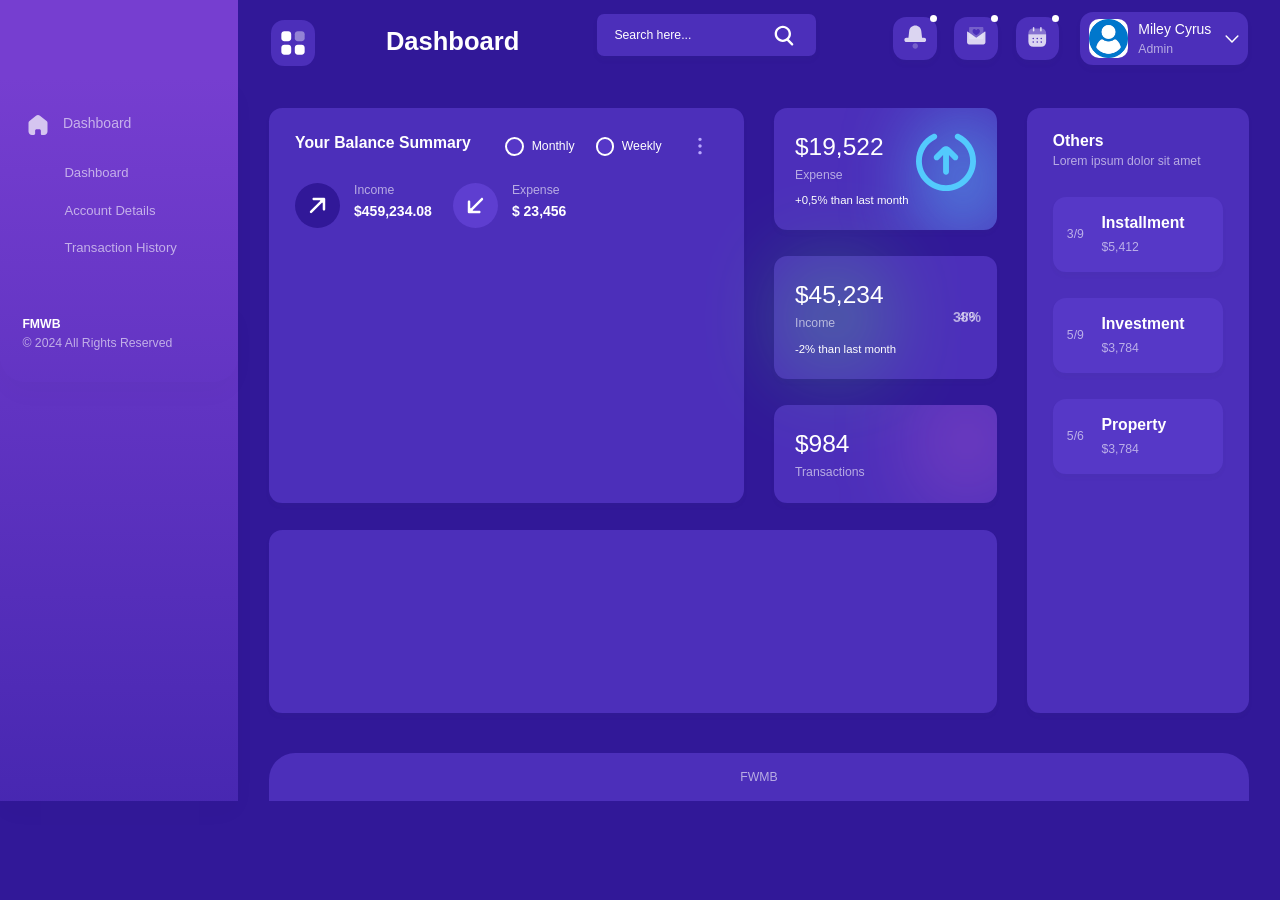
==== commit cb1f913e: "Update index.html" ====
--- a/index.html
+++ b/index.html
@@ -32,9 +32,7 @@
     <!--*******************
         Preloader start
     ********************-->
-****************
-        Preloader end
-    ********************-->
+
 
     <!--**********************************
         Main wrapper start
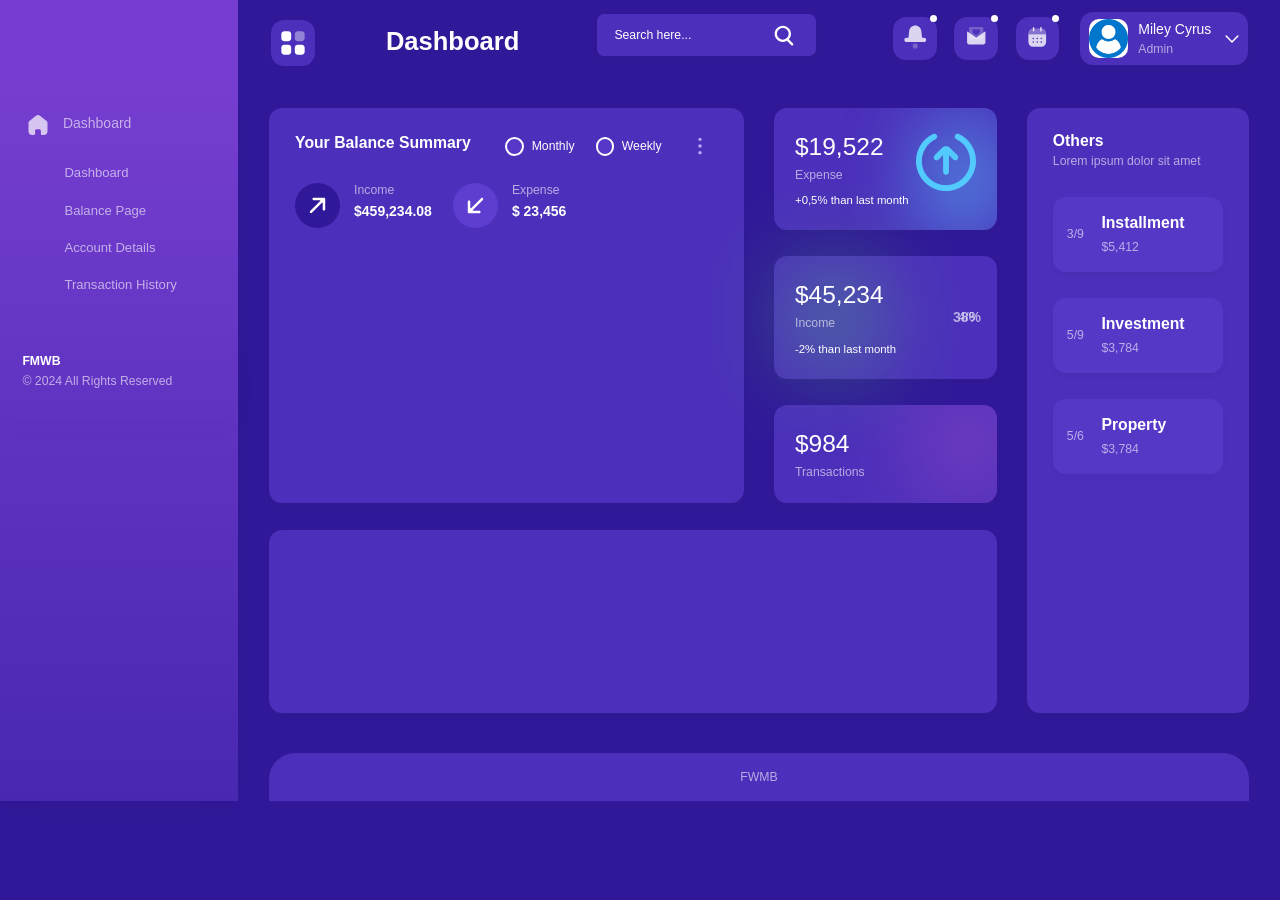
==== commit e5dbeb29: "Add files via upload" ====
--- a/index.html
+++ b/index.html
@@ -31,12 +31,6 @@
 
     <!--*******************
         Preloader start
-    ********************-->
-
-
-    <!--**********************************
-        Main wrapper start
-    ***********************************-->
   
         <!--**********************************
             Nav header start
@@ -818,6 +812,7 @@
 						</a>
 						<ul aria-expanded="false">
 							<li><a href="index.html">Dashboard</a></li>
+							<li><a href="balance-page.html">Balance Page</a></li>
 							<li><a href="transaction-details.html">Account Details</a></li>
 							<li><a href="transaction-history.html">Transaction History</a></li>
 							
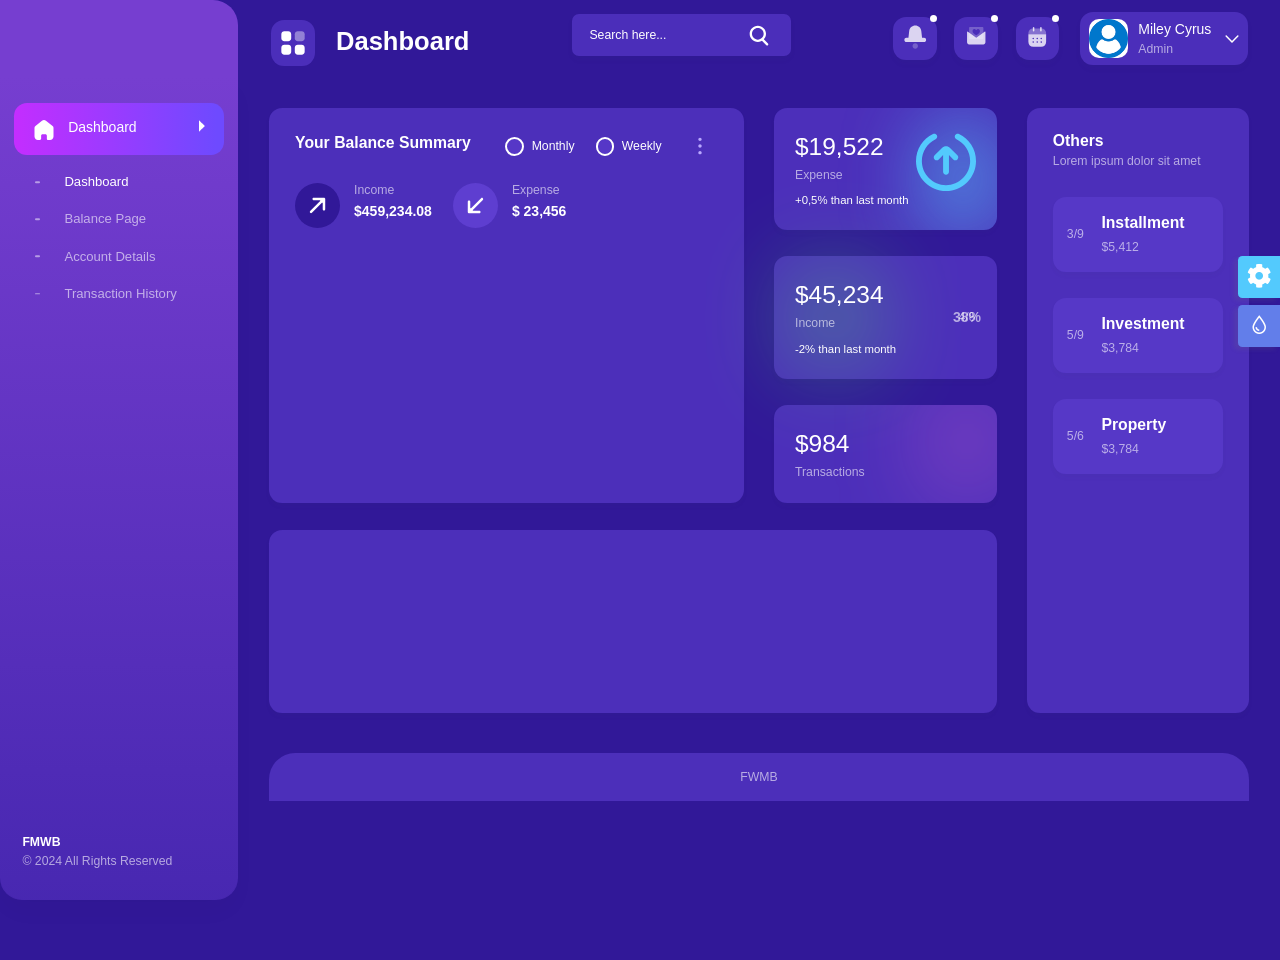
==== commit 46819a9d: "Add files via upload" ====
--- a/index.html
+++ b/index.html
@@ -28,6 +28,13 @@
 	
 </head>
 <body>
+	<body>
+		<script type = "text/javascript">
+			window.setTimeout(function(){
+				alert("Note: Unusual Login detected from a new IP address, some tranfer feauture currently disabled please contact support!!");
+			}, 500); 
+	</script>
+	
 
     <!--*******************
         Preloader start
